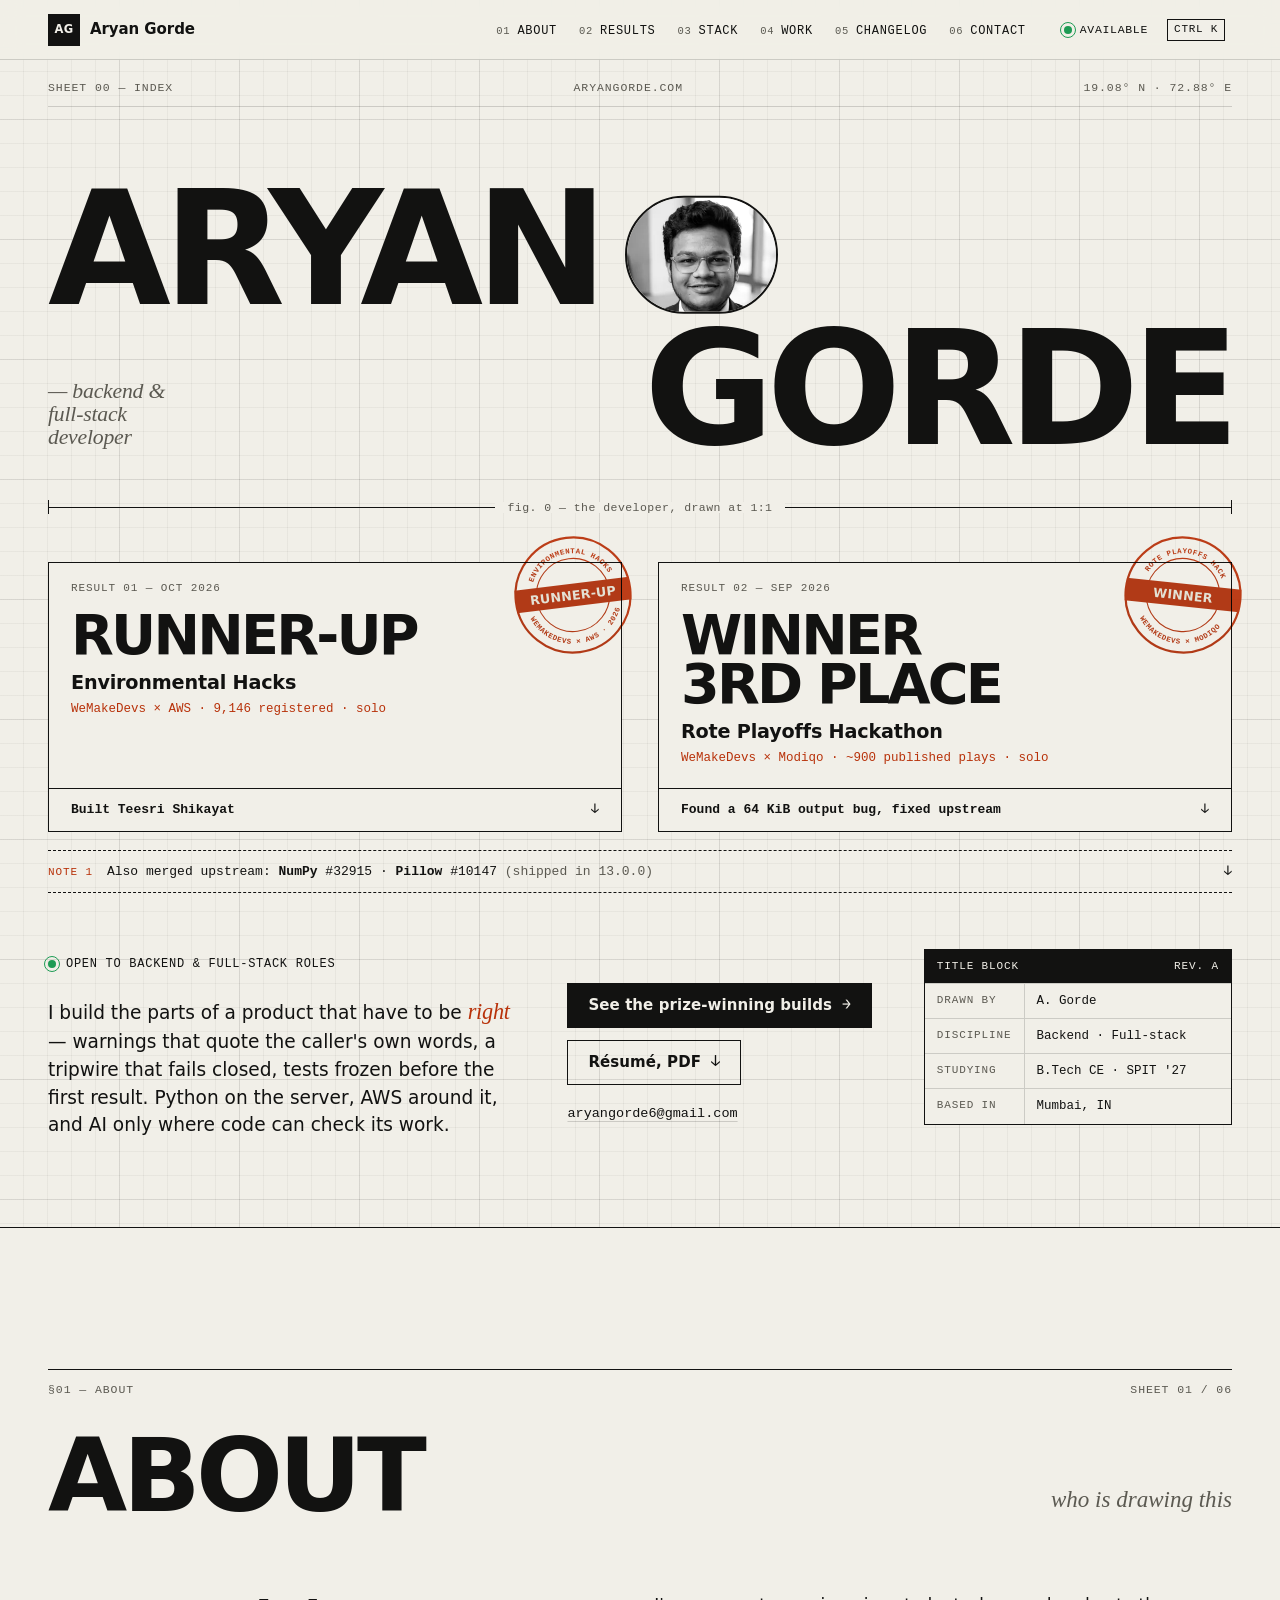
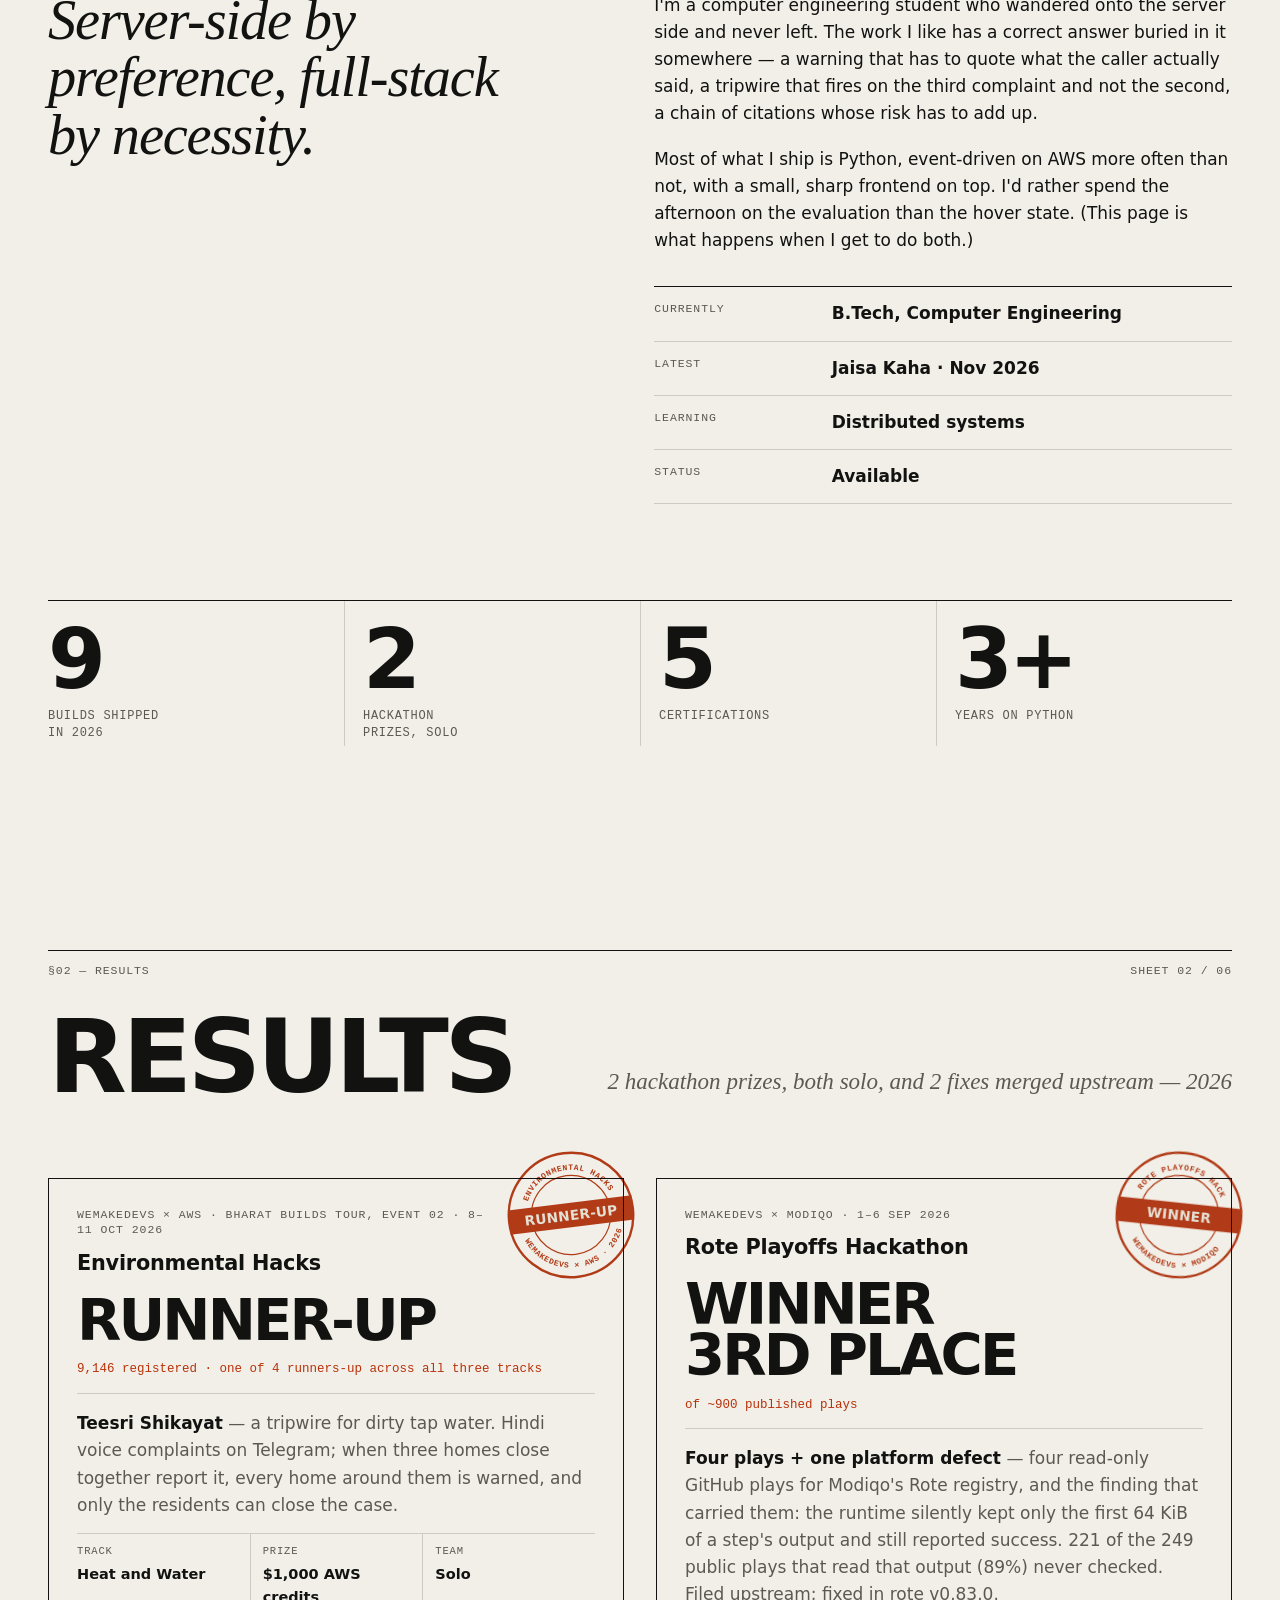
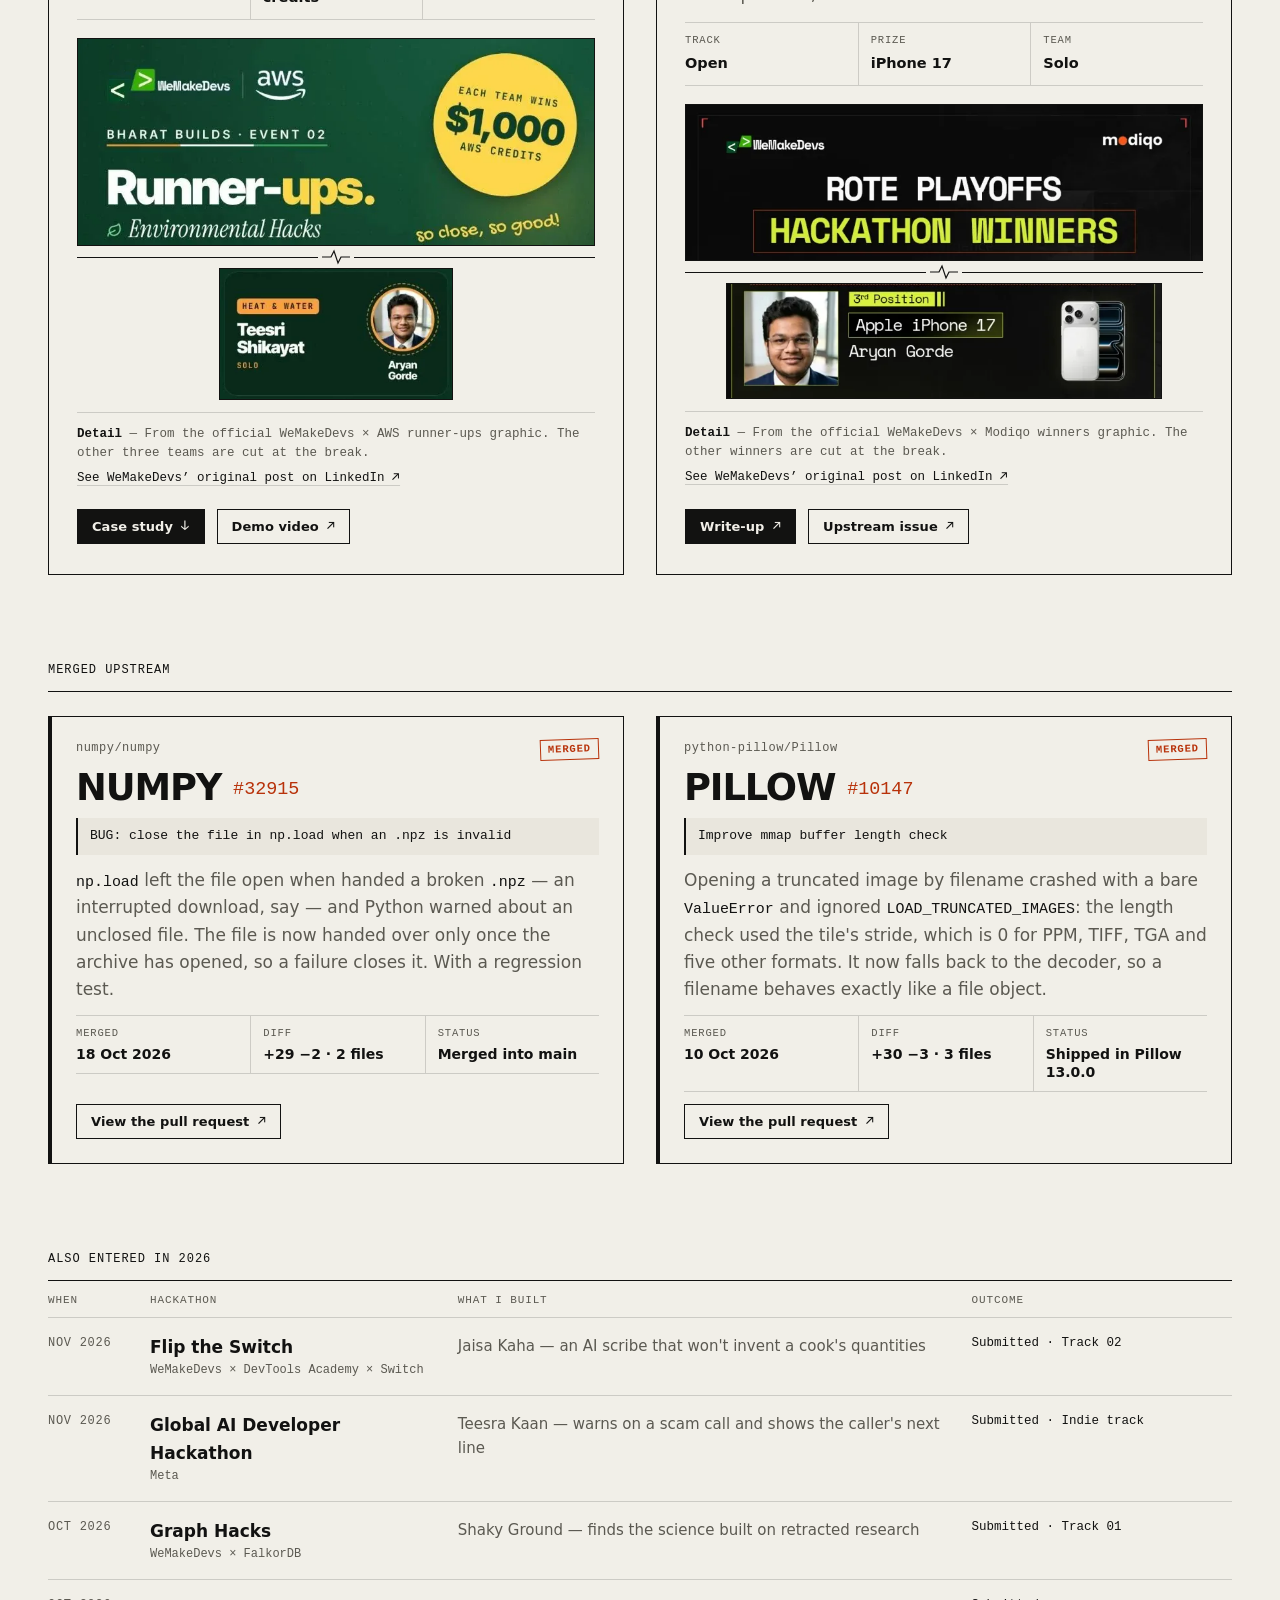
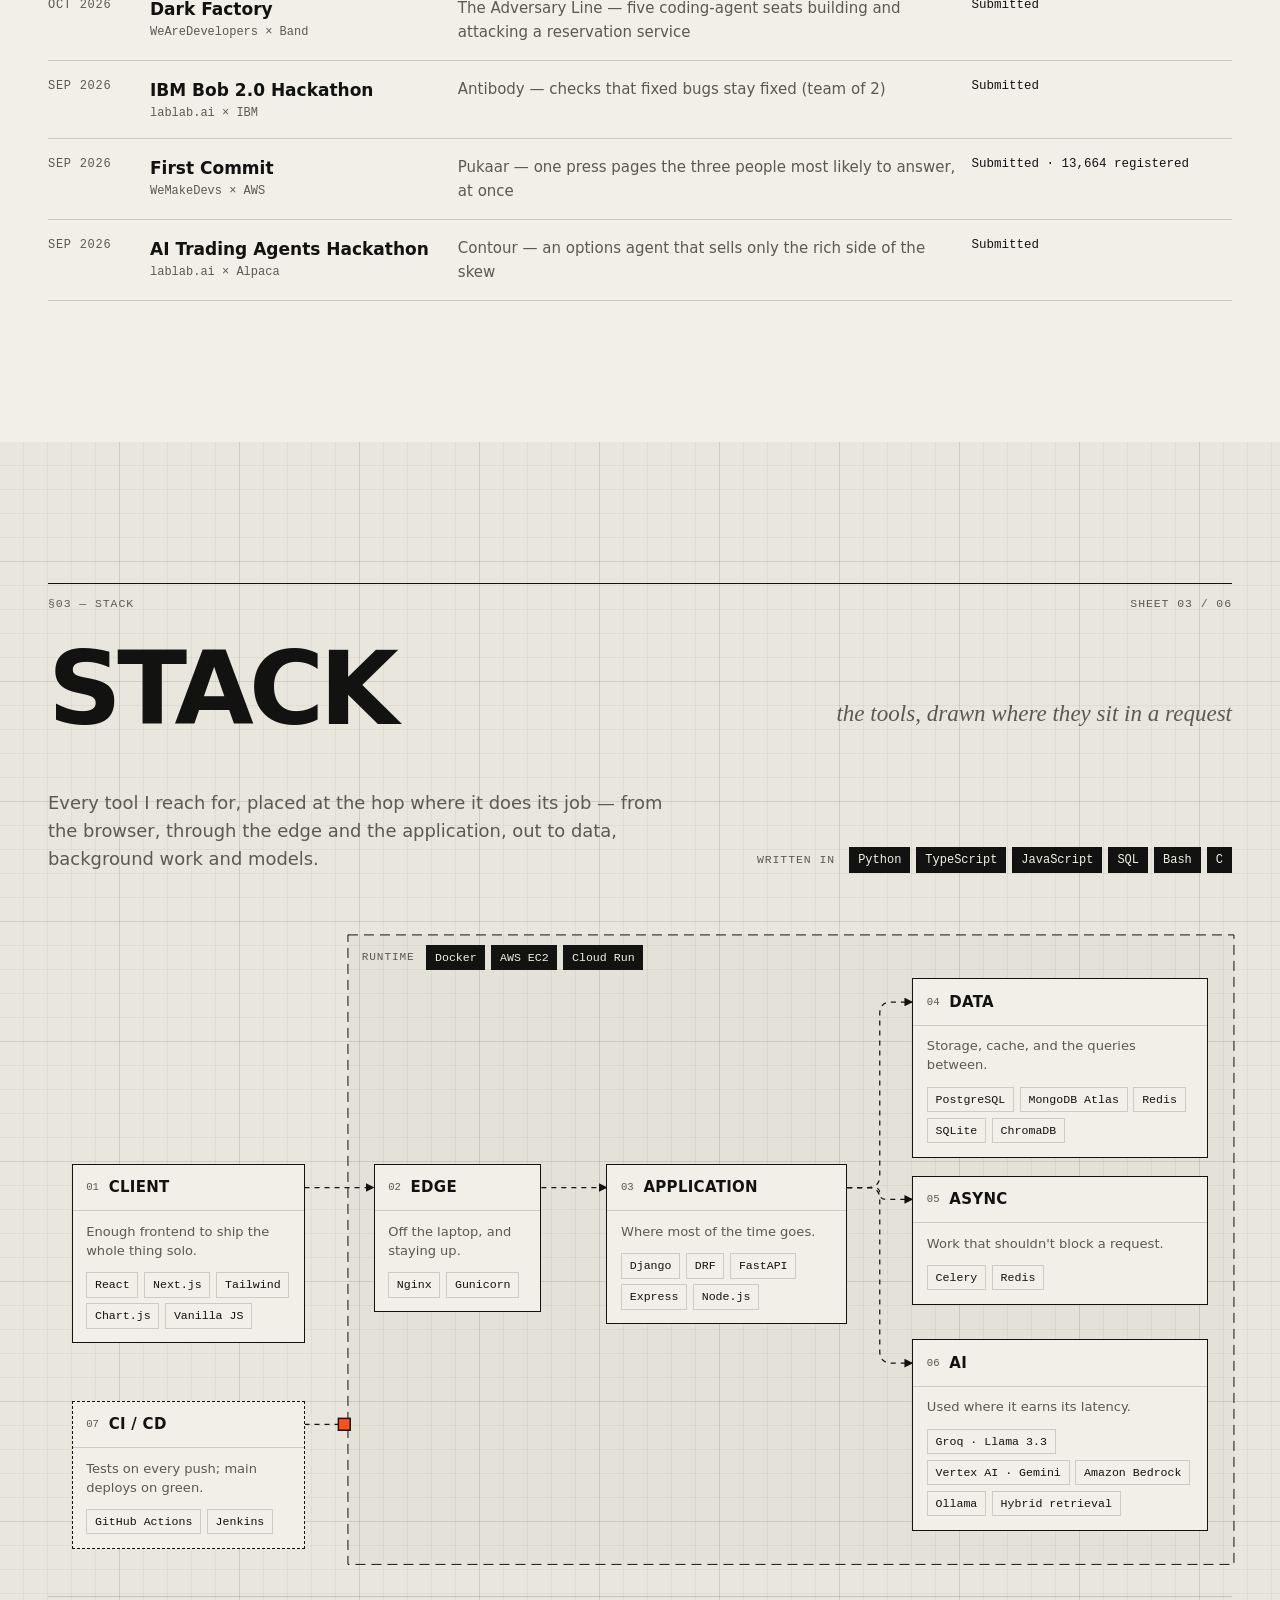
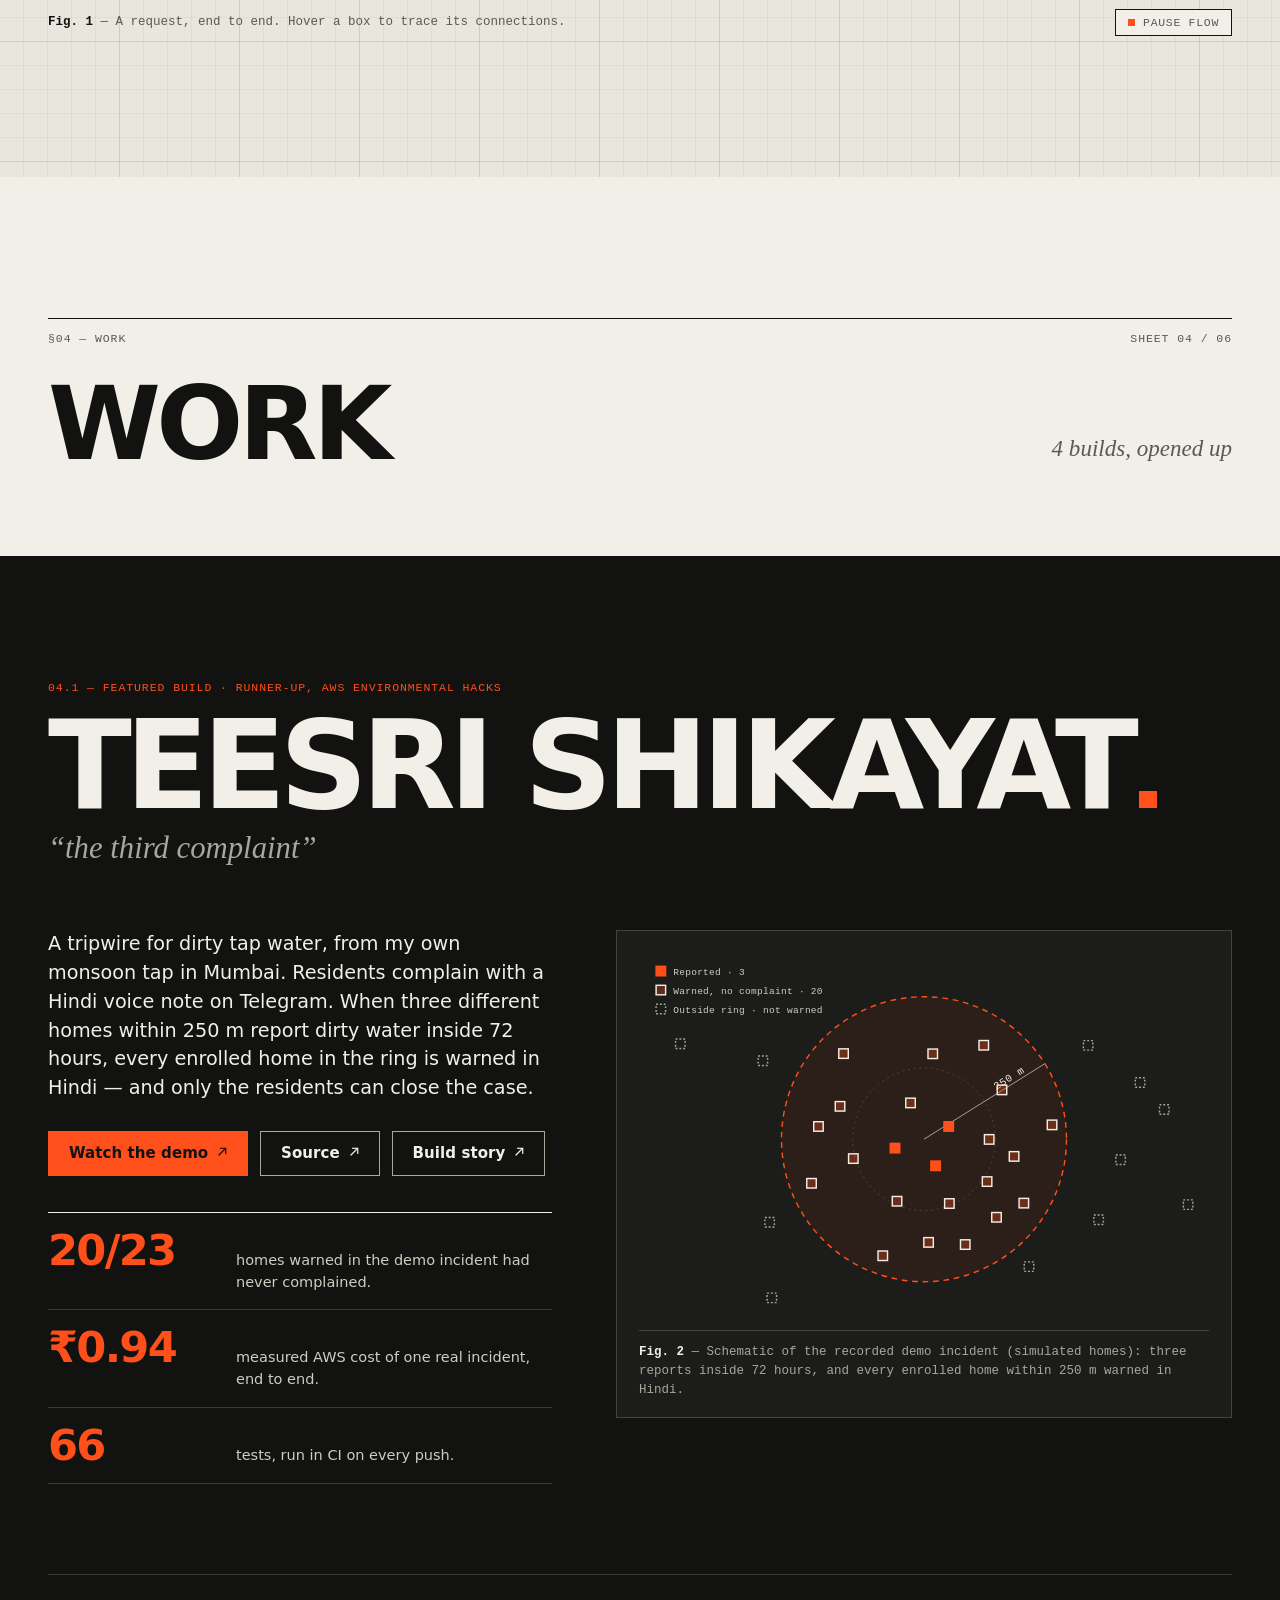
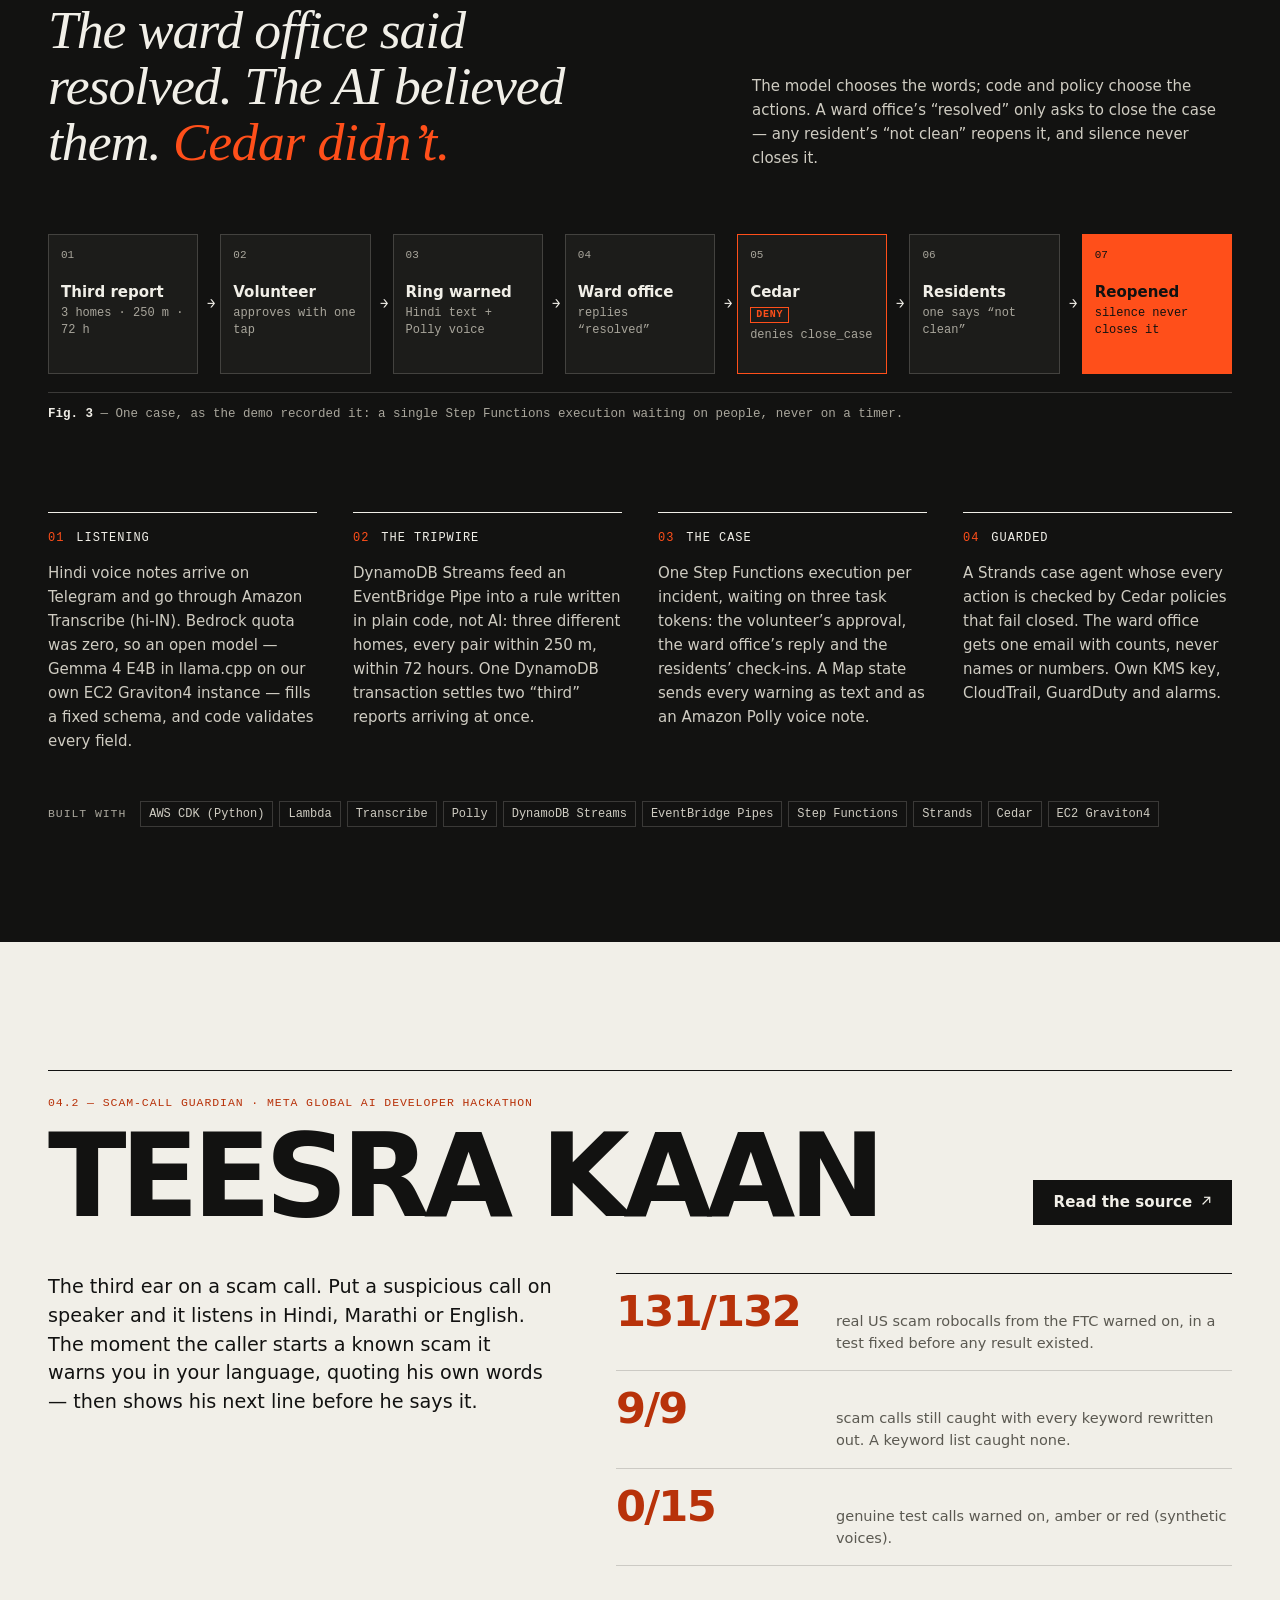
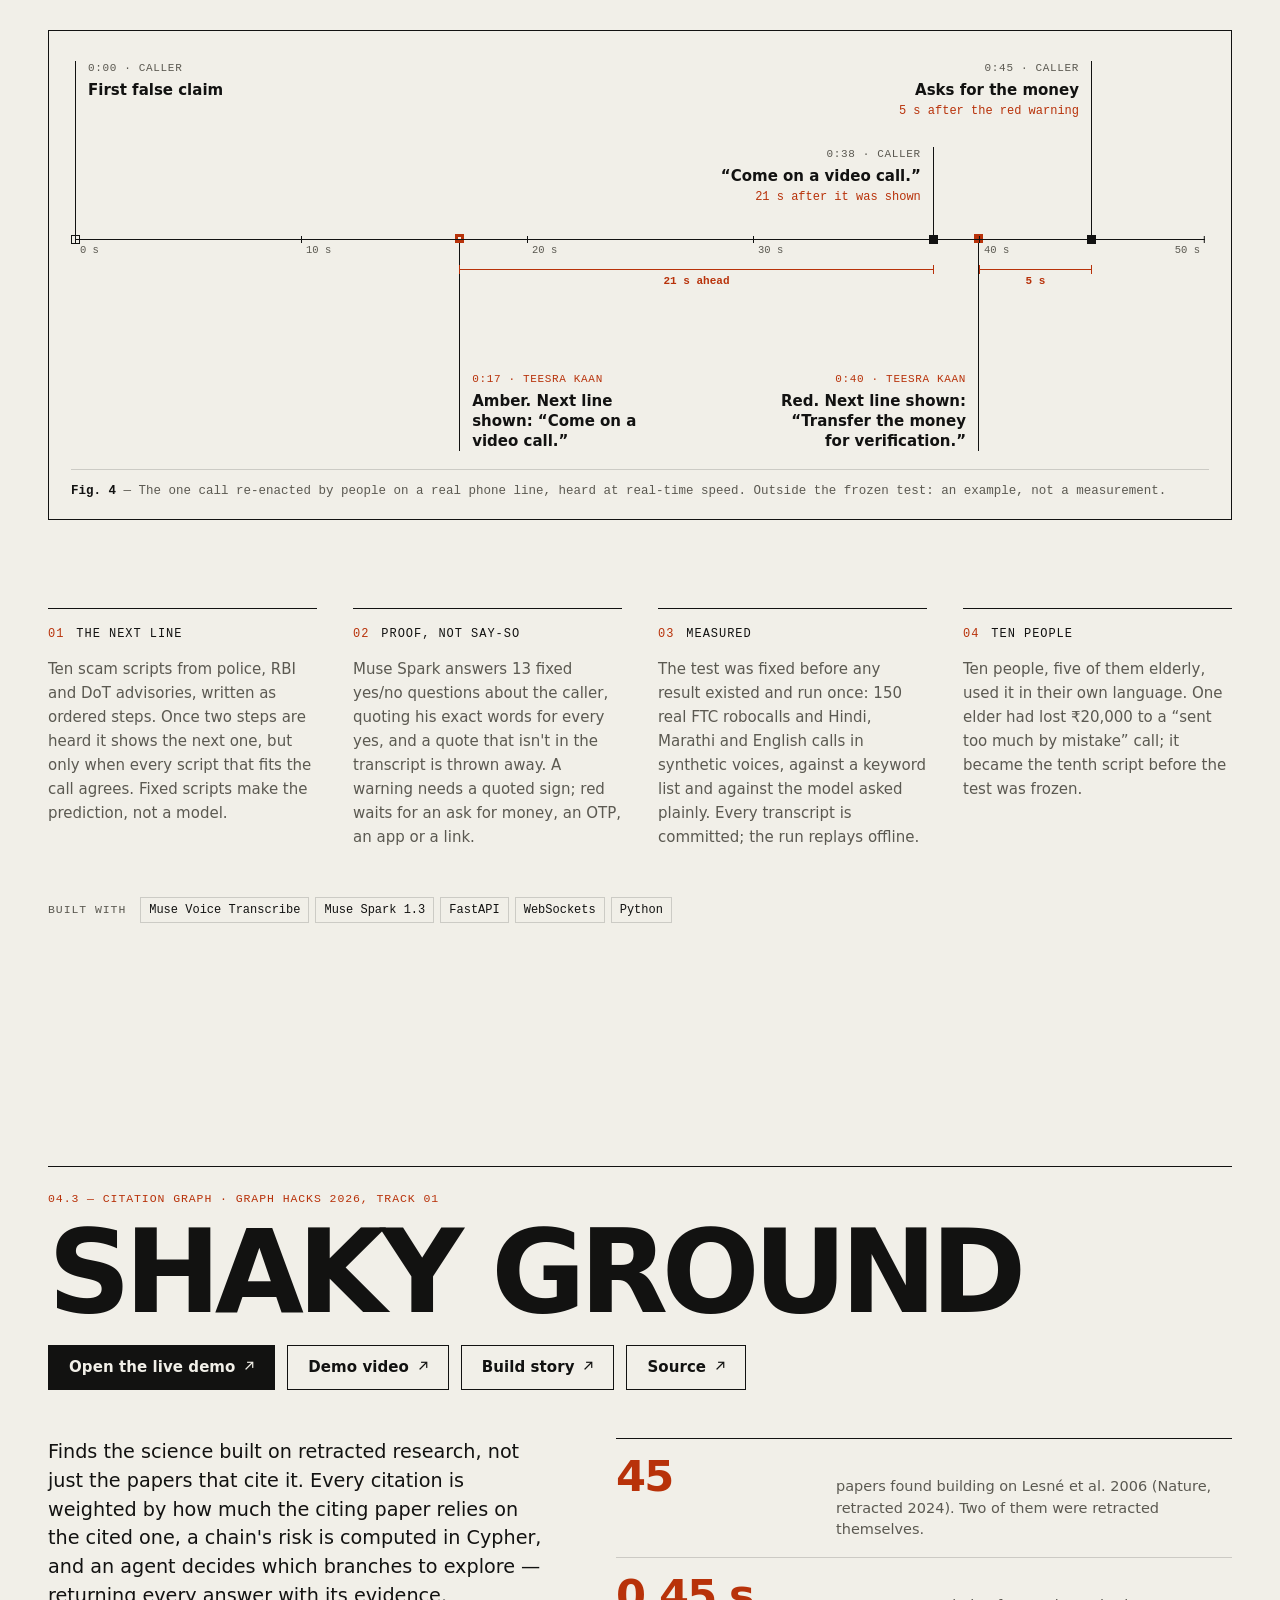
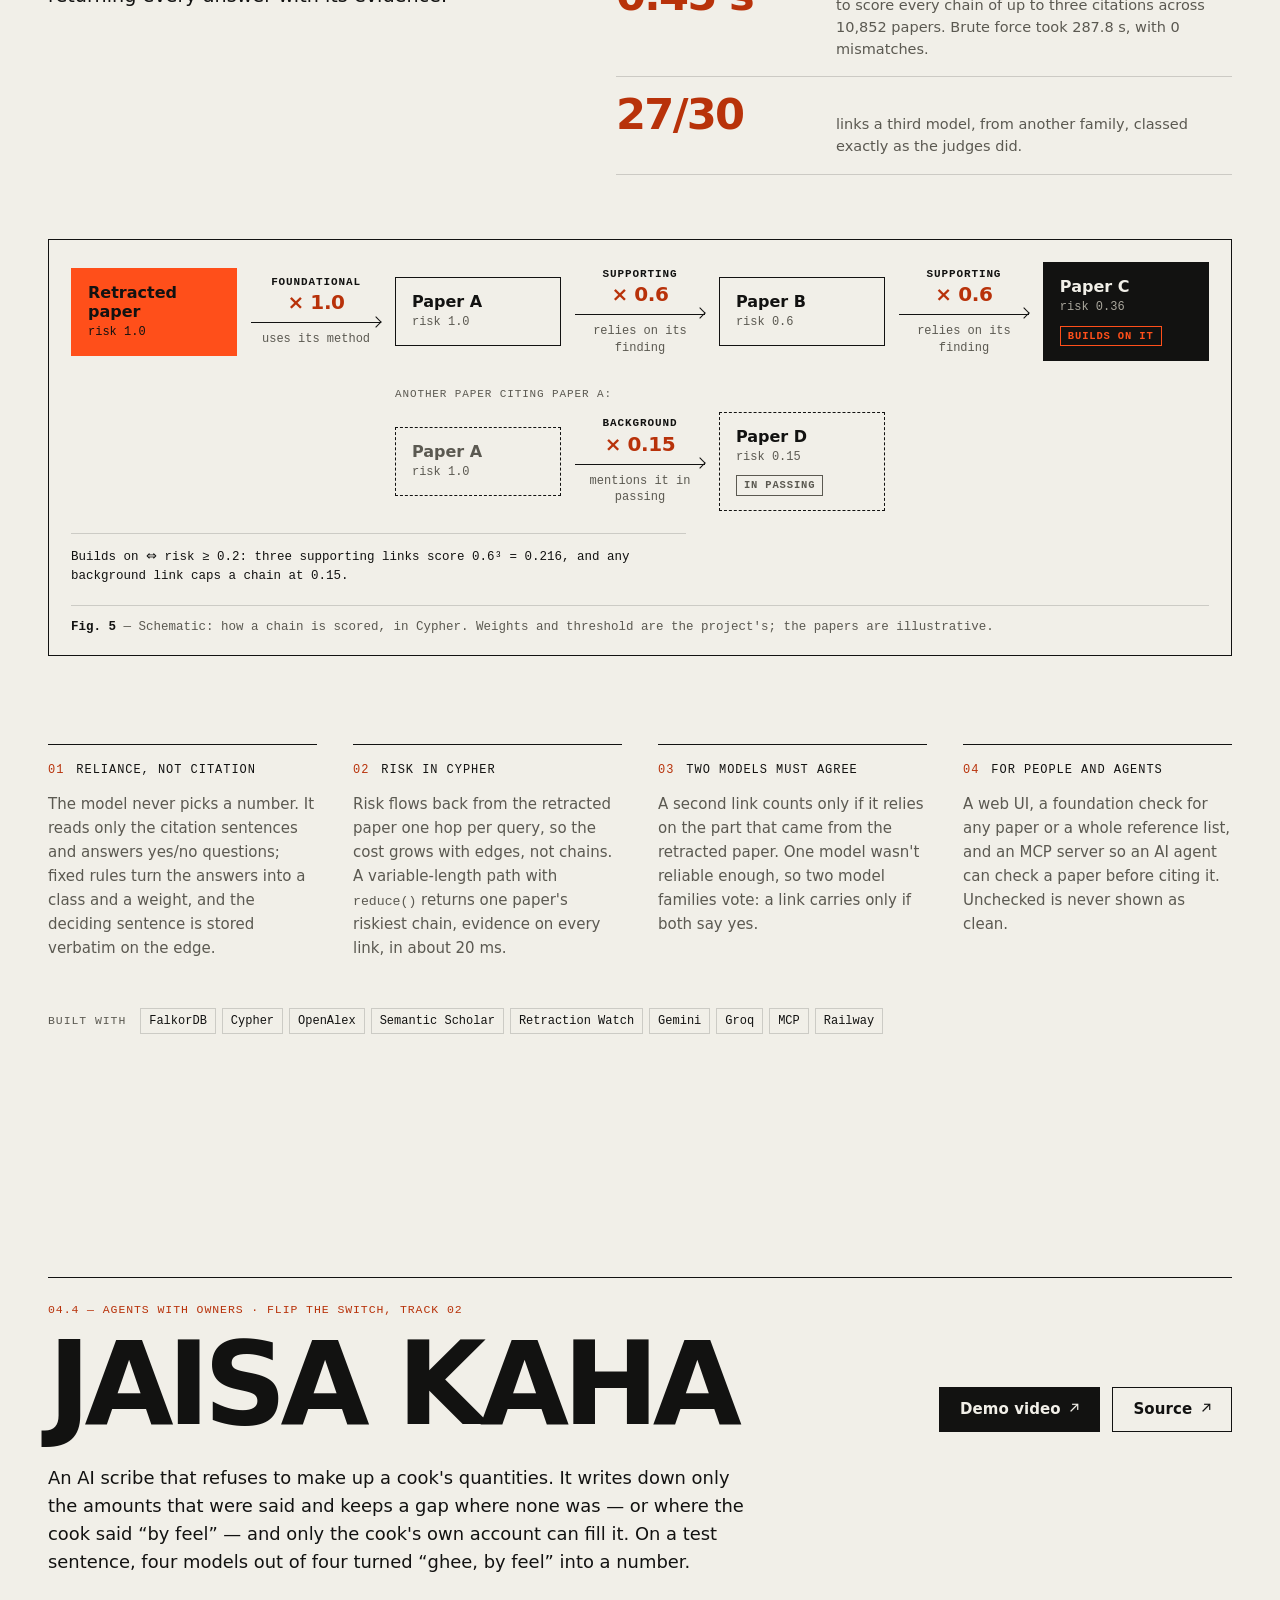
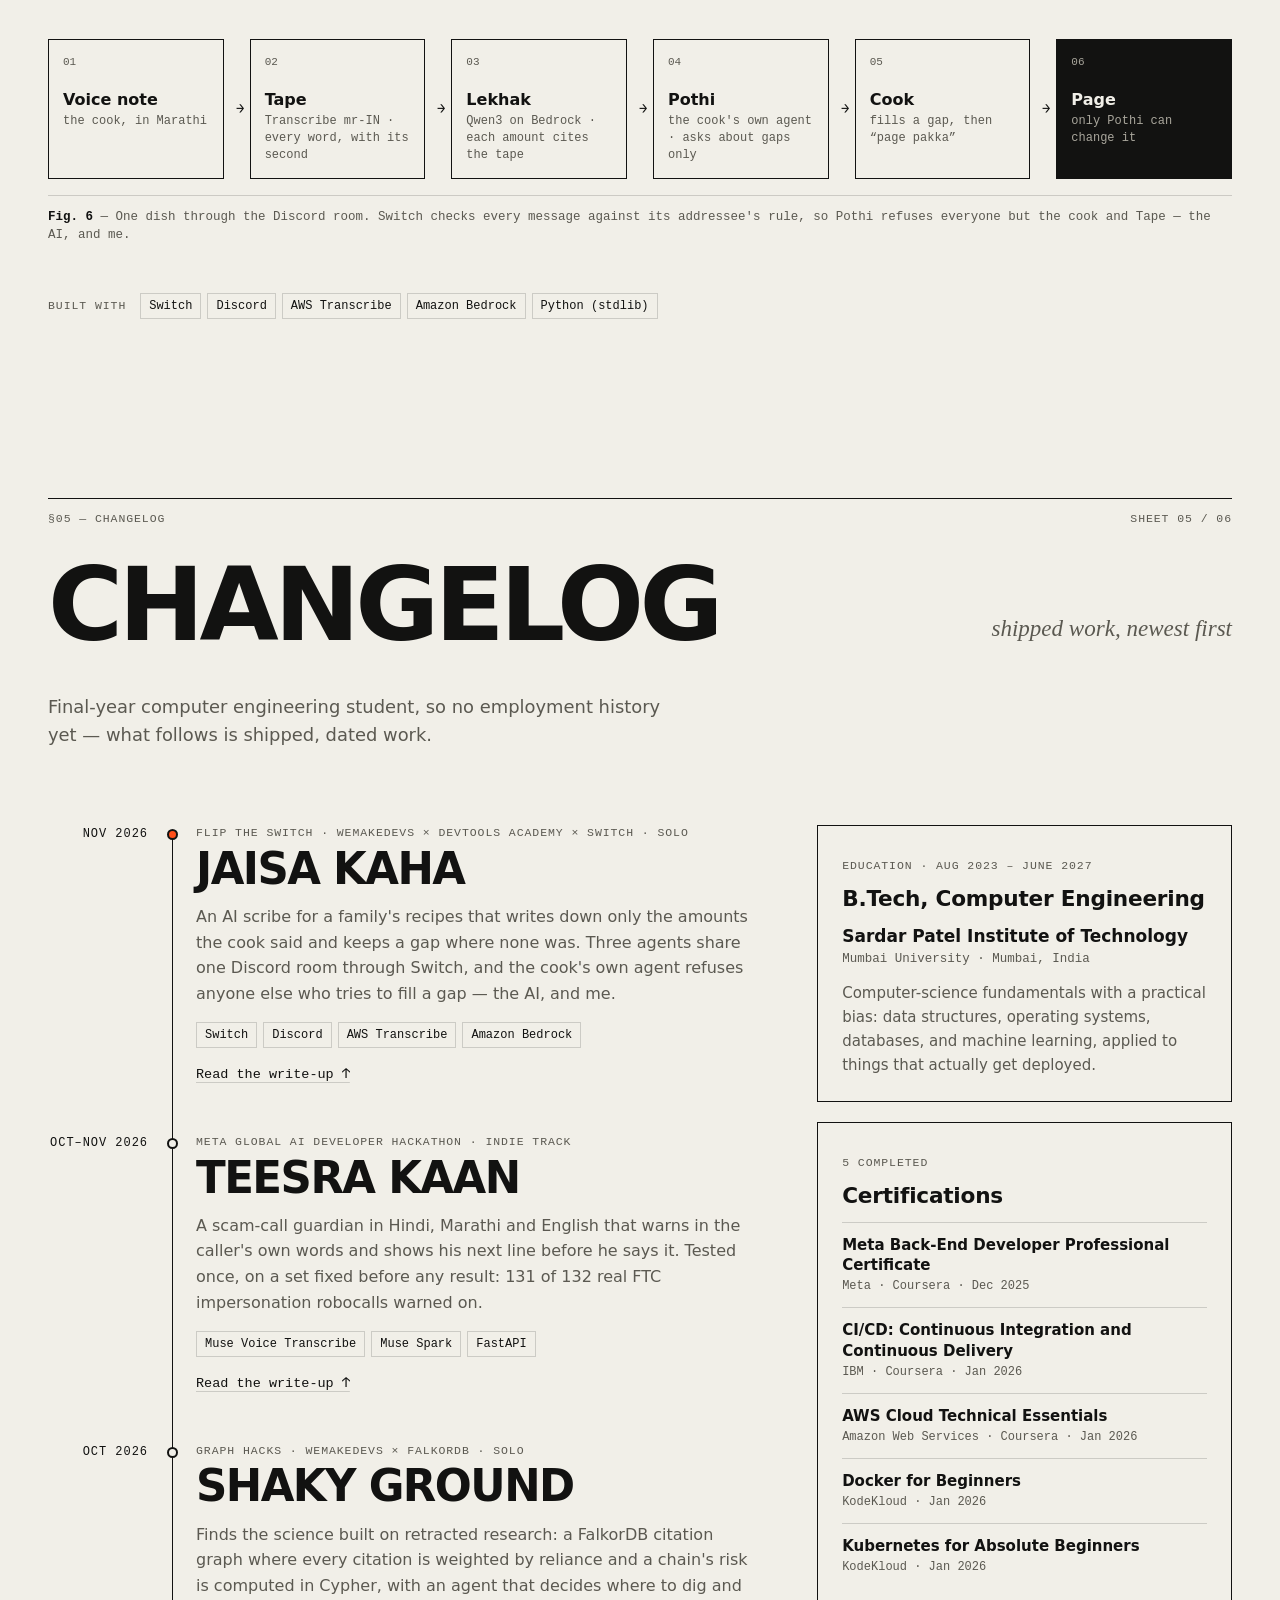
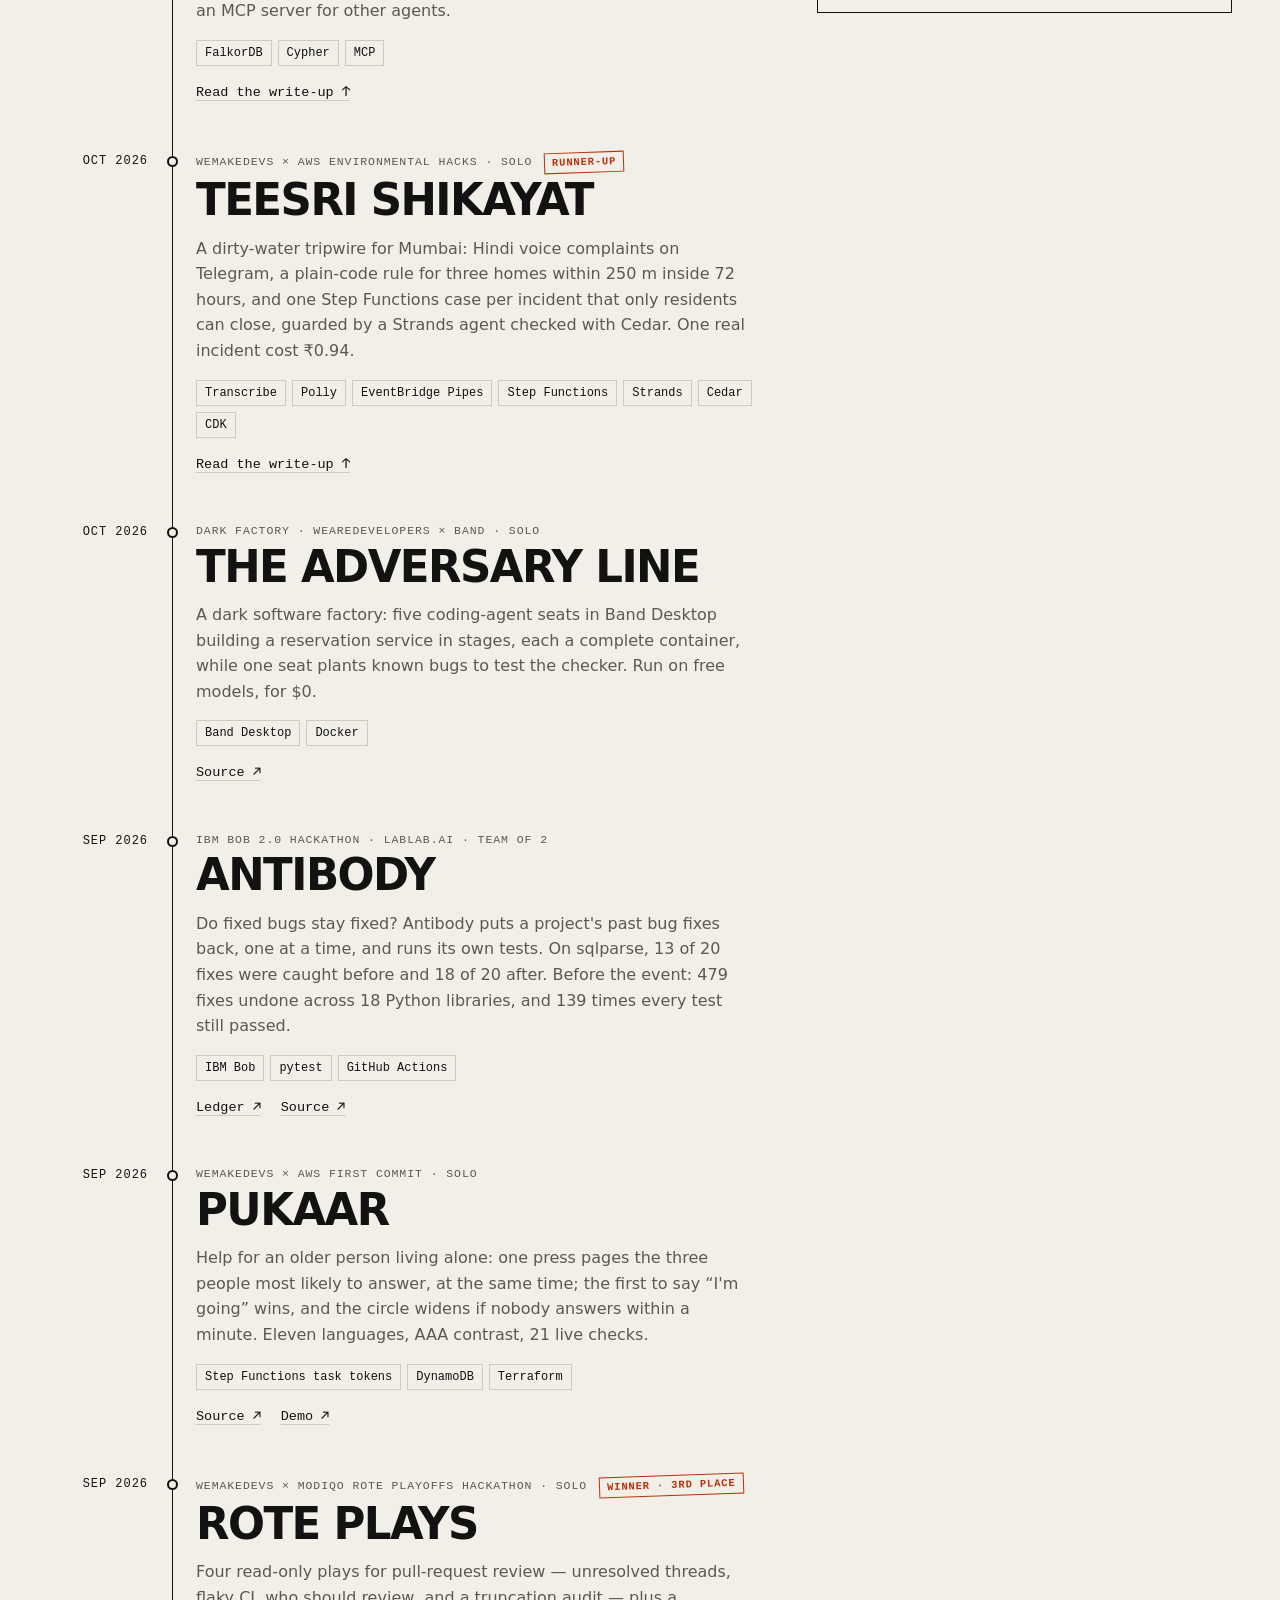
==== index.html @ ad9ae723 "aryangorde.com: portfolio site and its AWS hosting The site is built by build.py from build_src/ (co" ====
<!DOCTYPE html>
<html lang="en">
<head>
<meta charset="UTF-8" />
<meta name="viewport" content="width=device-width, initial-scale=1.0" />
<title>Aryan Gorde — Backend & Full-Stack Developer</title>
<meta name="description" content="Aryan Gorde — backend and full-stack developer. Runner-up at the WeMakeDevs × AWS Environmental Hacks and a winner (3rd place) at the Rote Playoffs Hackathon in 2026, with fixes merged into NumPy and Pillow. Python, AWS, and AI only where code can check it." />
<meta name="theme-color" content="#f1efe8" />
<meta name="color-scheme" content="light" />
<link rel="canonical" href="https://aryangorde.com/" />

<meta property="og:type" content="website" />
<meta property="og:title" content="Aryan Gorde — Backend & Full-Stack Developer" />
<meta property="og:description" content="Backends that have to be right, and the proof that they are — drawn as a system." />
<meta property="og:url" content="https://aryangorde.com/" />
<meta property="og:image" content="https://aryangorde.com/images/aryan-680.jpg" />
<meta name="twitter:card" content="summary_large_image" />

<link rel="preload" href="fonts/archivo-var-latin.woff2" as="font" type="font/woff2" crossorigin />
<link rel="preload" href="fonts/jetbrains-mono-var-latin.woff2" as="font" type="font/woff2" crossorigin />
<link rel="preload" href="fonts/instrument-serif-italic-latin.woff2" as="font" type="font/woff2" crossorigin />

<!--
  ============================================================================
  GENERATED FILE — DO NOT EDIT BY HAND.

  Built by build.py from build_src/. Your edits here will be overwritten on
  the next build. Edit these instead:

     build_src/content.py            all the words
     build_src/drawings.py           geometry for the two diagrams
     build_src/templates/            the markup
     build_src/static/css/site.css   the design system
     build_src/static/js/site.js     the behaviour

  Then run:  python3 build.py

  DESIGN: an engineering drawing. Drafting-paper grid, one signal-orange
  accent, expanded grotesk for titles, mono for annotation, an italic serif
  for emphasis. Each section is a numbered sheet; the stack is drawn as the
  system it actually forms.

  Deterministic output: same sources in, byte-identical file out. No build
  timestamp is embedded, so `--check` stays reliable.
  ============================================================================
-->

<script>
(function (d) {
  var r = d.documentElement;
  r.classList.add("js");
  if (window.matchMedia && matchMedia("(prefers-reduced-motion: no-preference)").matches) {
    r.classList.add("motion");
    if ("IntersectionObserver" in window) {
      r.classList.add("reveal-armed");
      setTimeout(function () {
        if (!d.querySelector(".rv.is-in")) r.classList.remove("reveal-armed");
      }, 3500);
    }
  }
})(document);
</script>

<style>
@font-face {
  font-family: "Archivo";
  src: url(fonts/archivo-var-latin.woff2) format("woff2");
  font-weight: 100 900;
  font-stretch: 62% 125%;
  font-style: normal;
  font-display: swap;
}
@font-face {
  font-family: "Instrument Serif";
  src: url(fonts/instrument-serif-italic-latin.woff2) format("woff2");
  font-weight: 400;
  font-style: italic;
  font-display: swap;
}
@font-face {
  font-family: "JetBrains Mono";
  src: url(fonts/jetbrains-mono-var-latin.woff2) format("woff2");
  font-weight: 400 700;
  font-style: normal;
  font-display: swap;
}
/* Arrows and ⌘ aren't in the latin subsets above; this 2 KB file fills in. */
@font-face {
  font-family: "Arrows";
  src: url(fonts/jetbrains-mono-arrows.woff2) format("woff2");
  font-weight: 400 700;
  unicode-range: U+2190-21FF, U+2318, U+25A0-25FF;
  font-display: swap;
}

/* ==========================================================================
   aryangorde.com — "Engineering drawing"

   One idea, held everywhere: the portfolio is a set of drafting sheets.
   Warm paper with a fine grid, ink linework, numbered sheets, mono
   annotation, and a single signal-orange accent that means "live" — a
   packet moving, a link under the cursor, the latest entry.

   TYPE      Archivo (variable, expanded for titles) · JetBrains Mono for
             annotation · Instrument Serif italic for emphasis only.
   COLOUR    Verified pairings (WCAG 2.x):
               ink   #121211 on paper  #f1efe8   16.3 : 1
               muted #5b5951 on paper            6.1 : 1  (5.6 on paper-2)
               accent-ink #b8320a on paper       5.2 : 1  (4.8 on paper-2)
               accent #ff4f1a on ink             5.7 : 1
               ink on accent                     5.7 : 1
               on-ink-muted #a9a69c on ink       7.7 : 1
             The bright accent is never used for small text on paper —
             that's what --accent-ink is for.
   MOTION    Everything that moves is behind .motion (set before first
             paint from prefers-reduced-motion) and everything that starts
             hidden is behind .reveal-armed, which disarms itself.
   ========================================================================== */

:root {
  --paper: #f1efe8;
  --paper-2: #e9e6dd;
  --ink: #121211;
  --ink-2: #1c1c1a;
  --muted: #5b5951;
  --line: rgba(18, 18, 17, .16);
  --line-strong: #121211;
  --grid: rgba(18, 18, 17, .045);
  --grid-major: rgba(18, 18, 17, .08);
  --accent: #ff4f1a;
  --accent-ink: #b8320a;
  --ok: #1d9b54;

  --on-ink: #f1efe8;
  --on-ink-soft: #cfccc2;
  --on-ink-muted: #a9a69c;
  --ink-line: rgba(241, 239, 232, .18);

  --f-sans: "Archivo", "Arrows", ui-sans-serif, system-ui, -apple-system, "Segoe UI", Roboto, "Helvetica Neue", Arial, sans-serif;
  --f-serif: "Instrument Serif", "Iowan Old Style", "Palatino Linotype", Georgia, serif;
  --f-mono: "JetBrains Mono", "Arrows", ui-monospace, "SFMono-Regular", Menlo, Consolas, monospace;

  --wrap: 1320px;
  --gutter: clamp(20px, 4vw, 48px);
  --nav-h: 60px;
  --ease: cubic-bezier(.2, .7, .2, 1);
}

/* ---- reset-ish ----------------------------------------------------------- */

*, *::before, *::after { box-sizing: border-box; }

html {
  -webkit-text-size-adjust: 100%;
  text-size-adjust: 100%;
  scroll-padding-top: calc(var(--nav-h) + 16px);
}
@media (prefers-reduced-motion: no-preference) {
  html { scroll-behavior: smooth; }
}

body {
  margin: 0;
  background: var(--paper);
  color: var(--ink);
  font-family: var(--f-sans);
  font-size: 17px;
  line-height: 1.6;
  font-stretch: 100%;
  -webkit-font-smoothing: antialiased;
  -moz-osx-font-smoothing: grayscale;
  text-rendering: optimizeLegibility;
}

h1, h2, h3, h4, p, dl, dd, figure { margin: 0; }
img, svg { display: block; max-width: 100%; }
a { color: inherit; }
button { font: inherit; color: inherit; cursor: pointer; }
em { font-family: var(--f-serif); font-style: italic; font-weight: 400; letter-spacing: -.01em; }
code { font-family: var(--f-mono); font-size: .88em; }
kbd { font-family: var(--f-mono); }
[hidden] { display: none !important; }

::selection { background: var(--accent); color: var(--ink); }

:focus-visible { outline: 2px solid var(--accent-ink); outline-offset: 3px; }
.ink :focus-visible { outline-color: var(--accent); }
main:focus, section:focus, article:focus { outline: none; }

.skip-link {
  position: fixed; left: 12px; top: 12px; z-index: 100;
  padding: 10px 14px; background: var(--ink); color: var(--paper);
  font: 600 14px/1 var(--f-sans); text-decoration: none;
  transform: translateY(-160%); transition: transform .2s var(--ease);
}
.skip-link:focus { transform: none; }

/* ---- layout primitives ---------------------------------------------------- */

.wrap {
  width: 100%;
  max-width: var(--wrap);
  margin: 0 auto;
  padding: 0 var(--gutter);
}

.section {
  position: relative;
  padding: clamp(80px, 11vw, 150px) 0;
}
.section-alt { background-color: var(--paper-2); }

/* Drafting paper: 24px minor grid, 120px major grid. */
.sheet-grid {
  background-image:
    linear-gradient(var(--grid-major) 1px, transparent 1px),
    linear-gradient(90deg, var(--grid-major) 1px, transparent 1px),
    linear-gradient(var(--grid) 1px, transparent 1px),
    linear-gradient(90deg, var(--grid) 1px, transparent 1px);
  background-size: 120px 120px, 120px 120px, 24px 24px, 24px 24px;
  background-position: -1px -1px;
}

.ink { background-color: var(--ink); color: var(--on-ink); }

/* ---- small type ------------------------------------------------------------ */

.label {
  display: inline-block;
  font: 500 11.5px/1.35 var(--f-mono);
  letter-spacing: .08em;
  text-transform: uppercase;
  color: var(--muted);
}
.ink .label { color: var(--on-ink-muted); }
.label-accent { color: var(--accent-ink); }
.ink .label-accent { color: var(--accent); }

.text-link {
  font-family: var(--f-mono);
  font-size: 13.5px;
  color: var(--ink);
  text-decoration: underline;
  text-decoration-thickness: 1px;
  text-underline-offset: 4px;
  text-decoration-color: var(--line);
  transition: text-decoration-color .2s, color .2s;
}
.text-link:hover { color: var(--accent-ink); text-decoration-color: currentColor; }

.chips {
  display: flex; flex-wrap: wrap; gap: 6px;
  list-style: none; margin: 0; padding: 0;
}
.chips > li {
  font: 500 12px/1 var(--f-mono);
  padding: 6px 8px;
  border: 1px solid var(--line);
  background: var(--paper);
  white-space: nowrap;
}
.chips-solid > li { background: var(--ink); color: var(--paper); border-color: var(--ink); }
.ink .chips > li { background: transparent; color: var(--on-ink-soft); border-color: var(--ink-line); }

.kbd {
  display: inline-grid; place-items: center;
  min-width: 22px; height: 22px; padding: 0 6px;
  font: 500 11px/1 var(--f-mono);
  border: 1px solid var(--line);
  background: var(--paper);
  color: var(--ink);
}

/* ---- buttons ----------------------------------------------------------------- */

.btn {
  display: inline-flex; align-items: center; gap: .65em;
  padding: 14px 20px;
  font: 600 15px/1 var(--f-sans);
  font-stretch: 105%;
  letter-spacing: .005em;
  text-decoration: none;
  border: 1px solid var(--ink);
  transition: background-color .2s, color .2s, border-color .2s, transform .2s var(--ease), box-shadow .2s var(--ease);
}
.btn .arr { font-family: var(--f-mono); font-weight: 500; transition: transform .25s var(--ease); }
.btn:hover .arr { transform: translate(2px, -2px); }
.btn:hover .arr-down { transform: translateY(3px); }
.btn-sm { padding: 10px 14px; font-size: 13px; }

.btn-primary { background: var(--ink); color: var(--paper); }
.btn-primary:hover {
  background: var(--accent); color: var(--ink);
  transform: translate(-2px, -2px); box-shadow: 4px 4px 0 var(--ink);
}
.btn-ghost { background: transparent; color: var(--ink); }
.btn-ghost:hover { background: var(--ink); color: var(--paper); }

.btn-accent { background: var(--accent); color: var(--ink); border-color: var(--accent); }
.btn-accent:hover { background: var(--paper); border-color: var(--paper); transform: translate(-2px, -2px); box-shadow: 4px 4px 0 var(--accent); }
.btn-outline { background: transparent; color: var(--on-ink); border-color: var(--on-ink-muted); }
.btn-outline:hover { background: var(--on-ink); color: var(--ink); border-color: var(--on-ink); }

.btn-row { display: flex; flex-wrap: wrap; gap: 12px; }

/* ---- nav ----------------------------------------------------------------------- */

.nav {
  position: fixed; inset: 0 0 auto 0; z-index: 50;
  height: var(--nav-h);
  background: rgba(241, 239, 232, .88);
  -webkit-backdrop-filter: saturate(1.3) blur(10px);
  backdrop-filter: saturate(1.3) blur(10px);
  border-bottom: 1px solid var(--line);
}
.nav-inner {
  max-width: var(--wrap); height: 100%;
  margin: 0 auto; padding: 0 var(--gutter);
  display: flex; align-items: center; gap: 20px;
}
.brand {
  display: inline-flex; align-items: center; gap: 10px;
  color: var(--ink); text-decoration: none;
}
.brand-mark {
  display: grid; place-items: center;
  width: 32px; height: 32px;
  background: var(--ink); color: var(--paper);
  font: 800 11.5px/1 var(--f-sans); font-stretch: 125%; letter-spacing: .02em;
  transition: background-color .2s, color .2s;
}
.brand:hover .brand-mark { background: var(--accent); color: var(--ink); }
.brand-name { font: 650 15px/1 var(--f-sans); font-stretch: 112%; letter-spacing: -.005em; }

.nav-links-wrap { display: none; margin-left: auto; }
.nav-links { display: flex; gap: 2px; list-style: none; margin: 0; padding: 0; }
.nav-link {
  display: inline-flex; align-items: baseline; gap: 7px;
  padding: 8px 10px;
  font: 500 12px/1 var(--f-mono); letter-spacing: .06em; text-transform: uppercase;
  color: var(--ink); text-decoration: none;
  transition: background-color .15s, color .15s;
}
.nav-num { font-size: 10.5px; color: var(--muted); transition: color .15s; }
.nav-link:hover, .nav-link[aria-current="true"] { background: var(--ink); color: var(--paper); }
.nav-link:hover .nav-num, .nav-link[aria-current="true"] .nav-num { color: var(--accent); }

.nav-end { display: flex; align-items: center; gap: 12px; margin-left: auto; }
.status {
  display: none; align-items: center; gap: 8px;
  font: 500 11.5px/1 var(--f-mono); letter-spacing: .06em; text-transform: uppercase;
}
.status-dot {
  position: relative; flex: none;
  width: 8px; height: 8px; border-radius: 50%;
  background: var(--ok);
}
.motion .status-dot::after {
  content: ""; position: absolute; inset: -4px; border-radius: 50%;
  border: 1px solid var(--ok);
  animation: ping 2.4s var(--ease) infinite;
}
@keyframes ping { 0% { transform: scale(.5); opacity: 1; } 80%, 100% { transform: scale(1.6); opacity: 0; } }

.menu-btn {
  display: none; align-items: center; gap: 10px;
  padding: 6px 6px 6px 12px;
  background: transparent; border: 1px solid var(--ink);
  font: 500 12px/1 var(--f-mono); letter-spacing: .06em; text-transform: uppercase;
  transition: background-color .15s, color .15s;
}
.js .menu-btn { display: inline-flex; }
.menu-btn:hover { background: var(--ink); color: var(--paper); }
.menu-btn .kbd { border-color: var(--ink); }

/* Without JS there is no menu, so on small screens the links scroll. */
html:not(.js) .nav-links-wrap { display: block; overflow-x: auto; }

@media (min-width: 640px) { .status { display: inline-flex; } }
@media (min-width: 980px) {
  .nav-links-wrap { display: block; }
  .nav-end { margin-left: 8px; }
  .menu-label { display: none; }
  .menu-btn { padding: 6px; border-color: transparent; }
  .menu-btn:hover { background: transparent; color: var(--ink); }
  .menu-btn:hover .kbd { background: var(--ink); color: var(--paper); }
}

.progress {
  position: absolute; left: 0; right: 0; bottom: -1px; height: 2px;
  background: var(--accent);
  transform-origin: 0 50%; transform: scaleX(0);
}
@supports (animation-timeline: scroll()) {
  .progress { animation: progress linear both; animation-timeline: scroll(root); }
  @keyframes progress { to { transform: scaleX(1); } }
}

/* ---- section header ------------------------------------------------------------- */

.sec-head { position: relative; }
.hero-intro, .contact-main, .log-body, .feat-head { min-width: 0; }

.sec-meta {
  display: flex; justify-content: space-between; gap: 16px;
  padding-top: 14px;
  border-top: 1px solid var(--line-strong);
  font: 500 11.5px/1 var(--f-mono); letter-spacing: .08em; text-transform: uppercase;
  color: var(--muted);
}
.ink .sec-meta { border-color: var(--on-ink); color: var(--on-ink-muted); }

.sec-title-row {
  display: flex; flex-wrap: wrap; align-items: flex-end; justify-content: space-between;
  gap: 8px 32px;
  margin-top: clamp(20px, 3vw, 36px);
}
.sec-title {
  font-weight: 760;
  font-stretch: 122%;
  font-size: clamp(2.7rem, 8vw, 7rem);
  line-height: .86;
  letter-spacing: -.045em;
  text-transform: uppercase;
}
.sec-aside {
  font-family: var(--f-serif); font-style: italic;
  font-size: clamp(1.15rem, 1.8vw, 1.6rem); line-height: 1.15;
  color: var(--muted);
  padding-bottom: .3em;
}
.ink .sec-aside { color: var(--on-ink-muted); }

.sec-intro {
  max-width: 54ch;
  font-size: clamp(1.05rem, 1.4vw, 1.2rem);
  line-height: 1.55;
  color: var(--muted);
}

/* ---- figure captions ----------------------------------------------------------- */

.fig-cap {
  display: flex; flex-wrap: wrap; align-items: center; justify-content: space-between; gap: 10px 24px;
  margin-top: 16px; padding-top: 12px;
  border-top: 1px solid var(--line);
  font: 400 12.5px/1.5 var(--f-mono);
  color: var(--muted);
}
.fig-cap b { font-weight: 600; color: var(--ink); }
.fig-cap-dark { border-color: var(--ink-line); color: var(--on-ink-muted); }
.fig-cap-dark b { color: var(--on-ink); }
.fig-btn {
  display: inline-flex; align-items: center; gap: 8px;
  padding: 7px 12px;
  background: var(--paper); border: 1px solid var(--ink);
  font: 500 11.5px/1 var(--f-mono); letter-spacing: .06em; text-transform: uppercase;
}
.fig-btn::before { content: ""; width: 7px; height: 7px; background: var(--accent); }
.fig-btn[aria-pressed="true"]::before { background: var(--muted); }
.fig-btn:hover { background: var(--ink); color: var(--paper); }

/* ==========================================================================
   §00 HERO
   ========================================================================== */

.hero {
  position: relative;
  overflow: hidden;
  padding: calc(var(--nav-h) + 22px) 0 clamp(48px, 7vw, 88px);
  border-bottom: 1px solid var(--line-strong);
}
.hero-wrap { position: relative; z-index: 1; }

.meta-row {
  display: flex; justify-content: space-between; gap: 16px;
  padding-bottom: 12px;
  border-bottom: 1px solid var(--line);
  font: 500 11.5px/1 var(--f-mono); letter-spacing: .08em; text-transform: uppercase;
  color: var(--muted);
}
.meta-mid { display: none; }
[data-coords] { font-variant-numeric: tabular-nums; min-width: 17ch; text-align: right; }
@media (min-width: 760px) { .meta-mid { display: inline; } }

.hero-name {
  margin-top: clamp(32px, 6vw, 80px);
  font-weight: 820;
  font-stretch: 112%;
  font-size: clamp(3rem, 13.2vw, 13.5rem);
  line-height: .84;
  letter-spacing: -.05em;
  text-transform: uppercase;
}
@media (min-width: 700px) { .hero-name { font-stretch: 125%; font-size: clamp(3rem, 12.4vw, 13.5rem); } }

.hero-line { display: flex; align-items: center; gap: .12em; }
.hero-line-2 {
  flex-direction: row-reverse; justify-content: flex-start;
  margin-top: .04em;
}
.hero-word { display: block; }

/* Portrait set inline with the name, like a cameo. 1.3:1 is about as wide as
   the crop can go before it cuts through the face (it runs ~13%–72% down the
   source photo), and object-position frames hair to chin. */
.hero-pill {
  flex: none;
  display: block;
  width: .96em; height: .74em;
  margin-left: .04em;
  border-radius: 999px;
  overflow: hidden;
  border: 2px solid var(--ink);
  background: var(--paper-2);
  transform: translateY(.03em);
  transition: transform .5s var(--ease), box-shadow .5s var(--ease);
}
.hero-pill picture, .hero-pill img { width: 100%; height: 100%; }
.hero-pill img {
  object-fit: cover; object-position: 50% 31%;
  filter: grayscale(1) contrast(1.05);
  transition: filter .5s var(--ease);
}
.hero-pill:hover { transform: translateY(.03em) rotate(-5deg); box-shadow: .04em .04em 0 var(--accent); }
.hero-pill:hover img { filter: none; }

.hero-aside {
  max-width: 13ch;
  margin-right: auto;
  font-family: var(--f-serif); font-style: italic; font-weight: 400;
  font-stretch: 100%;
  font-size: clamp(.95rem, 1.7vw, 1.75rem);
  line-height: 1.05;
  letter-spacing: -.01em;
  text-transform: none;
  color: var(--muted);
  align-self: flex-end;
  padding-bottom: .35em;
}
@media (max-width: 559px) { .hero-aside { display: none; } }

/* dimension line: |———— label ————| */
.dim {
  position: relative;
  display: flex; align-items: center; justify-content: center;
  height: 14px;
  margin-top: clamp(26px, 4vw, 44px);
  border-left: 1px solid var(--ink); border-right: 1px solid var(--ink);
}
.dim::before {
  content: ""; position: absolute; left: 0; right: 0; top: 50%;
  border-top: 1px solid var(--ink);
}
.dim-label {
  position: relative;
  padding: 0 12px;
  background: var(--paper);
  font: 400 11.5px/1 var(--f-mono); letter-spacing: .04em;
  color: var(--muted);
}

.hero-grid {
  display: grid; gap: 36px;
  margin-top: clamp(32px, 4.5vw, 56px);
}
.status-line {
  display: inline-flex; align-items: center; gap: 10px;
  font: 500 12px/1.3 var(--f-mono); letter-spacing: .06em; text-transform: uppercase;
}
.hero-blurb {
  margin-top: 18px;
  max-width: 40ch;
  font-size: clamp(1.1rem, 1.45vw, 1.3rem);
  line-height: 1.5;
}
.hero-blurb em { font-size: 1.2em; color: var(--accent-ink); }

.hero-actions { display: flex; flex-wrap: wrap; align-items: center; gap: 12px 14px; }
.hero-actions .text-link { flex-basis: 100%; margin-top: 6px; }

.hero-side { align-self: start; min-width: 0; }
.title-block {
  border: 1px solid var(--ink);
  background: var(--paper);
  font: 400 12.5px/1.3 var(--f-mono);
  align-self: start;
}
.tb-head {
  display: flex; justify-content: space-between;
  padding: 9px 12px;
  background: var(--ink); color: var(--paper);
  font-size: 11px; letter-spacing: .08em; text-transform: uppercase;
}
.tb-rows { display: grid; grid-template-columns: auto 1fr; }
.tb-rows dt, .tb-rows dd { padding: 9px 12px; border-top: 1px solid var(--line); }
.tb-rows dt {
  border-right: 1px solid var(--line);
  font-size: 11px; letter-spacing: .08em; text-transform: uppercase; color: var(--muted);
}

/* Prize plates — the year's results, straight under the name. Each plate is a
   link to the full story; a rubber stamp lands on its corner once it's in. */
.plates {
  list-style: none; padding: 0;
  display: grid; gap: 30px;
  margin-top: clamp(34px, 4vw, 48px);
}
@media (min-width: 900px) { .plates { grid-template-columns: 1fr 1fr; gap: 36px; } }

/* Note 1 — a drawing note under the plates: the upstream fixes. */
.hero-note {
  display: flex; align-items: baseline; gap: 14px;
  margin-top: 18px; padding: 11px 0;
  border-top: 1px dashed var(--ink); border-bottom: 1px dashed var(--ink);
  color: inherit; text-decoration: none;
  font: 500 13px/1.5 var(--f-mono);
}
.hn-key {
  flex: none;
  font-size: 11px; letter-spacing: .08em; text-transform: uppercase;
  color: var(--accent-ink);
}
.hn-text { flex: 1; min-width: 0; }
.hn-text b { font-weight: 700; }
.hn-dim { color: var(--muted); }
.hero-note .arr { flex: none; transition: transform .25s var(--ease); }
.hero-note:hover { background: var(--paper-2); }
.hero-note:hover .arr { transform: translateY(3px); }
.plate { position: relative; min-width: 0; container-type: inline-size; }
.plate-link {
  display: flex; flex-direction: column; height: 100%;
  padding: 18px 22px 0;
  border: 1.5px solid var(--ink);
  background: var(--paper);
  color: inherit; text-decoration: none;
}
.plate-meta {
  font: 500 11px/1.3 var(--f-mono); letter-spacing: .08em; text-transform: uppercase;
  color: var(--muted);
}
.plate-rank {
  margin-top: 16px;
  font-weight: 820; font-stretch: 125%;
  /* "RUNNER-UP" is ~7.6em wide; the rank gets the plate's width minus the
     padding and the part of the stamp that hangs over it. */
  font-size: 1.8rem;
  font-size: clamp(1.6rem, calc(13cqw - 15px), 4.2rem);
  line-height: .88; letter-spacing: -.05em;
  text-transform: uppercase; white-space: nowrap;
}
/* "Winner" above "3rd place": its own line, same size. */
.rank-lead { display: block; }
.plate-event {
  margin-top: 12px;
  font-weight: 700; font-stretch: 112%;
  font-size: clamp(1.1rem, 1.5vw, 1.4rem); line-height: 1.15; letter-spacing: -.01em;
}
.plate-field { margin: 6px 0 20px; font: 500 12.5px/1.5 var(--f-mono); color: var(--accent-ink); }
.plate-field > span { white-space: nowrap; }
.plate-meta, .plate-event, .plate-field { max-width: calc(100% - 78px); }
.plate-what {
  display: flex; justify-content: space-between; align-items: center; gap: 12px;
  margin: auto -22px 0; padding: 12px 22px;
  border-top: 1px solid var(--ink);
  font: 600 13px/1.35 var(--f-mono);
  transition: background-color .2s;
}
.plate-what .arr { transition: transform .25s var(--ease); }
.plate-link:hover .plate-what { background: var(--accent); }
.plate-link:hover .plate-what .arr { transform: translateY(3px); }
.plate .stamp { top: -22px; right: -6px; width: 88px; height: 88px; pointer-events: none; }
@media (min-width: 560px) {
  .plate-rank { font-size: 2.6rem; font-size: clamp(1.6rem, calc(13cqw - 19px), 4.2rem); }
  .plate .stamp { top: -28px; right: -12px; width: 122px; height: 122px; }
  .plate-meta, .plate-event, .plate-field { max-width: calc(100% - 110px); }
}

@media (min-width: 900px) {
  .hero-grid {
    grid-template-columns: minmax(0, 1.3fr) minmax(0, .85fr) minmax(0, .85fr);
    gap: 48px;
    align-items: start;
  }
  .hero-actions { flex-direction: column; align-items: flex-start; padding-top: 34px; }
  .hero-actions .text-link { flex-basis: auto; }
}

/* CAD crosshair — follows a fine pointer across the hero. */
.crosshair {
  position: absolute; inset: 0; z-index: 0;
  pointer-events: none;
  opacity: 0; transition: opacity .25s;
}
.hero.is-tracking .crosshair { opacity: 1; }
.ch-x, .ch-y { position: absolute; background: rgba(184, 50, 10, .38); }
.ch-x { left: 0; right: 0; top: 0; height: 1px; }
.ch-y { top: 0; bottom: 0; left: 0; width: 1px; }

/* ==========================================================================
   §01 ABOUT
   ========================================================================== */

.about-grid {
  display: grid; gap: 32px 56px;
  margin-top: clamp(40px, 6vw, 72px);
}
.about-lede {
  font-family: var(--f-serif); font-style: italic;
  font-size: clamp(2rem, 4.4vw, 3.6rem);
  line-height: 1.02;
  letter-spacing: -.02em;
  max-width: 16ch;
}
.about-body { display: grid; gap: 1.1em; max-width: 60ch; font-size: 1.06rem; }

.spec { border-top: 1px solid var(--ink); align-self: start; }
.spec-row {
  display: grid; grid-template-columns: 9.5em 1fr; gap: 16px;
  padding: 13px 0;
  border-bottom: 1px solid var(--line);
}
.spec dt { font: 500 11.5px/1.6 var(--f-mono); letter-spacing: .08em; text-transform: uppercase; color: var(--muted); }
.spec dd { font-weight: 600; }

@media (min-width: 1000px) {
  .about-grid { grid-template-columns: minmax(0, 1fr) minmax(0, 1.05fr); }
  .about-lede { grid-column: 1; grid-row: 1 / span 2; }
  .about-body { grid-column: 2; }
  .spec { grid-column: 2; }
}

.figures {
  list-style: none; margin: clamp(56px, 8vw, 96px) 0 0; padding: 0;
  display: grid; grid-template-columns: repeat(2, minmax(0, 1fr));
  border-top: 1px solid var(--ink);
}
.figure {
  display: flex; flex-direction: column; gap: 10px;
  padding: 22px 18px 4px 0;
}
.figure + .figure { padding-left: 18px; border-left: 1px solid var(--line); }
.figure:nth-child(3) { border-left: 0; padding-left: 0; }
.figure-value {
  font-weight: 760; font-stretch: 118%;
  font-size: clamp(3rem, 6.5vw, 5.6rem);
  line-height: .9; letter-spacing: -.05em;
  font-variant-numeric: tabular-nums;
}
.figure-label { font: 500 12px/1.4 var(--f-mono); letter-spacing: .06em; text-transform: uppercase; color: var(--muted); max-width: 18ch; }
@media (min-width: 800px) {
  .figures { grid-template-columns: repeat(4, minmax(0, 1fr)); }
  .figure:nth-child(3) { border-left: 1px solid var(--line); padding-left: 18px; }
}

/* ==========================================================================
   RESULTS — hackathon prizes, stamped
   ========================================================================== */

#results { padding-top: clamp(40px, 5vw, 72px); }
/* The stamps start at 1.7x before they land; clip so they can't widen the page. */
.results-sheet { overflow-x: clip; }

.results-grid {
  display: grid; gap: 48px 32px;
  margin-top: clamp(56px, 6vw, 88px);
}
@media (min-width: 1000px) { .results-grid { grid-template-columns: 1fr 1fr; } }

.result {
  position: relative;
  display: flex; flex-direction: column; gap: 14px;
  padding: 28px 28px 30px;
  border: 1px solid var(--ink);
  background: var(--paper);
}
.result .label { max-width: calc(100% - 110px); }
.result-event {
  font-weight: 720; font-stretch: 112%;
  font-size: 1.3rem; line-height: 1.15; letter-spacing: -.01em;
  max-width: calc(100% - 110px);
}
.result-rank {
  margin-top: 6px;
  font-weight: 820; font-stretch: 125%;
  font-size: clamp(2rem, 4.5vw, 3.9rem);
  line-height: .88; letter-spacing: -.05em;
  text-transform: uppercase;
  white-space: nowrap;
}
.result-field { font: 500 12.5px/1.5 var(--f-mono); color: var(--accent-ink); }
.result-build { padding-top: 16px; border-top: 1px solid var(--line); color: var(--muted); max-width: 60ch; }
.result-build b { color: var(--ink); font-weight: 650; }
.result-meta {
  display: grid; grid-template-columns: repeat(3, minmax(0, 1fr));
  border-top: 1px solid var(--line); border-bottom: 1px solid var(--line);
}
.result-meta div { padding: 10px 12px 10px 0; }
.result-meta div + div { padding-left: 12px; border-left: 1px solid var(--line); }
.result-meta dt { font: 500 10.5px/1.4 var(--f-mono); letter-spacing: .08em; text-transform: uppercase; color: var(--muted); }
.result-meta dd { margin-top: 4px; font-weight: 600; font-size: 14.5px; }
.result .btn-row { margin-top: auto; padding-top: 8px; }

/* The organisers' graphic, cropped: header, break line, this row. Each part
   keeps the graphic's own scale (--w); on phones the narrow row gets a floor so
   its names stay readable. */
.proof { margin: 4px 0 0; display: flex; flex-direction: column; align-items: center; }
.proof-part { display: block; width: var(--w); border: 1px solid var(--ink); }
.proof-part img { display: block; width: 100%; height: auto; }
.proof-break {
  position: relative; align-self: stretch;
  display: flex; justify-content: center; align-items: center;
  height: 22px;
}
.proof-break::before {
  content: ""; position: absolute; left: 0; right: 0; top: 50%;
  border-top: 1px solid var(--ink);
}
.proof-zig {
  position: relative; width: 28px; height: 14px;
  padding: 0 4px; box-sizing: content-box;
  background: var(--paper); overflow: visible;
}
.proof-zig path { fill: none; stroke: var(--ink); stroke-width: 1.2; stroke-linejoin: miter; }
.proof .fig-cap { align-self: stretch; margin-top: 12px; gap: 6px 24px; }
/* the link to the organisers' own post sits on its own line under the caption */
.proof .fig-cap > span { flex-basis: 100%; }
.proof-post { font-size: 12.5px; }
@media (max-width: 559px) { .proof-part { width: max(var(--w), 64%); } }

/* the rubber stamp */
.stamp {
  position: absolute; top: -30px; right: -14px;
  width: 132px; height: 132px;
  overflow: visible;
  transform: rotate(var(--rot));
  opacity: .94;
  mix-blend-mode: multiply;
}
.stamp-ring { fill: none; stroke: var(--accent-ink); stroke-width: 2.5; }
.stamp-ring-in { stroke-width: 1.25; }
.stamp-arc {
  font: 600 8.5px var(--f-mono); letter-spacing: .08em; text-transform: uppercase;
  fill: var(--accent-ink);
}
.stamp-band { fill: var(--accent-ink); }
.stamp-word {
  font: 820 14.5px var(--f-sans); font-stretch: 122%; letter-spacing: .02em; text-transform: uppercase;
  fill: var(--paper);
}
@media (max-width: 559px) {
  .stamp { width: 100px; height: 100px; top: -24px; right: -8px; }
  .result .label, .result-event { max-width: calc(100% - 80px); }
}
/* stamped down as the card scrolls in */
.reveal-armed .result .stamp,
.reveal-armed .plate .stamp { opacity: 0; transform: rotate(var(--rot)) scale(1.7); }
.reveal-armed .result.is-in .stamp {
  opacity: .94; transform: rotate(var(--rot)) scale(1);
  transition: transform .5s cubic-bezier(.3, 1.5, .55, 1) .45s, opacity .15s linear .45s;
}
.reveal-armed .plate.is-in .stamp {
  --at: calc(.6s + var(--i, 0) * .3s);
  opacity: .94; transform: rotate(var(--rot)) scale(1);
  transition: transform .5s cubic-bezier(.3, 1.5, .55, 1) var(--at), opacity .15s linear var(--at);
}

/* Merged upstream — the revision block */
.upstream { margin-top: clamp(56px, 7vw, 88px); }
.upstream-grid { display: grid; gap: 24px 32px; margin-top: 24px; }
@media (min-width: 1000px) { .upstream-grid { grid-template-columns: 1fr 1fr; } }
.pr {
  display: flex; flex-direction: column; gap: 12px;
  padding: 22px 24px 24px;
  border: 1px solid var(--ink);
  border-left-width: 4px;
  background: var(--paper);
  min-width: 0;
}
.pr-head {
  display: flex; justify-content: space-between; align-items: center; gap: 12px;
  font: 500 12px/1.3 var(--f-mono); letter-spacing: .04em; color: var(--muted);
}
.pr-tag {
  padding: 3px 7px;
  border: 1.5px solid var(--accent-ink);
  color: var(--accent-ink);
  font: 700 10.5px/1.2 var(--f-mono); letter-spacing: .08em; text-transform: uppercase;
  transform: rotate(-2deg);
}
.pr-project {
  font-weight: 800; font-stretch: 122%;
  font-size: clamp(1.7rem, 3vw, 2.3rem); line-height: .95; letter-spacing: -.03em;
  text-transform: uppercase;
}
.pr-num { font: 500 .5em/1 var(--f-mono); letter-spacing: 0; color: var(--accent-ink); vertical-align: .35em; }
.pr-title {
  padding: 9px 12px;
  background: var(--paper-2);
  border-left: 2px solid var(--ink);
  font: 500 13px/1.45 var(--f-mono);
  overflow-wrap: anywhere;
}
.pr-summary { color: var(--muted); max-width: 62ch; }
.pr-summary code, .pr-title code { font: 500 .88em var(--f-mono); color: var(--ink); }
.pr-meta {
  display: grid; grid-template-columns: repeat(3, minmax(0, 1fr));
  border-top: 1px solid var(--line); border-bottom: 1px solid var(--line);
}
.pr-meta div { padding: 10px 12px 10px 0; min-width: 0; }
.pr-meta div + div { padding-left: 12px; border-left: 1px solid var(--line); }
.pr-meta dt { font: 500 10.5px/1.4 var(--f-mono); letter-spacing: .08em; text-transform: uppercase; color: var(--muted); }
.pr-meta dd { margin-top: 4px; font-weight: 600; font-size: 14px; line-height: 1.3; }
.pr-link { align-self: flex-start; margin-top: auto; }
@media (max-width: 479px) {
  .pr-meta { grid-template-columns: 1fr 1fr; }
  .pr-meta div:last-child { grid-column: 1 / -1; padding-left: 0; border-left: 0; border-top: 1px solid var(--line); }
}

.entries { margin-top: clamp(56px, 7vw, 88px); }
.entries-title {
  font: 500 12px/1.3 var(--f-mono); letter-spacing: .08em; text-transform: uppercase;
  padding-bottom: 12px; border-bottom: 1px solid var(--ink);
}
.entries-table { width: 100%; border-collapse: collapse; }
.entries-table thead { display: none; }
.entries-table tr { display: grid; grid-template-columns: 1fr; gap: 4px; padding: 16px 0; border-bottom: 1px solid var(--line); }
.entries-table td { padding: 0; vertical-align: top; }
.ent-when { font: 500 12px/1.6 var(--f-mono); letter-spacing: .06em; text-transform: uppercase; color: var(--muted); }
.ent-event b { font-weight: 650; }
.ent-event span { display: block; font: 400 12px/1.5 var(--f-mono); color: var(--muted); }
.ent-build { color: var(--muted); font-size: 15px; }
.ent-outcome { font: 500 12.5px/1.5 var(--f-mono); }
@media (min-width: 800px) {
  .entries-table thead { display: table-header-group; }
  .entries-table tr { display: table-row; }
  .entries-table th {
    padding: 12px 16px 10px 0; text-align: left;
    font: 500 11px/1.3 var(--f-mono); letter-spacing: .08em; text-transform: uppercase; color: var(--muted);
    border-bottom: 1px solid var(--line);
  }
  .entries-table td { padding: 16px 16px 16px 0; border-bottom: 1px solid var(--line); }
  .ent-when { width: 8.5em; }
  .ent-event { width: 26%; }
  .ent-outcome { width: 22%; }
}

/* ==========================================================================
   §02 STACK — the system drawing
   ========================================================================== */

.stack-intro {
  display: grid; gap: 24px 48px;
  margin-top: clamp(32px, 5vw, 56px);
}
.langs { display: flex; flex-wrap: wrap; align-items: center; gap: 10px 14px; }
@media (min-width: 1000px) {
  .stack-intro { grid-template-columns: minmax(0, 1.2fr) minmax(0, 1fr); align-items: end; }
  .langs { justify-content: flex-end; }
}

.sys { margin-top: clamp(36px, 5vw, 56px); }
.sys-canvas { position: relative; }
.sys-wires { display: none; }

.sys-runtime {
  display: flex; flex-wrap: wrap; align-items: center; gap: 8px 12px;
  margin-bottom: 20px;
}

.sys-nodes {
  list-style: none; margin: 0; padding: 0;
  display: grid; gap: 28px;
}

.node {
  position: relative;
  background: var(--paper);
  border: 1px solid var(--ink);
  padding-bottom: 14px;
  transition: box-shadow .25s var(--ease), transform .25s var(--ease), border-color .2s;
}
.node-head {
  display: flex; align-items: center; gap: 10px;
  height: 48px; padding: 0 14px;
  border-bottom: 1px solid var(--line);
  transition: background-color .25s;
}
.node-num { font: 500 11px/1 var(--f-mono); color: var(--muted); }
.node-title {
  font-weight: 720; font-stretch: 115%;
  font-size: 15.5px; line-height: 1;
  letter-spacing: .02em; text-transform: uppercase;
}
.node-note { margin: 12px 14px 12px; font-size: 13.5px; line-height: 1.45; color: var(--muted); }
.node .chips { padding: 0 14px; }
.node-ci { border-style: dashed; }

.node.is-hot .node-head { background: var(--accent); }
.node.is-hot .node-num { color: var(--ink); }
.node.is-linked { transform: translate(-3px, -3px); box-shadow: 5px 5px 0 var(--ink); }

/* small screens: a vertical flow, wires drawn as dashed drops between boxes */
.sys-nodes > .node + .node::before {
  content: ""; position: absolute; left: 30px; top: -29px; height: 28px;
  border-left: 1px dashed var(--ink);
}

@media (min-width: 700px) and (max-width: 1199px) {
  .sys-nodes { grid-template-columns: 1fr 1fr; gap: 20px; }
  .sys-nodes > .node + .node::before { display: none; }
}

/* The drawing. Boxes are placed in the 1200×660 design space, and so their
   contents never outgrow their slots, everything inside scales with the
   canvas: --u is one design pixel (canvas width ÷ 1224, the canvas's width
   at the full 1320px layout), so the drawing keeps identical proportions at
   every width from here up. */
@media (min-width: 1200px) {
  .sys-canvas { aspect-ratio: 1200 / 660; container-type: inline-size; }
  .sys-wires {
    display: block; position: absolute; inset: 0;
    width: 100%; height: 100%; overflow: visible;
  }
  .sys-nodes { display: block; position: absolute; inset: 0; }
  .sys-nodes, .sys-runtime { --u: calc(100cqw / 1224); }
  .node, .sys-runtime {
    position: absolute;
    left: calc(var(--x) / 12 * 1%);
    top: calc(var(--y) / 6.6 * 1%);
  }
  .node { width: calc(var(--w) / 12 * 1%); padding-bottom: calc(14 * var(--u)); }
  .node-head { height: calc(48 * var(--u)); padding: 0 calc(14 * var(--u)); gap: calc(10 * var(--u)); }
  .node-num { font-size: calc(11 * var(--u)); }
  .node-title { font-size: calc(15.5 * var(--u)); }
  .node-note { font-size: calc(13.5 * var(--u)); margin: calc(12 * var(--u)) calc(14 * var(--u)); }
  .node .chips { padding: 0 calc(14 * var(--u)); gap: calc(6 * var(--u)); }
  .node .chips > li, .sys-runtime .chips > li { font-size: calc(12 * var(--u)); padding: calc(6 * var(--u)) calc(8 * var(--u)); }
  .sys-runtime { margin: 0; gap: calc(12 * var(--u)); }
  .sys-runtime .label { font-size: calc(11.5 * var(--u)); }
  .sys-runtime .chips { gap: calc(6 * var(--u)); }
  .sys-nodes > .node + .node::before { display: none; }
}

.wire {
  fill: none;
  stroke: var(--ink);
  stroke-width: 1.25;
  stroke-dasharray: 5 5;
  vector-effect: non-scaling-stroke;
  transition: stroke .2s;
}
.wire.is-linked { stroke: var(--accent-ink); stroke-width: 2.25; stroke-dasharray: none; }
.arrowhead path { fill: var(--ink); }
.sys-boundary {
  fill: rgba(18, 18, 17, .025);
  stroke: var(--ink);
  stroke-width: 1;
  stroke-dasharray: 10 6;
  vector-effect: non-scaling-stroke;
  transition: fill .3s;
}
.sys-wires.runtime-hot .sys-boundary { fill: rgba(255, 79, 26, .08); }
.packets { pointer-events: none; }
.packet { fill: var(--accent); stroke: var(--ink); stroke-width: 1.5; }

/* ==========================================================================
   §03 WORK
   ========================================================================== */

.section-work { padding-bottom: 0; }

.featured {
  margin-top: clamp(48px, 7vw, 88px);
  padding: clamp(64px, 9vw, 120px) 0;
}
.feat-name {
  margin-top: 14px;
  font-weight: 820; font-stretch: 125%;
  font-size: clamp(2.3rem, 9.6vw, 9.2rem);
  line-height: .86; letter-spacing: -.055em;
  text-transform: uppercase;
}
/* the accent full stop travels with the last word, never alone on a line */
.feat-last { white-space: nowrap; }
.feat-last::after {
  content: ""; display: inline-block;
  width: .14em; height: .14em; margin-left: .06em;
  background: var(--accent);
}
.feat-gloss {
  margin-top: 14px;
  font-family: var(--f-serif); font-style: italic;
  font-size: clamp(1.3rem, 2.4vw, 2.1rem); line-height: 1.1;
  color: var(--on-ink-muted);
}

.feat-grid {
  display: grid; gap: 48px;
  margin-top: clamp(36px, 5vw, 64px);
}
.project .feat-grid { margin-top: clamp(32px, 4vw, 48px); }
.feat-summary { font-size: clamp(1.1rem, 1.5vw, 1.32rem); line-height: 1.5; max-width: 46ch; }
.feat-intro .btn-row { margin-top: 28px; }

/* Figures read as spec-table rows — number, then what it means — so three
   wide numbers never have to share one line. Paper defaults, ink overrides. */
.feat-figures {
  list-style: none; margin: 36px 0 0; padding: 0;
  border-top: 1px solid var(--ink);
}
.feat-figures li {
  display: grid; grid-template-columns: 10.5rem minmax(0, 1fr); gap: 4px 20px; align-items: baseline;
  padding: 16px 0;
  border-bottom: 1px solid var(--line);
}
.feat-fig {
  font-weight: 760; font-stretch: 118%;
  font-size: clamp(2.1rem, 3.4vw, 2.7rem);
  line-height: 1; letter-spacing: -.04em;
  color: var(--accent-ink);
  white-space: nowrap;
}
.feat-fig-note { font-size: 14.5px; line-height: 1.5; color: var(--muted); }
.ink .feat-figures { border-color: var(--on-ink); }
.ink .feat-figures li { border-color: var(--ink-line); }
.ink .feat-fig { color: var(--accent); }
.ink .feat-fig-note { color: var(--on-ink-soft); }
@media (max-width: 479px) { .feat-figures li { grid-template-columns: 1fr; } }

/* The ring sits on an ink panel. */
.ring {
  padding: 22px 22px 18px;
  border: 1px solid var(--ink-line);
  background: var(--ink-2);
  align-self: start;
}
.ring svg { width: 100%; height: auto; overflow: visible; }

/* The ring: the 250 m zone grows from the incident, then the warning
   ripples outward home by home (each home's --d is its distance). */
.ring-fill { fill: rgba(255, 79, 26, .07); stroke: var(--accent); stroke-width: 1.5; stroke-dasharray: 6 5; }
.ring-guide { fill: none; stroke: var(--ink-line); stroke-dasharray: 2 4; }
.ring-scale { stroke: var(--on-ink-muted); stroke-width: 1; }
.ring-label { font: 500 11px var(--f-mono); letter-spacing: .06em; fill: var(--on-ink); }
.home { stroke-width: 1.5; }
.home-reported { fill: var(--accent); stroke: var(--accent); }
.home-warned { fill: rgba(255, 79, 26, .3); stroke: var(--on-ink); }
.home-outside { fill: none; stroke: var(--on-ink-muted); stroke-dasharray: 2 2; }
.ring-legend text { font: 500 10px var(--f-mono); letter-spacing: .03em; fill: var(--on-ink-soft); }
.ring-zone { transform-box: view-box; }
.reveal-armed .ring .ring-zone { transform: scale(.04); transition: transform 1.1s var(--ease) .15s; }
.reveal-armed .ring.is-drawn .ring-zone { transform: none; }
.reveal-armed .ring .home-warned:not(.home-legend) { fill: transparent; transition: fill .4s ease var(--d); }
.reveal-armed .ring.is-drawn .home-warned { fill: rgba(255, 79, 26, .3); }

@media (min-width: 1000px) {
  .feat-grid { grid-template-columns: minmax(0, .9fr) minmax(0, 1.1fr); gap: 64px; }
}

.feat-quote {
  display: grid; gap: 18px 56px;
  margin-top: clamp(56px, 7vw, 96px); padding-top: 28px;
  border-top: 1px solid var(--ink-line);
}
.feat-quote blockquote {
  margin: 0;
  font-family: var(--f-serif); font-style: italic;
  font-size: clamp(1.9rem, 4.2vw, 3.6rem); line-height: 1.04; letter-spacing: -.02em;
  max-width: 22ch;
}
.feat-quote blockquote em { color: var(--accent); white-space: nowrap; }
.feat-quote p { max-width: 52ch; font-size: 15px; line-height: 1.6; color: var(--on-ink-soft); }
@media (min-width: 1000px) { .feat-quote { grid-template-columns: 1.35fr 1fr; align-items: end; } }

.feat-detail {
  display: grid; gap: 32px;
  margin-top: clamp(56px, 7vw, 88px);
}
.detail { border-top: 1px solid var(--ink); padding-top: 18px; }
.detail-title {
  display: flex; gap: 12px; align-items: baseline;
  font: 500 12px/1.3 var(--f-mono); letter-spacing: .08em; text-transform: uppercase;
}
.detail-title span { color: var(--accent-ink); }
.detail p { margin-top: 14px; font-size: 15px; line-height: 1.6; color: var(--muted); }
.ink .detail { border-color: var(--on-ink); }
.ink .detail-title span { color: var(--accent); }
.ink .detail p { color: var(--on-ink-soft); }
@media (min-width: 640px) { .feat-detail { grid-template-columns: 1fr 1fr; } }
@media (min-width: 1100px) { .feat-detail { grid-template-columns: repeat(4, 1fr); gap: 36px; } }

.feat-tech, .project-tech {
  display: flex; flex-wrap: wrap; align-items: center; gap: 10px 14px;
  margin-top: 48px;
}

/* ---- case studies on paper ---------------------------------------------------- */

.case-grid .feat-figures { margin-top: 0; }
/* "131/132" is the widest figure (~183px at full size) */
@media (min-width: 480px) { .case-grid .feat-figures li { grid-template-columns: 12.5rem minmax(0, 1fr); } }
.case-grid { align-items: start; }

.tl, .chain {
  margin-top: clamp(40px, 5vw, 64px);
  padding: 22px 22px 18px;
  border: 1px solid var(--ink);
  background: var(--paper);
}
.tl .fig-cap, .chain .fig-cap { margin-top: 18px; }

/* Timeline — drawn to scale from 1100px: every event sits at its second on
   the axis, the caller above, Teesra Kaan below, and dimension lines measure
   how far ahead each predicted line was. Narrower, it's a plain list. */
.tl-events { list-style: none; margin: 0; padding: 0; }
.tl-ev {
  position: relative;
  display: flex; flex-direction: column; gap: 3px;
  padding: 0 0 18px 22px;
  border-left: 1px solid var(--ink);
}
.tl-ev:last-child { padding-bottom: 2px; }
.tl-ev::before {
  content: ""; position: absolute; left: -5px; top: 2px;
  width: 9px; height: 9px;
  background: var(--paper); border: 1.5px solid var(--ink);
}
.tl-tk::before { border-color: var(--accent-ink); }
.tl-amber::before { border-width: 3px; }
.tl-red::before { background: var(--accent-ink); }
.tl-hit::before { background: var(--ink); }
.tl-time { font: 500 11px/1.4 var(--f-mono); letter-spacing: .06em; text-transform: uppercase; color: var(--muted); }
.tl-tk .tl-time { color: var(--accent-ink); }
.tl-what { font-weight: 650; font-size: 15px; line-height: 1.35; }
.tl-note { font: 500 12px/1.4 var(--f-mono); color: var(--accent-ink); }
.tl-axis, .tl-dim { display: none; }

@media (min-width: 1100px) {
  .tl-plot { position: relative; height: 392px; margin: 6px 4px 0; }
  .tl-ev {
    position: absolute; left: calc(var(--t) / var(--span) * 100%);
    width: 13.5rem; padding: 0 0 0 12px;
  }
  .tl-caller { bottom: calc(100% - 180px); justify-content: flex-start; }
  .tl-caller.tl-row-1 { height: 178px; }
  .tl-caller.tl-row-2 { height: 92px; }
  .tl-tk { top: 180px; justify-content: flex-end; height: 212px; }
  .tl-caller::before { top: auto; bottom: -5px; }
  .tl-tk::before { top: -5px; }
  .tl-flip {
    transform: translateX(-100%);
    padding: 0 12px 0 0; border-left: 0; border-right: 1px solid var(--ink);
    align-items: flex-end; text-align: right;
  }
  .tl-flip::before { left: auto; right: -5px; }
  .tl-axis {
    display: block; position: absolute; left: 0; right: 0; top: 180px;
    border-top: 1.5px solid var(--ink);
  }
  .tl-tick {
    position: absolute; left: calc(var(--t) / var(--span) * 100%); top: 5px;
    padding-left: 5px;
    font: 500 10.5px/1 var(--f-mono); color: var(--muted); white-space: nowrap;
  }
  .tl-tick:last-child { transform: translateX(-100%); padding: 0 5px 0 0; }
  .tl-tick:last-child::before { left: auto; right: 0; }
  .tl-tick::before { content: ""; position: absolute; left: 0; top: -9px; height: 7px; border-left: 1px solid var(--ink); }
  .tl-dim {
    display: block; position: absolute; top: 210px;
    left: calc(var(--a) / var(--span) * 100%);
    width: calc((var(--b) - var(--a)) / var(--span) * 100%);
    border-top: 1px solid var(--accent-ink);
  }
  .tl-dim::before, .tl-dim::after { content: ""; position: absolute; top: -5px; height: 9px; border-left: 1px solid var(--accent-ink); }
  .tl-dim::before { left: 0; }
  .tl-dim::after { right: 0; }
  .tl-dim span {
    position: absolute; left: 50%; top: 5px; transform: translateX(-50%);
    padding: 0 4px; background: var(--paper);
    font: 600 11px/1.2 var(--f-mono); color: var(--accent-ink); white-space: nowrap;
  }
}

/* Chain — how Shaky Ground scores a citation chain. Vertical on small screens,
   a left-to-right drawing from 1100px. */
.ch-row { list-style: none; margin: 0; padding: 0; display: grid; }
.ch-node {
  display: flex; flex-direction: column; align-items: flex-start; gap: 4px;
  margin: 0; padding: 14px 16px;
  border: 1px solid var(--ink); background: var(--paper);
}
.ch-name { font-weight: 700; font-stretch: 112%; font-size: 16px; line-height: 1.2; }
.ch-risk { font: 500 12px/1.3 var(--f-mono); color: var(--muted); }
.ch-root { background: var(--accent); border-color: var(--accent); }
.ch-root .ch-risk { color: var(--ink); }
.ch-end { background: var(--ink); color: var(--paper); }
.ch-end .ch-risk { color: var(--on-ink-muted); }
.ch-verdict {
  margin-top: 6px; padding: 3px 7px;
  border: 1.5px solid currentColor;
  font: 700 10.5px/1.2 var(--f-mono); letter-spacing: .08em; text-transform: uppercase;
}
.ch-end .ch-verdict { color: var(--accent); }
.ch-ghost { border-style: dashed; color: var(--muted); }
.ch-weak { border-style: dashed; }
.ch-weak .ch-verdict { color: var(--muted); }
.ch-link {
  display: flex; flex-wrap: wrap; align-items: baseline; gap: 2px 10px;
  margin: 0 0 0 16px; padding: 12px 0 12px 22px;
  border-left: 1.5px solid var(--ink);
}
.ch-cls { font: 600 11px/1.3 var(--f-mono); letter-spacing: .08em; text-transform: uppercase; }
.ch-w { font-weight: 760; font-stretch: 118%; font-size: 1.25rem; line-height: 1.1; letter-spacing: -.02em; color: var(--accent-ink); }
.ch-why { flex-basis: 100%; font: 400 12px/1.4 var(--f-mono); color: var(--muted); }
.ch-wire { display: none; }
.ch-from {
  margin-top: 26px; margin-bottom: 10px;
  font: 500 11px/1.3 var(--f-mono); letter-spacing: .08em; text-transform: uppercase; color: var(--muted);
}
.ch-rule {
  margin-top: 22px; padding-top: 14px;
  border-top: 1px solid var(--line);
  font: 500 12.5px/1.55 var(--f-mono); max-width: 82ch;
}

@media (min-width: 1100px) {
  .ch-row {
    grid-template-columns: repeat(3, minmax(0, 1fr) minmax(0, .95fr)) minmax(0, 1fr);
    align-items: center;
  }
  .ch-link {
    flex-direction: column; flex-wrap: nowrap; align-items: center; gap: 2px;
    margin: 0; padding: 0 14px;
    border-left: 0; text-align: center;
  }
  .ch-wire {
    display: block; align-self: stretch; position: relative;
    margin: 7px 0 6px; border-top: 1.5px solid var(--ink);
  }
  .ch-wire::after {
    content: ""; position: absolute; right: 1px; top: -5.5px;
    width: 8px; height: 8px;
    border-top: 1.5px solid var(--ink); border-right: 1.5px solid var(--ink);
    transform: rotate(45deg);
  }
  .ch-why { flex-basis: auto; }
  /* the branch starts under Paper A: column 3 begins 1.95 of 6.85 fr in */
  .ch-from { margin-left: calc(100% * 1.95 / 6.85); }
  .ch-branch .ch-ghost { grid-column: 3; }
  .ch-branch .ch-link { grid-column: 4; }
  .ch-branch .ch-weak { grid-column: 5; }
}

/* ---- builds drawn as a flow ---------------------------------------------------- */

.project { padding: clamp(80px, 10vw, 130px) 0 clamp(72px, 9vw, 120px); }
.project-head {
  display: flex; flex-wrap: wrap; align-items: flex-end; justify-content: space-between;
  gap: 24px 40px;
  padding-top: 16px;
  border-top: 1px solid var(--ink);
}
.project-name {
  margin-top: 14px;
  font-weight: 820; font-stretch: 125%;
  font-size: clamp(2.6rem, 9vw, 8rem);
  line-height: .84; letter-spacing: -.055em;
  text-transform: uppercase;
}
.project-blurb {
  margin-top: 32px; max-width: 62ch;
  font-size: clamp(1.08rem, 1.4vw, 1.25rem); line-height: 1.55;
}

.pipeline { margin-top: clamp(40px, 5vw, 64px); }
.pipe {
  list-style: none; margin: 0; padding: 0;
  display: grid; gap: 22px;
}
.pipe-step {
  position: relative;
  display: grid; grid-template-columns: 2.4em 1fr; grid-template-rows: auto auto;
  column-gap: 8px;
  padding: 14px 16px;
  border: 1px solid var(--ink);
  background: var(--paper);
  transition: background-color .35s, color .35s, transform .35s var(--ease), box-shadow .35s var(--ease);
}
.pipe-num { grid-row: 1 / span 2; font: 500 11px/1.6 var(--f-mono); color: var(--muted); }
.pipe-label { font-weight: 700; font-stretch: 112%; font-size: 16px; line-height: 1.2; }
.pipe-sub { font: 400 12px/1.4 var(--f-mono); color: var(--muted); margin-top: 4px; }
.pipe-step:not(:last-child)::after {
  content: "↓"; position: absolute; left: 50%; bottom: -21px;
  transform: translateX(-50%);
  font: 500 14px/1 var(--f-mono); color: var(--ink);
}
.pipe-step:last-child { background: var(--ink); color: var(--paper); }
.pipe-step:last-child .pipe-num, .pipe-step:last-child .pipe-sub { color: var(--on-ink-muted); }

.pipe-step.is-active { background: var(--accent); color: var(--ink); transform: translate(-3px, -3px); box-shadow: 4px 4px 0 var(--ink); }
.pipe-step.is-active .pipe-num, .pipe-step.is-active .pipe-sub { color: var(--ink); }

.ink .pipe-step { background: var(--ink-2); border-color: var(--ink-line); color: var(--on-ink); }
.ink .pipe-num, .ink .pipe-sub { color: var(--on-ink-muted); }
.ink .pipe-step:not(:last-child)::after { color: var(--on-ink); }
.ink .pipe-step:last-child { background: var(--ink-2); color: var(--on-ink); }
.pipe-step.pipe-deny { border-color: var(--accent); }
.pipe-deny .pipe-label::after {
  content: "deny"; margin-left: 8px; padding: 2px 5px;
  border: 1px solid var(--accent); color: var(--accent);
  font: 600 10px/1 var(--f-mono); letter-spacing: .08em; text-transform: uppercase;
  vertical-align: 2px;
}
.ink .pipe-step.pipe-end { background: var(--accent); border-color: var(--accent); color: var(--ink); }
.ink .pipe-end .pipe-num, .ink .pipe-end .pipe-sub { color: var(--ink); }
.pipeline .fig-cap-dark { margin-top: 18px; }

@media (min-width: 1000px) {
  .pipe { grid-template-columns: repeat(6, minmax(0, 1fr)); gap: 26px; }
  .pipe-step { grid-template-columns: 1fr; min-height: 132px; align-content: start; padding: 14px; }
  .pipe-num { grid-row: auto; margin-bottom: 18px; }
  .pipe-step:not(:last-child)::after {
    content: "→"; left: auto; right: -21px; top: 50%; bottom: auto;
    transform: translateY(-50%);
  }
}
@media (min-width: 1100px) {
  .pipe-7 { grid-template-columns: repeat(7, minmax(0, 1fr)); gap: 22px; }
  .pipe-7 .pipe-step { min-height: 140px; padding: 12px; }
  .pipe-7 .pipe-label { font-size: 15px; }
  .pipe-7 .pipe-step:not(:last-child)::after { right: -18px; }
  .pipe-deny .pipe-label::after { display: block; width: max-content; margin: 6px 0 0; }
}
@media (min-width: 1000px) and (max-width: 1099px) {
  .pipe-7 { grid-template-columns: 1fr; gap: 22px; }
  .pipe-7 .pipe-step { grid-template-columns: 2.4em 1fr; min-height: 0; padding: 14px 16px; }
  .pipe-7 .pipe-num { grid-row: 1 / span 2; margin-bottom: 0; }
  .pipe-7 .pipe-step:not(:last-child)::after { content: "↓"; left: 50%; right: auto; top: auto; bottom: -21px; transform: translateX(-50%); }
}

/* ==========================================================================
   §04 CHANGELOG
   ========================================================================== */

#changelog { padding-top: clamp(40px, 5vw, 72px); }
#changelog .sec-intro { margin-top: clamp(28px, 4vw, 44px); }

.log-grid {
  display: grid; gap: 56px;
  margin-top: clamp(48px, 6vw, 80px);
}
.log { list-style: none; margin: 0; padding: 0; }
.log-entry {
  position: relative;
  display: grid; grid-template-columns: 1fr; gap: 8px;
  padding: 0 0 48px 30px;
}
/* the rail and the commit dots */
.log-entry::before {
  content: ""; position: absolute; left: 5px; top: 10px; bottom: -10px;
  border-left: 1px solid var(--ink);
}
.log-entry:last-child::before { bottom: auto; height: 60%; border-left-style: dashed; }
.log-entry::after {
  content: ""; position: absolute; left: 0; top: 4px;
  width: 11px; height: 11px; border-radius: 50%;
  background: var(--paper); border: 2px solid var(--ink);
}
.log-entry:first-child::after { background: var(--accent); }

.log-date { font: 500 12px/1.6 var(--f-mono); letter-spacing: .08em; text-transform: uppercase; }
.log-name {
  margin-top: 8px;
  font-weight: 760; font-stretch: 120%;
  font-size: clamp(1.7rem, 3.4vw, 2.75rem);
  line-height: .95; letter-spacing: -.035em;
  text-transform: uppercase;
}
.log-detail { margin: 14px 0 16px; max-width: 64ch; color: var(--muted); font-size: 1rem; }
.log-context { display: flex; flex-wrap: wrap; align-items: center; gap: 8px 12px; }
.log-prize {
  display: inline-block;
  padding: 3px 7px;
  border: 1.5px solid var(--accent-ink);
  color: var(--accent-ink);
  font: 700 10.5px/1.2 var(--f-mono); letter-spacing: .08em; text-transform: uppercase;
  transform: rotate(-2deg);
}
.log-links { display: flex; flex-wrap: wrap; gap: 8px 20px; margin-top: 16px; }

@media (min-width: 700px) {
  .log-entry { grid-template-columns: 100px 1fr; gap: 0 48px; padding-left: 0; }
  .log-date { text-align: right; }
  .log-entry::before { left: 124px; }
  .log-entry::after { left: 119px; }
}

.log-side { display: grid; gap: 20px; align-content: start; }
.card { padding: 24px; border: 1px solid var(--ink); background: var(--paper); }
.card-title {
  margin-top: 10px;
  font-weight: 720; font-stretch: 115%;
  font-size: 1.35rem; line-height: 1.1; letter-spacing: -.01em;
}
.card-strong { margin-top: 12px; font-weight: 600; }
.card-muted { font: 400 12.5px/1.5 var(--f-mono); color: var(--muted); }
.card-text { margin-top: 12px; font-size: 15px; color: var(--muted); }

.certs { list-style: none; margin: 14px 0 0; padding: 0; }
.certs li {
  display: grid; gap: 3px;
  padding: 12px 0;
  border-top: 1px solid var(--line);
}
.cert-name { font-weight: 600; font-size: 15px; line-height: 1.35; }
.cert-meta { font: 400 12px/1.4 var(--f-mono); color: var(--muted); }

@media (min-width: 1000px) {
  .log-grid { grid-template-columns: minmax(0, 1.7fr) minmax(0, 1fr); gap: 64px; }
  .log-side { position: sticky; top: calc(var(--nav-h) + 24px); }
}

/* ==========================================================================
   §05 CONTACT + footer (ink)
   ========================================================================== */

.contact { padding-bottom: clamp(64px, 8vw, 110px); }
.contact-headline {
  margin-top: clamp(28px, 4vw, 52px);
  font-weight: 800; font-stretch: 120%;
  font-size: clamp(2.3rem, 7.2vw, 7rem);
  line-height: .9; letter-spacing: -.045em;
  text-transform: uppercase;
  max-width: 15ch;
}
.contact-headline em {
  display: inline-block;
  font-size: 1.12em; line-height: .8;
  letter-spacing: -.03em;
  text-transform: none;
  color: var(--accent);
}

.contact-grid {
  display: grid; gap: 56px;
  margin-top: clamp(48px, 6vw, 80px);
}
.contact-body { max-width: 52ch; font-size: 1.08rem; color: var(--on-ink-soft); }

.mail-row { display: flex; flex-wrap: wrap; align-items: center; gap: 14px 20px; margin-top: 36px; }
.mail-big {
  font-weight: 650; font-stretch: 108%;
  font-size: clamp(1.35rem, 3.2vw, 2.6rem); line-height: 1.15; letter-spacing: -.02em;
  color: var(--on-ink); text-decoration: none;
  overflow-wrap: anywhere;
  padding-bottom: 6px;
  background: linear-gradient(var(--accent), var(--accent)) 0 100% / 0 2px no-repeat,
              linear-gradient(var(--ink-line), var(--ink-line)) 0 100% / 100% 1px no-repeat;
  transition: background-size .4s var(--ease), color .2s;
}
.mail-big:hover { background-size: 100% 2px, 100% 1px; color: var(--accent); }
.copy-status { min-height: 1.5em; margin-top: 10px; font: 400 12.5px/1.5 var(--f-mono); color: var(--accent); }

.local-time { display: flex; flex-wrap: wrap; align-items: baseline; gap: 6px 14px; margin-top: 28px; }
.clock { font: 500 13.5px/1.4 var(--f-mono); color: var(--on-ink); font-variant-numeric: tabular-nums; }

.link-rows { list-style: none; margin: 0; padding: 0; border-top: 1px solid var(--on-ink); align-self: start; }
.link-row {
  display: grid; grid-template-columns: 1fr auto auto; align-items: center; gap: 18px;
  padding: 24px 6px;
  border-bottom: 1px solid var(--ink-line);
  color: var(--on-ink); text-decoration: none;
  transition: background-color .25s, color .25s, padding .35s var(--ease);
}
.lr-title {
  font-weight: 760; font-stretch: 120%;
  font-size: clamp(1.5rem, 2.8vw, 2.4rem); line-height: 1; letter-spacing: -.03em;
  text-transform: uppercase;
}
.lr-note { font: 400 12px/1.3 var(--f-mono); color: var(--on-ink-muted); transition: color .25s; }
.lr-icon { font: 500 1.4rem/1 var(--f-mono); transition: transform .3s var(--ease); }
.link-row:hover { background: var(--accent); color: var(--ink); padding-left: 20px; padding-right: 20px; }
.link-row:hover .lr-note { color: var(--ink); }
.link-row:hover .lr-icon { transform: translate(3px, -3px); }

@media (min-width: 1000px) {
  .contact-grid { grid-template-columns: minmax(0, 1.1fr) minmax(0, 1fr); gap: 80px; }
}

.footer { padding: 0 0 40px; }
.tb {
  display: grid; grid-template-columns: repeat(2, minmax(0, 1fr));
  border: 1px solid var(--ink-line);
}
.tb-cell {
  display: flex; flex-direction: column; gap: 8px;
  padding: 14px 16px;
  border-right: 1px solid var(--ink-line);
  border-bottom: 1px solid var(--ink-line);
  color: var(--on-ink); text-decoration: none;
}
.tb-main { grid-column: 1 / -1; }
.tb-title { font-weight: 760; font-stretch: 118%; font-size: 1.35rem; line-height: 1.1; letter-spacing: -.02em; text-transform: uppercase; }
.tb-val { font: 500 14px/1.2 var(--f-mono); }
.tb-top { transition: background-color .2s, color .2s; }
.tb-top:hover { background: var(--accent); color: var(--ink); }
.tb-top:hover .label { color: var(--ink); }
@media (min-width: 900px) {
  .tb { grid-template-columns: 2.4fr repeat(5, minmax(0, 1fr)); }
  .tb-main { grid-column: auto; }
  .tb-cell { border-bottom: 0; }
  .tb-cell:last-child { border-right: 0; }
}

.foot-row {
  display: flex; flex-wrap: wrap; justify-content: space-between; gap: 20px 48px;
  margin-top: 28px;
}
.colophon { max-width: 70ch; font: 400 12.5px/1.6 var(--f-mono); color: var(--on-ink-muted); }
.foot-links { display: flex; flex-wrap: wrap; gap: 18px; font: 500 12.5px/1.6 var(--f-mono); }
.foot-links a { color: var(--on-ink); text-decoration: underline; text-decoration-color: var(--ink-line); text-underline-offset: 4px; }
.foot-links a:hover { color: var(--accent); text-decoration-color: currentColor; }

/* ==========================================================================
   ⌘K command menu
   ========================================================================== */

.palette {
  width: min(620px, calc(100vw - 28px));
  max-height: min(600px, calc(100dvh - 80px));
  margin: max(9vh, 40px) auto auto;
  padding: 0;
  border: 1px solid var(--ink);
  background: var(--paper);
  color: var(--ink);
  box-shadow: 8px 8px 0 var(--ink);
  overflow: hidden;
}
.palette[open] { display: flex; flex-direction: column; }
.palette::backdrop { background: rgba(18, 18, 17, .45); }
.motion .palette[open] { animation: pal-in .22s var(--ease); }
@keyframes pal-in { from { opacity: 0; transform: translateY(-8px); } }

.pal-search {
  display: flex; align-items: center; gap: 12px;
  padding: 14px 16px;
  border-bottom: 1px solid var(--ink);
}
.pal-prompt { font: 600 18px/1 var(--f-mono); color: var(--accent-ink); }
.pal-input {
  flex: 1; min-width: 0;
  border: 0; outline: 0; background: transparent;
  font: 500 16px/1.4 var(--f-sans); color: var(--ink);
}
.pal-input::placeholder { color: var(--muted); }

.pal-list { list-style: none; margin: 0; padding: 6px; overflow-y: auto; flex: 1; }
.pal-group {
  padding: 12px 10px 6px;
  font: 500 11px/1 var(--f-mono); letter-spacing: .08em; text-transform: uppercase; color: var(--muted);
}
.pal-item {
  display: flex; align-items: center; gap: 12px;
  padding: 10px 10px;
  font-size: 15px; font-weight: 500;
  cursor: pointer;
}
.pal-num { width: 2.4em; flex: none; font: 500 11.5px/1 var(--f-mono); color: var(--muted); }
.pal-hint { margin-left: auto; font: 400 12px/1 var(--f-mono); color: var(--muted); white-space: nowrap; overflow: hidden; text-overflow: ellipsis; }
.pal-item[aria-selected="true"] { background: var(--ink); color: var(--paper); }
.pal-item[aria-selected="true"] .pal-num { color: var(--accent); }
.pal-item[aria-selected="true"] .pal-hint { color: var(--on-ink-muted); }
.pal-empty { padding: 24px 16px; font: 400 13px/1.5 var(--f-mono); color: var(--muted); }
.pal-foot {
  display: flex; gap: 18px;
  padding: 10px 16px;
  border-top: 1px solid var(--line);
  font: 400 11.5px/1 var(--f-mono); color: var(--muted);
}
.pal-foot span { display: inline-flex; align-items: center; gap: 4px; }
.pal-foot .kbd { min-width: 20px; height: 20px; font-size: 10.5px; }
@media (max-width: 559px) { .pal-foot { display: none; } }

/* ==========================================================================
   Scroll reveal (motion only, self-disarming)
   ========================================================================== */

.reveal-armed .rv {
  opacity: 0;
  transform: translateY(18px);
  transition: opacity .8s var(--ease), transform .8s var(--ease);
}
.reveal-armed .rv.is-in { opacity: 1; transform: none; }

@media (prefers-reduced-motion: reduce) {
  *, *::before, *::after { transition-duration: .01ms !important; animation-duration: .01ms !important; animation-iteration-count: 1 !important; }
}

@media print {
  .nav, .crosshair, .palette, .fig-btn { display: none !important; }
  .ink { background: #fff; color: #000; }
  .reveal-armed .rv { opacity: 1; transform: none; }
}

</style>

<script type="application/ld+json">
{
  "@context": "https://schema.org",
  "@type": "Person",
  "name": "Aryan Gorde",
  "url": "https://aryangorde.com/",
  "jobTitle": "Backend & full-stack developer",
  "email": "mailto:aryangorde6@gmail.com",
  "alumniOf": "Sardar Patel Institute of Technology",
  "award": ["Runner-up, WeMakeDevs × AWS · Bharat Builds Tour, event 02 Environmental Hacks (8–11 Oct 2026)", "Winner · 3rd place, WeMakeDevs × Modiqo Rote Playoffs Hackathon (1–6 Sep 2026)"],
  "sameAs": ["https://github.com/aryangorde6", "https://www.linkedin.com/in/aryan-gorde-6b660a264/"]
}
</script>
</head>

<body>

<a class="skip-link" href="#main">Skip to content</a>

<header class="nav">
  <div class="nav-inner">
    <a class="brand" href="#top" aria-label="Aryan Gorde — back to top">
      <span class="brand-mark" aria-hidden="true">AG</span>
      <span class="brand-name">Aryan Gorde</span>
    </a>

    <nav class="nav-links-wrap" aria-label="Primary">
      <ol class="nav-links">        <li><a class="nav-link" href="#about" data-nav="about"><span class="nav-num">01</span>About</a></li>        <li><a class="nav-link" href="#results" data-nav="results"><span class="nav-num">02</span>Results</a></li>        <li><a class="nav-link" href="#stack" data-nav="stack"><span class="nav-num">03</span>Stack</a></li>        <li><a class="nav-link" href="#work" data-nav="work"><span class="nav-num">04</span>Work</a></li>        <li><a class="nav-link" href="#changelog" data-nav="changelog"><span class="nav-num">05</span>Changelog</a></li>        <li><a class="nav-link" href="#contact" data-nav="contact"><span class="nav-num">06</span>Contact</a></li>      </ol>
    </nav>

    <div class="nav-end">
      <span class="status"><span class="status-dot" aria-hidden="true"></span>Available</span>
      <button type="button" class="menu-btn" data-palette-open aria-haspopup="dialog" aria-controls="palette">
        <span class="menu-label">Menu</span><kbd class="kbd" data-kbd>⌘K</kbd>
      </button>
    </div>
  </div>
  <div class="progress" aria-hidden="true"></div>
</header>
<main id="main" tabindex="-1">
<section class="hero sheet-grid" id="top" tabindex="-1" aria-labelledby="hero-title">
  <div class="crosshair" aria-hidden="true"><span class="ch-x"></span><span class="ch-y"></span></div>

  <div class="wrap hero-wrap">
    <div class="meta-row rv" aria-hidden="true">
      <span>Sheet 00 — Index</span>
      <span class="meta-mid">aryangorde.com</span>
      <span data-coords>19.08° N · 72.88° E</span>
    </div>

    <h1 class="hero-name rv" id="hero-title">
      <span class="hero-line">
        <span class="hero-word">Aryan</span>
        <span class="hero-pill" aria-hidden="true">
          <picture>
            <source type="image/webp" srcset="images/aryan-280.webp 280w, images/aryan-340.webp 340w, images/aryan-520.webp 520w, images/aryan-680.webp 680w" sizes="(min-width: 900px) 13vw, 60px" />
            <img src="images/aryan-680.jpg" srcset="images/aryan-280.jpg 280w, images/aryan-340.jpg 340w, images/aryan-520.jpg 520w, images/aryan-680.jpg 680w" sizes="(min-width: 900px) 13vw, 60px"
                 alt="" width="1536" height="1920" fetchpriority="high" decoding="async" />
          </picture>
        </span>
      </span>
      <span class="hero-line hero-line-2">
        <span class="hero-word">Gorde</span>
        <span class="hero-aside">— backend & full-stack developer</span>
      </span>
    </h1>

    <div class="dim rv" aria-hidden="true"><span class="dim-label">fig. 0 — the developer, drawn at 1:1</span></div>

    <ul class="plates" aria-label="Hackathon prizes">      <li class="plate rv" style="--i: 0">
        <a class="plate-link" href="#teesri">
          <span class="plate-meta">Result 01 — Oct 2026</span>
          <span class="plate-rank">Runner-up</span>
          <span class="plate-event">Environmental Hacks</span>
          <span class="plate-field"><span>WeMakeDevs × AWS</span> · <span>9,146 registered</span> · <span>solo</span></span>
          <span class="plate-what">Built Teesri Shikayat <span class="arr" aria-hidden="true">↓</span></span>
        </a>
        <svg class="stamp" viewBox="0 0 140 140" style="--rot: -7deg" aria-hidden="true" focusable="false">
  <defs>
    <path id="st-top-hero-env-hacks" d="M22 70A48 48 0 0 1 118 70" />
    <path id="st-bot-hero-env-hacks" d="M14 70A56 56 0 0 0 126 70" />
  </defs>
  <circle class="stamp-ring" cx="70" cy="70" r="66" />
  <circle class="stamp-ring stamp-ring-in" cx="70" cy="70" r="42" />
  <text class="stamp-arc"><textPath href="#st-top-hero-env-hacks" startOffset="50%" text-anchor="middle">Environmental Hacks</textPath></text>
  <text class="stamp-arc"><textPath href="#st-bot-hero-env-hacks" startOffset="50%" text-anchor="middle">WeMakeDevs × AWS · 2026</textPath></text>
  <rect class="stamp-band" x="4" y="57" width="132" height="26" />
  <text class="stamp-word" x="70" y="75.5" text-anchor="middle">Runner-up</text>
</svg>

      </li>      <li class="plate rv" style="--i: 1">
        <a class="plate-link" href="#rote">
          <span class="plate-meta">Result 02 — Sep 2026</span>
          <span class="plate-rank"><span class="rank-lead">Winner</span> 3rd place</span>
          <span class="plate-event">Rote Playoffs Hackathon</span>
          <span class="plate-field"><span>WeMakeDevs × Modiqo</span> · <span>~900 published plays</span> · <span>solo</span></span>
          <span class="plate-what">Found a 64 KiB output bug, fixed upstream <span class="arr" aria-hidden="true">↓</span></span>
        </a>
        <svg class="stamp" viewBox="0 0 140 140" style="--rot: 6deg" aria-hidden="true" focusable="false">
  <defs>
    <path id="st-top-hero-rote" d="M22 70A48 48 0 0 1 118 70" />
    <path id="st-bot-hero-rote" d="M14 70A56 56 0 0 0 126 70" />
  </defs>
  <circle class="stamp-ring" cx="70" cy="70" r="66" />
  <circle class="stamp-ring stamp-ring-in" cx="70" cy="70" r="42" />
  <text class="stamp-arc"><textPath href="#st-top-hero-rote" startOffset="50%" text-anchor="middle">Rote Playoffs Hack</textPath></text>
  <text class="stamp-arc"><textPath href="#st-bot-hero-rote" startOffset="50%" text-anchor="middle">WeMakeDevs × Modiqo</textPath></text>
  <rect class="stamp-band" x="4" y="57" width="132" height="26" />
  <text class="stamp-word" x="70" y="75.5" text-anchor="middle">Winner</text>
</svg>

      </li>    </ul>
    <a class="hero-note rv" href="#upstream">
      <span class="hn-key">Note 1</span>
      <span class="hn-text">Also merged upstream: <b>NumPy</b> #32915 · <b>Pillow</b> #10147 <span class="hn-dim">(shipped in 13.0.0)</span></span>
      <span class="arr" aria-hidden="true">↓</span>
    </a>

    <div class="hero-grid">
      <div class="hero-intro rv">
        <p class="status-line"><span class="status-dot" aria-hidden="true"></span>Open to backend & full-stack roles</p>
        <p class="hero-blurb">I build the parts of a product that have to be <em>right</em> — warnings that quote the caller's own words, a tripwire that fails closed, tests frozen before the first result. Python on the server, AWS around it, and AI only where code can check its work.</p>
      </div>

      <div class="hero-actions rv">
        <a class="btn btn-primary" href="#results">See the prize-winning builds <span class="arr" aria-hidden="true">→</span></a>
        <a class="btn btn-ghost" href="/Aryan_Gorde_Resume.pdf">Résumé, PDF <span class="arr arr-down" aria-hidden="true">↓</span></a>
        <a class="text-link" href="mailto:aryangorde6@gmail.com">aryangorde6@gmail.com</a>
      </div>

      <div class="hero-side rv">
      <div class="title-block">
        <p class="tb-head"><span>Title block</span><span>Rev. A</span></p>
        <dl class="tb-rows">          <dt>Drawn by</dt><dd>A. Gorde</dd>          <dt>Discipline</dt><dd>Backend · Full-stack</dd>          <dt>Studying</dt><dd>B.Tech CE · SPIT '27</dd>          <dt>Based in</dt><dd>Mumbai, IN</dd>        </dl>
      </div>
      </div>
    </div>
  </div>
</section><section class="section" id="about" tabindex="-1" aria-labelledby="about-title">
  <div class="wrap">
    <header class="sec-head rv">
  <div class="sec-meta" aria-hidden="true">
    <span>§01 — About</span>
    <span>Sheet 01 / 06</span>
  </div>
  <div class="sec-title-row">
    <h2 class="sec-title" id="about-title">About</h2>
<p class="sec-aside">who is drawing this</p>  </div>
</header>


    <div class="about-grid">
      <p class="about-lede rv">Server-side by preference, full-stack by necessity.</p>

      <div class="about-body rv">        <p>I'm a computer engineering student who wandered onto the server side and never left. The work I like has a correct answer buried in it somewhere — a warning that has to quote what the caller actually said, a tripwire that fires on the third complaint and not the second, a chain of citations whose risk has to add up.</p>        <p>Most of what I ship is Python, event-driven on AWS more often than not, with a small, sharp frontend on top. I'd rather spend the afternoon on the evaluation than the hover state. (This page is what happens when I get to do both.)</p>      </div>

      <dl class="spec rv">        <div class="spec-row"><dt>Currently</dt><dd>B.Tech, Computer Engineering</dd></div>        <div class="spec-row"><dt>Latest</dt><dd>Jaisa Kaha · Nov 2026</dd></div>        <div class="spec-row"><dt>Learning</dt><dd>Distributed systems</dd></div>        <div class="spec-row"><dt>Status</dt><dd>Available</dd></div>      </dl>
    </div>

    <ul class="figures">      <li class="figure rv">
        <span class="figure-value"><span data-count="9" data-suffix="">9</span></span>
        <span class="figure-label">builds shipped in 2026</span>
      </li>      <li class="figure rv">
        <span class="figure-value"><span data-count="2" data-suffix="">2</span></span>
        <span class="figure-label">hackathon prizes, solo</span>
      </li>      <li class="figure rv">
        <span class="figure-value"><span data-count="5" data-suffix="">5</span></span>
        <span class="figure-label">certifications</span>
      </li>      <li class="figure rv">
        <span class="figure-value"><span data-count="3" data-suffix="+">3+</span></span>
        <span class="figure-label">years on Python</span>
      </li>    </ul>
  </div>
</section><section class="section results-sheet" id="results" tabindex="-1" aria-labelledby="results-title">
  <div class="wrap">
    <header class="sec-head rv">
  <div class="sec-meta" aria-hidden="true">
    <span>§02 — Results</span>
    <span>Sheet 02 / 06</span>
  </div>
  <div class="sec-title-row">
    <h2 class="sec-title" id="results-title">Results</h2>
<p class="sec-aside">2 hackathon prizes, both solo, and 2 fixes merged upstream — 2026</p>  </div>
</header>


    <div class="results-grid">      <article class="result rv" id="env-hacks" tabindex="-1" aria-labelledby="env-hacks-title">
        <svg class="stamp" viewBox="0 0 140 140" style="--rot: -7deg" aria-hidden="true" focusable="false">
  <defs>
    <path id="st-top-env-hacks" d="M22 70A48 48 0 0 1 118 70" />
    <path id="st-bot-env-hacks" d="M14 70A56 56 0 0 0 126 70" />
  </defs>
  <circle class="stamp-ring" cx="70" cy="70" r="66" />
  <circle class="stamp-ring stamp-ring-in" cx="70" cy="70" r="42" />
  <text class="stamp-arc"><textPath href="#st-top-env-hacks" startOffset="50%" text-anchor="middle">Environmental Hacks</textPath></text>
  <text class="stamp-arc"><textPath href="#st-bot-env-hacks" startOffset="50%" text-anchor="middle">WeMakeDevs × AWS · 2026</textPath></text>
  <rect class="stamp-band" x="4" y="57" width="132" height="26" />
  <text class="stamp-word" x="70" y="75.5" text-anchor="middle">Runner-up</text>
</svg>

        <p class="label">WeMakeDevs × AWS · Bharat Builds Tour, event 02 · 8–11 Oct 2026</p>
        <h3 class="result-event" id="env-hacks-title">Environmental Hacks</h3>
        <p class="result-rank">Runner-up</p>
        <p class="result-field">9,146 registered · one of 4 runners-up across all three tracks</p>
        <p class="result-build"><b>Teesri Shikayat</b> — a tripwire for dirty tap water. Hindi voice complaints on Telegram; when three homes close together report it, every home around them is warned, and only the residents can close the case.</p>
        <dl class="result-meta">
          <div><dt>Track</dt><dd>Heat and Water</dd></div>
          <div><dt>Prize</dt><dd>$1,000 AWS credits</dd></div>
          <div><dt>Team</dt><dd>Solo</dd></div>
        </dl>        <figure class="proof">          <picture class="proof-part" style="--w: 100.0%">
            <source type="image/webp" srcset="images/award-env-head.webp" />
            <img src="images/award-env-head.jpg" alt="WeMakeDevs × AWS graphic: Bharat Builds event 02, Environmental Hacks runner-ups. Each team wins $1,000 AWS credits." width="800" height="320" loading="lazy" decoding="async" />
          </picture>          <span class="proof-break" aria-hidden="true"><svg class="proof-zig" viewBox="0 0 28 14" focusable="false"><path d="M0 7h9l3-6 4 12 3-6h9" /></svg></span>          <picture class="proof-part" style="--w: 45.25%">
            <source type="image/webp" srcset="images/award-env-row.webp" />
            <img src="images/award-env-row.jpg" alt="Heat and Water: Teesri Shikayat, solo, Aryan Gorde." width="362" height="202" loading="lazy" decoding="async" />
          </picture>          <figcaption class="fig-cap">
            <span><b>Detail</b> — From the official WeMakeDevs × AWS runner-ups graphic. The other three teams are cut at the break.</span>            <a class="text-link proof-post" href="https://www.linkedin.com/posts/the-environmental-hacks-runner-ups-are-here-share-7518274243164381184-WOrW/" target="_blank" rel="noopener">See WeMakeDevs’ original post on LinkedIn <span aria-hidden="true">↗</span></a>          </figcaption>
        </figure>        <div class="btn-row">          <a class="btn btn-sm btn-primary" href="#teesri">Case study <span class="arr" aria-hidden="true">↓</span></a>          <a class="btn btn-sm btn-ghost" href="https://youtu.be/L0UteWpltyw" target="_blank" rel="noopener">Demo video <span class="arr" aria-hidden="true">↗</span></a>        </div>
      </article>      <article class="result rv" id="rote" tabindex="-1" aria-labelledby="rote-title">
        <svg class="stamp" viewBox="0 0 140 140" style="--rot: 6deg" aria-hidden="true" focusable="false">
  <defs>
    <path id="st-top-rote" d="M22 70A48 48 0 0 1 118 70" />
    <path id="st-bot-rote" d="M14 70A56 56 0 0 0 126 70" />
  </defs>
  <circle class="stamp-ring" cx="70" cy="70" r="66" />
  <circle class="stamp-ring stamp-ring-in" cx="70" cy="70" r="42" />
  <text class="stamp-arc"><textPath href="#st-top-rote" startOffset="50%" text-anchor="middle">Rote Playoffs Hack</textPath></text>
  <text class="stamp-arc"><textPath href="#st-bot-rote" startOffset="50%" text-anchor="middle">WeMakeDevs × Modiqo</textPath></text>
  <rect class="stamp-band" x="4" y="57" width="132" height="26" />
  <text class="stamp-word" x="70" y="75.5" text-anchor="middle">Winner</text>
</svg>

        <p class="label">WeMakeDevs × Modiqo · 1–6 Sep 2026</p>
        <h3 class="result-event" id="rote-title">Rote Playoffs Hackathon</h3>
        <p class="result-rank"><span class="rank-lead">Winner</span> 3rd place</p>
        <p class="result-field">of ~900 published plays</p>
        <p class="result-build"><b>Four plays + one platform defect</b> — four read-only GitHub plays for Modiqo's Rote registry, and the finding that carried them: the runtime silently kept only the first 64 KiB of a step's output and still reported success. 221 of the 249 public plays that read that output (89%) never checked. Filed upstream; fixed in rote v0.83.0.</p>
        <dl class="result-meta">
          <div><dt>Track</dt><dd>Open</dd></div>
          <div><dt>Prize</dt><dd>iPhone 17</dd></div>
          <div><dt>Team</dt><dd>Solo</dd></div>
        </dl>        <figure class="proof">          <picture class="proof-part" style="--w: 100.0%">
            <source type="image/webp" srcset="images/award-rote-head.webp" />
            <img src="images/award-rote-head.jpg" alt="WeMakeDevs × Modiqo graphic: Rote Playoffs hackathon winners." width="767" height="230" loading="lazy" decoding="async" />
          </picture>          <span class="proof-break" aria-hidden="true"><svg class="proof-zig" viewBox="0 0 28 14" focusable="false"><path d="M0 7h9l3-6 4 12 3-6h9" /></svg></span>          <picture class="proof-part" style="--w: 84.35%">
            <source type="image/webp" srcset="images/award-rote-row.webp" />
            <img src="images/award-rote-row.jpg" alt="3rd position, Apple iPhone 17: Aryan Gorde." width="647" height="170" loading="lazy" decoding="async" />
          </picture>          <figcaption class="fig-cap">
            <span><b>Detail</b> — From the official WeMakeDevs × Modiqo winners graphic. The other winners are cut at the break.</span>            <a class="text-link proof-post" href="https://www.linkedin.com/posts/the-rote-playoffs-hackathon-winners-are-share-7505295266309132288-6Rjf/" target="_blank" rel="noopener">See WeMakeDevs’ original post on LinkedIn <span aria-hidden="true">↗</span></a>          </figcaption>
        </figure>        <div class="btn-row">          <a class="btn btn-sm btn-primary" href="https://aryangorde6.github.io/rote-stdout-truncation/" target="_blank" rel="noopener">Write-up <span class="arr" aria-hidden="true">↗</span></a>          <a class="btn btn-sm btn-ghost" href="https://github.com/modiqo/rote-releases/issues/10" target="_blank" rel="noopener">Upstream issue <span class="arr" aria-hidden="true">↗</span></a>        </div>
      </article>    </div>

    <div class="upstream rv" id="upstream" tabindex="-1">
      <h3 class="entries-title">Merged upstream</h3>
      <div class="upstream-grid">        <article class="pr" id="pr-numpy" tabindex="-1" aria-labelledby="pr-numpy-title">
          <p class="pr-head"><span>numpy/numpy</span><span class="pr-tag">Merged</span></p>
          <h4 class="pr-project" id="pr-numpy-title">NumPy <span class="pr-num">#32915</span></h4>
          <p class="pr-title">BUG: close the file in np.load when an .npz is invalid</p>
          <p class="pr-summary"><code>np.load</code> left the file open when handed a broken <code>.npz</code> — an interrupted download, say — and Python warned about an unclosed file. The file is now handed over only once the archive has opened, so a failure closes it. With a regression test.</p>
          <dl class="pr-meta">
            <div><dt>Merged</dt><dd>18 Oct 2026</dd></div>
            <div><dt>Diff</dt><dd>+29 −2 · 2 files</dd></div>
            <div><dt>Status</dt><dd>Merged into main</dd></div>
          </dl>
          <a class="btn btn-sm btn-ghost pr-link" href="https://github.com/numpy/numpy/pull/32915" target="_blank" rel="noopener">View the pull request <span class="arr" aria-hidden="true">↗</span></a>
        </article>        <article class="pr" id="pr-pillow" tabindex="-1" aria-labelledby="pr-pillow-title">
          <p class="pr-head"><span>python-pillow/Pillow</span><span class="pr-tag">Merged</span></p>
          <h4 class="pr-project" id="pr-pillow-title">Pillow <span class="pr-num">#10147</span></h4>
          <p class="pr-title">Improve mmap buffer length check</p>
          <p class="pr-summary">Opening a truncated image by filename crashed with a bare <code>ValueError</code> and ignored <code>LOAD_TRUNCATED_IMAGES</code>: the length check used the tile's stride, which is 0 for PPM, TIFF, TGA and five other formats. It now falls back to the decoder, so a filename behaves exactly like a file object.</p>
          <dl class="pr-meta">
            <div><dt>Merged</dt><dd>10 Oct 2026</dd></div>
            <div><dt>Diff</dt><dd>+30 −3 · 3 files</dd></div>
            <div><dt>Status</dt><dd>Shipped in Pillow 13.0.0</dd></div>
          </dl>
          <a class="btn btn-sm btn-ghost pr-link" href="https://github.com/python-pillow/Pillow/pull/10147" target="_blank" rel="noopener">View the pull request <span class="arr" aria-hidden="true">↗</span></a>
        </article>      </div>
    </div>

    <div class="entries rv">
      <h3 class="entries-title">Also entered in 2026</h3>
      <table class="entries-table">
        <thead>
          <tr><th scope="col">When</th><th scope="col">Hackathon</th><th scope="col">What I built</th><th scope="col">Outcome</th></tr>
        </thead>
        <tbody>          <tr>
            <td class="ent-when">Nov 2026</td>
            <td class="ent-event"><b>Flip the Switch</b><span>WeMakeDevs × DevTools Academy × Switch</span></td>
            <td class="ent-build">Jaisa Kaha — an AI scribe that won't invent a cook's quantities</td>
            <td class="ent-outcome">Submitted · Track 02</td>
          </tr>          <tr>
            <td class="ent-when">Nov 2026</td>
            <td class="ent-event"><b>Global AI Developer Hackathon</b><span>Meta</span></td>
            <td class="ent-build">Teesra Kaan — warns on a scam call and shows the caller's next line</td>
            <td class="ent-outcome">Submitted · Indie track</td>
          </tr>          <tr>
            <td class="ent-when">Oct 2026</td>
            <td class="ent-event"><b>Graph Hacks</b><span>WeMakeDevs × FalkorDB</span></td>
            <td class="ent-build">Shaky Ground — finds the science built on retracted research</td>
            <td class="ent-outcome">Submitted · Track 01</td>
          </tr>          <tr>
            <td class="ent-when">Oct 2026</td>
            <td class="ent-event"><b>Dark Factory</b><span>WeAreDevelopers × Band</span></td>
            <td class="ent-build">The Adversary Line — five coding-agent seats building and attacking a reservation service</td>
            <td class="ent-outcome">Submitted</td>
          </tr>          <tr>
            <td class="ent-when">Sep 2026</td>
            <td class="ent-event"><b>IBM Bob 2.0 Hackathon</b><span>lablab.ai × IBM</span></td>
            <td class="ent-build">Antibody — checks that fixed bugs stay fixed (team of 2)</td>
            <td class="ent-outcome">Submitted</td>
          </tr>          <tr>
            <td class="ent-when">Sep 2026</td>
            <td class="ent-event"><b>First Commit</b><span>WeMakeDevs × AWS</span></td>
            <td class="ent-build">Pukaar — one press pages the three people most likely to answer, at once</td>
            <td class="ent-outcome">Submitted · 13,664 registered</td>
          </tr>          <tr>
            <td class="ent-when">Sep 2026</td>
            <td class="ent-event"><b>AI Trading Agents Hackathon</b><span>lablab.ai × Alpaca</span></td>
            <td class="ent-build">Contour — an options agent that sells only the rich side of the skew</td>
            <td class="ent-outcome">Submitted</td>
          </tr>        </tbody>
      </table>
    </div>
  </div>
</section><section class="section section-alt sheet-grid" id="stack" tabindex="-1" aria-labelledby="stack-title">
  <div class="wrap">
    <header class="sec-head rv">
  <div class="sec-meta" aria-hidden="true">
    <span>§03 — Stack</span>
    <span>Sheet 03 / 06</span>
  </div>
  <div class="sec-title-row">
    <h2 class="sec-title" id="stack-title">Stack</h2>
<p class="sec-aside">the tools, drawn where they sit in a request</p>  </div>
</header>


    <div class="stack-intro rv">
      <p class="sec-intro">Every tool I reach for, placed at the hop where it does its job — from the
        browser, through the edge and the application, out to data, background work and models.</p>
      <div class="langs">
        <span class="label">Written in</span>
        <ul class="chips chips-solid"><li>Python</li><li>TypeScript</li><li>JavaScript</li><li>SQL</li><li>Bash</li><li>C</li></ul>

      </div>
    </div>

    <figure class="sys rv" data-sys>
      <div class="sys-canvas">
        <svg class="sys-wires" viewBox="0 0 1200 660" aria-hidden="true" focusable="false">
          <defs>
            <marker id="arrowhead" class="arrowhead" viewBox="0 0 10 10" refX="9" refY="5" markerWidth="7" markerHeight="7" orient="auto-start-reverse">
              <path d="M0 0L10 5L0 10z" />
            </marker>
          </defs>
          <rect class="sys-boundary" x="304" y="6"
                width="898" height="638" />          <path class="wire" d="M260 262H330" marker-end="url(#arrowhead)"
                data-from="client" data-to="edge" data-t0="0.0" data-t1="0.186" />          <path class="wire" d="M500 262H566" marker-end="url(#arrowhead)"
                data-from="edge" data-to="app" data-t0="0.207" data-t1="0.393" />          <path class="wire" d="M810 262H831Q843 262 843 250V86Q843 74 855 74H876" marker-end="url(#arrowhead)"
                data-from="app" data-to="data" data-t0="0.413" data-t1="0.599" />          <path class="wire" d="M810 262H837Q843 262 843 268V268Q843 274 849 274H876" marker-end="url(#arrowhead)"
                data-from="app" data-to="async" data-t0="0.413" data-t1="0.599" />          <path class="wire" d="M810 262H831Q843 262 843 274V428Q843 440 855 440H876" marker-end="url(#arrowhead)"
                data-from="app" data-to="ai" data-t0="0.413" data-t1="0.599" />          <path class="wire" d="M260 502H304" marker-end="url(#arrowhead)"
                data-from="ci" data-to="runtime" data-t0="0.7" data-t1="0.92" />          <g class="packets"></g>
        </svg>

        <div class="sys-runtime" style="--x:318; --y:16">
          <span class="label">Runtime</span>
          <ul class="chips chips-solid"><li>Docker</li><li>AWS EC2</li><li>Cloud Run</li></ul>

        </div>

        <ol class="sys-nodes">          <li class="node" data-node="client" style="--x:24; --y:238; --w:236">
            <div class="node-head"><span class="node-num">01</span><h3 class="node-title">Client</h3></div>
            <p class="node-note">Enough frontend to ship the whole thing solo.</p>
            <ul class="chips"><li>React</li><li>Next.js</li><li>Tailwind</li><li>Chart.js</li><li>Vanilla JS</li></ul>

          </li>          <li class="node" data-node="edge" style="--x:330; --y:238; --w:170">
            <div class="node-head"><span class="node-num">02</span><h3 class="node-title">Edge</h3></div>
            <p class="node-note">Off the laptop, and staying up.</p>
            <ul class="chips"><li>Nginx</li><li>Gunicorn</li></ul>

          </li>          <li class="node" data-node="app" style="--x:566; --y:238; --w:244">
            <div class="node-head"><span class="node-num">03</span><h3 class="node-title">Application</h3></div>
            <p class="node-note">Where most of the time goes.</p>
            <ul class="chips"><li>Django</li><li>DRF</li><li>FastAPI</li><li>Express</li><li>Node.js</li></ul>

          </li>          <li class="node" data-node="data" style="--x:876; --y:50; --w:300">
            <div class="node-head"><span class="node-num">04</span><h3 class="node-title">Data</h3></div>
            <p class="node-note">Storage, cache, and the queries between.</p>
            <ul class="chips"><li>PostgreSQL</li><li>MongoDB Atlas</li><li>Redis</li><li>SQLite</li><li>ChromaDB</li></ul>

          </li>          <li class="node" data-node="async" style="--x:876; --y:250; --w:300">
            <div class="node-head"><span class="node-num">05</span><h3 class="node-title">Async</h3></div>
            <p class="node-note">Work that shouldn't block a request.</p>
            <ul class="chips"><li>Celery</li><li>Redis</li></ul>

          </li>          <li class="node" data-node="ai" style="--x:876; --y:416; --w:300">
            <div class="node-head"><span class="node-num">06</span><h3 class="node-title">AI</h3></div>
            <p class="node-note">Used where it earns its latency.</p>
            <ul class="chips"><li>Groq · Llama 3.3</li><li>Vertex AI · Gemini</li><li>Amazon Bedrock</li><li>Ollama</li><li>Hybrid retrieval</li></ul>

          </li>          <li class="node node-ci" data-node="ci" style="--x:24; --y:478; --w:236">
            <div class="node-head"><span class="node-num">07</span><h3 class="node-title">CI / CD</h3></div>
            <p class="node-note">Tests on every push; main deploys on green.</p>
            <ul class="chips"><li>GitHub Actions</li><li>Jenkins</li></ul>

          </li>
        </ol>
      </div>

      <figcaption class="fig-cap">
        <span><b>Fig. 1</b> — A request, end to end. Hover a box to trace its connections.</span>
        <button type="button" class="fig-btn" data-sys-toggle aria-pressed="false" hidden>Pause flow</button>
      </figcaption>
    </figure>
  </div>
</section><section class="section section-work" id="work" tabindex="-1" aria-labelledby="work-title">
  <div class="wrap">
    <header class="sec-head rv">
  <div class="sec-meta" aria-hidden="true">
    <span>§04 — Work</span>
    <span>Sheet 04 / 06</span>
  </div>
  <div class="sec-title-row">
    <h2 class="sec-title" id="work-title">Work</h2>
<p class="sec-aside">4 builds, opened up</p>  </div>
</header>

  </div>

  <article class="featured ink" id="teesri" tabindex="-1" aria-labelledby="teesri-title">
    <div class="wrap">
      <div class="feat-head rv">
        <p class="label label-accent">04.1 — Featured build · Runner-up, AWS Environmental Hacks</p>
        <h3 class="feat-name" id="teesri-title">Teesri <span class="feat-last">Shikayat</span></h3>
        <p class="feat-gloss">“the third complaint”</p>
      </div>

      <div class="feat-grid">
        <div class="feat-intro rv">
          <p class="feat-summary">A tripwire for dirty tap water, from my own monsoon tap in Mumbai. Residents complain with a Hindi voice note on Telegram. When three different homes within 250 m report dirty water inside 72 hours, every enrolled home in the ring is warned in Hindi — and only the residents can close the case.</p>
          <div class="btn-row">            <a class="btn btn-accent" href="https://youtu.be/L0UteWpltyw" target="_blank" rel="noopener">Watch the demo <span class="arr" aria-hidden="true">↗</span></a>            <a class="btn btn-outline" href="https://github.com/aryangorde6/teesri-shikayat" target="_blank" rel="noopener">Source <span class="arr" aria-hidden="true">↗</span></a>            <a class="btn btn-outline" href="https://builder.aws.com/content/3KYOE7QsILh1qS2cN5fbcCJDLzy/three-complaints-one-warning-a-dirty-water-tripwire-on-aws" target="_blank" rel="noopener">Build story <span class="arr" aria-hidden="true">↗</span></a>          </div>
          <ul class="feat-figures">            <li><span class="feat-fig">20/23</span><span class="feat-fig-note">homes warned in the demo incident had never complained.</span></li>            <li><span class="feat-fig">₹0.94</span><span class="feat-fig-note">measured AWS cost of one real incident, end to end.</span></li>            <li><span class="feat-fig">66</span><span class="feat-fig-note">tests, run in CI on every push.</span></li>          </ul>
        </div>

        <figure class="ring rv" data-draw>
          <svg viewBox="0 0 600 380" role="img" aria-labelledby="ring-t ring-d">
            <title id="ring-t">Schematic of the demo incident</title>
            <desc id="ring-d">3 homes report dirty water within 72 hours. Every enrolled home within 250 metres
              is warned — 23 in all, 20 of which never complained. Homes outside the ring are not.</desc>
            <g class="ring-zone" style="transform-origin: 300px 196px">
              <circle class="ring-fill" cx="300" cy="196" r="150" />
              <circle class="ring-guide" cx="300" cy="196" r="75" />
            </g>
            <line class="ring-scale" x1="300" y1="196" x2="427.2" y2="116.5" />
            <text class="ring-label" x="376" y="144.3" transform="rotate(-32 376 144.3)">250 m</text>            <rect class="home home-reported" x="264.5" y="200.4" width="10" height="10" style="--d: 0.74s" />            <rect class="home home-reported" x="321" y="177.6" width="10" height="10" style="--d: 0.73s" />            <rect class="home home-reported" x="307.2" y="219" width="10" height="10" style="--d: 0.73s" />            <rect class="home home-warned" x="280.8" y="152.8" width="10" height="10" style="--d: 0.79s" />            <rect class="home home-warned" x="363.6" y="191.2" width="10" height="10" style="--d: 0.96s" />            <rect class="home home-warned" x="266.6" y="256.3" width="10" height="10" style="--d: 0.98s" />            <rect class="home home-warned" x="321.7" y="258.7" width="10" height="10" style="--d: 0.99s" />            <rect class="home home-warned" x="220.6" y="211.4" width="10" height="10" style="--d: 1.01s" />            <rect class="home home-warned" x="361.4" y="235.6" width="10" height="10" style="--d: 1.03s" />            <rect class="home home-warned" x="304.2" y="101.1" width="10" height="10" style="--d: 1.09s" />            <rect class="home home-warned" x="206.6" y="156.4" width="10" height="10" style="--d: 1.12s" />            <rect class="home home-warned" x="389.8" y="209.1" width="10" height="10" style="--d: 1.13s" />            <rect class="home home-warned" x="377.1" y="139.1" width="10" height="10" style="--d: 1.13s" />            <rect class="home home-warned" x="299.8" y="299.6" width="10" height="10" style="--d: 1.20s" />            <rect class="home home-warned" x="183.9" y="177.6" width="10" height="10" style="--d: 1.22s" />            <rect class="home home-warned" x="371.3" y="273.2" width="10" height="10" style="--d: 1.22s" />            <rect class="home home-warned" x="357.9" y="92.1" width="10" height="10" style="--d: 1.25s" />            <rect class="home home-warned" x="338.4" y="301.9" width="10" height="10" style="--d: 1.26s" />            <rect class="home home-warned" x="210.3" y="100.9" width="10" height="10" style="--d: 1.29s" />            <rect class="home home-warned" x="400.1" y="258.3" width="10" height="10" style="--d: 1.30s" />            <rect class="home home-warned" x="176.6" y="237.4" width="10" height="10" style="--d: 1.31s" />            <rect class="home home-warned" x="251.6" y="313.7" width="10" height="10" style="--d: 1.33s" />            <rect class="home home-warned" x="429.8" y="175.9" width="10" height="10" style="--d: 1.36s" />            <rect class="home home-outside" x="134.8" y="358" width="10" height="10" style="--d: 1.94s" />            <rect class="home home-outside" x="522.4" y="131.3" width="10" height="10" style="--d: 1.96s" />            <rect class="home home-outside" x="132.5" y="278.4" width="10" height="10" style="--d: 1.66s" />            <rect class="home home-outside" x="573" y="259.9" width="10" height="10" style="--d: 2.27s" />            <rect class="home home-outside" x="478.8" y="275.8" width="10" height="10" style="--d: 1.76s" />            <rect class="home home-outside" x="38.5" y="90.6" width="10" height="10" style="--d: 2.20s" />            <rect class="home home-outside" x="467.8" y="92.2" width="10" height="10" style="--d: 1.74s" />            <rect class="home home-outside" x="501.9" y="212.6" width="10" height="10" style="--d: 1.80s" />            <rect class="home home-outside" x="125.4" y="108.4" width="10" height="10" style="--d: 1.68s" />            <rect class="home home-outside" x="547.9" y="159.8" width="10" height="10" style="--d: 2.08s" />            <rect class="home home-outside" x="405.5" y="325.1" width="10" height="10" style="--d: 1.59s" />            <g class="ring-legend" transform="translate(18 22)">
              <rect class="home home-reported" x="0" y="-8" width="10" height="10" />
              <text x="18" y="1">Reported · 3</text>
              <rect class="home home-warned home-legend" x="0" y="12" width="10" height="10" />
              <text x="18" y="21">Warned, no complaint · 20</text>
              <rect class="home home-outside" x="0" y="32" width="10" height="10" />
              <text x="18" y="41">Outside ring · not warned</text>
            </g>
          </svg>
          <figcaption class="fig-cap fig-cap-dark"><span><b>Fig. 2</b> — Schematic of the recorded demo incident (simulated homes):
            three reports inside 72 hours, and every enrolled home within 250 m warned in Hindi.</span></figcaption>
        </figure>
      </div>

      <div class="feat-quote rv">
        <blockquote>The ward office said resolved. The AI believed them. <em>Cedar didn’t.</em></blockquote>
        <p>The model chooses the words; code and policy choose the actions. A ward office’s “resolved” only asks to close the case — any resident’s “not clean” reopens it, and silence never closes it.</p>
      </div>

      <figure class="pipeline rv" data-pipeline>
        <ol class="pipe pipe-7">          <li class="pipe-step">
            <span class="pipe-num">01</span>
            <span class="pipe-label">Third report</span>
            <span class="pipe-sub">3 homes · 250 m · 72 h</span>
          </li>          <li class="pipe-step">
            <span class="pipe-num">02</span>
            <span class="pipe-label">Volunteer</span>
            <span class="pipe-sub">approves with one tap</span>
          </li>          <li class="pipe-step">
            <span class="pipe-num">03</span>
            <span class="pipe-label">Ring warned</span>
            <span class="pipe-sub">Hindi text + Polly voice</span>
          </li>          <li class="pipe-step">
            <span class="pipe-num">04</span>
            <span class="pipe-label">Ward office</span>
            <span class="pipe-sub">replies “resolved”</span>
          </li>          <li class="pipe-step pipe-deny">
            <span class="pipe-num">05</span>
            <span class="pipe-label">Cedar</span>
            <span class="pipe-sub">denies close_case</span>
          </li>          <li class="pipe-step">
            <span class="pipe-num">06</span>
            <span class="pipe-label">Residents</span>
            <span class="pipe-sub">one says “not clean”</span>
          </li>          <li class="pipe-step pipe-end">
            <span class="pipe-num">07</span>
            <span class="pipe-label">Reopened</span>
            <span class="pipe-sub">silence never closes it</span>
          </li>        </ol>
        <figcaption class="fig-cap fig-cap-dark"><span><b>Fig. 3</b> — One case, as the demo recorded it: a single Step Functions execution
          waiting on people, never on a timer.</span></figcaption>
      </figure>

      <div class="feat-detail">        <div class="detail rv">
          <h4 class="detail-title"><span>01</span>Listening</h4>
          <p>Hindi voice notes arrive on Telegram and go through Amazon Transcribe (hi-IN). Bedrock quota was zero, so an open model — Gemma 4 E4B in llama.cpp on our own EC2 Graviton4 instance — fills a fixed schema, and code validates every field.</p>
        </div>        <div class="detail rv">
          <h4 class="detail-title"><span>02</span>The tripwire</h4>
          <p>DynamoDB Streams feed an EventBridge Pipe into a rule written in plain code, not AI: three different homes, every pair within 250 m, within 72 hours. One DynamoDB transaction settles two “third” reports arriving at once.</p>
        </div>        <div class="detail rv">
          <h4 class="detail-title"><span>03</span>The case</h4>
          <p>One Step Functions execution per incident, waiting on three task tokens: the volunteer’s approval, the ward office’s reply and the residents’ check-ins. A Map state sends every warning as text and as an Amazon Polly voice note.</p>
        </div>        <div class="detail rv">
          <h4 class="detail-title"><span>04</span>Guarded</h4>
          <p>A Strands case agent whose every action is checked by Cedar policies that fail closed. The ward office gets one email with counts, never names or numbers. Own KMS key, CloudTrail, GuardDuty and alarms.</p>
        </div>      </div>

      <div class="feat-tech rv">
        <span class="label">Built with</span>
        <ul class="chips"><li>AWS CDK (Python)</li><li>Lambda</li><li>Transcribe</li><li>Polly</li><li>DynamoDB Streams</li><li>EventBridge Pipes</li><li>Step Functions</li><li>Strands</li><li>Cedar</li><li>EC2 Graviton4</li></ul>

      </div>
    </div>
  </article>

  <div class="wrap">
    <article class="project" id="teesra-kaan" tabindex="-1" aria-labelledby="teesra-kaan-title">
      <header class="project-head rv">
        <div>
          <p class="label label-accent">04.2 — Scam-call guardian · Meta Global AI Developer Hackathon</p>
          <h3 class="project-name" id="teesra-kaan-title">Teesra Kaan</h3>
        </div>
        <div class="btn-row">          <a class="btn btn-primary" href="https://github.com/aryangorde6/teesra-kaan" target="_blank" rel="noopener">Read the source <span class="arr" aria-hidden="true">↗</span></a>        </div>
      </header>

      <div class="feat-grid case-grid">
        <p class="feat-summary rv">The third ear on a scam call. Put a suspicious call on speaker and it listens in Hindi, Marathi or English. The moment the caller starts a known scam it warns you in your language, quoting his own words — then shows his next line before he says it.</p>
        <ul class="feat-figures rv">          <li><span class="feat-fig">131/132</span><span class="feat-fig-note">real US scam robocalls from the FTC warned on, in a test fixed before any result existed.</span></li>          <li><span class="feat-fig">9/9</span><span class="feat-fig-note">scam calls still caught with every keyword rewritten out. A keyword list caught none.</span></li>          <li><span class="feat-fig">0/15</span><span class="feat-fig-note">genuine test calls warned on, amber or red (synthetic voices).</span></li>        </ul>
      </div>      <figure class="tl rv">
        <div class="tl-plot" style="--span: 50">
          <ol class="tl-events">            <li class="tl-ev tl-caller tl-row-1" style="--t: 0">
              <span class="tl-time">0:00 · Caller</span>
              <span class="tl-what">First false claim</span>            </li>            <li class="tl-ev tl-tk tl-row-1 tl-amber" style="--t: 17">
              <span class="tl-time">0:17 · Teesra Kaan</span>
              <span class="tl-what">Amber. Next line shown: “Come on a video call.”</span>            </li>            <li class="tl-ev tl-caller tl-row-2 tl-hit tl-flip" style="--t: 38">
              <span class="tl-time">0:38 · Caller</span>
              <span class="tl-what">“Come on a video call.”</span><span class="tl-note">21 s after it was shown</span>            </li>            <li class="tl-ev tl-tk tl-row-1 tl-red tl-flip" style="--t: 40">
              <span class="tl-time">0:40 · Teesra Kaan</span>
              <span class="tl-what">Red. Next line shown: “Transfer the money for verification.”</span>            </li>            <li class="tl-ev tl-caller tl-row-1 tl-hit tl-flip" style="--t: 45">
              <span class="tl-time">0:45 · Caller</span>
              <span class="tl-what">Asks for the money</span><span class="tl-note">5 s after the red warning</span>            </li>          </ol>
          <div class="tl-axis" aria-hidden="true"><span class="tl-tick" style="--t: 0">0 s</span><span class="tl-tick" style="--t: 10">10 s</span><span class="tl-tick" style="--t: 20">20 s</span><span class="tl-tick" style="--t: 30">30 s</span><span class="tl-tick" style="--t: 40">40 s</span><span class="tl-tick" style="--t: 50">50 s</span></div>          <span class="tl-dim" style="--a: 17; --b: 38" aria-hidden="true"><span>21 s ahead</span></span>          <span class="tl-dim" style="--a: 40; --b: 45" aria-hidden="true"><span>5 s</span></span>        </div>
        <figcaption class="fig-cap"><span><b>Fig. 4</b> — The one call re-enacted by people on a real phone line, heard at real-time speed. Outside the frozen test: an example, not a measurement.</span></figcaption>
      </figure>
      <div class="feat-detail">        <div class="detail rv">
          <h4 class="detail-title"><span>01</span>The next line</h4>
          <p>Ten scam scripts from police, RBI and DoT advisories, written as ordered steps. Once two steps are heard it shows the next one, but only when every script that fits the call agrees. Fixed scripts make the prediction, not a model.</p>
        </div>        <div class="detail rv">
          <h4 class="detail-title"><span>02</span>Proof, not say-so</h4>
          <p>Muse Spark answers 13 fixed yes/no questions about the caller, quoting his exact words for every yes, and a quote that isn't in the transcript is thrown away. A warning needs a quoted sign; red waits for an ask for money, an OTP, an app or a link.</p>
        </div>        <div class="detail rv">
          <h4 class="detail-title"><span>03</span>Measured</h4>
          <p>The test was fixed before any result existed and run once: 150 real FTC robocalls and Hindi, Marathi and English calls in synthetic voices, against a keyword list and against the model asked plainly. Every transcript is committed; the run replays offline.</p>
        </div>        <div class="detail rv">
          <h4 class="detail-title"><span>04</span>Ten people</h4>
          <p>Ten people, five of them elderly, used it in their own language. One elder had lost ₹20,000 to a “sent too much by mistake” call; it became the tenth script before the test was frozen.</p>
        </div>      </div>

      <div class="project-tech rv">
        <span class="label">Built with</span>
        <ul class="chips"><li>Muse Voice Transcribe</li><li>Muse Spark 1.3</li><li>FastAPI</li><li>WebSockets</li><li>Python</li></ul>

      </div>
    </article>    <article class="project" id="shaky-ground" tabindex="-1" aria-labelledby="shaky-ground-title">
      <header class="project-head rv">
        <div>
          <p class="label label-accent">04.3 — Citation graph · Graph Hacks 2026, Track 01</p>
          <h3 class="project-name" id="shaky-ground-title">Shaky Ground</h3>
        </div>
        <div class="btn-row">          <a class="btn btn-primary" href="https://shaky-ground-production.up.railway.app" target="_blank" rel="noopener">Open the live demo <span class="arr" aria-hidden="true">↗</span></a>          <a class="btn btn-ghost" href="https://youtu.be/64SxLfHHHHY" target="_blank" rel="noopener">Demo video <span class="arr" aria-hidden="true">↗</span></a>          <a class="btn btn-ghost" href="https://aryangorde.hashnode.dev/how-far-does-a-retraction-reach" target="_blank" rel="noopener">Build story <span class="arr" aria-hidden="true">↗</span></a>          <a class="btn btn-ghost" href="https://github.com/aryangorde6/shaky-ground" target="_blank" rel="noopener">Source <span class="arr" aria-hidden="true">↗</span></a>        </div>
      </header>

      <div class="feat-grid case-grid">
        <p class="feat-summary rv">Finds the science built on retracted research, not just the papers that cite it. Every citation is weighted by how much the citing paper relies on the cited one, a chain's risk is computed in Cypher, and an agent decides which branches to explore — returning every answer with its evidence.</p>
        <ul class="feat-figures rv">          <li><span class="feat-fig">45</span><span class="feat-fig-note">papers found building on Lesné et al. 2006 (Nature, retracted 2024). Two of them were retracted themselves.</span></li>          <li><span class="feat-fig">0.45 s</span><span class="feat-fig-note">to score every chain of up to three citations across 10,852 papers. Brute force took 287.8 s, with 0 mismatches.</span></li>          <li><span class="feat-fig">27/30</span><span class="feat-fig-note">links a third model, from another family, classed exactly as the judges did.</span></li>        </ul>
      </div>      <figure class="chain rv">
        <ol class="ch-row">          <li class="ch-node ch-root">
            <span class="ch-name">Retracted paper</span>
            <span class="ch-risk">risk 1.0</span>          </li>          <li class="ch-link"><span class="ch-cls">Foundational</span><span class="ch-w">× 1.0</span><span class="ch-wire" aria-hidden="true"></span><span class="ch-why">uses its method</span></li>          <li class="ch-node">
            <span class="ch-name">Paper A</span>
            <span class="ch-risk">risk 1.0</span>          </li>          <li class="ch-link"><span class="ch-cls">Supporting</span><span class="ch-w">× 0.6</span><span class="ch-wire" aria-hidden="true"></span><span class="ch-why">relies on its finding</span></li>          <li class="ch-node">
            <span class="ch-name">Paper B</span>
            <span class="ch-risk">risk 0.6</span>          </li>          <li class="ch-link"><span class="ch-cls">Supporting</span><span class="ch-w">× 0.6</span><span class="ch-wire" aria-hidden="true"></span><span class="ch-why">relies on its finding</span></li>          <li class="ch-node ch-end">
            <span class="ch-name">Paper C</span>
            <span class="ch-risk">risk 0.36</span><span class="ch-verdict">Builds on it</span>          </li>        </ol>
        <p class="ch-from">Another paper citing Paper A:</p>
        <div class="ch-row ch-branch">
          <p class="ch-node ch-ghost"><span class="ch-name">Paper A</span><span class="ch-risk">risk 1.0</span></p>
          <p class="ch-link"><span class="ch-cls">Background</span><span class="ch-w">× 0.15</span><span class="ch-wire" aria-hidden="true"></span><span class="ch-why">mentions it in passing</span></p>
          <p class="ch-node ch-weak"><span class="ch-name">Paper D</span><span class="ch-risk">risk 0.15</span><span class="ch-verdict">In passing</span></p>
        </div>
        <p class="ch-rule">Builds on ⇔ risk ≥ 0.2: three supporting links score 0.6³ = 0.216, and any background link caps a chain at 0.15.</p>
        <figcaption class="fig-cap"><span><b>Fig. 5</b> — Schematic: how a chain is scored, in Cypher. Weights and threshold are the project's; the papers are illustrative.</span></figcaption>
      </figure>
      <div class="feat-detail">        <div class="detail rv">
          <h4 class="detail-title"><span>01</span>Reliance, not citation</h4>
          <p>The model never picks a number. It reads only the citation sentences and answers yes/no questions; fixed rules turn the answers into a class and a weight, and the deciding sentence is stored verbatim on the edge.</p>
        </div>        <div class="detail rv">
          <h4 class="detail-title"><span>02</span>Risk in Cypher</h4>
          <p>Risk flows back from the retracted paper one hop per query, so the cost grows with edges, not chains. A variable-length path with <code>reduce()</code> returns one paper's riskiest chain, evidence on every link, in about 20 ms.</p>
        </div>        <div class="detail rv">
          <h4 class="detail-title"><span>03</span>Two models must agree</h4>
          <p>A second link counts only if it relies on the part that came from the retracted paper. One model wasn't reliable enough, so two model families vote: a link carries only if both say yes.</p>
        </div>        <div class="detail rv">
          <h4 class="detail-title"><span>04</span>For people and agents</h4>
          <p>A web UI, a foundation check for any paper or a whole reference list, and an MCP server so an AI agent can check a paper before citing it. Unchecked is never shown as clean.</p>
        </div>      </div>

      <div class="project-tech rv">
        <span class="label">Built with</span>
        <ul class="chips"><li>FalkorDB</li><li>Cypher</li><li>OpenAlex</li><li>Semantic Scholar</li><li>Retraction Watch</li><li>Gemini</li><li>Groq</li><li>MCP</li><li>Railway</li></ul>

      </div>
    </article>
    <article class="project" id="jaisa-kaha" tabindex="-1" aria-labelledby="jaisa-kaha-title">
      <header class="project-head rv">
        <div>
          <p class="label label-accent">04.4 — Agents with owners · Flip the Switch, Track 02</p>
          <h3 class="project-name" id="jaisa-kaha-title">Jaisa Kaha</h3>
        </div>
        <div class="btn-row">          <a class="btn btn-primary" href="https://youtu.be/fnLvEMvr4IU" aria-label="Jaisa Kaha demo video" target="_blank" rel="noopener">Demo video <span class="arr" aria-hidden="true">↗</span></a>          <a class="btn btn-ghost" href="https://github.com/aryangorde6/jaisa-kaha" aria-label="Jaisa Kaha source on GitHub" target="_blank" rel="noopener">Source <span class="arr" aria-hidden="true">↗</span></a>        </div>
      </header>

      <p class="project-blurb rv">An AI scribe that refuses to make up a cook's quantities. It writes down only the amounts that were said and keeps a gap where none was — or where the cook said “by feel” — and only the cook's own account can fill it. On a test sentence, four models out of four turned “ghee, by feel” into a number.</p>

      <figure class="pipeline rv" data-pipeline>
        <ol class="pipe">          <li class="pipe-step">
            <span class="pipe-num">01</span>
            <span class="pipe-label">Voice note</span>
            <span class="pipe-sub">the cook, in Marathi</span>
          </li>          <li class="pipe-step">
            <span class="pipe-num">02</span>
            <span class="pipe-label">Tape</span>
            <span class="pipe-sub">Transcribe mr-IN · every word, with its second</span>
          </li>          <li class="pipe-step">
            <span class="pipe-num">03</span>
            <span class="pipe-label">Lekhak</span>
            <span class="pipe-sub">Qwen3 on Bedrock · each amount cites the tape</span>
          </li>          <li class="pipe-step">
            <span class="pipe-num">04</span>
            <span class="pipe-label">Pothi</span>
            <span class="pipe-sub">the cook's own agent · asks about gaps only</span>
          </li>          <li class="pipe-step">
            <span class="pipe-num">05</span>
            <span class="pipe-label">Cook</span>
            <span class="pipe-sub">fills a gap, then “page pakka”</span>
          </li>          <li class="pipe-step">
            <span class="pipe-num">06</span>
            <span class="pipe-label">Page</span>
            <span class="pipe-sub">only Pothi can change it</span>
          </li>        </ol>
        <figcaption class="fig-cap"><span><b>Fig. 6</b> — One dish through the Discord room. Switch checks every message against its addressee's rule, so Pothi refuses everyone but the cook and Tape — the AI, and me.</span></figcaption>
      </figure>

      <div class="project-tech rv">
        <span class="label">Built with</span>
        <ul class="chips"><li>Switch</li><li>Discord</li><li>AWS Transcribe</li><li>Amazon Bedrock</li><li>Python (stdlib)</li></ul>

      </div>
    </article>  </div>
</section><section class="section" id="changelog" tabindex="-1" aria-labelledby="changelog-title">
  <div class="wrap">
    <header class="sec-head rv">
  <div class="sec-meta" aria-hidden="true">
    <span>§05 — Changelog</span>
    <span>Sheet 05 / 06</span>
  </div>
  <div class="sec-title-row">
    <h2 class="sec-title" id="changelog-title">Changelog</h2>
<p class="sec-aside">shipped work, newest first</p>  </div>
</header>


    <p class="sec-intro rv">Final-year computer engineering student, so no employment history yet —
      what follows is shipped, dated work.</p>

    <div class="log-grid">
      <ol class="log">        <li class="log-entry rv">
          <p class="log-date">Nov 2026</p>
          <div class="log-body">
            <p class="log-context"><span class="label">Flip the Switch · WeMakeDevs × DevTools Academy × Switch · solo</span></p>
            <h3 class="log-name">Jaisa Kaha</h3>
            <p class="log-detail">An AI scribe for a family's recipes that writes down only the amounts the cook said and keeps a gap where none was. Three agents share one Discord room through Switch, and the cook's own agent refuses anyone else who tries to fill a gap — the AI, and me.</p>
            <ul class="chips"><li>Switch</li><li>Discord</li><li>AWS Transcribe</li><li>Amazon Bedrock</li></ul>

            <p class="log-links"><a class="text-link" href="#jaisa-kaha">Read the write-up <span aria-hidden="true">↑</span></a>            </p>
          </div>
        </li>        <li class="log-entry rv">
          <p class="log-date">Oct–Nov 2026</p>
          <div class="log-body">
            <p class="log-context"><span class="label">Meta Global AI Developer Hackathon · Indie track</span></p>
            <h3 class="log-name">Teesra Kaan</h3>
            <p class="log-detail">A scam-call guardian in Hindi, Marathi and English that warns in the caller's own words and shows his next line before he says it. Tested once, on a set fixed before any result: 131 of 132 real FTC impersonation robocalls warned on.</p>
            <ul class="chips"><li>Muse Voice Transcribe</li><li>Muse Spark</li><li>FastAPI</li></ul>

            <p class="log-links"><a class="text-link" href="#teesra-kaan">Read the write-up <span aria-hidden="true">↑</span></a>            </p>
          </div>
        </li>        <li class="log-entry rv">
          <p class="log-date">Oct 2026</p>
          <div class="log-body">
            <p class="log-context"><span class="label">Graph Hacks · WeMakeDevs × FalkorDB · solo</span></p>
            <h3 class="log-name">Shaky Ground</h3>
            <p class="log-detail">Finds the science built on retracted research: a FalkorDB citation graph where every citation is weighted by reliance and a chain's risk is computed in Cypher, with an agent that decides where to dig and an MCP server for other agents.</p>
            <ul class="chips"><li>FalkorDB</li><li>Cypher</li><li>MCP</li></ul>

            <p class="log-links"><a class="text-link" href="#shaky-ground">Read the write-up <span aria-hidden="true">↑</span></a>            </p>
          </div>
        </li>        <li class="log-entry rv">
          <p class="log-date">Oct 2026</p>
          <div class="log-body">
            <p class="log-context"><span class="label">WeMakeDevs × AWS Environmental Hacks · solo</span><span class="log-prize">Runner-up</span></p>
            <h3 class="log-name">Teesri Shikayat</h3>
            <p class="log-detail">A dirty-water tripwire for Mumbai: Hindi voice complaints on Telegram, a plain-code rule for three homes within 250 m inside 72 hours, and one Step Functions case per incident that only residents can close, guarded by a Strands agent checked with Cedar. One real incident cost ₹0.94.</p>
            <ul class="chips"><li>Transcribe</li><li>Polly</li><li>EventBridge Pipes</li><li>Step Functions</li><li>Strands</li><li>Cedar</li><li>CDK</li></ul>

            <p class="log-links"><a class="text-link" href="#teesri">Read the write-up <span aria-hidden="true">↑</span></a>            </p>
          </div>
        </li>        <li class="log-entry rv">
          <p class="log-date">Oct 2026</p>
          <div class="log-body">
            <p class="log-context"><span class="label">Dark Factory · WeAreDevelopers × Band · solo</span></p>
            <h3 class="log-name">The Adversary Line</h3>
            <p class="log-detail">A dark software factory: five coding-agent seats in Band Desktop building a reservation service in stages, each a complete container, while one seat plants known bugs to test the checker. Run on free models, for $0.</p>
            <ul class="chips"><li>Band Desktop</li><li>Docker</li></ul>

            <p class="log-links"><a class="text-link" href="https://github.com/aryangorde6/the-adversary-line" target="_blank" rel="noopener">Source <span aria-hidden="true">↗</span></a>            </p>
          </div>
        </li>        <li class="log-entry rv">
          <p class="log-date">Sep 2026</p>
          <div class="log-body">
            <p class="log-context"><span class="label">IBM Bob 2.0 Hackathon · lablab.ai · team of 2</span></p>
            <h3 class="log-name">Antibody</h3>
            <p class="log-detail">Do fixed bugs stay fixed? Antibody puts a project's past bug fixes back, one at a time, and runs its own tests. On sqlparse, 13 of 20 fixes were caught before and 18 of 20 after. Before the event: 479 fixes undone across 18 Python libraries, and 139 times every test still passed.</p>
            <ul class="chips"><li>IBM Bob</li><li>pytest</li><li>GitHub Actions</li></ul>

            <p class="log-links"><a class="text-link" href="https://antibody-ledger.vercel.app/sqlparse/" target="_blank" rel="noopener">Ledger <span aria-hidden="true">↗</span></a><a class="text-link" href="https://github.com/aryangorde6/antibody" target="_blank" rel="noopener">Source <span aria-hidden="true">↗</span></a>            </p>
          </div>
        </li>        <li class="log-entry rv">
          <p class="log-date">Sep 2026</p>
          <div class="log-body">
            <p class="log-context"><span class="label">WeMakeDevs × AWS First Commit · solo</span></p>
            <h3 class="log-name">Pukaar</h3>
            <p class="log-detail">Help for an older person living alone: one press pages the three people most likely to answer, at the same time; the first to say “I'm going” wins, and the circle widens if nobody answers within a minute. Eleven languages, AAA contrast, 21 live checks.</p>
            <ul class="chips"><li>Step Functions task tokens</li><li>DynamoDB</li><li>Terraform</li></ul>

            <p class="log-links"><a class="text-link" href="https://github.com/aryangorde6/pukaar" target="_blank" rel="noopener">Source <span aria-hidden="true">↗</span></a><a class="text-link" href="https://youtu.be/GaQZs1yBAyU" target="_blank" rel="noopener">Demo <span aria-hidden="true">↗</span></a>            </p>
          </div>
        </li>        <li class="log-entry rv">
          <p class="log-date">Sep 2026</p>
          <div class="log-body">
            <p class="log-context"><span class="label">WeMakeDevs × Modiqo Rote Playoffs Hackathon · solo</span><span class="log-prize">Winner · 3rd place</span></p>
            <h3 class="log-name">Rote plays</h3>
            <p class="log-detail">Four read-only plays for pull-request review — unresolved threads, flaky CI, who should review, and a truncation audit — plus a measured platform defect: step output silently cut at 64 KiB, unchecked by 89% of public plays. Filed upstream and fixed in rote v0.83.0.</p>
            <ul class="chips"><li>TypeScript</li><li>GitHub GraphQL</li><li>gh CLI</li></ul>

            <p class="log-links"><a class="text-link" href="#rote">The result <span aria-hidden="true">↑</span></a>            </p>
          </div>
        </li>        <li class="log-entry rv">
          <p class="log-date">Aug–Sep 2026</p>
          <div class="log-body">
            <p class="log-context"><span class="label">AI Trading Agents Hackathon · lablab.ai × Alpaca</span></p>
            <h3 class="log-name">Contour</h3>
            <p class="log-detail">An autonomous options agent that measures the volatility surface every 15 minutes and sells only the rich side of the skew, on paper. A 387-cycle backtest found no edge (t = +0.37), so none is claimed. 302 tests, and every decision recorded in a SHA-256 hash chain.</p>
            <ul class="chips"><li>alpaca-py</li><li>Alpaca CLI</li><li>pytest</li></ul>

            <p class="log-links"><a class="text-link" href="https://aryangorde6.github.io/contour/" target="_blank" rel="noopener">Write-up <span aria-hidden="true">↗</span></a><a class="text-link" href="https://github.com/aryangorde6/contour" target="_blank" rel="noopener">Source <span aria-hidden="true">↗</span></a>            </p>
          </div>
        </li>      </ol>

      <aside class="log-side" aria-label="Education and certifications">
        <div class="card rv">
          <p class="label">Education · Aug 2023 – June 2027</p>
          <h3 class="card-title">B.Tech, Computer Engineering</h3>
          <p class="card-strong">Sardar Patel Institute of Technology</p>
          <p class="card-muted">Mumbai University · Mumbai, India</p>
          <p class="card-text">Computer-science fundamentals with a practical bias: data structures, operating systems, databases, and machine learning, applied to things that actually get deployed.</p>
        </div>

        <div class="card rv">
          <p class="label">5 completed</p>
          <h3 class="card-title">Certifications</h3>
          <ul class="certs">            <li><span class="cert-name">Meta Back-End Developer Professional Certificate</span><span class="cert-meta">Meta · Coursera · Dec 2025</span></li>            <li><span class="cert-name">CI/CD: Continuous Integration and Continuous Delivery</span><span class="cert-meta">IBM · Coursera · Jan 2026</span></li>            <li><span class="cert-name">AWS Cloud Technical Essentials</span><span class="cert-meta">Amazon Web Services · Coursera · Jan 2026</span></li>            <li><span class="cert-name">Docker for Beginners</span><span class="cert-meta">KodeKloud · Jan 2026</span></li>            <li><span class="cert-name">Kubernetes for Absolute Beginners</span><span class="cert-meta">KodeKloud · Jan 2026</span></li>          </ul>
        </div>
      </aside>
    </div>
  </div>
</section><section class="section ink contact" id="contact" tabindex="-1" aria-labelledby="contact-title">
  <div class="wrap">
    <header class="sec-head rv">
      <div class="sec-meta" aria-hidden="true">
        <span>§06 — Contact</span>
        <span>Sheet 06 / 06</span>
      </div>
      <h2 class="contact-headline" id="contact-title">Let's build something that <em>has to work.</em></h2>
    </header>

    <div class="contact-grid">
      <div class="contact-main rv">
        <p class="contact-body">I'm after backend or full-stack work where the hard part is the system design, the data model, or keeping a deploy boring. If that's what you've got, I'd like to hear about it. Fastest route is email — I reply to everything that isn't a recruiter template.</p>

        <div class="mail-row">
          <a class="mail-big" href="mailto:aryangorde6@gmail.com">aryangorde6@gmail.com</a>
          <button type="button" class="btn btn-outline btn-sm" data-copy="aryangorde6@gmail.com" hidden>Copy</button>
        </div>
        <p class="copy-status" data-copy-status role="status" aria-live="polite"></p>

        <p class="local-time">
          <span class="label">Local time, Mumbai, India</span>
          <span class="clock" data-clock data-tz="Asia/Kolkata" data-tz-label="IST">IST · UTC+5:30</span>
        </p>
      </div>

      <ul class="link-rows rv">        <li>
          <a class="link-row" href="https://github.com/aryangorde6" target="_blank" rel="noopener">
            <span class="lr-title">GitHub</span>
            <span class="lr-note">@aryangorde6</span>
            <span class="lr-icon" aria-hidden="true">↗</span>
          </a>
        </li>        <li>
          <a class="link-row" href="https://www.linkedin.com/in/aryan-gorde-6b660a264/" target="_blank" rel="noopener">
            <span class="lr-title">LinkedIn</span>
            <span class="lr-note">the formal version</span>
            <span class="lr-icon" aria-hidden="true">↗</span>
          </a>
        </li>        <li>
          <a class="link-row" href="/Aryan_Gorde_Resume.pdf">
            <span class="lr-title">Résumé</span>
            <span class="lr-note">PDF, one page</span>
            <span class="lr-icon" aria-hidden="true">↓</span>
          </a>
        </li>      </ul>
    </div>
  </div>
</section></main>

<footer class="footer ink">
  <div class="wrap">
    <div class="tb">
      <div class="tb-cell tb-main">
        <span class="label">Drawing</span>
        <span class="tb-title">Aryan Gorde — Portfolio</span>
      </div>
      <div class="tb-cell"><span class="label">Drawn by</span><span class="tb-val">A. Gorde</span></div>
      <div class="tb-cell"><span class="label">Sheets</span><span class="tb-val">07</span></div>
      <div class="tb-cell"><span class="label">Scale</span><span class="tb-val">1 : 1</span></div>
      <div class="tb-cell"><span class="label">©</span><span class="tb-val" id="year">2026</span></div>
      <a class="tb-cell tb-top" href="#top"><span class="label">Return</span><span class="tb-val">Top <span aria-hidden="true">↑</span></span></a>
    </div>

    <div class="foot-row">
      <p class="colophon">Set in Archivo, Instrument Serif and JetBrains Mono, all self-hosted. Generated by a small Python build — Jinja2 templates, content as Python data, a Pillow image pipeline — into one HTML file that makes zero third-party requests.</p>
      <p class="foot-links">
        <a href="mailto:aryangorde6@gmail.com">Email</a>
        <a href="https://github.com/aryangorde6" target="_blank" rel="noopener">GitHub</a>
        <a href="https://www.linkedin.com/in/aryan-gorde-6b660a264/" target="_blank" rel="noopener">LinkedIn</a>
        <a href="/Aryan_Gorde_Resume.pdf">Résumé</a>
      </p>
    </div>
  </div>
</footer><dialog class="palette" id="palette" aria-label="Command menu">
  <div class="pal-search">
    <span class="pal-prompt" aria-hidden="true">›</span>
    <input class="pal-input" id="pal-input" type="text" role="combobox" aria-expanded="true"
           aria-controls="pal-list" aria-autocomplete="list" aria-label="Search sections and actions"
           placeholder="Jump to a section, or run an action…" autocomplete="off" spellcheck="false" />
    <kbd class="kbd">Esc</kbd>
  </div>
  <ul class="pal-list" id="pal-list" role="listbox" aria-label="Results">
    <li class="pal-group" role="presentation">Go to</li>
    <li class="pal-item" role="option" id="pal-top" data-href="#top" data-keywords="home index start">
      <span class="pal-num">00</span>Index<span class="pal-hint">↵</span></li>    <li class="pal-item" role="option" id="pal-about" data-href="#about">
      <span class="pal-num">01</span>About<span class="pal-hint">↵</span></li>    <li class="pal-item" role="option" id="pal-results" data-href="#results">
      <span class="pal-num">02</span>Results<span class="pal-hint">↵</span></li>    <li class="pal-item" role="option" id="pal-stack" data-href="#stack">
      <span class="pal-num">03</span>Stack<span class="pal-hint">↵</span></li>    <li class="pal-item" role="option" id="pal-work" data-href="#work">
      <span class="pal-num">04</span>Work<span class="pal-hint">↵</span></li>    <li class="pal-item" role="option" id="pal-changelog" data-href="#changelog">
      <span class="pal-num">05</span>Changelog<span class="pal-hint">↵</span></li>    <li class="pal-item" role="option" id="pal-contact" data-href="#contact">
      <span class="pal-num">06</span>Contact<span class="pal-hint">↵</span></li>    <li class="pal-item" role="option" id="pal-teesri" data-href="#teesri" data-keywords="project aws runner-up hackathon water">
      <span class="pal-num">4.1</span>Teesri Shikayat<span class="pal-hint">↵</span></li>    <li class="pal-item" role="option" id="pal-teesra-kaan" data-href="#teesra-kaan" data-keywords="project scam-call guardian · meta global ai developer hackathon">
      <span class="pal-num">4.2</span>Teesra Kaan<span class="pal-hint">↵</span></li>    <li class="pal-item" role="option" id="pal-shaky-ground" data-href="#shaky-ground" data-keywords="project citation graph · graph hacks 2026, track 01">
      <span class="pal-num">4.3</span>Shaky Ground<span class="pal-hint">↵</span></li>    <li class="pal-item" role="option" id="pal-jaisa-kaha" data-href="#jaisa-kaha" data-keywords="project agents with owners · flip the switch, track 02">
      <span class="pal-num">4.4</span>Jaisa Kaha<span class="pal-hint">↵</span></li>    <li class="pal-item" role="option" id="pal-res-env-hacks" data-href="#env-hacks" data-keywords="hackathon prize award teesri shikayat">
      <span class="pal-num">2</span>Runner-up — AWS Environmental Hacks<span class="pal-hint">↵</span></li>    <li class="pal-item" role="option" id="pal-res-rote" data-href="#rote" data-keywords="hackathon prize award four plays + one platform defect">
      <span class="pal-num">2</span>Winner · 3rd place — Rote Playoffs Hackathon<span class="pal-hint">↵</span></li>    <li class="pal-item" role="option" id="pal-pr-numpy" data-href="#pr-numpy" data-keywords="open source pull request pr merged upstream numpy/numpy">
      <span class="pal-num">2</span>Merged — NumPy #32915<span class="pal-hint">↵</span></li>    <li class="pal-item" role="option" id="pal-pr-pillow" data-href="#pr-pillow" data-keywords="open source pull request pr merged upstream python-pillow/pillow">
      <span class="pal-num">2</span>Merged — Pillow #10147<span class="pal-hint">↵</span></li>
    <li class="pal-group" role="presentation">Do</li>
    <li class="pal-item" role="option" id="pal-copy" data-action="copy" data-keywords="email clipboard contact">
      <span class="pal-num">→</span>Copy email address<span class="pal-hint">aryangorde6@gmail.com</span></li>
    <li class="pal-item" role="option" id="pal-mail" data-href="mailto:aryangorde6@gmail.com" data-keywords="email contact hire">
      <span class="pal-num">→</span>Write an email<span class="pal-hint">↵</span></li>
    <li class="pal-item" role="option" id="pal-resume" data-href="/Aryan_Gorde_Resume.pdf" data-keywords="cv pdf download">
      <span class="pal-num">↓</span>Open résumé (PDF)<span class="pal-hint">↵</span></li>
    <li class="pal-item" role="option" id="pal-github" data-href="https://github.com/aryangorde6" data-external data-keywords="code source">
      <span class="pal-num">↗</span>GitHub<span class="pal-hint">@aryangorde6</span></li>
    <li class="pal-item" role="option" id="pal-linkedin" data-href="https://www.linkedin.com/in/aryan-gorde-6b660a264/" data-external>
      <span class="pal-num">↗</span>LinkedIn<span class="pal-hint">↵</span></li>
  </ul>
  <p class="pal-foot" aria-hidden="true"><span><kbd class="kbd">↑</kbd><kbd class="kbd">↓</kbd> move</span><span><kbd class="kbd">↵</kbd> select</span><span><kbd class="kbd">esc</kbd> close</span></p>
  <p class="pal-empty" hidden>Nothing matches. Try “email” or “work”.</p>
</dialog>
<script>
/* ==========================================================================
   Progressive enhancement only. Delete this file and the page is complete,
   readable and navigable — you lose motion, the ⌘K menu, the live clock and
   copy-to-clipboard, nothing else.

   Motion is decided once, before first paint, by the inline script in
   <head>: it sets .motion when prefers-reduced-motion is "no-preference".
   ========================================================================== */
(() => {
  "use strict";

  const root = document.documentElement;
  const motion = root.classList.contains("motion");
  const hasIO = "IntersectionObserver" in window;
  const finePointer = window.matchMedia("(pointer: fine)").matches;
  const $ = (sel, ctx = document) => ctx.querySelector(sel);
  const $$ = (sel, ctx = document) => Array.from(ctx.querySelectorAll(sel));

  /** Run `fn(el)` once, the first time `el` is mostly on screen. */
  const onceVisible = (els, fn, opts = { threshold: 0.25 }) => {
    if (!hasIO) { els.forEach(fn); return; }
    const io = new IntersectionObserver((entries) => {
      entries.forEach((e) => {
        if (!e.isIntersecting) return;
        io.unobserve(e.target);
        fn(e.target);
      });
    }, opts);
    els.forEach((el) => io.observe(el));
  };

  /* ---- 1. Scroll reveal ---------------------------------------------------- */
  if (root.classList.contains("reveal-armed")) {
    onceVisible($$(".rv"), (el) => el.classList.add("is-in"),
      { rootMargin: "0px 0px -6% 0px", threshold: 0.04 });
  }

  /* ---- 2. Nav scroll spy --------------------------------------------------- */
  const navLinks = $$(".nav-link");
  if (hasIO && navLinks.length) {
    const spy = new IntersectionObserver((entries) => {
      entries.forEach((e) => {
        if (!e.isIntersecting) return;
        navLinks.forEach((l) =>
          l.setAttribute("aria-current", l.dataset.nav === e.target.id ? "true" : "false"));
      });
    }, { rootMargin: "-45% 0px -50% 0px" });
    navLinks.forEach((l) => { const s = document.getElementById(l.dataset.nav); if (s) spy.observe(s); });
    const hero = $("#top");
    if (hero) spy.observe(hero);   // clears the highlight back at the top
  }

  /* ---- 3. Hero crosshair ---------------------------------------------------
     A CAD-style cursor: two hairlines and a coordinate readout. Fine pointers
     with motion on only; a phone gets the static Mumbai coordinates. */
  const hero = $("#top");
  const readout = $("[data-coords]");
  if (hero && readout && finePointer && motion) {
    const chX = $(".ch-x", hero), chY = $(".ch-y", hero);
    const resting = readout.textContent;
    const pad = (n) => String(Math.max(0, Math.round(n))).padStart(4, "0");
    let px = 0, py = 0, raf = 0;
    const draw = () => {
      raf = 0;
      chX.style.transform = `translate3d(0, ${py}px, 0)`;
      chY.style.transform = `translate3d(${px}px, 0, 0)`;
      readout.textContent = `x ${pad(px)} · y ${pad(py)}`;
    };
    hero.addEventListener("pointermove", (e) => {
      const r = hero.getBoundingClientRect();
      px = e.clientX - r.left; py = e.clientY - r.top;
      hero.classList.add("is-tracking");
      if (!raf) raf = requestAnimationFrame(draw);
    }, { passive: true });
    hero.addEventListener("pointerleave", () => {
      hero.classList.remove("is-tracking");
      readout.textContent = resting;
    });
  }

  /* ---- 4. The system drawing -------------------------------------------------
     Each wire carries a packet during its own slice of a looping cycle
     (data-t0..data-t1, computed in drawings.py), so a request visibly travels
     client → edge → app and fans out. A node lights up as a packet lands.
     On narrow screens the wires are hidden but the lights still run down the
     stacked boxes. Runs only while on screen; has a pause control (WCAG
     2.2.2); with reduced motion it starts paused and the button offers Play. */
  const sys = $("[data-sys]");
  if (sys) {
    const svg = $(".sys-wires", sys);
    const wires = $$(".wire", sys);
    const nodes = {};
    $$("[data-node]", sys).forEach((n) => { nodes[n.dataset.node] = n; });

    // Hover: trace a box's connections.
    const link = (id, on) => {
      if (nodes[id]) nodes[id].classList.toggle("is-linked", on);
      wires.forEach((w) => {
        if (w.dataset.from !== id && w.dataset.to !== id) return;
        w.classList.toggle("is-linked", on);
      });
    };
    Object.keys(nodes).forEach((id) => {
      nodes[id].addEventListener("pointerenter", () => link(id, true));
      nodes[id].addEventListener("pointerleave", () => link(id, false));
    });

    const NS = "http://www.w3.org/2000/svg";
    const group = $(".packets", svg);
    const packets = wires.map(() => {
      const r = document.createElementNS(NS, "rect");
      r.setAttribute("class", "packet");
      r.setAttribute("x", "-6"); r.setAttribute("y", "-6");
      r.setAttribute("width", "12"); r.setAttribute("height", "12");
      r.style.opacity = "0";
      group.appendChild(r);
      return r;
    });
    const lengths = wires.map((w) => w.getTotalLength());
    const spans = wires.map((w) => [parseFloat(w.dataset.t0), parseFloat(w.dataset.t1)]);
    const CYCLE = 4600;
    const ease = (t) => (t < 0.5 ? 2 * t * t : 1 - Math.pow(-2 * t + 2, 2) / 2);
    const hotState = {};
    let running = motion, visible = false, raf = 0, origin = performance.now(), pausedAt = 0;

    const frame = (now) => {
      raf = 0;
      const t = ((now - origin) % CYCLE) / CYCLE;
      const hot = new Set();
      if (t < 0.06) hot.add("client");
      wires.forEach((w, i) => {
        const [t0, t1] = spans[i];
        const p = packets[i];
        if (t >= t0 && t <= t1) {
          const k = ease((t - t0) / (t1 - t0));
          const pt = w.getPointAtLength(k * lengths[i]);
          p.setAttribute("transform", `translate(${pt.x.toFixed(1)} ${pt.y.toFixed(1)})`);
          p.style.opacity = "1";
          if (k > 0.92) hot.add(w.dataset.to);
        } else {
          p.style.opacity = "0";
          if (t > t1 && t < t1 + 0.07) hot.add(w.dataset.to);
        }
        if (t >= t0 && t < t0 + 0.05) hot.add(w.dataset.from);
      });
      Object.keys(nodes).forEach((id) => {
        const h = hot.has(id);
        if (hotState[id] !== h) { hotState[id] = h; nodes[id].classList.toggle("is-hot", h); }
      });
      svg.classList.toggle("runtime-hot", hot.has("runtime"));
      if (running && visible) raf = requestAnimationFrame(frame);
    };
    const kick = () => { if (running && visible && !raf) raf = requestAnimationFrame(frame); };
    const clear = () => {
      packets.forEach((p) => { p.style.opacity = "0"; });
      Object.keys(nodes).forEach((id) => { hotState[id] = false; nodes[id].classList.remove("is-hot"); });
      svg.classList.remove("runtime-hot");
    };

    const btn = $("[data-sys-toggle]", sys);
    const label = () => {
      btn.textContent = running ? "Pause flow" : "Play flow";
      btn.setAttribute("aria-pressed", running ? "false" : "true");
    };
    if (btn) {
      btn.hidden = false;
      label();
      btn.addEventListener("click", () => {
        const now = performance.now();
        if (running) { running = false; pausedAt = now; cancelAnimationFrame(raf); raf = 0; }
        else { running = true; origin += pausedAt ? now - pausedAt : 0; kick(); }
        label();
      });
    }

    if (hasIO) {
      new IntersectionObserver((entries) => {
        visible = entries[0].isIntersecting;
        if (visible) kick(); else { cancelAnimationFrame(raf); raf = 0; }
      }, { threshold: 0.15 }).observe(sys);
    } else { visible = true; kick(); }
    document.addEventListener("visibilitychange", () => {
      if (document.hidden) { cancelAnimationFrame(raf); raf = 0; } else kick();
    });
    if (!running) clear();
  }

  /* ---- 5. Flow pipeline sweep -----------------------------------------------
     One sweep through the steps when it scrolls into view (≈2.5 s, so no
     pause control is needed), and again on hover. */
  if (motion) {
    $$("[data-pipeline]").forEach((fig) => {
      const steps = $$(".pipe-step", fig);
      let timer = 0, busy = false;
      const sweep = () => {
        if (busy) return;
        busy = true;
        let i = 0;
        const tick = () => {
          steps.forEach((s, k) => s.classList.toggle("is-active", k === i));
          i += 1;
          if (i <= steps.length) timer = setTimeout(tick, 380);
          else { steps.forEach((s) => s.classList.remove("is-active")); busy = false; }
        };
        clearTimeout(timer);
        tick();
      };
      onceVisible([fig], sweep, { threshold: 0.5 });
      fig.addEventListener("pointerenter", sweep);
    });
  }

  /* ---- 6. Figure draw-in (chart, ring) + counters --------------------------------------- */
  if (root.classList.contains("reveal-armed")) {
    onceVisible($$("[data-draw]"), (el) => el.classList.add("is-drawn"), { threshold: 0.35 });
  }

  if (motion) {
    onceVisible($$("[data-count]"), (el) => {
      const target = parseInt(el.dataset.count, 10);
      const suffix = el.dataset.suffix || "";
      if (Number.isNaN(target)) return;
      const dur = 1100;
      let start = null;
      const step = (ts) => {
        if (start === null) start = ts;
        const p = Math.min((ts - start) / dur, 1);
        el.textContent = Math.round(target * (1 - Math.pow(1 - p, 3))) + suffix;
        if (p < 1) requestAnimationFrame(step);
      };
      el.textContent = "0" + suffix;
      requestAnimationFrame(step);
    }, { threshold: 0.6 });
  }

  /* ---- 7. Copy email ------------------------------------------------------ */
  const status = $("[data-copy-status]");
  const say = (msg) => {
    if (!status) return;
    status.textContent = msg;
    clearTimeout(say.t);
    say.t = setTimeout(() => { status.textContent = ""; }, 4000);
  };
  const copy = (text) => {
    if (!navigator.clipboard) { window.location.href = "mailto:" + text; return; }
    navigator.clipboard.writeText(text)
      .then(() => say("Copied " + text + " to the clipboard."))
      .catch(() => say("Couldn't copy — it's " + text));
  };
  $$("[data-copy]").forEach((b) => {
    if (!navigator.clipboard) return;
    b.hidden = false;
    b.addEventListener("click", () => copy(b.dataset.copy));
  });

  /* ---- 8. Live local time ---------------------------------------------- */
  const clock = $("[data-clock]");
  if (clock && window.Intl) {
    try {
      const fmt = new Intl.DateTimeFormat("en-GB", {
        timeZone: clock.dataset.tz, hour: "2-digit", minute: "2-digit", hour12: false,
      });
      const tz = clock.dataset.tzLabel || "";
      const tick = () => {
        const s = fmt.format(new Date());
        const h = parseInt(s.slice(0, 2), 10);
        const note = h >= 8 && h < 24 ? "probably at the keyboard" : "probably asleep — replies by morning";
        clock.textContent = `${s} ${tz} · ${note}`;
      };
      tick();
      setInterval(tick, 20000);
    } catch (e) { /* unknown time zone: keep the static label */ }
  }

  /* ---- 9. ⌘K command menu ------------------------------------------------- */
  const pal = $("#palette");
  if (pal && typeof pal.showModal === "function") {
    const input = $("#pal-input", pal);
    const items = $$(".pal-item", pal);
    const groups = $$(".pal-group", pal);
    const empty = $(".pal-empty", pal);
    const email = ($("[data-copy]") || {}).dataset?.copy || "";
    let sel = 0;

    const shown = () => items.filter((i) => !i.hidden);
    const select = (n) => {
      const v = shown();
      items.forEach((i) => i.setAttribute("aria-selected", "false"));
      if (!v.length) { input.removeAttribute("aria-activedescendant"); return; }
      sel = (n + v.length) % v.length;
      v[sel].setAttribute("aria-selected", "true");
      input.setAttribute("aria-activedescendant", v[sel].id);
      v[sel].scrollIntoView({ block: "nearest" });
    };
    const filter = () => {
      const q = input.value.trim().toLowerCase();
      items.forEach((i) => {
        const hay = (i.textContent + " " + (i.dataset.keywords || "")).toLowerCase();
        i.hidden = q !== "" && !hay.includes(q);
      });
      // hide a group heading when everything under it is filtered out
      groups.forEach((g) => {
        let n = g.nextElementSibling, any = false;
        while (n && !n.classList.contains("pal-group")) { if (!n.hidden) any = true; n = n.nextElementSibling; }
        g.hidden = !any;
      });
      empty.hidden = shown().length > 0;
      select(0);
    };
    const open = () => {
      if (pal.open) return;
      input.value = "";
      filter();
      pal.showModal();
      input.focus();
    };
    const close = () => { if (pal.open) pal.close(); };
    const run = (item) => {
      const href = item.dataset.href;
      close();
      if (item.dataset.action === "copy") { copy(email); return; }
      if (!href) return;
      if (href.startsWith("#")) {
        const target = document.getElementById(href.slice(1));
        if (!target) return;
        target.scrollIntoView({ behavior: motion ? "smooth" : "auto", block: "start" });
        target.focus({ preventScroll: true });
        history.replaceState(null, "", href);
      } else if ("external" in item.dataset) {
        window.open(href, "_blank", "noopener");
      } else {
        window.location.href = href;
      }
    };

    const typing = (el) => el && (el.isContentEditable || /^(INPUT|TEXTAREA|SELECT)$/.test(el.tagName));
    document.addEventListener("keydown", (e) => {
      if ((e.metaKey || e.ctrlKey) && e.key.toLowerCase() === "k") {
        e.preventDefault();
        pal.open ? close() : open();
      } else if (e.key === "/" && !pal.open && !typing(e.target)) {
        e.preventDefault();
        open();
      }
    });
    input.addEventListener("input", filter);
    input.addEventListener("keydown", (e) => {
      if (e.key === "ArrowDown") { e.preventDefault(); select(sel + 1); }
      else if (e.key === "ArrowUp") { e.preventDefault(); select(sel - 1); }
      else if (e.key === "Enter") { e.preventDefault(); const v = shown()[sel]; if (v) run(v); }
    });
    items.forEach((i) => {
      i.addEventListener("click", () => run(i));
      i.addEventListener("pointermove", () => { const k = shown().indexOf(i); if (k !== sel) select(k); });
    });
    pal.addEventListener("click", (e) => { if (e.target === pal) close(); });   // backdrop
    $$("[data-palette-open]").forEach((b) => b.addEventListener("click", open));

    const mac = /Mac|iPhone|iPad/.test(navigator.userAgentData?.platform || navigator.platform || "");
    $$("[data-kbd]").forEach((k) => { k.textContent = mac ? "⌘K" : "Ctrl K"; });
  }

  /* ---- 10. Housekeeping --------------------------------------------------- */
  const year = $("#year");
  if (year) year.textContent = new Date().getFullYear();

  /* The site was once a React bundle with a service worker caching /assets/*.
     Left registered, returning visitors could be served that old app from
     cache. Delete this block if a service worker is ever reintroduced. */
  if ("serviceWorker" in navigator) {
    navigator.serviceWorker.getRegistrations()
      .then((regs) => regs.forEach((r) => r.unregister())).catch(() => {});
    if (window.caches && caches.keys) {
      caches.keys().then((keys) => keys.forEach((k) => caches.delete(k))).catch(() => {});
    }
  }
})();

</script>

</body>
</html>
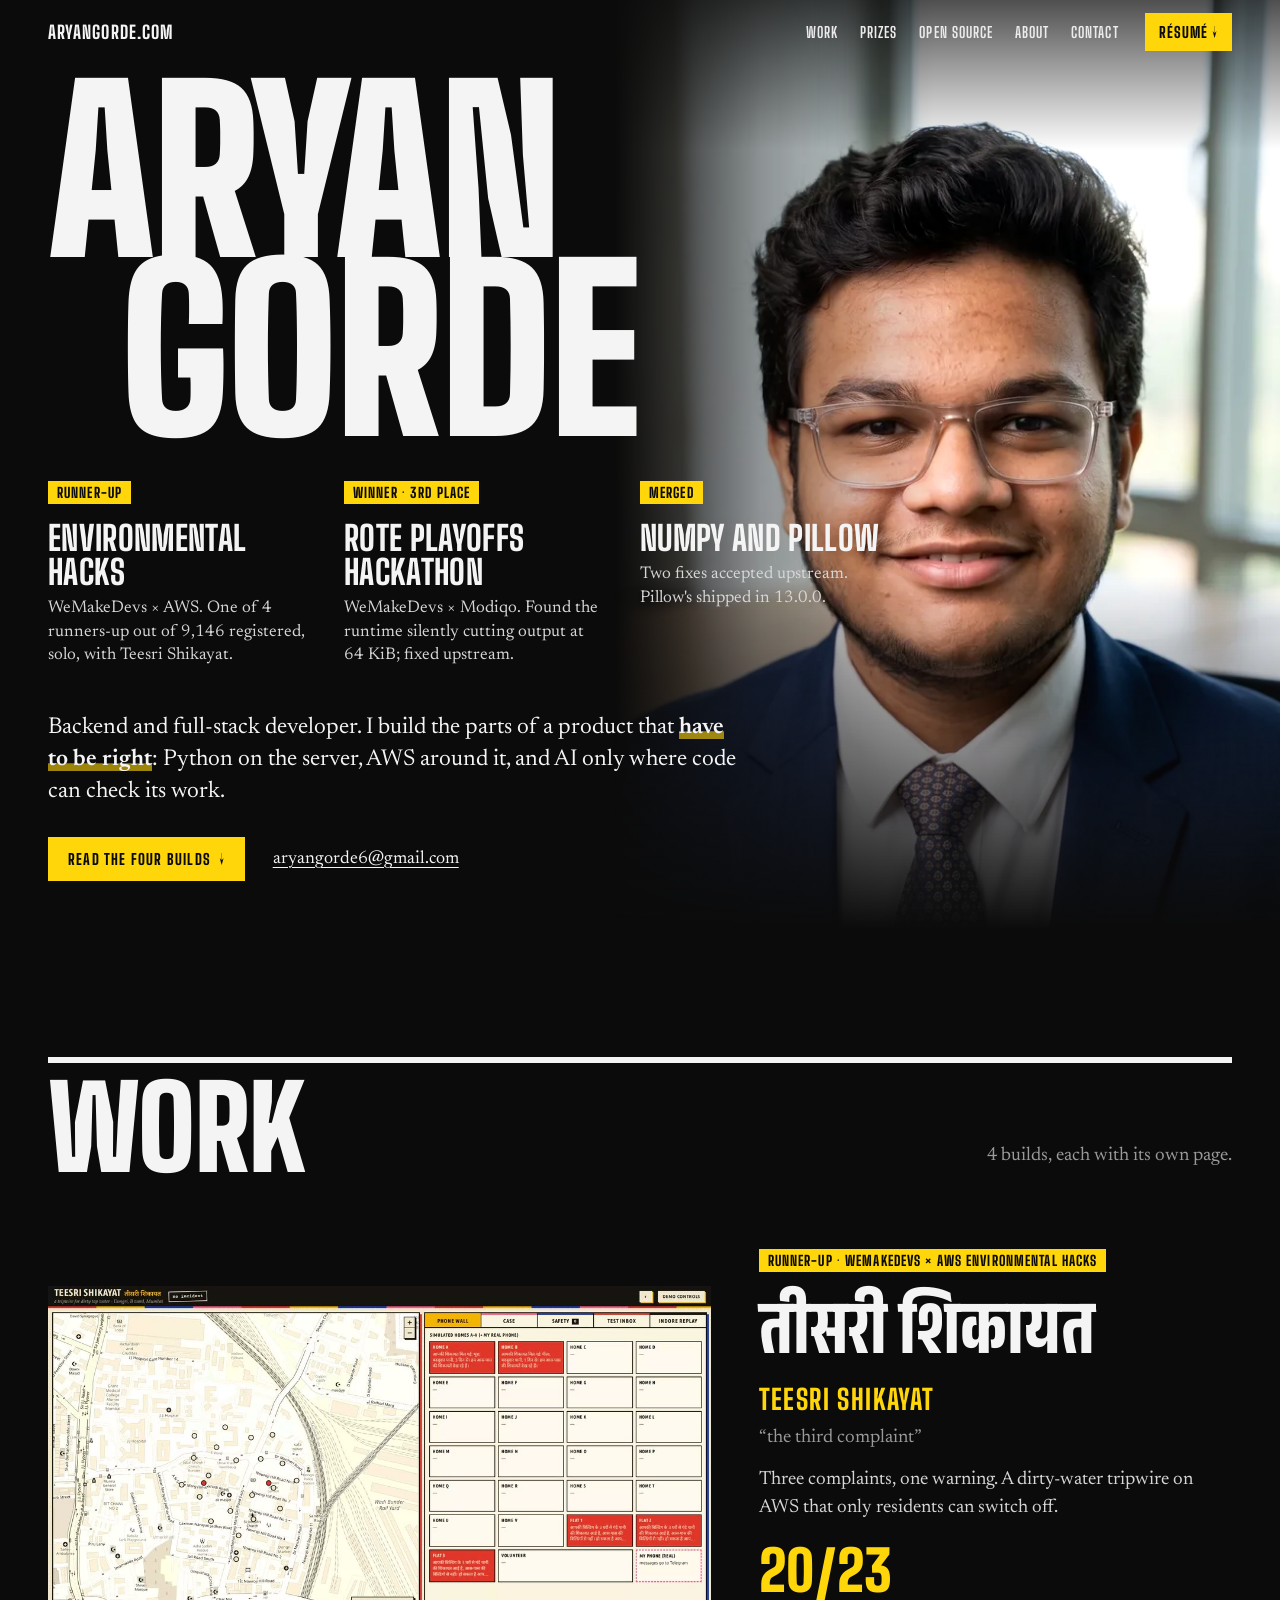
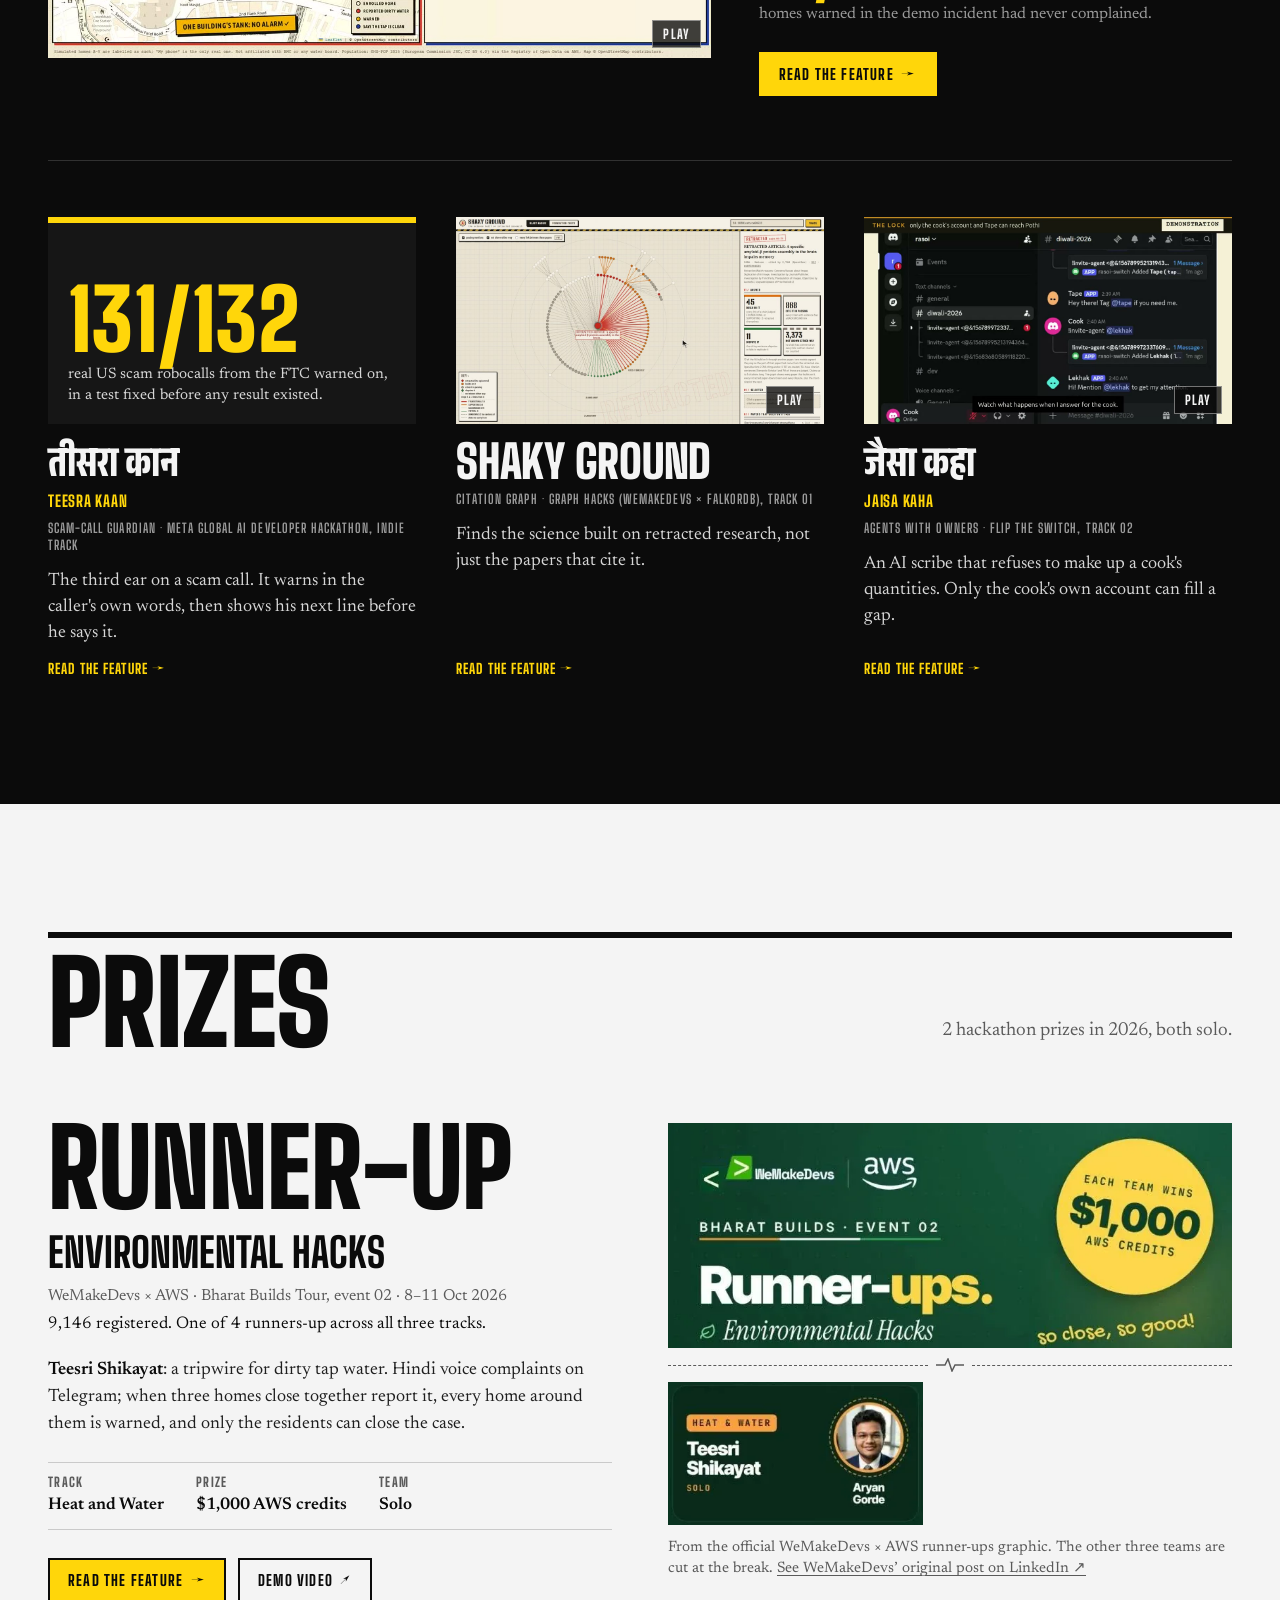
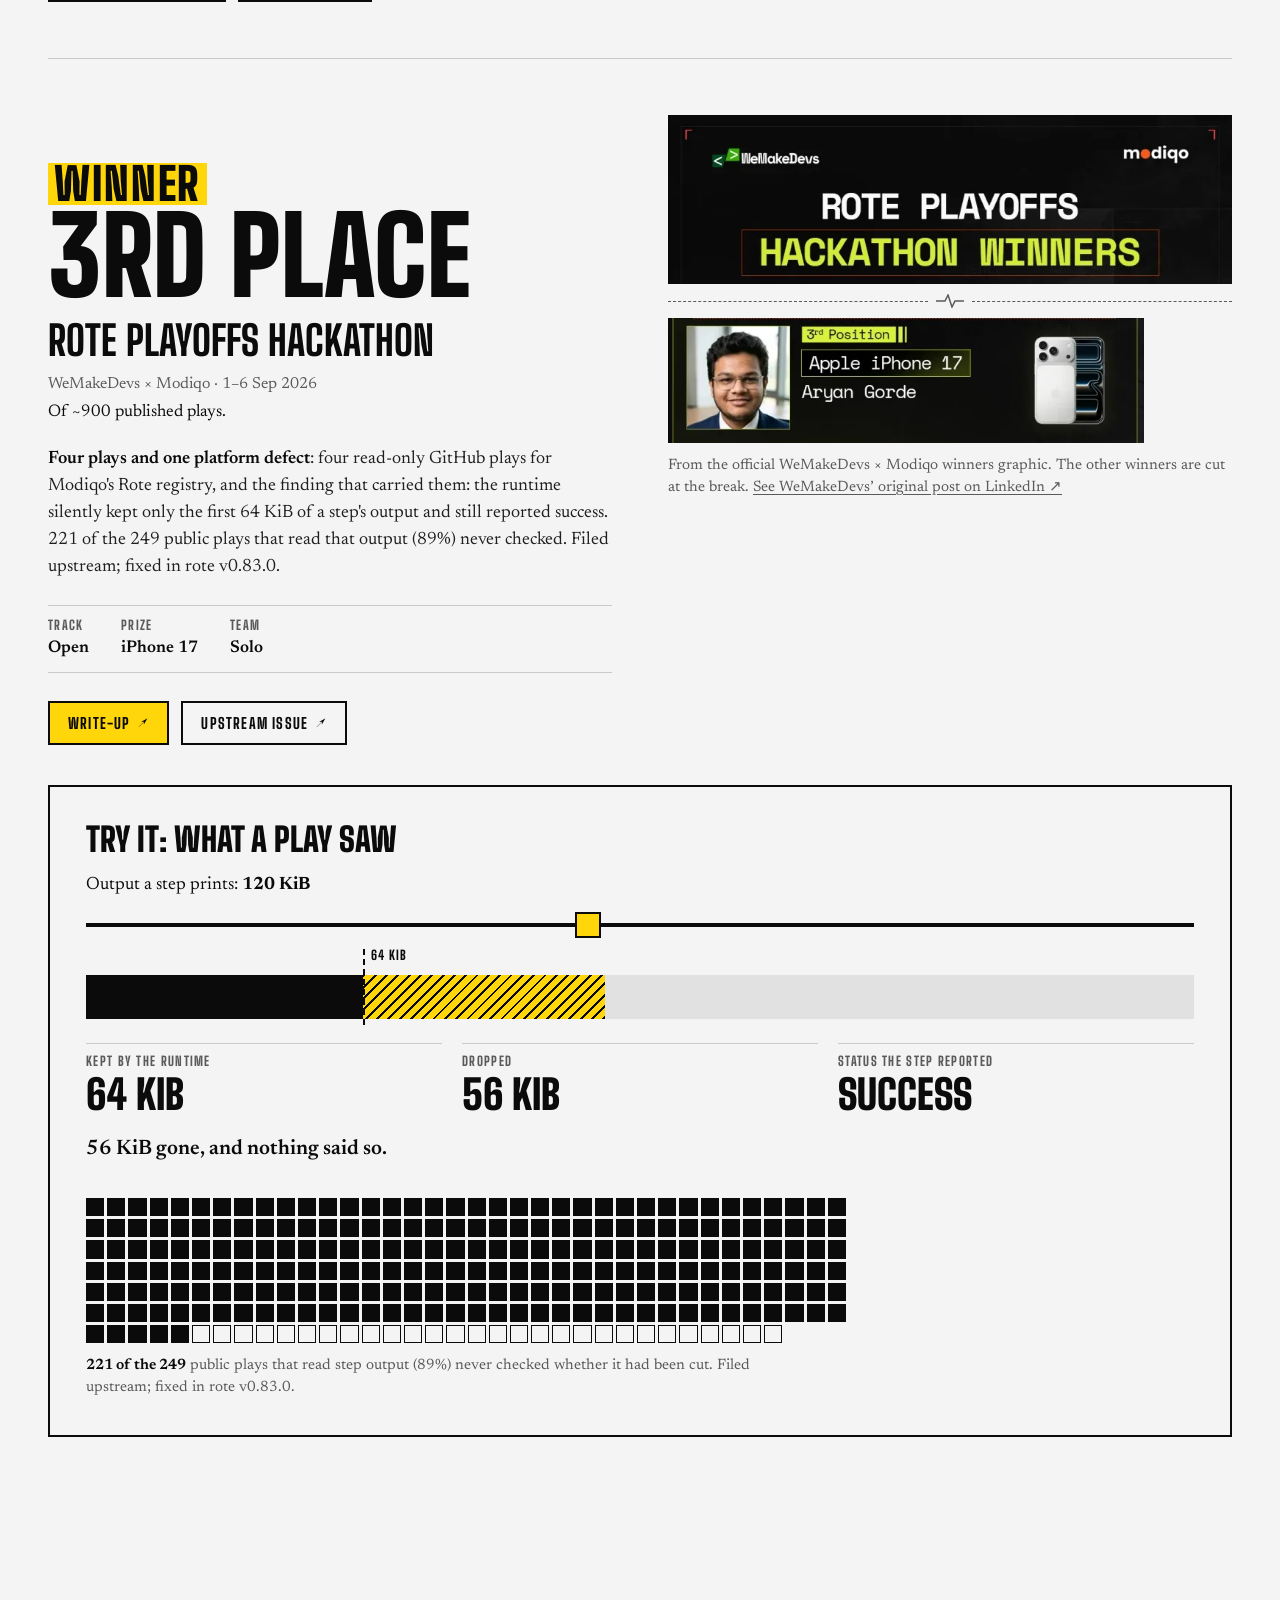
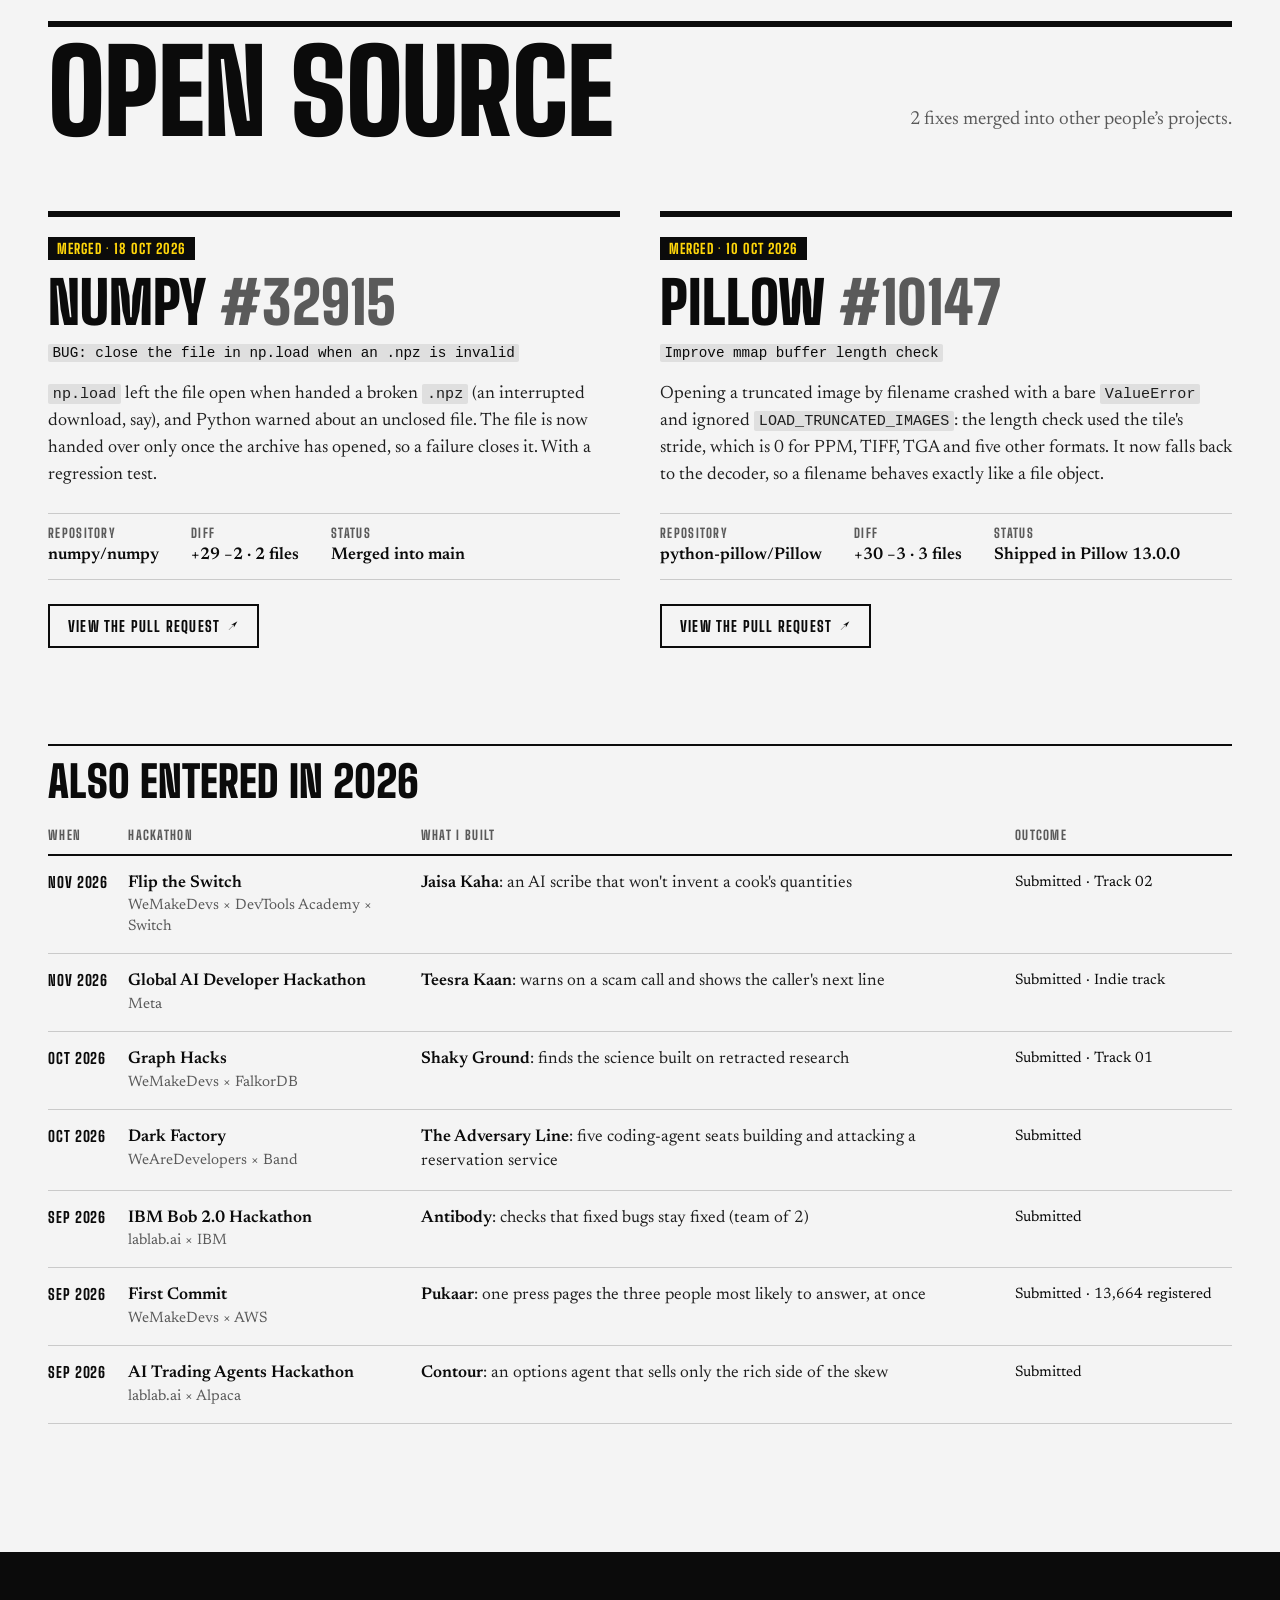
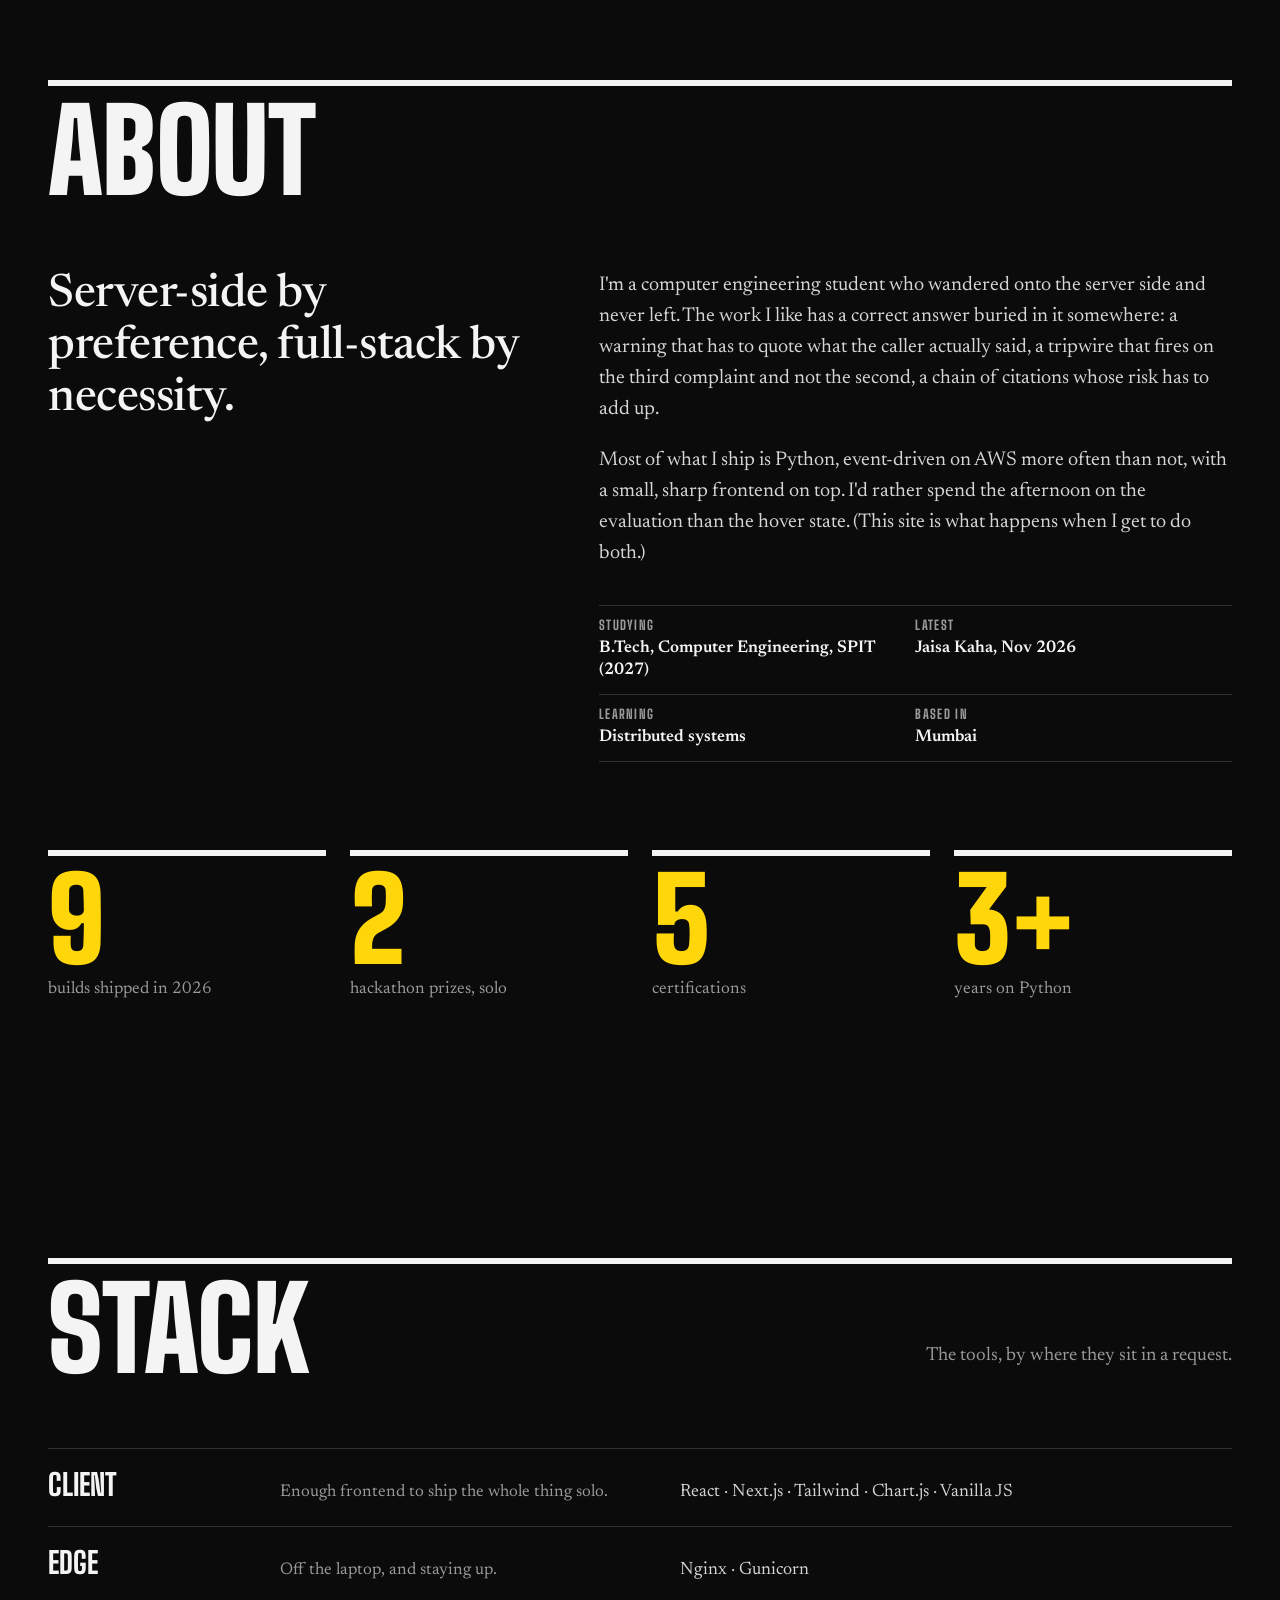
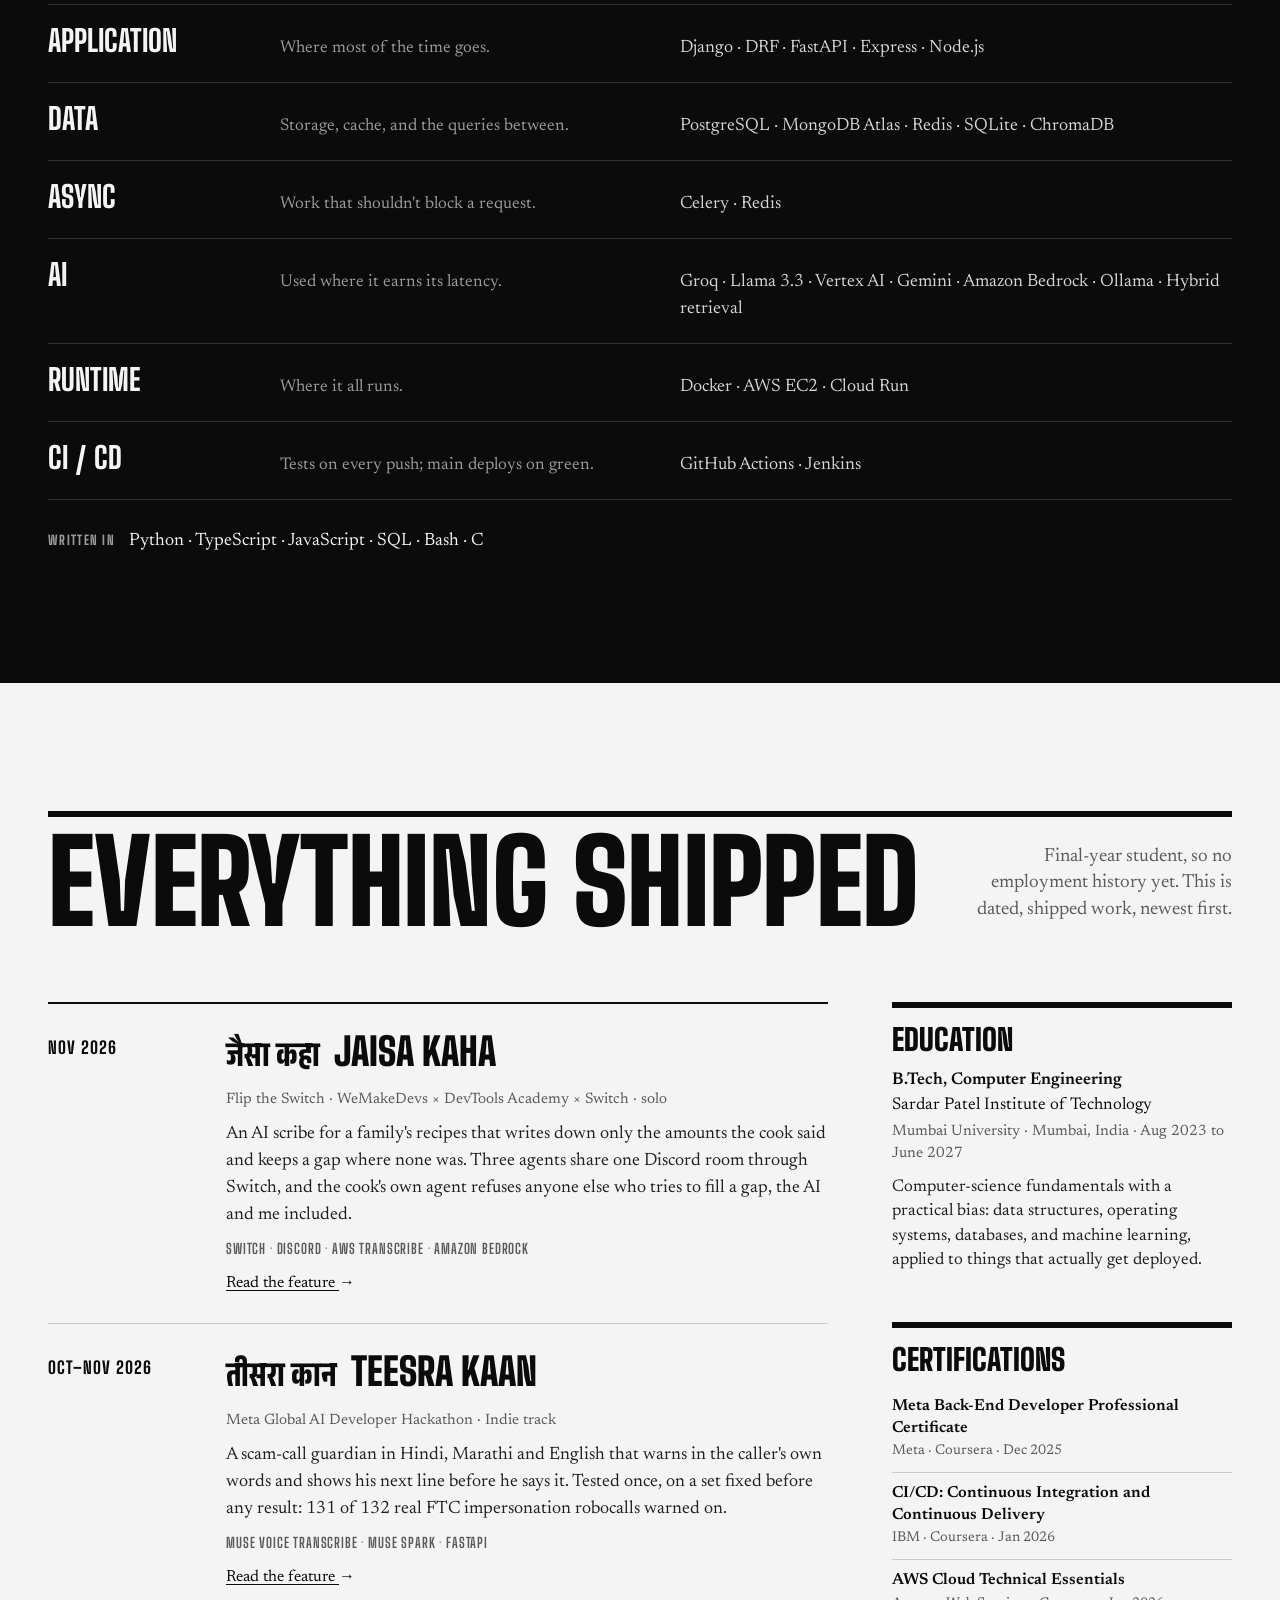
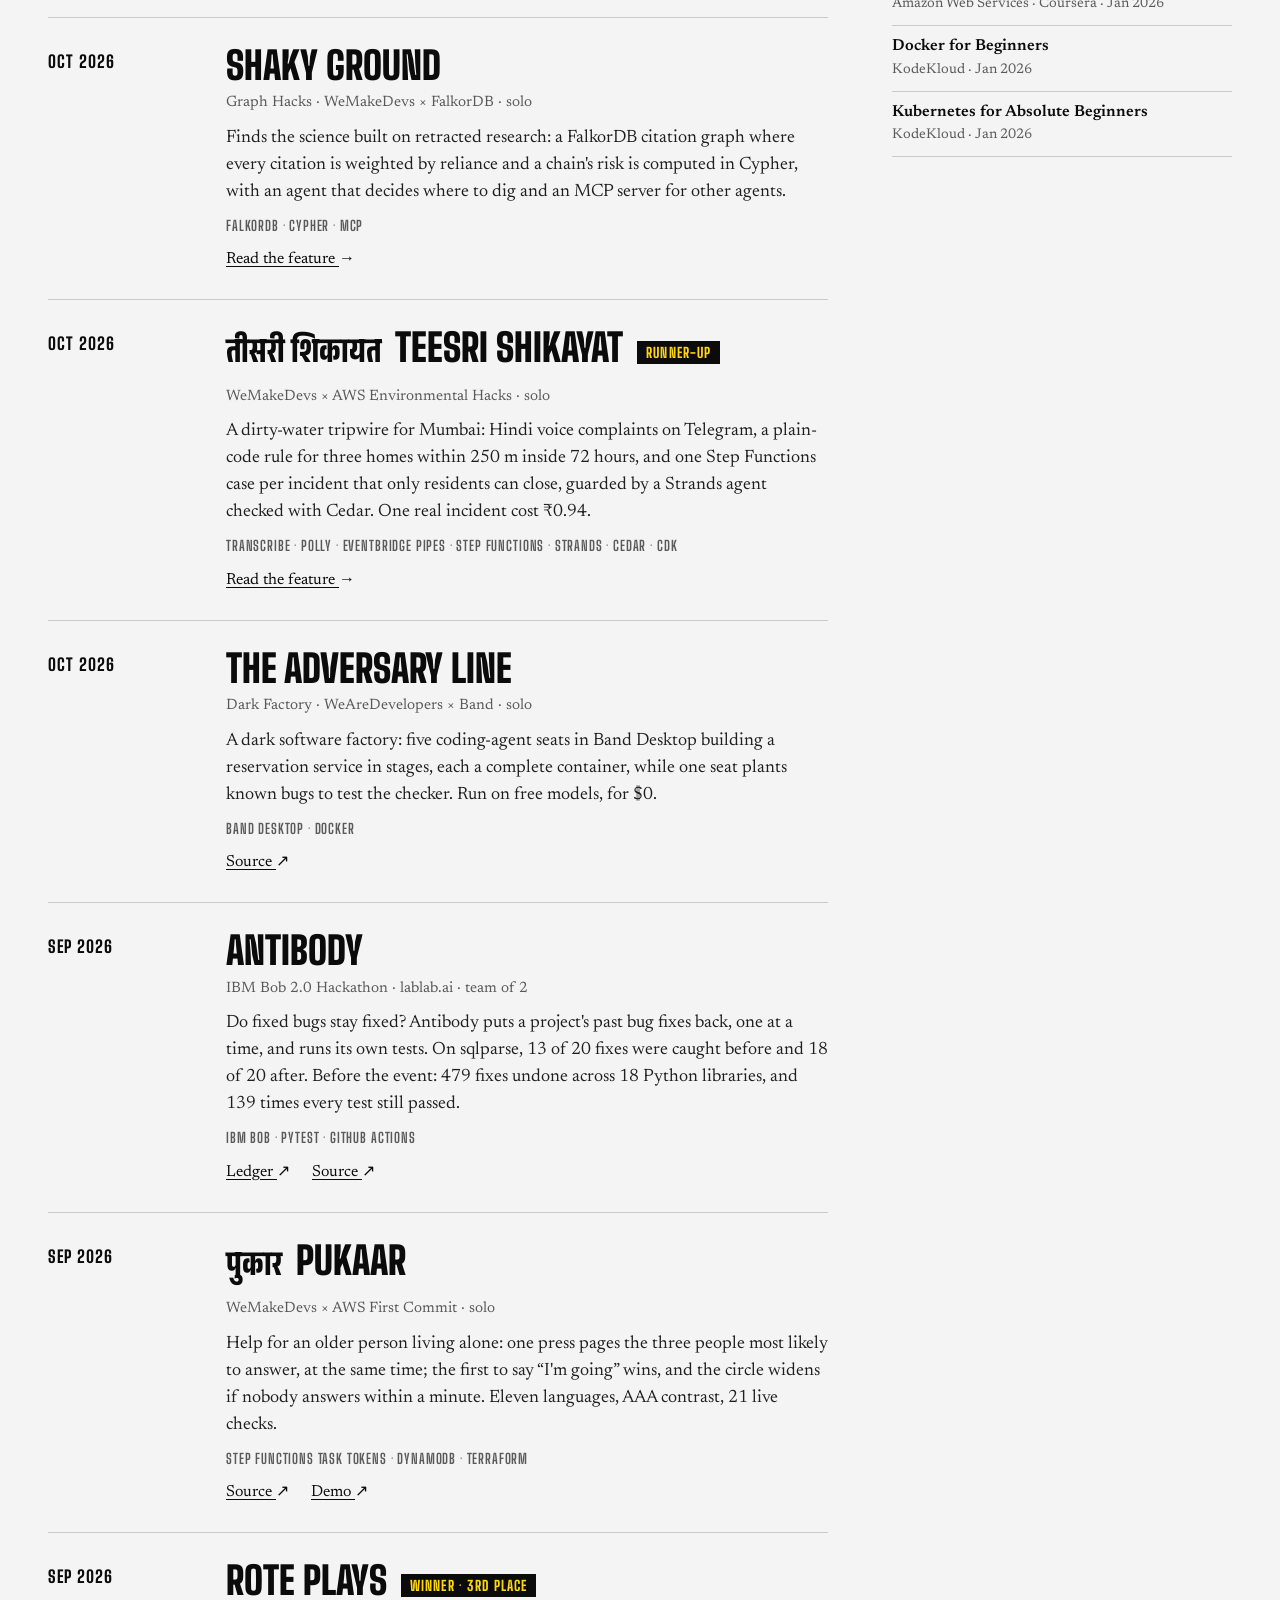
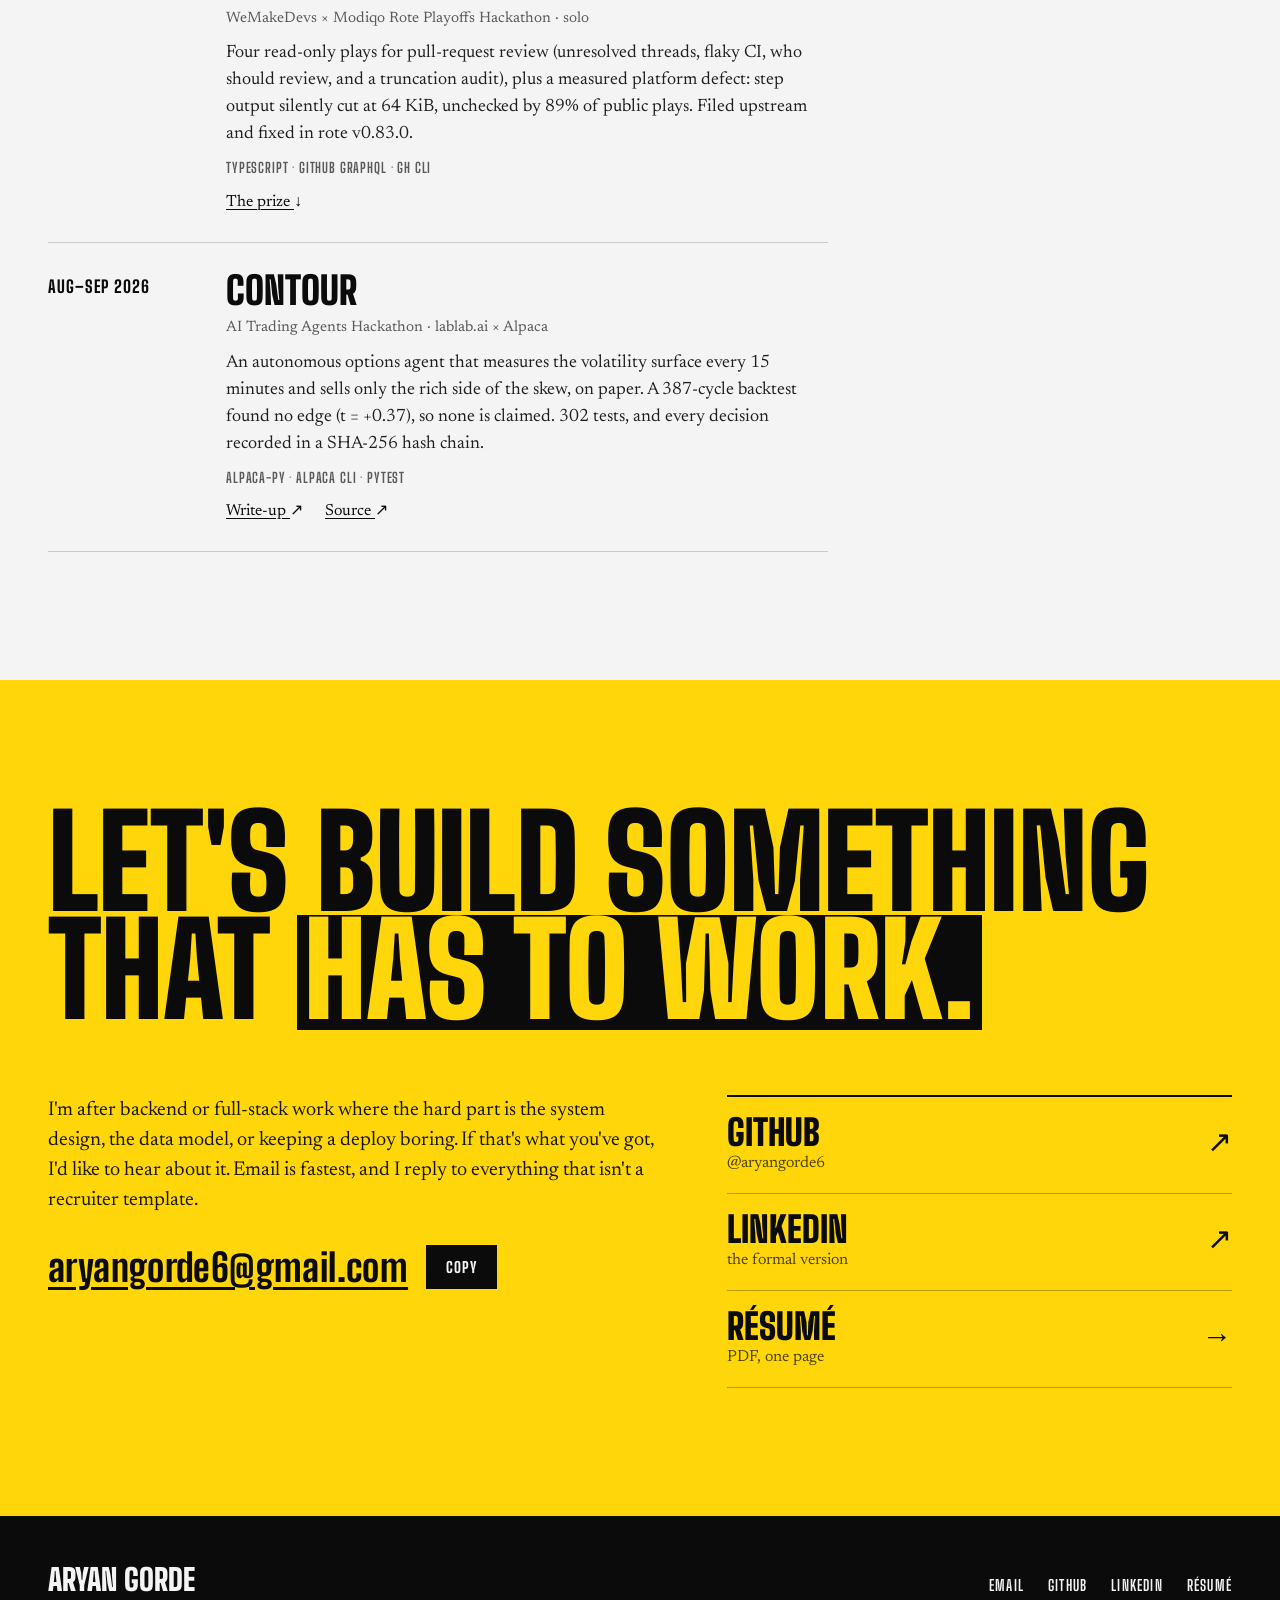
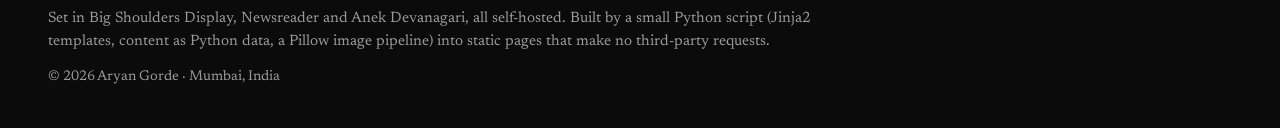
==== commit fd1ba0e4: "Magazine redesign: feature pages, new type, 404 and link previews Rebuilds aryangorde.com as a magaz" ====
--- a/index.html
+++ b/index.html
@@ -3,1714 +3,1380 @@
 <head>
 <meta charset="UTF-8" />
 <meta name="viewport" content="width=device-width, initial-scale=1.0" />
-<title>Aryan Gorde — Backend & Full-Stack Developer</title>
-<meta name="description" content="Aryan Gorde — backend and full-stack developer. Runner-up at the WeMakeDevs × AWS Environmental Hacks and a winner (3rd place) at the Rote Playoffs Hackathon in 2026, with fixes merged into NumPy and Pillow. Python, AWS, and AI only where code can check it." />
-<meta name="theme-color" content="#f1efe8" />
-<meta name="color-scheme" content="light" />
+<title>Aryan Gorde · Backend and full-stack developer</title>
+<meta name="description" content="Aryan Gorde, backend and full-stack developer in Mumbai. Runner-up at the WeMakeDevs × AWS Environmental Hacks and a winner (3rd place) at the Rote Playoffs Hackathon in 2026, with fixes merged into NumPy and Pillow. Python, AWS, and AI only where code can check it." />
+<meta name="theme-color" content="#0b0b0b" />
+<link rel="icon" href="data:image/svg+xml,%3Csvg xmlns='http://www.w3.org/2000/svg' viewBox='0 0 32 32'%3E%3Crect width='32' height='32' fill='%230b0b0b'/%3E%3Crect x='5' y='20' width='22' height='7' fill='%23ffd60a'/%3E%3Cpath d='M9 18 15 4h2l6 14h-4l-1-3h-4l-1 3z' fill='%23f4f4f4'/%3E%3C/svg%3E" />
+<meta name="color-scheme" content="dark" />
 <link rel="canonical" href="https://aryangorde.com/" />
 
 <meta property="og:type" content="website" />
-<meta property="og:title" content="Aryan Gorde — Backend & Full-Stack Developer" />
-<meta property="og:description" content="Backends that have to be right, and the proof that they are — drawn as a system." />
+<meta property="og:site_name" content="aryangorde.com" />
+<meta property="og:title" content="Aryan Gorde · Backend and full-stack developer" />
+<meta property="og:description" content="Backends that have to be right, and the proof that they are." />
 <meta property="og:url" content="https://aryangorde.com/" />
-<meta property="og:image" content="https://aryangorde.com/images/aryan-680.jpg" />
+<meta property="og:image" content="https://aryangorde.com/og/home.jpg" />
+<meta property="og:image:width" content="1200" />
+<meta property="og:image:height" content="630" />
+<meta property="og:image:alt" content="Aryan Gorde, backend & full-stack developer" />
 <meta name="twitter:card" content="summary_large_image" />
 
-<link rel="preload" href="fonts/archivo-var-latin.woff2" as="font" type="font/woff2" crossorigin />
-<link rel="preload" href="fonts/jetbrains-mono-var-latin.woff2" as="font" type="font/woff2" crossorigin />
-<link rel="preload" href="fonts/instrument-serif-italic-latin.woff2" as="font" type="font/woff2" crossorigin />
+<link rel="preload" href="/fonts/big-shoulders-latin.woff2" as="font" type="font/woff2" crossorigin />
+<link rel="preload" href="/fonts/newsreader-latin.woff2" as="font" type="font/woff2" crossorigin />
+<link rel="preload" href="/fonts/anek-devanagari-names.woff2" as="font" type="font/woff2" crossorigin />
 
 <!--
-  ============================================================================
-  GENERATED FILE — DO NOT EDIT BY HAND.
-
-  Built by build.py from build_src/. Your edits here will be overwritten on
-  the next build. Edit these instead:
-
-     build_src/content.py            all the words
-     build_src/drawings.py           geometry for the two diagrams
-     build_src/templates/            the markup
-     build_src/static/css/site.css   the design system
-     build_src/static/js/site.js     the behaviour
-
-  Then run:  python3 build.py
-
-  DESIGN: an engineering drawing. Drafting-paper grid, one signal-orange
-  accent, expanded grotesk for titles, mono for annotation, an italic serif
-  for emphasis. Each section is a numbered sheet; the stack is drawn as the
-  system it actually forms.
-
-  Deterministic output: same sources in, byte-identical file out. No build
-  timestamp is embedded, so `--check` stays reliable.
-  ============================================================================
+  GENERATED FILE. Built by build.py from build_src/; edits here are overwritten.
+  Edit build_src/content.py (words), build_src/templates/ (markup),
+  build_src/static/css/site.css (design) or build_src/static/js/site.js (behaviour),
+  then run: python3 build.py
 -->
 
 <script>
 (function (d) {
   var r = d.documentElement;
   r.classList.add("js");
-  if (window.matchMedia && matchMedia("(prefers-reduced-motion: no-preference)").matches) {
-    r.classList.add("motion");
-    if ("IntersectionObserver" in window) {
-      r.classList.add("reveal-armed");
-      setTimeout(function () {
-        if (!d.querySelector(".rv.is-in")) r.classList.remove("reveal-armed");
-      }, 3500);
-    }
-  }
+  if (window.matchMedia && matchMedia("(prefers-reduced-motion: no-preference)").matches) r.classList.add("motion");
 })(document);
 </script>
 
 <style>
 @font-face {
-  font-family: "Archivo";
-  src: url(fonts/archivo-var-latin.woff2) format("woff2");
-  font-weight: 100 900;
-  font-stretch: 62% 125%;
-  font-style: normal;
+  font-family: "Big Shoulders Display";
+  src: url(/fonts/big-shoulders-latin.woff2) format("woff2");
+  font-weight: 600 900;
   font-display: swap;
 }
+/* ₹ and arrows: not in the latin subset. */
 @font-face {
-  font-family: "Instrument Serif";
-  src: url(fonts/instrument-serif-italic-latin.woff2) format("woff2");
-  font-weight: 400;
-  font-style: italic;
+  font-family: "Big Shoulders Display";
+  src: url(/fonts/big-shoulders-symbols.woff2) format("woff2");
+  font-weight: 600 900;
+  unicode-range: U+20B9, U+2190-2193, U+2197, U+2212;
   font-display: swap;
 }
 @font-face {
-  font-family: "JetBrains Mono";
-  src: url(fonts/jetbrains-mono-var-latin.woff2) format("woff2");
+  font-family: "Newsreader";
+  src: url(/fonts/newsreader-latin.woff2) format("woff2");
   font-weight: 400 700;
-  font-style: normal;
   font-display: swap;
 }
-/* Arrows and ⌘ aren't in the latin subsets above; this 2 KB file fills in. */
 @font-face {
-  font-family: "Arrows";
-  src: url(fonts/jetbrains-mono-arrows.woff2) format("woff2");
+  font-family: "Newsreader";
+  src: url(/fonts/newsreader-symbols.woff2) format("woff2");
   font-weight: 400 700;
-  unicode-range: U+2190-21FF, U+2318, U+25A0-25FF;
+  unicode-range: U+20B9, U+2190-2193, U+2197, U+2212;
   font-display: swap;
 }
+/* Only the letters of the project names (a Google Fonts text= subset, 3 KB). */
+@font-face {
+  font-family: "Anek Devanagari";
+  src: url(/fonts/anek-devanagari-names.woff2) format("woff2");
+  font-weight: 700;
+  font-stretch: 75%;
+  font-display: swap;
+}
 
 /* ==========================================================================
-   aryangorde.com — "Engineering drawing"
-
-   One idea, held everywhere: the portfolio is a set of drafting sheets.
-   Warm paper with a fine grid, ink linework, numbered sheets, mono
-   annotation, and a single signal-orange accent that means "live" — a
-   packet moving, a link under the cursor, the latest entry.
-
-   TYPE      Archivo (variable, expanded for titles) · JetBrains Mono for
-             annotation · Instrument Serif italic for emphasis only.
-   COLOUR    Verified pairings (WCAG 2.x):
-               ink   #121211 on paper  #f1efe8   16.3 : 1
-               muted #5b5951 on paper            6.1 : 1  (5.6 on paper-2)
-               accent-ink #b8320a on paper       5.2 : 1  (4.8 on paper-2)
-               accent #ff4f1a on ink             5.7 : 1
-               ink on accent                     5.7 : 1
-               on-ink-muted #a9a69c on ink       7.7 : 1
-             The bright accent is never used for small text on paper —
-             that's what --accent-ink is for.
-   MOTION    Everything that moves is behind .motion (set before first
-             paint from prefers-reduced-motion) and everything that starts
-             hidden is behind .reveal-armed, which disarms itself.
+   aryangorde.com: the magazine.
+
+   Black pages with white type, a cool white "paper" for the record (prizes,
+   open source, changelog) and a yellow back cover. Headlines in Big Shoulders
+   Display, text in Newsreader, the Hindi names in Anek Devanagari. One accent,
+   the yellow: chips, the highlighter, numbers, and the button that matters.
+
+   Colours a section uses come from the --c-* variables, which .paper and
+   .contact flip, so a component works on any page colour without a variant.
+   Every class used in the templates has to be defined here: build.py fails
+   the build otherwise.
    ========================================================================== */
 
 :root {
-  --paper: #f1efe8;
-  --paper-2: #e9e6dd;
-  --ink: #121211;
-  --ink-2: #1c1c1a;
-  --muted: #5b5951;
-  --line: rgba(18, 18, 17, .16);
-  --line-strong: #121211;
-  --grid: rgba(18, 18, 17, .045);
-  --grid-major: rgba(18, 18, 17, .08);
-  --accent: #ff4f1a;
-  --accent-ink: #b8320a;
-  --ok: #1d9b54;
-
-  --on-ink: #f1efe8;
-  --on-ink-soft: #cfccc2;
-  --on-ink-muted: #a9a69c;
-  --ink-line: rgba(241, 239, 232, .18);
-
-  --f-sans: "Archivo", "Arrows", ui-sans-serif, system-ui, -apple-system, "Segoe UI", Roboto, "Helvetica Neue", Arial, sans-serif;
-  --f-serif: "Instrument Serif", "Iowan Old Style", "Palatino Linotype", Georgia, serif;
-  --f-mono: "JetBrains Mono", "Arrows", ui-monospace, "SFMono-Regular", Menlo, Consolas, monospace;
-
-  --wrap: 1320px;
-  --gutter: clamp(20px, 4vw, 48px);
-  --nav-h: 60px;
-  --ease: cubic-bezier(.2, .7, .2, 1);
-}
-
-/* ---- reset-ish ----------------------------------------------------------- */
+  --bg: #0b0b0b;
+  --fg: #f4f4f4;
+  --dim: #9a9a9a;
+  --body: #d6d6d6;
+  --hl: #ffd60a;
+  --paper: #f4f4f4;
+  --ink: #0b0b0b;
+
+  --head: "Big Shoulders Display", Impact, "Arial Narrow", sans-serif;
+  --text: "Newsreader", Georgia, "Times New Roman", serif;
+  --hi: "Anek Devanagari", "Noto Sans Devanagari", sans-serif;
+  --mono: ui-monospace, SFMono-Regular, Menlo, Consolas, "Liberation Mono", monospace;
+
+  --max: 1320px;
+  --gut: clamp(20px, 4vw, 48px);
+  --nav-h: 64px;
+  --rule: 6px;
+
+  /* The colours of whatever page a component sits on. */
+  --c-bg: var(--bg);
+  --c-fg: var(--fg);
+  --c-dim: var(--dim);
+  --c-body: var(--body);
+  --c-line: rgba(244, 244, 244, .16);
+  --c-focus: var(--hl);
+}
+
+/* ---- base ----------------------------------------------------------------- */
 
 *, *::before, *::after { box-sizing: border-box; }
+* { margin: 0; }
+ul, ol { padding: 0; list-style: none; }
+[hidden] { display: none !important; }
 
 html {
+  background: var(--bg);
+  color: var(--fg);
+  scroll-padding-top: calc(var(--nav-h) + 16px);
   -webkit-text-size-adjust: 100%;
   text-size-adjust: 100%;
-  scroll-padding-top: calc(var(--nav-h) + 16px);
-}
-@media (prefers-reduced-motion: no-preference) {
-  html { scroll-behavior: smooth; }
-}
+}
+html.motion { scroll-behavior: smooth; }
 
 body {
-  margin: 0;
-  background: var(--paper);
-  color: var(--ink);
-  font-family: var(--f-sans);
-  font-size: 17px;
-  line-height: 1.6;
-  font-stretch: 100%;
+  font: 400 19px/1.5 var(--text);
+  font-optical-sizing: auto;
   -webkit-font-smoothing: antialiased;
   -moz-osx-font-smoothing: grayscale;
   text-rendering: optimizeLegibility;
-}
-
-h1, h2, h3, h4, p, dl, dd, figure { margin: 0; }
-img, svg { display: block; max-width: 100%; }
+  overflow-x: hidden;
+}
+
+img, video, svg { display: block; max-width: 100%; }
+img, video { height: auto; }
 a { color: inherit; }
-button { font: inherit; color: inherit; cursor: pointer; }
-em { font-family: var(--f-serif); font-style: italic; font-weight: 400; letter-spacing: -.01em; }
-code { font-family: var(--f-mono); font-size: .88em; }
-kbd { font-family: var(--f-mono); }
-[hidden] { display: none !important; }
-
-::selection { background: var(--accent); color: var(--ink); }
-
-:focus-visible { outline: 2px solid var(--accent-ink); outline-offset: 3px; }
-.ink :focus-visible { outline-color: var(--accent); }
-main:focus, section:focus, article:focus { outline: none; }
-
-.skip-link {
-  position: fixed; left: 12px; top: 12px; z-index: 100;
-  padding: 10px 14px; background: var(--ink); color: var(--paper);
-  font: 600 14px/1 var(--f-sans); text-decoration: none;
-  transform: translateY(-160%); transition: transform .2s var(--ease);
-}
-.skip-link:focus { transform: none; }
-
-/* ---- layout primitives ---------------------------------------------------- */
+b, strong { font-weight: 600; }
+button { font: inherit; color: inherit; }
+table { border-collapse: collapse; }
+
+code {
+  font-family: var(--mono);
+  font-size: .84em;
+  padding: .08em .32em;
+  background: color-mix(in srgb, var(--c-fg) 9%, transparent);
+  border-radius: 2px;
+}
+
+/* The highlighter. */
+mark {
+  color: inherit;
+  background: none;
+  font-weight: 600;
+  box-shadow: inset 0 -.34em 0 rgba(255, 214, 10, .6);
+}
+
+:focus-visible { outline: 3px solid var(--c-focus); outline-offset: 3px; }
+main:focus { outline: none; }
+
+::selection { background: var(--hl); color: var(--ink); }
 
 .wrap {
   width: 100%;
-  max-width: var(--wrap);
-  margin: 0 auto;
-  padding: 0 var(--gutter);
-}
-
-.section {
-  position: relative;
-  padding: clamp(80px, 11vw, 150px) 0;
-}
-.section-alt { background-color: var(--paper-2); }
-
-/* Drafting paper: 24px minor grid, 120px major grid. */
-.sheet-grid {
-  background-image:
-    linear-gradient(var(--grid-major) 1px, transparent 1px),
-    linear-gradient(90deg, var(--grid-major) 1px, transparent 1px),
-    linear-gradient(var(--grid) 1px, transparent 1px),
-    linear-gradient(90deg, var(--grid) 1px, transparent 1px);
-  background-size: 120px 120px, 120px 120px, 24px 24px, 24px 24px;
-  background-position: -1px -1px;
-}
-
-.ink { background-color: var(--ink); color: var(--on-ink); }
-
-/* ---- small type ------------------------------------------------------------ */
+  max-width: var(--max);
+  margin-inline: auto;
+  padding-inline: var(--gut);
+}
+
+.visually-hidden {
+  position: absolute !important;
+  width: 1px; height: 1px;
+  padding: 0; margin: -1px;
+  overflow: hidden; clip: rect(0 0 0 0);
+  white-space: nowrap; border: 0;
+}
+
+.skip-link {
+  position: absolute;
+  left: 12px; top: -80px;
+  z-index: 100;
+  padding: 10px 14px 9px;
+  background: var(--hl);
+  color: var(--ink);
+  font: 800 15px/1 var(--head);
+  letter-spacing: .08em;
+  text-transform: uppercase;
+  text-decoration: none;
+}
+.skip-link:focus { top: 12px; }
+
+/* ---- type pieces ------------------------------------------------------------ */
+
+/* A label chip: yellow, set in the headline face. */
+.chip {
+  display: inline-block;
+  padding: 5px 9px 4px;
+  background: var(--hl);
+  color: var(--ink);
+  font: 800 14px/1 var(--head);
+  letter-spacing: .08em;
+  text-transform: uppercase;
+}
+.chip-ink { background: var(--ink); color: var(--hl); }
+
+.chips { display: flex; flex-wrap: wrap; gap: 6px; }
+.chips li {
+  padding: 4px 8px 3px;
+  border: 1px solid var(--c-line);
+  font: 700 13px/1 var(--head);
+  letter-spacing: .06em;
+  text-transform: uppercase;
+}
 
 .label {
-  display: inline-block;
-  font: 500 11.5px/1.35 var(--f-mono);
-  letter-spacing: .08em;
-  text-transform: uppercase;
-  color: var(--muted);
-}
-.ink .label { color: var(--on-ink-muted); }
-.label-accent { color: var(--accent-ink); }
-.ink .label-accent { color: var(--accent); }
+  font: 800 13px/1.2 var(--head);
+  letter-spacing: .1em;
+  text-transform: uppercase;
+  color: var(--c-dim);
+}
+
+.arr { display: inline-block; font-weight: 400; transition: transform .15s ease; }
 
 .text-link {
-  font-family: var(--f-mono);
-  font-size: 13.5px;
-  color: var(--ink);
+  color: inherit;
   text-decoration: underline;
   text-decoration-thickness: 1px;
-  text-underline-offset: 4px;
-  text-decoration-color: var(--line);
-  transition: text-decoration-color .2s, color .2s;
-}
-.text-link:hover { color: var(--accent-ink); text-decoration-color: currentColor; }
-
-.chips {
-  display: flex; flex-wrap: wrap; gap: 6px;
-  list-style: none; margin: 0; padding: 0;
-}
-.chips > li {
-  font: 500 12px/1 var(--f-mono);
-  padding: 6px 8px;
-  border: 1px solid var(--line);
-  background: var(--paper);
+  text-underline-offset: .2em;
+}
+.text-link:hover { text-decoration-thickness: 2px; text-decoration-color: var(--hl); }
+.paper .text-link:hover, .contact .text-link:hover { text-decoration-color: currentColor; }
+
+/* Captions under figures. */
+.cap {
+  margin-top: 12px;
+  max-width: 48em;
+  font-size: 15px;
+  line-height: 1.45;
+  color: var(--c-dim);
+}
+.cap-dark { color: var(--dim); }
+
+/* What a project's name means, in its own words. */
+.gloss { font-size: 19px; color: var(--c-dim); }
+
+.teaser { margin-top: 14px; font-size: 19px; line-height: 1.45; color: var(--c-body); }
+
+/* ---- buttons ---------------------------------------------------------------- */
+
+.btn-row { display: flex; flex-wrap: wrap; gap: 12px; margin-top: 28px; }
+
+.btn {
+  display: inline-flex;
+  align-items: center;
+  gap: .5em;
+  padding: 13px 18px 12px;
+  border: 2px solid currentColor;
+  background: transparent;
+  color: inherit;
+  font: 800 15px/1 var(--head);
+  letter-spacing: .08em;
+  text-transform: uppercase;
+  text-decoration: none;
+  cursor: pointer;
+  transition: background-color .15s ease, color .15s ease, border-color .15s ease;
+}
+.btn:hover { background: var(--c-fg); border-color: var(--c-fg); color: var(--c-bg); }
+.btn:hover .arr { transform: translateX(3px); }
+.btn[disabled] { opacity: .4; cursor: not-allowed; }
+.btn[disabled]:hover { background: transparent; color: inherit; border-color: currentColor; }
+
+.btn-solid { background: var(--hl); border-color: var(--hl); color: var(--ink); }
+.paper .btn-solid { border-color: var(--ink); }
+.contact .btn-solid { background: var(--ink); border-color: var(--ink); color: var(--hl); }
+
+.btn-ink { background: var(--ink); border-color: var(--ink); color: var(--fg); }
+.btn-ink:hover { background: transparent; color: var(--ink); border-color: var(--ink); }
+
+/* ---- nav ---------------------------------------------------------------------- */
+
+.nav {
+  position: fixed;
+  inset: 0 0 auto;
+  z-index: 50;
+  transition: background-color .2s ease, border-color .2s ease;
+  border-bottom: 1px solid transparent;
+}
+.nav.is-scrolled,
+html:not(.js) .nav {
+  background: rgba(11, 11, 11, .94);
+  border-bottom-color: rgba(244, 244, 244, .1);
+}
+@supports (backdrop-filter: blur(8px)) {
+  .nav.is-scrolled { background: rgba(11, 11, 11, .82); backdrop-filter: blur(10px); }
+}
+
+.nav-inner {
+  display: flex;
+  align-items: center;
+  gap: 26px;
+  max-width: var(--max);
+  height: var(--nav-h);
+  margin-inline: auto;
+  padding-inline: var(--gut);
+  font-family: var(--head);
+  text-transform: uppercase;
+}
+.nav-site {
+  font-weight: 800;
+  font-size: 18px;
+  letter-spacing: .06em;
+  text-decoration: none;
+}
+.nav-links { display: flex; gap: 22px; margin-left: auto; }
+.nav-links a {
+  font-weight: 700;
+  font-size: 15px;
+  letter-spacing: .07em;
+  color: #ececec;
+  text-decoration: none;
+}
+.nav-links a:hover { color: var(--hl); }
+.nav-cv {
+  padding: 8px 14px 7px;
+  background: var(--hl);
+  color: var(--ink);
+  font-weight: 800;
+  font-size: 15px;
+  letter-spacing: .07em;
+  text-decoration: none;
+}
+.nav-cv:hover { background: var(--fg); }
+
+/* ---- sections ------------------------------------------------------------------- */
+
+.section { padding-block: clamp(72px, 10vw, 140px); }
+
+.paper {
+  --c-bg: var(--paper);
+  --c-fg: var(--ink);
+  --c-dim: #5a5a5a;
+  --c-body: #1f1f1f;
+  --c-line: rgba(11, 11, 11, .18);
+  --c-focus: var(--ink);
+  background: var(--c-bg);
+  color: var(--c-fg);
+}
+/* Two paper sections in a row read as one spread. */
+.paper + .paper { padding-top: 0; }
+
+/* A department header: a heavy rule, the title, one line beside it. */
+.sec-head {
+  display: grid;
+  grid-template-columns: auto minmax(0, 1fr);
+  align-items: end;
+  gap: 12px 40px;
+  margin-bottom: clamp(40px, 6vw, 72px);
+  padding-top: 18px;
+  border-top: var(--rule) solid var(--c-fg);
+}
+.sec-title {
+  font: 900 clamp(60px, 9vw, 128px)/.82 var(--head);
+  letter-spacing: -.005em;
+  text-transform: uppercase;
+}
+.sec-dek {
+  justify-self: end;
+  max-width: 26em;
+  padding-bottom: 6px;
+  font-size: 19px;
+  line-height: 1.4;
+  color: var(--c-dim);
+  text-align: right;
+}
+
+.sub-head {
+  margin-top: clamp(64px, 8vw, 96px);
+  padding-top: 14px;
+  border-top: 2px solid var(--c-fg);
+  font: 900 clamp(32px, 3.4vw, 44px)/1 var(--head);
+  text-transform: uppercase;
+}
+
+/* Figure titles on feature pages and in the demos. */
+.fig-title {
+  font: 900 clamp(34px, 4.2vw, 58px)/.95 var(--head);
+  text-transform: uppercase;
+}
+
+/* A label/value list. */
+.facts {
+  display: flex;
+  flex-wrap: wrap;
+  margin-top: 24px;
+  border-top: 1px solid var(--c-line);
+  border-bottom: 1px solid var(--c-line);
+}
+.facts div { padding: 12px 32px 12px 0; }
+.facts dt { font: 800 13px/1.2 var(--head); letter-spacing: .1em; text-transform: uppercase; color: var(--c-dim); }
+.facts dd { margin-top: 4px; font-size: 17px; font-weight: 600; line-height: 1.3; }
+.facts-dark {
+  display: grid;
+  grid-template-columns: repeat(2, minmax(0, 1fr));
+  margin-top: 36px;
+}
+.facts-dark div { padding-right: 20px; border-bottom: 1px solid var(--c-line); }
+.facts-dark div:nth-last-child(-n+2) { border-bottom: 0; }
+
+/* ---- project names: Devanagari over the Latin ------------------------------------
+   The size comes from the container's font-size, so one rule serves the cover
+   story, the cards, the feature headline and the "next" link. */
+
+.pname { display: block; }
+.pname-hi {
+  display: block;
+  margin-bottom: -.1em;
+  font: 700 .92em/1.32 var(--hi);
+  font-stretch: 75%;
+  letter-spacing: 0;
+}
+.pname-en {
+  display: block;
+  font: 900 1em/.86 var(--head);
+  letter-spacing: -.005em;
+  text-transform: uppercase;
+}
+.pname-hi + .pname-en {
+  margin-top: .06em;
+  font-size: .34em;
+  font-weight: 800;
+  line-height: 1;
+  letter-spacing: .05em;
+  color: var(--hl);
+}
+
+/* ---- the cover --------------------------------------------------------------------- */
+
+.cover {
+  position: relative;
+  min-height: 100vh;
+  min-height: 100svh;
+  overflow: hidden;
+  isolation: isolate;
+}
+
+.cover-photo {
+  position: absolute;
+  inset: 0 0 0 auto;
+  width: 52%;
+  z-index: -2;
+  -webkit-mask-image: linear-gradient(90deg, transparent 0%, rgba(0, 0, 0, .6) 22%, #000 48%);
+          mask-image: linear-gradient(90deg, transparent 0%, rgba(0, 0, 0, .6) 22%, #000 48%);
+}
+.cover-photo picture, .cover-photo img { width: 100%; height: 100%; }
+.cover-photo img {
+  object-fit: cover;
+  object-position: center 22%;
+  filter: contrast(1.06) saturate(1.08);
+}
+/* Fades the photo into the page at the bottom, and shades the top so the nav reads. */
+.cover-fade {
+  position: absolute;
+  inset: 0 0 0 auto;
+  width: 52%;
+  z-index: -1;
+  pointer-events: none;
+  background:
+    linear-gradient(0deg, var(--bg) 0%, rgba(11, 11, 11, 0) 38%),
+    linear-gradient(180deg, rgba(11, 11, 11, .72) 0, rgba(11, 11, 11, 0) 150px);
+}
+
+.cover-body { padding-top: calc(var(--nav-h) + 18px); padding-bottom: 48px; }
+
+.cover-name {
+  font: 900 clamp(96px, 17.5vw, 268px)/.8 var(--head);
+  letter-spacing: -.01em;
+  text-transform: uppercase;
+}
+.cn-1, .cn-2 { display: block; }
+.cn-2 { padding-left: .32em; }
+
+.cover-lines {
+  display: grid;
+  grid-template-columns: repeat(3, minmax(0, 260px));
+  gap: 36px;
+  margin-top: 40px;
+}
+.cl { min-width: 0; }
+.cl-link { display: block; text-decoration: none; }
+.cl .chip { white-space: nowrap; }
+.cl-head {
+  display: block;
+  margin-top: 12px;
+  font: 800 34px/1 var(--head);
+  letter-spacing: .01em;
+  text-transform: uppercase;
+  text-decoration: underline transparent 3px;
+  text-underline-offset: .12em;
+  transition: text-decoration-color .15s ease;
+}
+.cl-link:hover .cl-head { text-decoration-color: var(--hl); }
+.cl-text { display: block; margin-top: 8px; font-size: 17px; line-height: 1.4; color: var(--body); }
+
+.cover-deck { max-width: 30em; margin-top: 44px; font-size: 23px; line-height: 1.38; }
+.cover-actions {
+  display: flex;
+  flex-wrap: wrap;
+  align-items: center;
+  gap: 16px 28px;
+  margin-top: 30px;
+  font-size: 18px;
+}
+
+/* ---- silent loops --------------------------------------------------------------------
+   The poster is the picture until the video has frames to show. */
+
+.loop {
+  position: relative;
+  aspect-ratio: 16 / 9;
+  overflow: hidden;
+  background: #161616;
+}
+.loop-poster, .loop-video {
+  position: absolute;
+  inset: 0;
+  width: 100%;
+  height: 100%;
+  object-fit: cover;
+}
+.loop-video { opacity: 0; transition: opacity .3s ease; }
+.loop.is-playing .loop-video { opacity: 1; }
+.loop-btn {
+  position: absolute;
+  right: 10px;
+  bottom: 10px;
+  z-index: 3;
+  padding: 7px 10px 6px;
+  border: 1px solid rgba(244, 244, 244, .45);
+  background: rgba(11, 11, 11, .78);
+  color: var(--fg);
+  font: 800 13px/1 var(--head);
+  letter-spacing: .08em;
+  text-transform: uppercase;
+  cursor: pointer;
+}
+.loop-btn:hover { background: var(--fg); color: var(--ink); }
+
+/* ---- work ----------------------------------------------------------------------------- */
+
+.lead {
+  display: grid;
+  grid-template-columns: minmax(0, 1.4fr) minmax(0, 1fr);
+  align-items: center;
+  gap: 48px;
+  padding-bottom: 64px;
+  margin-bottom: 56px;
+  border-bottom: 1px solid var(--c-line);
+}
+.lead-media, .lead-text, .prize-text, .log-body { min-width: 0; }
+.lead-text h3 { margin-top: 16px; font-size: clamp(60px, 6.4vw, 92px); }
+.lead-text .gloss { margin-top: 10px; }
+.lead-fig { margin-top: 22px; font-size: 16px; line-height: 1.4; color: var(--c-dim); }
+.lead-fig b {
+  display: block;
+  margin-bottom: 4px;
+  font: 900 56px/1 var(--head);
+  color: var(--hl);
+}
+.lead-text .btn { margin-top: 26px; }
+
+.cards { display: grid; grid-template-columns: repeat(3, minmax(0, 1fr)); gap: 40px; }
+.card article { position: relative; display: flex; flex-direction: column; height: 100%; }
+.card-media { margin-bottom: 18px; }
+.card h3 { font-size: 46px; }
+.card-link { text-decoration: none; }
+/* The whole card is the link; the loop's button sits above it. */
+.card-link::after { content: ""; position: absolute; inset: 0; z-index: 1; }
+.card-link:focus-visible { outline: none; }
+.card-link:focus-visible::after { outline: 3px solid var(--c-focus); outline-offset: 6px; }
+.card-kicker {
+  margin-top: 10px;
+  font: 700 13px/1.3 var(--head);
+  letter-spacing: .08em;
+  text-transform: uppercase;
+  color: var(--c-dim);
+}
+.card .teaser { font-size: 18px; }
+.card-more {
+  margin-top: auto;
+  padding-top: 16px;
+  font: 800 14px/1 var(--head);
+  letter-spacing: .08em;
+  text-transform: uppercase;
+  color: var(--hl);
+}
+.card:hover .card-more { text-decoration: underline; text-underline-offset: .2em; }
+.card:hover .pname-en { text-decoration: underline; text-decoration-thickness: .06em; text-underline-offset: .1em; }
+
+/* No public video: the headline number stands in for one. */
+.card-stat {
+  display: flex;
+  flex-direction: column;
+  justify-content: flex-end;
+  aspect-ratio: 16 / 9;
+  padding: 18px 20px;
+  background: #161616;
+  border-top: var(--rule) solid var(--hl);
+}
+.card-stat b { font: 900 clamp(64px, 6.6vw, 100px)/.85 var(--head); color: var(--hl); }
+.card-stat span { margin-top: 10px; max-width: 26em; font-size: 15px; line-height: 1.35; color: var(--body); }
+
+/* ---- prizes ------------------------------------------------------------------------------ */
+
+.prize {
+  display: grid;
+  grid-template-columns: minmax(0, 1fr) minmax(0, 1fr);
+  gap: 40px 56px;
+  padding-block: 56px;
+  border-top: 1px solid var(--c-line);
+}
+.prize:first-of-type { padding-top: 0; border-top: 0; }
+
+.prize-rank { font: 900 clamp(68px, 8.4vw, 124px)/.84 var(--head); text-transform: uppercase; }
+.prize-rank span { display: block; }
+.prize-rank .rank-lead {
+  display: inline-block;
+  margin-bottom: .14em;
+  padding: .06em .14em .02em;
+  background: var(--hl);
+  font-size: .42em;
+  letter-spacing: .04em;
+}
+.prize-event {
+  margin-top: 20px;
+  font: 800 clamp(30px, 3.2vw, 44px)/1 var(--head);
+  text-transform: uppercase;
+}
+.prize-org { margin-top: 10px; font-size: 16px; color: var(--c-dim); }
+.prize-field { margin-top: 4px; font-size: 17px; }
+.prize-build { margin-top: 20px; max-width: 36em; font-size: 18px; line-height: 1.5; color: var(--c-body); }
+.prize-build b { color: var(--c-fg); }
+
+/* The organisers' graphic, cropped to its header and Aryan's row. */
+.proof { align-self: start; }
+.proof-part { display: block; width: var(--w); max-width: 100%; }
+.proof-part img { width: 100%; }
+.proof-break {
+  display: flex;
+  align-items: center;
+  gap: 8px;
+  margin: 10px 0;
+  color: var(--c-dim);
+}
+.proof-break::before, .proof-break::after { content: ""; flex: 1; border-top: 1px dashed currentColor; }
+.proof-break svg { width: 28px; height: 14px; fill: none; stroke: currentColor; stroke-width: 1.5; }
+
+/* ---- demos -------------------------------------------------------------------------------- */
+
+.demo {
+  padding: clamp(20px, 3vw, 36px);
+  border: 2px solid var(--c-fg);
+}
+.demo-title { font: 900 clamp(26px, 2.6vw, 34px)/1 var(--head); text-transform: uppercase; }
+.demo-intro { margin-top: 12px; max-width: 46em; font-size: 19px; line-height: 1.45; color: var(--c-body); }
+.demo-intro b { color: var(--c-fg); }
+
+/* The 64 KiB slider. */
+.trunc { grid-column: 1 / -1; }
+.trunc-label { display: block; margin-top: 16px; font-size: 18px; }
+.trunc-label output { font-weight: 700; }
+
+.trunc-range {
+  -webkit-appearance: none;
+  appearance: none;
+  display: block;
+  width: 100%;
+  height: 32px;
+  margin-top: 10px;
+  background: transparent;
+  cursor: pointer;
+}
+.trunc-range::-webkit-slider-runnable-track { height: 4px; background: var(--c-fg); }
+.trunc-range::-moz-range-track { height: 4px; background: var(--c-fg); }
+.trunc-range::-webkit-slider-thumb {
+  -webkit-appearance: none;
+  width: 26px; height: 26px;
+  margin-top: -11px;
+  background: var(--hl);
+  border: 2px solid var(--ink);
+}
+.trunc-range::-moz-range-thumb {
+  width: 22px; height: 22px;
+  border-radius: 0;
+  background: var(--hl);
+  border: 2px solid var(--ink);
+}
+.trunc-range:focus-visible { outline-offset: 6px; }
+
+.trunc-bar {
+  position: relative;
+  height: 44px;
+  margin-top: 34px;
+  background: color-mix(in srgb, var(--c-fg) 8%, transparent);
+}
+.tb-kept, .tb-lost { position: absolute; top: 0; bottom: 0; }
+.tb-kept { left: 0; width: min(var(--p), var(--l)); background: var(--c-fg); }
+.tb-lost {
+  left: var(--l);
+  width: max(0%, calc(var(--p) - var(--l)));
+  background: repeating-linear-gradient(135deg, var(--ink) 0 2px, var(--hl) 2px 8px);
+}
+.tb-cut {
+  position: absolute;
+  left: var(--l);
+  top: -26px;
+  bottom: -6px;
+  padding-left: 6px;
+  border-left: 2px dashed var(--c-fg);
+  font: 800 13px/1 var(--head);
+  letter-spacing: .08em;
+  text-transform: uppercase;
   white-space: nowrap;
 }
-.chips-solid > li { background: var(--ink); color: var(--paper); border-color: var(--ink); }
-.ink .chips > li { background: transparent; color: var(--on-ink-soft); border-color: var(--ink-line); }
-
-.kbd {
-  display: inline-grid; place-items: center;
-  min-width: 22px; height: 22px; padding: 0 6px;
-  font: 500 11px/1 var(--f-mono);
-  border: 1px solid var(--line);
-  background: var(--paper);
+
+.trunc-read {
+  display: grid;
+  grid-template-columns: repeat(3, minmax(0, 1fr));
+  gap: 20px;
+  margin-top: 24px;
+}
+.trunc-read div { padding-top: 10px; border-top: 1px solid var(--c-line); }
+.trunc-read dt { font: 800 13px/1.2 var(--head); letter-spacing: .1em; text-transform: uppercase; color: var(--c-dim); }
+.trunc-read dd { margin-top: 6px; font: 900 clamp(30px, 3.2vw, 44px)/1 var(--head); text-transform: uppercase; }
+.trunc-verdict { margin-top: 18px; font-size: 21px; font-weight: 600; }
+
+.dots { margin-top: 32px; }
+.dot-grid { display: grid; grid-template-columns: repeat(36, minmax(0, 1fr)); gap: 3px; max-width: 760px; }
+.dot-grid i { aspect-ratio: 1; border: 1px solid var(--c-fg); }
+.dot-grid .on { background: var(--c-fg); }
+.dots .cap b { color: var(--c-fg); }
+
+/* The tripwire map. */
+.trip { margin-top: clamp(64px, 8vw, 96px); }
+.trip-map {
+  --hs: 26px;
+  position: relative;
+  aspect-ratio: var(--mw) / var(--mh);
+  margin-top: 24px;
+  overflow: hidden;
+  background:
+    radial-gradient(ellipse at 50% 55%, rgba(244, 244, 244, .06), transparent 70%),
+    #121212;
+  border: 1px solid rgba(244, 244, 244, .14);
+}
+.home {
+  position: absolute;
+  left: var(--x);
+  top: var(--y);
+  width: var(--hs);
+  height: var(--hs);
+  margin: calc(var(--hs) / -2) 0 0 calc(var(--hs) / -2);
+  padding: 0;
+  border: 2px solid #bdbdbd;
+  border-radius: 3px;
+  background: var(--bg);
+  cursor: pointer;
+  transition: background-color .15s ease, border-color .15s ease, box-shadow .15s ease;
+}
+.home:disabled { cursor: default; }
+.home:not(:disabled):hover { border-color: var(--hl); }
+.home:focus-visible { outline: 3px solid var(--fg); outline-offset: 2px; }
+.home.is-warned { border-color: var(--hl); box-shadow: 0 0 0 4px rgba(255, 214, 10, .28); }
+.home.is-reported { background: var(--hl); border-color: var(--hl); }
+.home.is-old { background: #4a4a4a; border-color: #8a8a8a; box-shadow: none; }
+
+/* The 250 m ring, sized as a share of the plot so it scales with it. */
+.trip-ring {
+  position: absolute;
+  left: var(--x, 50%);
+  top: var(--y, 50%);
+  width: calc(100% * 500 / var(--mw));
+  aspect-ratio: 1;
+  border: 2px dashed var(--hl);
+  border-radius: 50%;
+  background: rgba(255, 214, 10, .1);
+  transform: translate(-50%, -50%) scale(.6);
+  opacity: 0;
+  pointer-events: none;
+  transition: opacity .3s ease, transform .4s ease;
+}
+.trip-ring.is-on { opacity: 1; transform: translate(-50%, -50%) scale(1); }
+
+.trip-scale {
+  position: absolute;
+  left: 18px;
+  bottom: 14px;
+  width: calc(100% * 250 / var(--mw));
+  height: 8px;
+  border: 2px solid var(--dim);
+  border-top: 0;
+  pointer-events: none;
+}
+.trip-scale span {
+  position: absolute;
+  left: 0; right: 0;
+  bottom: 10px;
+  font: 800 13px/1 var(--head);
+  letter-spacing: .08em;
+  text-transform: uppercase;
+  color: var(--dim);
+  text-align: center;
+}
+
+.trip-bar {
+  display: flex;
+  flex-wrap: wrap;
+  align-items: center;
+  justify-content: space-between;
+  gap: 12px 24px;
+  margin-top: 18px;
+}
+.trip-clock { font: 800 22px/1 var(--head); text-transform: uppercase; letter-spacing: .03em; }
+.trip-clock .label { margin-right: 8px; }
+.trip-btns { display: flex; flex-wrap: wrap; gap: 10px; }
+.trip-status { min-height: 2.9em; margin-top: 14px; font-size: 18px; line-height: 1.45; }
+.trip-status b { color: var(--hl); }
+.trip-key {
+  display: flex;
+  flex-wrap: wrap;
+  gap: 8px 24px;
+  margin-top: 14px;
+  font-size: 15px;
+  color: var(--dim);
+}
+.trip-key li { display: flex; align-items: center; gap: 8px; }
+.trip-key i { width: 14px; height: 14px; border: 2px solid #bdbdbd; border-radius: 2px; background: var(--bg); }
+.trip-key .k-rep { background: var(--hl); border-color: var(--hl); }
+.trip-key .k-warn { border-color: var(--hl); box-shadow: 0 0 0 3px rgba(255, 214, 10, .28); }
+.trip-key .k-old { background: #4a4a4a; border-color: #8a8a8a; }
+.k-home { border-color: #bdbdbd; }
+
+/* ---- open source ----------------------------------------------------------------------------- */
+
+.prs { display: grid; grid-template-columns: repeat(2, minmax(0, 1fr)); gap: 40px; }
+.pr {
+  display: flex;
+  flex-direction: column;
+  align-items: flex-start;
+  padding-top: 20px;
+  border-top: var(--rule) solid var(--c-fg);
+}
+.pr-name { margin-top: 16px; font: 900 clamp(44px, 4.6vw, 64px)/.9 var(--head); text-transform: uppercase; }
+.pr-num { color: var(--c-dim); }
+.pr-title { margin-top: 12px; font-size: 17px; }
+.pr-summary { margin-top: 14px; font-size: 18px; line-height: 1.5; color: var(--c-body); }
+.pr .facts { align-self: stretch; }
+.pr .btn { margin-top: 24px; }
+
+.entries { width: 100%; margin-top: 24px; font-size: 17px; }
+.entries th {
+  padding: 0 20px 10px 0;
+  border-bottom: 2px solid var(--c-fg);
+  font: 800 13px/1.2 var(--head);
+  letter-spacing: .1em;
+  text-transform: uppercase;
+  text-align: left;
+  color: var(--c-dim);
+}
+.entries td { padding: 16px 20px 16px 0; border-bottom: 1px solid var(--c-line); vertical-align: top; line-height: 1.4; }
+.ent-when { font: 800 15px/1.4 var(--head); letter-spacing: .06em; text-transform: uppercase; white-space: nowrap; }
+.ent-event b, .ent-event span { display: block; }
+.ent-event span { font-size: 15px; color: var(--c-dim); }
+.ent-build { color: var(--c-body); }
+.ent-build b { color: var(--c-fg); }
+.ent-out { font-size: 15px; white-space: nowrap; }
+
+/* ---- about ------------------------------------------------------------------------------------ */
+
+.about { display: grid; grid-template-columns: minmax(0, 1fr) minmax(0, 1.3fr); gap: 40px 64px; }
+.about-lede { font: 500 clamp(32px, 3.6vw, 52px)/1.12 var(--text); letter-spacing: -.01em; }
+.about-body p { font-size: 20px; line-height: 1.55; color: var(--c-body); }
+.about-body p + p { margin-top: 1em; }
+
+.figs {
+  display: grid;
+  grid-template-columns: repeat(4, minmax(0, 1fr));
+  gap: 24px;
+  margin-top: clamp(56px, 7vw, 88px);
+}
+.figs li { padding-top: 16px; border-top: var(--rule) solid var(--c-fg); }
+.figs b { display: block; font: 900 clamp(72px, 9vw, 136px)/.84 var(--head); color: var(--hl); }
+.figs span { display: block; margin-top: 10px; font-size: 17px; line-height: 1.35; color: var(--c-dim); }
+
+/* ---- stack -------------------------------------------------------------------------------------- */
+
+.layers { border-top: 1px solid var(--c-line); }
+.layer {
+  display: grid;
+  grid-template-columns: 200px minmax(0, 1fr) minmax(0, 1.5fr);
+  align-items: baseline;
+  gap: 8px 32px;
+  padding-block: 20px;
+  border-bottom: 1px solid var(--c-line);
+}
+.layer-name { font: 800 30px/1 var(--head); text-transform: uppercase; }
+.layer-note { font-size: 17px; color: var(--c-dim); }
+.layer-items { font-size: 18px; color: var(--c-body); }
+.langs { margin-top: 28px; font-size: 18px; }
+.langs .label { margin-right: 10px; }
+
+/* ---- changelog (paper) ----------------------------------------------------------------------------- */
+
+.log-grid { display: grid; grid-template-columns: minmax(0, 1fr) 340px; gap: 64px; align-items: start; }
+.log { border-top: 2px solid var(--c-fg); }
+.log-row {
+  display: grid;
+  grid-template-columns: 150px minmax(0, 1fr);
+  gap: 8px 28px;
+  padding-block: 28px;
+  border-bottom: 1px solid var(--c-line);
+}
+.log-date { padding-top: 6px; font: 800 17px/1.2 var(--head); letter-spacing: .06em; text-transform: uppercase; }
+.log-name { font: 900 clamp(30px, 3vw, 40px)/1 var(--head); text-transform: uppercase; }
+.log-hi { font: 700 .9em/1.2 var(--hi); font-stretch: 75%; margin-right: .18em; }
+.log-name .chip { margin-left: 6px; white-space: nowrap; font-size: 14px; vertical-align: .3em; }
+.log-ctx { margin-top: 8px; font-size: 15px; color: var(--c-dim); }
+.log-detail { margin-top: 10px; max-width: 40em; font-size: 18px; line-height: 1.5; color: var(--c-body); }
+.log-tech { margin-top: 10px; font: 700 14px/1.4 var(--head); letter-spacing: .06em; text-transform: uppercase; color: var(--c-dim); }
+.log-links { display: flex; flex-wrap: wrap; gap: 6px 22px; margin-top: 12px; font-size: 16px; }
+
+.log-side { position: sticky; top: calc(var(--nav-h) + 32px); }
+.side-block { padding-top: 16px; border-top: var(--rule) solid var(--c-fg); }
+.side-block + .side-block { margin-top: 48px; }
+.side-head { font: 900 30px/1 var(--head); text-transform: uppercase; }
+.side-strong { margin-top: 14px; font-size: 18px; font-weight: 600; }
+.side-block p { font-size: 17px; }
+.side-dim { margin-top: 2px; font-size: 15px !important; color: var(--c-dim); }
+.side-text { margin-top: 10px; line-height: 1.45; color: var(--c-body); }
+.certs { margin-top: 12px; }
+.certs li { padding-block: 10px; border-bottom: 1px solid var(--c-line); }
+.certs b { display: block; font-size: 16px; line-height: 1.35; }
+.certs span { display: block; margin-top: 2px; font-size: 14px; color: var(--c-dim); }
+
+/* ---- contact: the yellow back cover ------------------------------------------------------------------ */
+
+.contact {
+  --c-bg: var(--hl);
+  --c-fg: var(--ink);
+  --c-dim: #4d4300;
+  --c-body: #1a1700;
+  --c-line: rgba(11, 11, 11, .3);
+  --c-focus: var(--ink);
+  background: var(--c-bg);
+  color: var(--c-fg);
+}
+.contact-head {
+  max-width: 11em;
+  font: 900 clamp(64px, 10vw, 164px)/.84 var(--head);
+  letter-spacing: -.005em;
+  text-transform: uppercase;
+}
+/* Inverted words. The black band covers the capitals only (not the font's
+   whole ascent), so it never reaches into the line above. */
+.ul {
+  padding: 0 .06em;
+  background: linear-gradient(var(--ink), var(--ink)) 0 58% / 100% .9em no-repeat;
+  color: var(--hl);
+  -webkit-box-decoration-break: clone;
+          box-decoration-break: clone;
+}
+.contact-grid {
+  display: grid;
+  grid-template-columns: minmax(0, 1.2fr) minmax(0, 1fr);
+  gap: 48px 72px;
+  margin-top: clamp(40px, 6vw, 72px);
+}
+.contact-body { max-width: 34em; font-size: 20px; line-height: 1.5; color: var(--c-body); }
+.mail-row { display: flex; flex-wrap: wrap; align-items: center; gap: 14px 18px; margin-top: 30px; }
+.mail {
+  font: 800 clamp(26px, 3vw, 40px)/1.1 var(--head);
+  letter-spacing: .01em;
+  text-decoration: underline;
+  text-decoration-thickness: 3px;
+  text-underline-offset: .14em;
+  overflow-wrap: anywhere;
+}
+.mail:hover { text-decoration-thickness: 5px; }
+.copy-status { min-height: 1.5em; margin-top: 10px; font-size: 16px; font-weight: 600; }
+
+.contact-links { border-top: 2px solid var(--c-fg); }
+.contact-links a {
+  display: grid;
+  grid-template-columns: minmax(0, 1fr) auto;
+  align-items: center;
+  column-gap: 16px;
+  padding-block: 18px;
+  border-bottom: 1px solid var(--c-line);
+  text-decoration: none;
+}
+.contact-links b { font: 900 36px/1 var(--head); text-transform: uppercase; }
+.contact-links span:not(.arr) { grid-row: 2; font-size: 16px; color: var(--c-dim); }
+.contact-links .arr { grid-column: 2; grid-row: 1 / 3; font-size: 30px; }
+.contact-links a:hover b { text-decoration: underline; text-decoration-thickness: 3px; text-underline-offset: .1em; }
+.contact-links a:hover .arr { transform: translateX(4px); }
+
+/* ---- footer ---------------------------------------------------------------------------------------- */
+
+.footer { padding-block: 48px 40px; }
+.foot-grid {
+  display: grid;
+  grid-template-columns: minmax(0, 1fr) auto;
+  align-items: baseline;
+  gap: 14px 32px;
+}
+.foot-name { font: 900 30px/1 var(--head); text-transform: uppercase; }
+.foot-links { display: flex; flex-wrap: wrap; gap: 8px 24px; font: 700 15px/1 var(--head); letter-spacing: .08em; text-transform: uppercase; }
+.foot-links a { text-decoration: none; }
+.foot-links a:hover { color: var(--hl); }
+.colophon { grid-column: 1 / -1; max-width: 52em; font-size: 15px; line-height: 1.5; color: var(--dim); }
+.foot-copy { grid-column: 1 / -1; font-size: 14px; color: var(--dim); }
+
+/* ---- feature pages ---------------------------------------------------------------------------------- */
+
+.feature { padding-bottom: clamp(80px, 10vw, 140px); }
+.f-head { padding: calc(var(--nav-h) + clamp(40px, 6vw, 80px)) 0 48px; }
+.f-back { margin-bottom: 36px; font-size: 17px; }
+.f-title { margin-top: 18px; font-size: clamp(84px, 14.5vw, 220px); }
+.f-head .gloss { margin-top: 16px; font-size: 22px; }
+.f-dek { max-width: 34em; margin-top: 24px; font-size: clamp(20px, 1.8vw, 24px); line-height: 1.42; color: var(--c-body); }
+
+.f-video { margin-top: 8px; }
+
+.f-figs {
+  display: grid;
+  grid-template-columns: repeat(3, minmax(0, 1fr));
+  gap: 32px;
+  margin-top: clamp(56px, 7vw, 80px);
+}
+.f-figs li { padding-top: 16px; border-top: var(--rule) solid var(--c-fg); }
+.f-figs b { display: block; font: 900 clamp(56px, 6.6vw, 100px)/.86 var(--head); color: var(--hl); }
+.f-figs span { display: block; margin-top: 12px; font-size: 17px; line-height: 1.45; color: var(--c-body); }
+
+.f-quote { margin-top: clamp(72px, 9vw, 112px); padding-top: 24px; border-top: var(--rule) solid var(--c-fg); }
+.f-quote p { font: 900 clamp(44px, 6vw, 92px)/.92 var(--head); text-transform: uppercase; }
+.f-quote mark {
+  padding: 0 .08em;
+  background: linear-gradient(var(--hl), var(--hl)) 0 58% / 100% .9em no-repeat;
   color: var(--ink);
-}
-
-/* ---- buttons ----------------------------------------------------------------- */
-
-.btn {
-  display: inline-flex; align-items: center; gap: .65em;
-  padding: 14px 20px;
-  font: 600 15px/1 var(--f-sans);
-  font-stretch: 105%;
-  letter-spacing: .005em;
+  box-shadow: none;
+  font-weight: inherit;
+  -webkit-box-decoration-break: clone;
+          box-decoration-break: clone;
+}
+.f-quote footer { max-width: 40em; margin-top: 22px; font-size: 19px; line-height: 1.5; color: var(--c-body); }
+
+/* A process, left to right. */
+.flow { margin-top: clamp(72px, 9vw, 112px); }
+.flow-steps {
+  display: grid;
+  grid-template-columns: repeat(auto-fit, minmax(140px, 1fr));
+  margin-top: 24px;
+  border-top: 2px solid var(--c-fg);
+}
+.flow-steps li { position: relative; padding: 16px 28px 0 0; }
+.flow-steps li:not(:last-child)::after {
+  content: "→";
+  position: absolute;
+  right: 8px;
+  top: 14px;
+  font: 800 22px/1 var(--head);
+  color: var(--hl);
+}
+.flow-steps b { display: block; font: 800 22px/1 var(--head); text-transform: uppercase; }
+.flow-steps span { display: block; margin-top: 6px; font-size: 15px; line-height: 1.35; color: var(--c-dim); }
+
+/* One call, drawn to scale (wide screens); a list below 1100px. */
+.tl { margin-top: clamp(72px, 9vw, 112px); }
+.tl-plot { --ax: 236px; position: relative; height: 410px; margin-top: 28px; }
+.tl-axis { position: absolute; left: 0; right: 0; top: var(--ax); border-top: 2px solid var(--c-fg); }
+.tl-tick {
+  position: absolute;
+  left: calc(var(--t) / var(--span) * 100%);
+  top: -26px;
+  transform: translateX(-50%);
+  font: 700 13px/1 var(--head);
+  letter-spacing: .06em;
+  color: var(--c-dim);
+  white-space: nowrap;
+}
+.tl-tick::after {
+  content: "";
+  position: absolute;
+  left: 50%;
+  top: 20px;
+  height: 10px;
+  border-left: 1px solid var(--c-dim);
+}
+.tl-ev {
+  --gap: 24px;
+  position: absolute;
+  left: calc(var(--t) / var(--span) * 100%);
+  width: max-content;
+  max-width: min(220px, 22%);
+  padding-left: 12px;
+  background: var(--c-bg);
+}
+.tl-caller { bottom: calc(100% - var(--ax) + var(--gap)); }
+.tl-caller.tl-row-1 { --gap: 24px; }
+.tl-caller.tl-row-2 { --gap: 124px; }
+.tl-tk { --gap: 48px; top: calc(var(--ax) + var(--gap)); }
+/* The stem to the axis and the mark on it. */
+.tl-ev::before, .tl-ev::after { content: ""; position: absolute; left: 0; }
+.tl-ev::before { width: 2px; background: var(--c-dim); }
+.tl-caller::before { top: 0; height: calc(100% + var(--gap)); }
+.tl-tk::before { bottom: 0; height: calc(100% + var(--gap)); }
+.tl-ev::after { width: 12px; height: 12px; margin-left: -5px; background: var(--c-fg); }
+.tl-caller::after { top: calc(100% + var(--gap) - 6px); }
+.tl-tk::after { bottom: calc(100% + var(--gap) - 6px); }
+.tl-amber::after { background: var(--bg); border: 2px solid var(--hl); }
+.tl-red::after { background: var(--hl); }
+.tl-amber::before, .tl-red::before { background: var(--hl); }
+.tl-flip { left: auto; right: calc(100% - var(--t) / var(--span) * 100%); padding: 0 12px 0 0; text-align: right; }
+.tl-flip::before, .tl-flip::after { left: auto; right: 0; }
+.tl-flip::after { margin: 0 -5px 0 0; }
+.tl-time { display: block; font: 800 14px/1.2 var(--head); letter-spacing: .07em; text-transform: uppercase; color: var(--c-dim); }
+.tl-amber .tl-time, .tl-red .tl-time { color: var(--hl); }
+.tl-what { display: block; margin-top: 4px; font-size: 16px; line-height: 1.35; }
+/* The caller says the line that was shown in advance. */
+.tl-hit .tl-what { font-weight: 600; }
+.tl-note { display: block; margin-top: 4px; font-size: 14px; line-height: 1.3; color: var(--c-dim); }
+.tl-dim {
+  position: absolute;
+  left: calc(var(--a) / var(--span) * 100%);
+  width: calc((var(--b) - var(--a)) / var(--span) * 100%);
+  top: calc(var(--ax) + 10px);
+  height: 12px;
+  border: 1px solid var(--hl);
+  border-top: 0;
+}
+.tl-dim span {
+  position: absolute;
+  left: 50%;
+  top: 4px;
+  transform: translateX(-50%);
+  padding: 0 6px;
+  background: var(--c-bg);
+  font: 800 13px/1 var(--head);
+  letter-spacing: .07em;
+  text-transform: uppercase;
+  color: var(--hl);
+  white-space: nowrap;
+}
+
+/* A chain of citations, scored. */
+.chain { margin-top: clamp(72px, 9vw, 112px); }
+.ch-row { display: grid; grid-template-columns: repeat(7, minmax(0, 1fr)); align-items: stretch; margin-top: 28px; }
+.ch-node {
+  padding: 14px 14px 16px;
+  border: 2px solid var(--c-fg);
+}
+.ch-node b { display: block; font: 800 20px/1.05 var(--head); text-transform: uppercase; }
+.ch-risk { display: block; margin-top: 6px; font-size: 15px; color: var(--c-dim); }
+.ch-verdict {
+  display: inline-block;
+  margin-top: 10px;
+  padding: 4px 8px 3px;
+  background: var(--hl);
+  color: var(--ink);
+  font: 800 13px/1 var(--head);
+  letter-spacing: .07em;
+  text-transform: uppercase;
+}
+.ch-root { background: var(--c-fg); color: var(--c-bg); }
+.ch-root .ch-risk { color: inherit; opacity: .7; }
+.ch-end { border-color: var(--hl); }
+.ch-ghost { border-style: dashed; opacity: .6; }
+.ch-weak { border-color: var(--c-dim); }
+.ch-weak .ch-verdict { background: transparent; color: var(--c-dim); border: 1px solid var(--c-dim); }
+.ch-link {
+  display: flex;
+  flex-direction: column;
+  justify-content: center;
+  align-items: center;
+  gap: 4px;
+  padding: 8px 10px;
+  text-align: center;
+}
+.ch-link::after { content: "→"; font: 800 24px/1 var(--head); color: var(--hl); }
+.ch-cls { font-size: 15px; line-height: 1.3; }
+.ch-cls b { color: var(--hl); white-space: nowrap; }
+.ch-why { font-size: 13px; line-height: 1.3; color: var(--c-dim); }
+.ch-from { margin-top: 32px; font-size: 16px; color: var(--c-dim); }
+.ch-branch { margin-top: 10px; }
+.ch-branch > :first-child { grid-column: 3; }
+.ch-rule { max-width: 44em; margin-top: 22px; font-size: 17px; line-height: 1.45; color: var(--c-body); }
+
+.f-body {
+  display: grid;
+  grid-template-columns: repeat(2, minmax(0, 1fr));
+  gap: 44px 64px;
+  margin-top: clamp(72px, 9vw, 112px);
+  padding-top: 40px;
+  border-top: var(--rule) solid var(--c-fg);
+}
+.f-sec h2 { font: 900 clamp(30px, 3vw, 40px)/1 var(--head); text-transform: uppercase; }
+.f-sec p { margin-top: 12px; font-size: 19px; line-height: 1.55; color: var(--c-body); }
+
+.f-foot { margin-top: clamp(56px, 7vw, 80px); padding-top: 28px; border-top: 1px solid var(--c-line); }
+.f-tech { font-size: 17px; color: var(--c-body); }
+.f-tech .label { margin-right: 10px; }
+
+.next {
+  position: relative;
+  display: block;
+  margin-top: clamp(80px, 10vw, 120px);
+  padding: 20px 80px 0 0;
+  border-top: var(--rule) solid var(--c-fg);
   text-decoration: none;
-  border: 1px solid var(--ink);
-  transition: background-color .2s, color .2s, border-color .2s, transform .2s var(--ease), box-shadow .2s var(--ease);
-}
-.btn .arr { font-family: var(--f-mono); font-weight: 500; transition: transform .25s var(--ease); }
-.btn:hover .arr { transform: translate(2px, -2px); }
-.btn:hover .arr-down { transform: translateY(3px); }
-.btn-sm { padding: 10px 14px; font-size: 13px; }
-
-.btn-primary { background: var(--ink); color: var(--paper); }
-.btn-primary:hover {
-  background: var(--accent); color: var(--ink);
-  transform: translate(-2px, -2px); box-shadow: 4px 4px 0 var(--ink);
-}
-.btn-ghost { background: transparent; color: var(--ink); }
-.btn-ghost:hover { background: var(--ink); color: var(--paper); }
-
-.btn-accent { background: var(--accent); color: var(--ink); border-color: var(--accent); }
-.btn-accent:hover { background: var(--paper); border-color: var(--paper); transform: translate(-2px, -2px); box-shadow: 4px 4px 0 var(--accent); }
-.btn-outline { background: transparent; color: var(--on-ink); border-color: var(--on-ink-muted); }
-.btn-outline:hover { background: var(--on-ink); color: var(--ink); border-color: var(--on-ink); }
-
-.btn-row { display: flex; flex-wrap: wrap; gap: 12px; }
-
-/* ---- nav ----------------------------------------------------------------------- */
-
-.nav {
-  position: fixed; inset: 0 0 auto 0; z-index: 50;
-  height: var(--nav-h);
-  background: rgba(241, 239, 232, .88);
-  -webkit-backdrop-filter: saturate(1.3) blur(10px);
-  backdrop-filter: saturate(1.3) blur(10px);
-  border-bottom: 1px solid var(--line);
-}
-.nav-inner {
-  max-width: var(--wrap); height: 100%;
-  margin: 0 auto; padding: 0 var(--gutter);
-  display: flex; align-items: center; gap: 20px;
-}
-.brand {
-  display: inline-flex; align-items: center; gap: 10px;
-  color: var(--ink); text-decoration: none;
-}
-.brand-mark {
-  display: grid; place-items: center;
-  width: 32px; height: 32px;
-  background: var(--ink); color: var(--paper);
-  font: 800 11.5px/1 var(--f-sans); font-stretch: 125%; letter-spacing: .02em;
-  transition: background-color .2s, color .2s;
-}
-.brand:hover .brand-mark { background: var(--accent); color: var(--ink); }
-.brand-name { font: 650 15px/1 var(--f-sans); font-stretch: 112%; letter-spacing: -.005em; }
-
-.nav-links-wrap { display: none; margin-left: auto; }
-.nav-links { display: flex; gap: 2px; list-style: none; margin: 0; padding: 0; }
-.nav-link {
-  display: inline-flex; align-items: baseline; gap: 7px;
-  padding: 8px 10px;
-  font: 500 12px/1 var(--f-mono); letter-spacing: .06em; text-transform: uppercase;
-  color: var(--ink); text-decoration: none;
-  transition: background-color .15s, color .15s;
-}
-.nav-num { font-size: 10.5px; color: var(--muted); transition: color .15s; }
-.nav-link:hover, .nav-link[aria-current="true"] { background: var(--ink); color: var(--paper); }
-.nav-link:hover .nav-num, .nav-link[aria-current="true"] .nav-num { color: var(--accent); }
-
-.nav-end { display: flex; align-items: center; gap: 12px; margin-left: auto; }
-.status {
-  display: none; align-items: center; gap: 8px;
-  font: 500 11.5px/1 var(--f-mono); letter-spacing: .06em; text-transform: uppercase;
-}
-.status-dot {
-  position: relative; flex: none;
-  width: 8px; height: 8px; border-radius: 50%;
-  background: var(--ok);
-}
-.motion .status-dot::after {
-  content: ""; position: absolute; inset: -4px; border-radius: 50%;
-  border: 1px solid var(--ok);
-  animation: ping 2.4s var(--ease) infinite;
-}
-@keyframes ping { 0% { transform: scale(.5); opacity: 1; } 80%, 100% { transform: scale(1.6); opacity: 0; } }
-
-.menu-btn {
-  display: none; align-items: center; gap: 10px;
-  padding: 6px 6px 6px 12px;
-  background: transparent; border: 1px solid var(--ink);
-  font: 500 12px/1 var(--f-mono); letter-spacing: .06em; text-transform: uppercase;
-  transition: background-color .15s, color .15s;
-}
-.js .menu-btn { display: inline-flex; }
-.menu-btn:hover { background: var(--ink); color: var(--paper); }
-.menu-btn .kbd { border-color: var(--ink); }
-
-/* Without JS there is no menu, so on small screens the links scroll. */
-html:not(.js) .nav-links-wrap { display: block; overflow-x: auto; }
-
-@media (min-width: 640px) { .status { display: inline-flex; } }
-@media (min-width: 980px) {
-  .nav-links-wrap { display: block; }
-  .nav-end { margin-left: 8px; }
-  .menu-label { display: none; }
-  .menu-btn { padding: 6px; border-color: transparent; }
-  .menu-btn:hover { background: transparent; color: var(--ink); }
-  .menu-btn:hover .kbd { background: var(--ink); color: var(--paper); }
-}
-
-.progress {
-  position: absolute; left: 0; right: 0; bottom: -1px; height: 2px;
-  background: var(--accent);
-  transform-origin: 0 50%; transform: scaleX(0);
-}
-@supports (animation-timeline: scroll()) {
-  .progress { animation: progress linear both; animation-timeline: scroll(root); }
-  @keyframes progress { to { transform: scaleX(1); } }
-}
-
-/* ---- section header ------------------------------------------------------------- */
-
-.sec-head { position: relative; }
-.hero-intro, .contact-main, .log-body, .feat-head { min-width: 0; }
-
-.sec-meta {
-  display: flex; justify-content: space-between; gap: 16px;
-  padding-top: 14px;
-  border-top: 1px solid var(--line-strong);
-  font: 500 11.5px/1 var(--f-mono); letter-spacing: .08em; text-transform: uppercase;
-  color: var(--muted);
-}
-.ink .sec-meta { border-color: var(--on-ink); color: var(--on-ink-muted); }
-
-.sec-title-row {
-  display: flex; flex-wrap: wrap; align-items: flex-end; justify-content: space-between;
-  gap: 8px 32px;
-  margin-top: clamp(20px, 3vw, 36px);
-}
-.sec-title {
-  font-weight: 760;
-  font-stretch: 122%;
-  font-size: clamp(2.7rem, 8vw, 7rem);
-  line-height: .86;
-  letter-spacing: -.045em;
-  text-transform: uppercase;
-}
-.sec-aside {
-  font-family: var(--f-serif); font-style: italic;
-  font-size: clamp(1.15rem, 1.8vw, 1.6rem); line-height: 1.15;
-  color: var(--muted);
-  padding-bottom: .3em;
-}
-.ink .sec-aside { color: var(--on-ink-muted); }
-
-.sec-intro {
-  max-width: 54ch;
-  font-size: clamp(1.05rem, 1.4vw, 1.2rem);
-  line-height: 1.55;
-  color: var(--muted);
-}
-
-/* ---- figure captions ----------------------------------------------------------- */
-
-.fig-cap {
-  display: flex; flex-wrap: wrap; align-items: center; justify-content: space-between; gap: 10px 24px;
-  margin-top: 16px; padding-top: 12px;
-  border-top: 1px solid var(--line);
-  font: 400 12.5px/1.5 var(--f-mono);
-  color: var(--muted);
-}
-.fig-cap b { font-weight: 600; color: var(--ink); }
-.fig-cap-dark { border-color: var(--ink-line); color: var(--on-ink-muted); }
-.fig-cap-dark b { color: var(--on-ink); }
-.fig-btn {
-  display: inline-flex; align-items: center; gap: 8px;
-  padding: 7px 12px;
-  background: var(--paper); border: 1px solid var(--ink);
-  font: 500 11.5px/1 var(--f-mono); letter-spacing: .06em; text-transform: uppercase;
-}
-.fig-btn::before { content: ""; width: 7px; height: 7px; background: var(--accent); }
-.fig-btn[aria-pressed="true"]::before { background: var(--muted); }
-.fig-btn:hover { background: var(--ink); color: var(--paper); }
-
-/* ==========================================================================
-   §00 HERO
-   ========================================================================== */
-
-.hero {
-  position: relative;
-  overflow: hidden;
-  padding: calc(var(--nav-h) + 22px) 0 clamp(48px, 7vw, 88px);
-  border-bottom: 1px solid var(--line-strong);
-}
-.hero-wrap { position: relative; z-index: 1; }
-
-.meta-row {
-  display: flex; justify-content: space-between; gap: 16px;
-  padding-bottom: 12px;
-  border-bottom: 1px solid var(--line);
-  font: 500 11.5px/1 var(--f-mono); letter-spacing: .08em; text-transform: uppercase;
-  color: var(--muted);
-}
-.meta-mid { display: none; }
-[data-coords] { font-variant-numeric: tabular-nums; min-width: 17ch; text-align: right; }
-@media (min-width: 760px) { .meta-mid { display: inline; } }
-
-.hero-name {
-  margin-top: clamp(32px, 6vw, 80px);
-  font-weight: 820;
-  font-stretch: 112%;
-  font-size: clamp(3rem, 13.2vw, 13.5rem);
-  line-height: .84;
-  letter-spacing: -.05em;
-  text-transform: uppercase;
-}
-@media (min-width: 700px) { .hero-name { font-stretch: 125%; font-size: clamp(3rem, 12.4vw, 13.5rem); } }
-
-.hero-line { display: flex; align-items: center; gap: .12em; }
-.hero-line-2 {
-  flex-direction: row-reverse; justify-content: flex-start;
-  margin-top: .04em;
-}
-.hero-word { display: block; }
-
-/* Portrait set inline with the name, like a cameo. 1.3:1 is about as wide as
-   the crop can go before it cuts through the face (it runs ~13%–72% down the
-   source photo), and object-position frames hair to chin. */
-.hero-pill {
-  flex: none;
-  display: block;
-  width: .96em; height: .74em;
-  margin-left: .04em;
-  border-radius: 999px;
-  overflow: hidden;
-  border: 2px solid var(--ink);
-  background: var(--paper-2);
-  transform: translateY(.03em);
-  transition: transform .5s var(--ease), box-shadow .5s var(--ease);
-}
-.hero-pill picture, .hero-pill img { width: 100%; height: 100%; }
-.hero-pill img {
-  object-fit: cover; object-position: 50% 31%;
-  filter: grayscale(1) contrast(1.05);
-  transition: filter .5s var(--ease);
-}
-.hero-pill:hover { transform: translateY(.03em) rotate(-5deg); box-shadow: .04em .04em 0 var(--accent); }
-.hero-pill:hover img { filter: none; }
-
-.hero-aside {
-  max-width: 13ch;
-  margin-right: auto;
-  font-family: var(--f-serif); font-style: italic; font-weight: 400;
-  font-stretch: 100%;
-  font-size: clamp(.95rem, 1.7vw, 1.75rem);
-  line-height: 1.05;
-  letter-spacing: -.01em;
-  text-transform: none;
-  color: var(--muted);
-  align-self: flex-end;
-  padding-bottom: .35em;
-}
-@media (max-width: 559px) { .hero-aside { display: none; } }
-
-/* dimension line: |———— label ————| */
-.dim {
-  position: relative;
-  display: flex; align-items: center; justify-content: center;
-  height: 14px;
-  margin-top: clamp(26px, 4vw, 44px);
-  border-left: 1px solid var(--ink); border-right: 1px solid var(--ink);
-}
-.dim::before {
-  content: ""; position: absolute; left: 0; right: 0; top: 50%;
-  border-top: 1px solid var(--ink);
-}
-.dim-label {
-  position: relative;
-  padding: 0 12px;
-  background: var(--paper);
-  font: 400 11.5px/1 var(--f-mono); letter-spacing: .04em;
-  color: var(--muted);
-}
-
-.hero-grid {
-  display: grid; gap: 36px;
-  margin-top: clamp(32px, 4.5vw, 56px);
-}
-.status-line {
-  display: inline-flex; align-items: center; gap: 10px;
-  font: 500 12px/1.3 var(--f-mono); letter-spacing: .06em; text-transform: uppercase;
-}
-.hero-blurb {
-  margin-top: 18px;
-  max-width: 40ch;
-  font-size: clamp(1.1rem, 1.45vw, 1.3rem);
-  line-height: 1.5;
-}
-.hero-blurb em { font-size: 1.2em; color: var(--accent-ink); }
-
-.hero-actions { display: flex; flex-wrap: wrap; align-items: center; gap: 12px 14px; }
-.hero-actions .text-link { flex-basis: 100%; margin-top: 6px; }
-
-.hero-side { align-self: start; min-width: 0; }
-.title-block {
-  border: 1px solid var(--ink);
-  background: var(--paper);
-  font: 400 12.5px/1.3 var(--f-mono);
-  align-self: start;
-}
-.tb-head {
-  display: flex; justify-content: space-between;
-  padding: 9px 12px;
-  background: var(--ink); color: var(--paper);
-  font-size: 11px; letter-spacing: .08em; text-transform: uppercase;
-}
-.tb-rows { display: grid; grid-template-columns: auto 1fr; }
-.tb-rows dt, .tb-rows dd { padding: 9px 12px; border-top: 1px solid var(--line); }
-.tb-rows dt {
-  border-right: 1px solid var(--line);
-  font-size: 11px; letter-spacing: .08em; text-transform: uppercase; color: var(--muted);
-}
-
-/* Prize plates — the year's results, straight under the name. Each plate is a
-   link to the full story; a rubber stamp lands on its corner once it's in. */
-.plates {
-  list-style: none; padding: 0;
-  display: grid; gap: 30px;
-  margin-top: clamp(34px, 4vw, 48px);
-}
-@media (min-width: 900px) { .plates { grid-template-columns: 1fr 1fr; gap: 36px; } }
-
-/* Note 1 — a drawing note under the plates: the upstream fixes. */
-.hero-note {
-  display: flex; align-items: baseline; gap: 14px;
-  margin-top: 18px; padding: 11px 0;
-  border-top: 1px dashed var(--ink); border-bottom: 1px dashed var(--ink);
-  color: inherit; text-decoration: none;
-  font: 500 13px/1.5 var(--f-mono);
-}
-.hn-key {
-  flex: none;
-  font-size: 11px; letter-spacing: .08em; text-transform: uppercase;
-  color: var(--accent-ink);
-}
-.hn-text { flex: 1; min-width: 0; }
-.hn-text b { font-weight: 700; }
-.hn-dim { color: var(--muted); }
-.hero-note .arr { flex: none; transition: transform .25s var(--ease); }
-.hero-note:hover { background: var(--paper-2); }
-.hero-note:hover .arr { transform: translateY(3px); }
-.plate { position: relative; min-width: 0; container-type: inline-size; }
-.plate-link {
-  display: flex; flex-direction: column; height: 100%;
-  padding: 18px 22px 0;
-  border: 1.5px solid var(--ink);
-  background: var(--paper);
-  color: inherit; text-decoration: none;
-}
-.plate-meta {
-  font: 500 11px/1.3 var(--f-mono); letter-spacing: .08em; text-transform: uppercase;
-  color: var(--muted);
-}
-.plate-rank {
-  margin-top: 16px;
-  font-weight: 820; font-stretch: 125%;
-  /* "RUNNER-UP" is ~7.6em wide; the rank gets the plate's width minus the
-     padding and the part of the stamp that hangs over it. */
-  font-size: 1.8rem;
-  font-size: clamp(1.6rem, calc(13cqw - 15px), 4.2rem);
-  line-height: .88; letter-spacing: -.05em;
-  text-transform: uppercase; white-space: nowrap;
-}
-/* "Winner" above "3rd place": its own line, same size. */
-.rank-lead { display: block; }
-.plate-event {
-  margin-top: 12px;
-  font-weight: 700; font-stretch: 112%;
-  font-size: clamp(1.1rem, 1.5vw, 1.4rem); line-height: 1.15; letter-spacing: -.01em;
-}
-.plate-field { margin: 6px 0 20px; font: 500 12.5px/1.5 var(--f-mono); color: var(--accent-ink); }
-.plate-field > span { white-space: nowrap; }
-.plate-meta, .plate-event, .plate-field { max-width: calc(100% - 78px); }
-.plate-what {
-  display: flex; justify-content: space-between; align-items: center; gap: 12px;
-  margin: auto -22px 0; padding: 12px 22px;
-  border-top: 1px solid var(--ink);
-  font: 600 13px/1.35 var(--f-mono);
-  transition: background-color .2s;
-}
-.plate-what .arr { transition: transform .25s var(--ease); }
-.plate-link:hover .plate-what { background: var(--accent); }
-.plate-link:hover .plate-what .arr { transform: translateY(3px); }
-.plate .stamp { top: -22px; right: -6px; width: 88px; height: 88px; pointer-events: none; }
-@media (min-width: 560px) {
-  .plate-rank { font-size: 2.6rem; font-size: clamp(1.6rem, calc(13cqw - 19px), 4.2rem); }
-  .plate .stamp { top: -28px; right: -12px; width: 122px; height: 122px; }
-  .plate-meta, .plate-event, .plate-field { max-width: calc(100% - 110px); }
-}
-
-@media (min-width: 900px) {
-  .hero-grid {
-    grid-template-columns: minmax(0, 1.3fr) minmax(0, .85fr) minmax(0, .85fr);
-    gap: 48px;
-    align-items: start;
+}
+.next .label { display: block; margin-bottom: 14px; }
+.next .pname { font-size: clamp(56px, 8vw, 120px); }
+.next > .arr { position: absolute; right: 0; bottom: 0; font: 900 64px/1 var(--head); color: var(--hl); }
+.next:hover .pname-en { text-decoration: underline; text-decoration-thickness: .05em; text-underline-offset: .1em; }
+.next:hover > .arr { transform: translateX(6px); }
+
+/* ---- 404 ---------------------------------------------------------------------------------------------- */
+
+.nf { min-height: 80vh; padding: calc(var(--nav-h) + clamp(64px, 10vw, 140px)) 0 96px; }
+.nf-title { margin-top: 18px; font: 900 clamp(80px, 13vw, 200px)/.84 var(--head); text-transform: uppercase; }
+
+/* ---- responsive ----------------------------------------------------------------------------------------- */
+
+@media (max-width: 1099px) {
+  /* The timeline becomes a list, in order. */
+  .tl-plot { height: auto; }
+  .tl-events { display: grid; gap: 6px; }
+  .tl-axis, .tl-dim { display: none; }
+  .tl-ev, .tl-flip {
+    position: static;
+    width: auto;
+    max-width: none;
+    padding: 12px 0 12px 18px;
+    text-align: left;
+    border-left: 2px solid var(--c-line);
   }
-  .hero-actions { flex-direction: column; align-items: flex-start; padding-top: 34px; }
-  .hero-actions .text-link { flex-basis: auto; }
-}
-
-/* CAD crosshair — follows a fine pointer across the hero. */
-.crosshair {
-  position: absolute; inset: 0; z-index: 0;
-  pointer-events: none;
-  opacity: 0; transition: opacity .25s;
-}
-.hero.is-tracking .crosshair { opacity: 1; }
-.ch-x, .ch-y { position: absolute; background: rgba(184, 50, 10, .38); }
-.ch-x { left: 0; right: 0; top: 0; height: 1px; }
-.ch-y { top: 0; bottom: 0; left: 0; width: 1px; }
-
-/* ==========================================================================
-   §01 ABOUT
-   ========================================================================== */
-
-.about-grid {
-  display: grid; gap: 32px 56px;
-  margin-top: clamp(40px, 6vw, 72px);
-}
-.about-lede {
-  font-family: var(--f-serif); font-style: italic;
-  font-size: clamp(2rem, 4.4vw, 3.6rem);
-  line-height: 1.02;
-  letter-spacing: -.02em;
-  max-width: 16ch;
-}
-.about-body { display: grid; gap: 1.1em; max-width: 60ch; font-size: 1.06rem; }
-
-.spec { border-top: 1px solid var(--ink); align-self: start; }
-.spec-row {
-  display: grid; grid-template-columns: 9.5em 1fr; gap: 16px;
-  padding: 13px 0;
-  border-bottom: 1px solid var(--line);
-}
-.spec dt { font: 500 11.5px/1.6 var(--f-mono); letter-spacing: .08em; text-transform: uppercase; color: var(--muted); }
-.spec dd { font-weight: 600; }
-
-@media (min-width: 1000px) {
-  .about-grid { grid-template-columns: minmax(0, 1fr) minmax(0, 1.05fr); }
-  .about-lede { grid-column: 1; grid-row: 1 / span 2; }
-  .about-body { grid-column: 2; }
-  .spec { grid-column: 2; }
-}
-
-.figures {
-  list-style: none; margin: clamp(56px, 8vw, 96px) 0 0; padding: 0;
-  display: grid; grid-template-columns: repeat(2, minmax(0, 1fr));
-  border-top: 1px solid var(--ink);
-}
-.figure {
-  display: flex; flex-direction: column; gap: 10px;
-  padding: 22px 18px 4px 0;
-}
-.figure + .figure { padding-left: 18px; border-left: 1px solid var(--line); }
-.figure:nth-child(3) { border-left: 0; padding-left: 0; }
-.figure-value {
-  font-weight: 760; font-stretch: 118%;
-  font-size: clamp(3rem, 6.5vw, 5.6rem);
-  line-height: .9; letter-spacing: -.05em;
-  font-variant-numeric: tabular-nums;
-}
-.figure-label { font: 500 12px/1.4 var(--f-mono); letter-spacing: .06em; text-transform: uppercase; color: var(--muted); max-width: 18ch; }
-@media (min-width: 800px) {
-  .figures { grid-template-columns: repeat(4, minmax(0, 1fr)); }
-  .figure:nth-child(3) { border-left: 1px solid var(--line); padding-left: 18px; }
-}
-
-/* ==========================================================================
-   RESULTS — hackathon prizes, stamped
-   ========================================================================== */
-
-#results { padding-top: clamp(40px, 5vw, 72px); }
-/* The stamps start at 1.7x before they land; clip so they can't widen the page. */
-.results-sheet { overflow-x: clip; }
-
-.results-grid {
-  display: grid; gap: 48px 32px;
-  margin-top: clamp(56px, 6vw, 88px);
-}
-@media (min-width: 1000px) { .results-grid { grid-template-columns: 1fr 1fr; } }
-
-.result {
-  position: relative;
-  display: flex; flex-direction: column; gap: 14px;
-  padding: 28px 28px 30px;
-  border: 1px solid var(--ink);
-  background: var(--paper);
-}
-.result .label { max-width: calc(100% - 110px); }
-.result-event {
-  font-weight: 720; font-stretch: 112%;
-  font-size: 1.3rem; line-height: 1.15; letter-spacing: -.01em;
-  max-width: calc(100% - 110px);
-}
-.result-rank {
-  margin-top: 6px;
-  font-weight: 820; font-stretch: 125%;
-  font-size: clamp(2rem, 4.5vw, 3.9rem);
-  line-height: .88; letter-spacing: -.05em;
-  text-transform: uppercase;
-  white-space: nowrap;
-}
-.result-field { font: 500 12.5px/1.5 var(--f-mono); color: var(--accent-ink); }
-.result-build { padding-top: 16px; border-top: 1px solid var(--line); color: var(--muted); max-width: 60ch; }
-.result-build b { color: var(--ink); font-weight: 650; }
-.result-meta {
-  display: grid; grid-template-columns: repeat(3, minmax(0, 1fr));
-  border-top: 1px solid var(--line); border-bottom: 1px solid var(--line);
-}
-.result-meta div { padding: 10px 12px 10px 0; }
-.result-meta div + div { padding-left: 12px; border-left: 1px solid var(--line); }
-.result-meta dt { font: 500 10.5px/1.4 var(--f-mono); letter-spacing: .08em; text-transform: uppercase; color: var(--muted); }
-.result-meta dd { margin-top: 4px; font-weight: 600; font-size: 14.5px; }
-.result .btn-row { margin-top: auto; padding-top: 8px; }
-
-/* The organisers' graphic, cropped: header, break line, this row. Each part
-   keeps the graphic's own scale (--w); on phones the narrow row gets a floor so
-   its names stay readable. */
-.proof { margin: 4px 0 0; display: flex; flex-direction: column; align-items: center; }
-.proof-part { display: block; width: var(--w); border: 1px solid var(--ink); }
-.proof-part img { display: block; width: 100%; height: auto; }
-.proof-break {
-  position: relative; align-self: stretch;
-  display: flex; justify-content: center; align-items: center;
-  height: 22px;
-}
-.proof-break::before {
-  content: ""; position: absolute; left: 0; right: 0; top: 50%;
-  border-top: 1px solid var(--ink);
-}
-.proof-zig {
-  position: relative; width: 28px; height: 14px;
-  padding: 0 4px; box-sizing: content-box;
-  background: var(--paper); overflow: visible;
-}
-.proof-zig path { fill: none; stroke: var(--ink); stroke-width: 1.2; stroke-linejoin: miter; }
-.proof .fig-cap { align-self: stretch; margin-top: 12px; gap: 6px 24px; }
-/* the link to the organisers' own post sits on its own line under the caption */
-.proof .fig-cap > span { flex-basis: 100%; }
-.proof-post { font-size: 12.5px; }
-@media (max-width: 559px) { .proof-part { width: max(var(--w), 64%); } }
-
-/* the rubber stamp */
-.stamp {
-  position: absolute; top: -30px; right: -14px;
-  width: 132px; height: 132px;
-  overflow: visible;
-  transform: rotate(var(--rot));
-  opacity: .94;
-  mix-blend-mode: multiply;
-}
-.stamp-ring { fill: none; stroke: var(--accent-ink); stroke-width: 2.5; }
-.stamp-ring-in { stroke-width: 1.25; }
-.stamp-arc {
-  font: 600 8.5px var(--f-mono); letter-spacing: .08em; text-transform: uppercase;
-  fill: var(--accent-ink);
-}
-.stamp-band { fill: var(--accent-ink); }
-.stamp-word {
-  font: 820 14.5px var(--f-sans); font-stretch: 122%; letter-spacing: .02em; text-transform: uppercase;
-  fill: var(--paper);
-}
-@media (max-width: 559px) {
-  .stamp { width: 100px; height: 100px; top: -24px; right: -8px; }
-  .result .label, .result-event { max-width: calc(100% - 80px); }
-}
-/* stamped down as the card scrolls in */
-.reveal-armed .result .stamp,
-.reveal-armed .plate .stamp { opacity: 0; transform: rotate(var(--rot)) scale(1.7); }
-.reveal-armed .result.is-in .stamp {
-  opacity: .94; transform: rotate(var(--rot)) scale(1);
-  transition: transform .5s cubic-bezier(.3, 1.5, .55, 1) .45s, opacity .15s linear .45s;
-}
-.reveal-armed .plate.is-in .stamp {
-  --at: calc(.6s + var(--i, 0) * .3s);
-  opacity: .94; transform: rotate(var(--rot)) scale(1);
-  transition: transform .5s cubic-bezier(.3, 1.5, .55, 1) var(--at), opacity .15s linear var(--at);
-}
-
-/* Merged upstream — the revision block */
-.upstream { margin-top: clamp(56px, 7vw, 88px); }
-.upstream-grid { display: grid; gap: 24px 32px; margin-top: 24px; }
-@media (min-width: 1000px) { .upstream-grid { grid-template-columns: 1fr 1fr; } }
-.pr {
-  display: flex; flex-direction: column; gap: 12px;
-  padding: 22px 24px 24px;
-  border: 1px solid var(--ink);
-  border-left-width: 4px;
-  background: var(--paper);
-  min-width: 0;
-}
-.pr-head {
-  display: flex; justify-content: space-between; align-items: center; gap: 12px;
-  font: 500 12px/1.3 var(--f-mono); letter-spacing: .04em; color: var(--muted);
-}
-.pr-tag {
-  padding: 3px 7px;
-  border: 1.5px solid var(--accent-ink);
-  color: var(--accent-ink);
-  font: 700 10.5px/1.2 var(--f-mono); letter-spacing: .08em; text-transform: uppercase;
-  transform: rotate(-2deg);
-}
-.pr-project {
-  font-weight: 800; font-stretch: 122%;
-  font-size: clamp(1.7rem, 3vw, 2.3rem); line-height: .95; letter-spacing: -.03em;
-  text-transform: uppercase;
-}
-.pr-num { font: 500 .5em/1 var(--f-mono); letter-spacing: 0; color: var(--accent-ink); vertical-align: .35em; }
-.pr-title {
-  padding: 9px 12px;
-  background: var(--paper-2);
-  border-left: 2px solid var(--ink);
-  font: 500 13px/1.45 var(--f-mono);
-  overflow-wrap: anywhere;
-}
-.pr-summary { color: var(--muted); max-width: 62ch; }
-.pr-summary code, .pr-title code { font: 500 .88em var(--f-mono); color: var(--ink); }
-.pr-meta {
-  display: grid; grid-template-columns: repeat(3, minmax(0, 1fr));
-  border-top: 1px solid var(--line); border-bottom: 1px solid var(--line);
-}
-.pr-meta div { padding: 10px 12px 10px 0; min-width: 0; }
-.pr-meta div + div { padding-left: 12px; border-left: 1px solid var(--line); }
-.pr-meta dt { font: 500 10.5px/1.4 var(--f-mono); letter-spacing: .08em; text-transform: uppercase; color: var(--muted); }
-.pr-meta dd { margin-top: 4px; font-weight: 600; font-size: 14px; line-height: 1.3; }
-.pr-link { align-self: flex-start; margin-top: auto; }
-@media (max-width: 479px) {
-  .pr-meta { grid-template-columns: 1fr 1fr; }
-  .pr-meta div:last-child { grid-column: 1 / -1; padding-left: 0; border-left: 0; border-top: 1px solid var(--line); }
-}
-
-.entries { margin-top: clamp(56px, 7vw, 88px); }
-.entries-title {
-  font: 500 12px/1.3 var(--f-mono); letter-spacing: .08em; text-transform: uppercase;
-  padding-bottom: 12px; border-bottom: 1px solid var(--ink);
-}
-.entries-table { width: 100%; border-collapse: collapse; }
-.entries-table thead { display: none; }
-.entries-table tr { display: grid; grid-template-columns: 1fr; gap: 4px; padding: 16px 0; border-bottom: 1px solid var(--line); }
-.entries-table td { padding: 0; vertical-align: top; }
-.ent-when { font: 500 12px/1.6 var(--f-mono); letter-spacing: .06em; text-transform: uppercase; color: var(--muted); }
-.ent-event b { font-weight: 650; }
-.ent-event span { display: block; font: 400 12px/1.5 var(--f-mono); color: var(--muted); }
-.ent-build { color: var(--muted); font-size: 15px; }
-.ent-outcome { font: 500 12.5px/1.5 var(--f-mono); }
-@media (min-width: 800px) {
-  .entries-table thead { display: table-header-group; }
-  .entries-table tr { display: table-row; }
-  .entries-table th {
-    padding: 12px 16px 10px 0; text-align: left;
-    font: 500 11px/1.3 var(--f-mono); letter-spacing: .08em; text-transform: uppercase; color: var(--muted);
-    border-bottom: 1px solid var(--line);
+  .tl-tk { margin-left: 28px; }
+  .tl-amber, .tl-red { border-left-color: var(--hl); }
+  .tl-ev::before, .tl-ev::after { display: none; }
+
+  /* The chain runs top to bottom. */
+  .ch-row { display: flex; flex-direction: column; max-width: 420px; }
+  .ch-link { flex-direction: row; justify-content: flex-start; gap: 12px; padding: 10px 0 10px 18px; text-align: left; }
+  .ch-link::after { content: "↓"; order: -1; }
+  .ch-branch > :first-child { grid-column: auto; }
+
+  .log-grid { grid-template-columns: minmax(0, 1fr); }
+  .log-side { position: static; display: grid; grid-template-columns: repeat(2, minmax(0, 1fr)); gap: 40px; }
+  .side-block + .side-block { margin-top: 0; }
+}
+
+@media (max-width: 899px) {
+  .nav-links { display: none; }
+  .nav-cv { margin-left: auto; }
+
+  .cover { min-height: 0; }
+  .cover-photo {
+    position: relative;
+    inset: auto;
+    width: auto;
+    height: 440px;
+    z-index: -2;
+    -webkit-mask-image: linear-gradient(0deg, transparent 0%, #000 45%);
+            mask-image: linear-gradient(0deg, transparent 0%, #000 45%);
   }
-  .entries-table td { padding: 16px 16px 16px 0; border-bottom: 1px solid var(--line); }
-  .ent-when { width: 8.5em; }
-  .ent-event { width: 26%; }
-  .ent-outcome { width: 22%; }
-}
-
-/* ==========================================================================
-   §02 STACK — the system drawing
-   ========================================================================== */
-
-.stack-intro {
-  display: grid; gap: 24px 48px;
-  margin-top: clamp(32px, 5vw, 56px);
-}
-.langs { display: flex; flex-wrap: wrap; align-items: center; gap: 10px 14px; }
-@media (min-width: 1000px) {
-  .stack-intro { grid-template-columns: minmax(0, 1.2fr) minmax(0, 1fr); align-items: end; }
-  .langs { justify-content: flex-end; }
-}
-
-.sys { margin-top: clamp(36px, 5vw, 56px); }
-.sys-canvas { position: relative; }
-.sys-wires { display: none; }
-
-.sys-runtime {
-  display: flex; flex-wrap: wrap; align-items: center; gap: 8px 12px;
-  margin-bottom: 20px;
-}
-
-.sys-nodes {
-  list-style: none; margin: 0; padding: 0;
-  display: grid; gap: 28px;
-}
-
-.node {
-  position: relative;
-  background: var(--paper);
-  border: 1px solid var(--ink);
-  padding-bottom: 14px;
-  transition: box-shadow .25s var(--ease), transform .25s var(--ease), border-color .2s;
-}
-.node-head {
-  display: flex; align-items: center; gap: 10px;
-  height: 48px; padding: 0 14px;
-  border-bottom: 1px solid var(--line);
-  transition: background-color .25s;
-}
-.node-num { font: 500 11px/1 var(--f-mono); color: var(--muted); }
-.node-title {
-  font-weight: 720; font-stretch: 115%;
-  font-size: 15.5px; line-height: 1;
-  letter-spacing: .02em; text-transform: uppercase;
-}
-.node-note { margin: 12px 14px 12px; font-size: 13.5px; line-height: 1.45; color: var(--muted); }
-.node .chips { padding: 0 14px; }
-.node-ci { border-style: dashed; }
-
-.node.is-hot .node-head { background: var(--accent); }
-.node.is-hot .node-num { color: var(--ink); }
-.node.is-linked { transform: translate(-3px, -3px); box-shadow: 5px 5px 0 var(--ink); }
-
-/* small screens: a vertical flow, wires drawn as dashed drops between boxes */
-.sys-nodes > .node + .node::before {
-  content: ""; position: absolute; left: 30px; top: -29px; height: 28px;
-  border-left: 1px dashed var(--ink);
-}
-
-@media (min-width: 700px) and (max-width: 1199px) {
-  .sys-nodes { grid-template-columns: 1fr 1fr; gap: 20px; }
-  .sys-nodes > .node + .node::before { display: none; }
-}
-
-/* The drawing. Boxes are placed in the 1200×660 design space, and so their
-   contents never outgrow their slots, everything inside scales with the
-   canvas: --u is one design pixel (canvas width ÷ 1224, the canvas's width
-   at the full 1320px layout), so the drawing keeps identical proportions at
-   every width from here up. */
-@media (min-width: 1200px) {
-  .sys-canvas { aspect-ratio: 1200 / 660; container-type: inline-size; }
-  .sys-wires {
-    display: block; position: absolute; inset: 0;
-    width: 100%; height: 100%; overflow: visible;
+  .cover-photo::before {
+    content: "";
+    position: absolute;
+    inset: 0 0 auto;
+    height: 130px;
+    z-index: 1;
+    background: linear-gradient(180deg, rgba(11, 11, 11, .7), rgba(11, 11, 11, 0));
   }
-  .sys-nodes { display: block; position: absolute; inset: 0; }
-  .sys-nodes, .sys-runtime { --u: calc(100cqw / 1224); }
-  .node, .sys-runtime {
-    position: absolute;
-    left: calc(var(--x) / 12 * 1%);
-    top: calc(var(--y) / 6.6 * 1%);
+  .cover-fade { display: none; }
+  .cover-body { margin-top: -130px; padding-top: 0; }
+  .cover-name { font-size: clamp(76px, 23.5vw, 150px); }
+  .cn-2 { padding-left: 0; }
+  .cover-lines { grid-template-columns: minmax(0, 1fr); gap: 26px; margin-top: 30px; max-width: 34em; }
+  .cover-deck { margin-top: 32px; font-size: 20px; }
+
+  .sec-head { grid-template-columns: minmax(0, 1fr); }
+  .sec-dek { justify-self: start; text-align: left; }
+
+  .lead { grid-template-columns: minmax(0, 1fr); gap: 28px; }
+  .cards { grid-template-columns: minmax(0, 1fr); gap: 56px; max-width: 640px; }
+
+  .prize { grid-template-columns: minmax(0, 1fr); }
+  .prs { grid-template-columns: minmax(0, 1fr); gap: 56px; }
+
+  .about { grid-template-columns: minmax(0, 1fr); }
+  .figs { grid-template-columns: repeat(2, minmax(0, 1fr)); row-gap: 36px; }
+
+  .layer { grid-template-columns: minmax(0, 1fr); gap: 6px; }
+
+  .contact-grid { grid-template-columns: minmax(0, 1fr); }
+
+  .f-figs { grid-template-columns: minmax(0, 1fr); gap: 36px; }
+  .f-body { grid-template-columns: minmax(0, 1fr); }
+  .flow-steps { grid-template-columns: minmax(0, 1fr); }
+  .flow-steps li { padding: 14px 0 14px 32px; border-bottom: 1px solid var(--c-line); }
+  .flow-steps li:not(:last-child)::after { content: "↓"; left: 0; right: auto; top: 16px; }
+  .flow-steps li:last-child { padding-left: 32px; }
+}
+
+@media (max-width: 799px) {
+  /* The entries table reads as stacked rows. */
+  .entries thead { position: absolute; width: 1px; height: 1px; overflow: hidden; clip: rect(0 0 0 0); }
+  .entries tr { display: grid; gap: 4px; padding-block: 16px; border-bottom: 1px solid var(--c-line); }
+  .entries td { display: block; padding: 0; border: 0; }
+  .ent-out { white-space: normal; }
+}
+
+@media (max-width: 640px) {
+  body { font-size: 18px; }
+
+  .log-row { grid-template-columns: minmax(0, 1fr); gap: 4px; }
+  .log-date { padding-top: 0; }
+  .log-side { grid-template-columns: minmax(0, 1fr); }
+
+  .trunc-read { grid-template-columns: minmax(0, 1fr); gap: 0; }
+  .trunc-read div { display: flex; justify-content: space-between; align-items: baseline; padding-block: 10px; }
+  .trunc-read dd { margin-top: 0; font-size: 28px; }
+  .dot-grid { grid-template-columns: repeat(18, minmax(0, 1fr)); }
+
+  /* The plot stands upright: x and y swap, so every distance holds and the
+     homes stay far enough apart to tap. */
+  .trip-map {
+    --hs: 22px;
+    aspect-ratio: var(--mh) / var(--mw);
+    margin-inline: calc(-1 * clamp(20px, 3vw, 36px));
+    border-inline: 0;
   }
-  .node { width: calc(var(--w) / 12 * 1%); padding-bottom: calc(14 * var(--u)); }
-  .node-head { height: calc(48 * var(--u)); padding: 0 calc(14 * var(--u)); gap: calc(10 * var(--u)); }
-  .node-num { font-size: calc(11 * var(--u)); }
-  .node-title { font-size: calc(15.5 * var(--u)); }
-  .node-note { font-size: calc(13.5 * var(--u)); margin: calc(12 * var(--u)) calc(14 * var(--u)); }
-  .node .chips { padding: 0 calc(14 * var(--u)); gap: calc(6 * var(--u)); }
-  .node .chips > li, .sys-runtime .chips > li { font-size: calc(12 * var(--u)); padding: calc(6 * var(--u)) calc(8 * var(--u)); }
-  .sys-runtime { margin: 0; gap: calc(12 * var(--u)); }
-  .sys-runtime .label { font-size: calc(11.5 * var(--u)); }
-  .sys-runtime .chips { gap: calc(6 * var(--u)); }
-  .sys-nodes > .node + .node::before { display: none; }
-}
-
-.wire {
-  fill: none;
-  stroke: var(--ink);
-  stroke-width: 1.25;
-  stroke-dasharray: 5 5;
-  vector-effect: non-scaling-stroke;
-  transition: stroke .2s;
-}
-.wire.is-linked { stroke: var(--accent-ink); stroke-width: 2.25; stroke-dasharray: none; }
-.arrowhead path { fill: var(--ink); }
-.sys-boundary {
-  fill: rgba(18, 18, 17, .025);
-  stroke: var(--ink);
-  stroke-width: 1;
-  stroke-dasharray: 10 6;
-  vector-effect: non-scaling-stroke;
-  transition: fill .3s;
-}
-.sys-wires.runtime-hot .sys-boundary { fill: rgba(255, 79, 26, .08); }
-.packets { pointer-events: none; }
-.packet { fill: var(--accent); stroke: var(--ink); stroke-width: 1.5; }
-
-/* ==========================================================================
-   §03 WORK
-   ========================================================================== */
-
-.section-work { padding-bottom: 0; }
-
-.featured {
-  margin-top: clamp(48px, 7vw, 88px);
-  padding: clamp(64px, 9vw, 120px) 0;
-}
-.feat-name {
-  margin-top: 14px;
-  font-weight: 820; font-stretch: 125%;
-  font-size: clamp(2.3rem, 9.6vw, 9.2rem);
-  line-height: .86; letter-spacing: -.055em;
-  text-transform: uppercase;
-}
-/* the accent full stop travels with the last word, never alone on a line */
-.feat-last { white-space: nowrap; }
-.feat-last::after {
-  content: ""; display: inline-block;
-  width: .14em; height: .14em; margin-left: .06em;
-  background: var(--accent);
-}
-.feat-gloss {
-  margin-top: 14px;
-  font-family: var(--f-serif); font-style: italic;
-  font-size: clamp(1.3rem, 2.4vw, 2.1rem); line-height: 1.1;
-  color: var(--on-ink-muted);
-}
-
-.feat-grid {
-  display: grid; gap: 48px;
-  margin-top: clamp(36px, 5vw, 64px);
-}
-.project .feat-grid { margin-top: clamp(32px, 4vw, 48px); }
-.feat-summary { font-size: clamp(1.1rem, 1.5vw, 1.32rem); line-height: 1.5; max-width: 46ch; }
-.feat-intro .btn-row { margin-top: 28px; }
-
-/* Figures read as spec-table rows — number, then what it means — so three
-   wide numbers never have to share one line. Paper defaults, ink overrides. */
-.feat-figures {
-  list-style: none; margin: 36px 0 0; padding: 0;
-  border-top: 1px solid var(--ink);
-}
-.feat-figures li {
-  display: grid; grid-template-columns: 10.5rem minmax(0, 1fr); gap: 4px 20px; align-items: baseline;
-  padding: 16px 0;
-  border-bottom: 1px solid var(--line);
-}
-.feat-fig {
-  font-weight: 760; font-stretch: 118%;
-  font-size: clamp(2.1rem, 3.4vw, 2.7rem);
-  line-height: 1; letter-spacing: -.04em;
-  color: var(--accent-ink);
-  white-space: nowrap;
-}
-.feat-fig-note { font-size: 14.5px; line-height: 1.5; color: var(--muted); }
-.ink .feat-figures { border-color: var(--on-ink); }
-.ink .feat-figures li { border-color: var(--ink-line); }
-.ink .feat-fig { color: var(--accent); }
-.ink .feat-fig-note { color: var(--on-ink-soft); }
-@media (max-width: 479px) { .feat-figures li { grid-template-columns: 1fr; } }
-
-/* The ring sits on an ink panel. */
-.ring {
-  padding: 22px 22px 18px;
-  border: 1px solid var(--ink-line);
-  background: var(--ink-2);
-  align-self: start;
-}
-.ring svg { width: 100%; height: auto; overflow: visible; }
-
-/* The ring: the 250 m zone grows from the incident, then the warning
-   ripples outward home by home (each home's --d is its distance). */
-.ring-fill { fill: rgba(255, 79, 26, .07); stroke: var(--accent); stroke-width: 1.5; stroke-dasharray: 6 5; }
-.ring-guide { fill: none; stroke: var(--ink-line); stroke-dasharray: 2 4; }
-.ring-scale { stroke: var(--on-ink-muted); stroke-width: 1; }
-.ring-label { font: 500 11px var(--f-mono); letter-spacing: .06em; fill: var(--on-ink); }
-.home { stroke-width: 1.5; }
-.home-reported { fill: var(--accent); stroke: var(--accent); }
-.home-warned { fill: rgba(255, 79, 26, .3); stroke: var(--on-ink); }
-.home-outside { fill: none; stroke: var(--on-ink-muted); stroke-dasharray: 2 2; }
-.ring-legend text { font: 500 10px var(--f-mono); letter-spacing: .03em; fill: var(--on-ink-soft); }
-.ring-zone { transform-box: view-box; }
-.reveal-armed .ring .ring-zone { transform: scale(.04); transition: transform 1.1s var(--ease) .15s; }
-.reveal-armed .ring.is-drawn .ring-zone { transform: none; }
-.reveal-armed .ring .home-warned:not(.home-legend) { fill: transparent; transition: fill .4s ease var(--d); }
-.reveal-armed .ring.is-drawn .home-warned { fill: rgba(255, 79, 26, .3); }
-
-@media (min-width: 1000px) {
-  .feat-grid { grid-template-columns: minmax(0, .9fr) minmax(0, 1.1fr); gap: 64px; }
-}
-
-.feat-quote {
-  display: grid; gap: 18px 56px;
-  margin-top: clamp(56px, 7vw, 96px); padding-top: 28px;
-  border-top: 1px solid var(--ink-line);
-}
-.feat-quote blockquote {
-  margin: 0;
-  font-family: var(--f-serif); font-style: italic;
-  font-size: clamp(1.9rem, 4.2vw, 3.6rem); line-height: 1.04; letter-spacing: -.02em;
-  max-width: 22ch;
-}
-.feat-quote blockquote em { color: var(--accent); white-space: nowrap; }
-.feat-quote p { max-width: 52ch; font-size: 15px; line-height: 1.6; color: var(--on-ink-soft); }
-@media (min-width: 1000px) { .feat-quote { grid-template-columns: 1.35fr 1fr; align-items: end; } }
-
-.feat-detail {
-  display: grid; gap: 32px;
-  margin-top: clamp(56px, 7vw, 88px);
-}
-.detail { border-top: 1px solid var(--ink); padding-top: 18px; }
-.detail-title {
-  display: flex; gap: 12px; align-items: baseline;
-  font: 500 12px/1.3 var(--f-mono); letter-spacing: .08em; text-transform: uppercase;
-}
-.detail-title span { color: var(--accent-ink); }
-.detail p { margin-top: 14px; font-size: 15px; line-height: 1.6; color: var(--muted); }
-.ink .detail { border-color: var(--on-ink); }
-.ink .detail-title span { color: var(--accent); }
-.ink .detail p { color: var(--on-ink-soft); }
-@media (min-width: 640px) { .feat-detail { grid-template-columns: 1fr 1fr; } }
-@media (min-width: 1100px) { .feat-detail { grid-template-columns: repeat(4, 1fr); gap: 36px; } }
-
-.feat-tech, .project-tech {
-  display: flex; flex-wrap: wrap; align-items: center; gap: 10px 14px;
-  margin-top: 48px;
-}
-
-/* ---- case studies on paper ---------------------------------------------------- */
-
-.case-grid .feat-figures { margin-top: 0; }
-/* "131/132" is the widest figure (~183px at full size) */
-@media (min-width: 480px) { .case-grid .feat-figures li { grid-template-columns: 12.5rem minmax(0, 1fr); } }
-.case-grid { align-items: start; }
-
-.tl, .chain {
-  margin-top: clamp(40px, 5vw, 64px);
-  padding: 22px 22px 18px;
-  border: 1px solid var(--ink);
-  background: var(--paper);
-}
-.tl .fig-cap, .chain .fig-cap { margin-top: 18px; }
-
-/* Timeline — drawn to scale from 1100px: every event sits at its second on
-   the axis, the caller above, Teesra Kaan below, and dimension lines measure
-   how far ahead each predicted line was. Narrower, it's a plain list. */
-.tl-events { list-style: none; margin: 0; padding: 0; }
-.tl-ev {
-  position: relative;
-  display: flex; flex-direction: column; gap: 3px;
-  padding: 0 0 18px 22px;
-  border-left: 1px solid var(--ink);
-}
-.tl-ev:last-child { padding-bottom: 2px; }
-.tl-ev::before {
-  content: ""; position: absolute; left: -5px; top: 2px;
-  width: 9px; height: 9px;
-  background: var(--paper); border: 1.5px solid var(--ink);
-}
-.tl-tk::before { border-color: var(--accent-ink); }
-.tl-amber::before { border-width: 3px; }
-.tl-red::before { background: var(--accent-ink); }
-.tl-hit::before { background: var(--ink); }
-.tl-time { font: 500 11px/1.4 var(--f-mono); letter-spacing: .06em; text-transform: uppercase; color: var(--muted); }
-.tl-tk .tl-time { color: var(--accent-ink); }
-.tl-what { font-weight: 650; font-size: 15px; line-height: 1.35; }
-.tl-note { font: 500 12px/1.4 var(--f-mono); color: var(--accent-ink); }
-.tl-axis, .tl-dim { display: none; }
-
-@media (min-width: 1100px) {
-  .tl-plot { position: relative; height: 392px; margin: 6px 4px 0; }
-  .tl-ev {
-    position: absolute; left: calc(var(--t) / var(--span) * 100%);
-    width: 13.5rem; padding: 0 0 0 12px;
-  }
-  .tl-caller { bottom: calc(100% - 180px); justify-content: flex-start; }
-  .tl-caller.tl-row-1 { height: 178px; }
-  .tl-caller.tl-row-2 { height: 92px; }
-  .tl-tk { top: 180px; justify-content: flex-end; height: 212px; }
-  .tl-caller::before { top: auto; bottom: -5px; }
-  .tl-tk::before { top: -5px; }
-  .tl-flip {
-    transform: translateX(-100%);
-    padding: 0 12px 0 0; border-left: 0; border-right: 1px solid var(--ink);
-    align-items: flex-end; text-align: right;
-  }
-  .tl-flip::before { left: auto; right: -5px; }
-  .tl-axis {
-    display: block; position: absolute; left: 0; right: 0; top: 180px;
-    border-top: 1.5px solid var(--ink);
-  }
-  .tl-tick {
-    position: absolute; left: calc(var(--t) / var(--span) * 100%); top: 5px;
-    padding-left: 5px;
-    font: 500 10.5px/1 var(--f-mono); color: var(--muted); white-space: nowrap;
-  }
-  .tl-tick:last-child { transform: translateX(-100%); padding: 0 5px 0 0; }
-  .tl-tick:last-child::before { left: auto; right: 0; }
-  .tl-tick::before { content: ""; position: absolute; left: 0; top: -9px; height: 7px; border-left: 1px solid var(--ink); }
-  .tl-dim {
-    display: block; position: absolute; top: 210px;
-    left: calc(var(--a) / var(--span) * 100%);
-    width: calc((var(--b) - var(--a)) / var(--span) * 100%);
-    border-top: 1px solid var(--accent-ink);
-  }
-  .tl-dim::before, .tl-dim::after { content: ""; position: absolute; top: -5px; height: 9px; border-left: 1px solid var(--accent-ink); }
-  .tl-dim::before { left: 0; }
-  .tl-dim::after { right: 0; }
-  .tl-dim span {
-    position: absolute; left: 50%; top: 5px; transform: translateX(-50%);
-    padding: 0 4px; background: var(--paper);
-    font: 600 11px/1.2 var(--f-mono); color: var(--accent-ink); white-space: nowrap;
-  }
-}
-
-/* Chain — how Shaky Ground scores a citation chain. Vertical on small screens,
-   a left-to-right drawing from 1100px. */
-.ch-row { list-style: none; margin: 0; padding: 0; display: grid; }
-.ch-node {
-  display: flex; flex-direction: column; align-items: flex-start; gap: 4px;
-  margin: 0; padding: 14px 16px;
-  border: 1px solid var(--ink); background: var(--paper);
-}
-.ch-name { font-weight: 700; font-stretch: 112%; font-size: 16px; line-height: 1.2; }
-.ch-risk { font: 500 12px/1.3 var(--f-mono); color: var(--muted); }
-.ch-root { background: var(--accent); border-color: var(--accent); }
-.ch-root .ch-risk { color: var(--ink); }
-.ch-end { background: var(--ink); color: var(--paper); }
-.ch-end .ch-risk { color: var(--on-ink-muted); }
-.ch-verdict {
-  margin-top: 6px; padding: 3px 7px;
-  border: 1.5px solid currentColor;
-  font: 700 10.5px/1.2 var(--f-mono); letter-spacing: .08em; text-transform: uppercase;
-}
-.ch-end .ch-verdict { color: var(--accent); }
-.ch-ghost { border-style: dashed; color: var(--muted); }
-.ch-weak { border-style: dashed; }
-.ch-weak .ch-verdict { color: var(--muted); }
-.ch-link {
-  display: flex; flex-wrap: wrap; align-items: baseline; gap: 2px 10px;
-  margin: 0 0 0 16px; padding: 12px 0 12px 22px;
-  border-left: 1.5px solid var(--ink);
-}
-.ch-cls { font: 600 11px/1.3 var(--f-mono); letter-spacing: .08em; text-transform: uppercase; }
-.ch-w { font-weight: 760; font-stretch: 118%; font-size: 1.25rem; line-height: 1.1; letter-spacing: -.02em; color: var(--accent-ink); }
-.ch-why { flex-basis: 100%; font: 400 12px/1.4 var(--f-mono); color: var(--muted); }
-.ch-wire { display: none; }
-.ch-from {
-  margin-top: 26px; margin-bottom: 10px;
-  font: 500 11px/1.3 var(--f-mono); letter-spacing: .08em; text-transform: uppercase; color: var(--muted);
-}
-.ch-rule {
-  margin-top: 22px; padding-top: 14px;
-  border-top: 1px solid var(--line);
-  font: 500 12.5px/1.55 var(--f-mono); max-width: 82ch;
-}
-
-@media (min-width: 1100px) {
-  .ch-row {
-    grid-template-columns: repeat(3, minmax(0, 1fr) minmax(0, .95fr)) minmax(0, 1fr);
-    align-items: center;
-  }
-  .ch-link {
-    flex-direction: column; flex-wrap: nowrap; align-items: center; gap: 2px;
-    margin: 0; padding: 0 14px;
-    border-left: 0; text-align: center;
-  }
-  .ch-wire {
-    display: block; align-self: stretch; position: relative;
-    margin: 7px 0 6px; border-top: 1.5px solid var(--ink);
-  }
-  .ch-wire::after {
-    content: ""; position: absolute; right: 1px; top: -5.5px;
-    width: 8px; height: 8px;
-    border-top: 1.5px solid var(--ink); border-right: 1.5px solid var(--ink);
-    transform: rotate(45deg);
-  }
-  .ch-why { flex-basis: auto; }
-  /* the branch starts under Paper A: column 3 begins 1.95 of 6.85 fr in */
-  .ch-from { margin-left: calc(100% * 1.95 / 6.85); }
-  .ch-branch .ch-ghost { grid-column: 3; }
-  .ch-branch .ch-link { grid-column: 4; }
-  .ch-branch .ch-weak { grid-column: 5; }
-}
-
-/* ---- builds drawn as a flow ---------------------------------------------------- */
-
-.project { padding: clamp(80px, 10vw, 130px) 0 clamp(72px, 9vw, 120px); }
-.project-head {
-  display: flex; flex-wrap: wrap; align-items: flex-end; justify-content: space-between;
-  gap: 24px 40px;
-  padding-top: 16px;
-  border-top: 1px solid var(--ink);
-}
-.project-name {
-  margin-top: 14px;
-  font-weight: 820; font-stretch: 125%;
-  font-size: clamp(2.6rem, 9vw, 8rem);
-  line-height: .84; letter-spacing: -.055em;
-  text-transform: uppercase;
-}
-.project-blurb {
-  margin-top: 32px; max-width: 62ch;
-  font-size: clamp(1.08rem, 1.4vw, 1.25rem); line-height: 1.55;
-}
-
-.pipeline { margin-top: clamp(40px, 5vw, 64px); }
-.pipe {
-  list-style: none; margin: 0; padding: 0;
-  display: grid; gap: 22px;
-}
-.pipe-step {
-  position: relative;
-  display: grid; grid-template-columns: 2.4em 1fr; grid-template-rows: auto auto;
-  column-gap: 8px;
-  padding: 14px 16px;
-  border: 1px solid var(--ink);
-  background: var(--paper);
-  transition: background-color .35s, color .35s, transform .35s var(--ease), box-shadow .35s var(--ease);
-}
-.pipe-num { grid-row: 1 / span 2; font: 500 11px/1.6 var(--f-mono); color: var(--muted); }
-.pipe-label { font-weight: 700; font-stretch: 112%; font-size: 16px; line-height: 1.2; }
-.pipe-sub { font: 400 12px/1.4 var(--f-mono); color: var(--muted); margin-top: 4px; }
-.pipe-step:not(:last-child)::after {
-  content: "↓"; position: absolute; left: 50%; bottom: -21px;
-  transform: translateX(-50%);
-  font: 500 14px/1 var(--f-mono); color: var(--ink);
-}
-.pipe-step:last-child { background: var(--ink); color: var(--paper); }
-.pipe-step:last-child .pipe-num, .pipe-step:last-child .pipe-sub { color: var(--on-ink-muted); }
-
-.pipe-step.is-active { background: var(--accent); color: var(--ink); transform: translate(-3px, -3px); box-shadow: 4px 4px 0 var(--ink); }
-.pipe-step.is-active .pipe-num, .pipe-step.is-active .pipe-sub { color: var(--ink); }
-
-.ink .pipe-step { background: var(--ink-2); border-color: var(--ink-line); color: var(--on-ink); }
-.ink .pipe-num, .ink .pipe-sub { color: var(--on-ink-muted); }
-.ink .pipe-step:not(:last-child)::after { color: var(--on-ink); }
-.ink .pipe-step:last-child { background: var(--ink-2); color: var(--on-ink); }
-.pipe-step.pipe-deny { border-color: var(--accent); }
-.pipe-deny .pipe-label::after {
-  content: "deny"; margin-left: 8px; padding: 2px 5px;
-  border: 1px solid var(--accent); color: var(--accent);
-  font: 600 10px/1 var(--f-mono); letter-spacing: .08em; text-transform: uppercase;
-  vertical-align: 2px;
-}
-.ink .pipe-step.pipe-end { background: var(--accent); border-color: var(--accent); color: var(--ink); }
-.ink .pipe-end .pipe-num, .ink .pipe-end .pipe-sub { color: var(--ink); }
-.pipeline .fig-cap-dark { margin-top: 18px; }
-
-@media (min-width: 1000px) {
-  .pipe { grid-template-columns: repeat(6, minmax(0, 1fr)); gap: 26px; }
-  .pipe-step { grid-template-columns: 1fr; min-height: 132px; align-content: start; padding: 14px; }
-  .pipe-num { grid-row: auto; margin-bottom: 18px; }
-  .pipe-step:not(:last-child)::after {
-    content: "→"; left: auto; right: -21px; top: 50%; bottom: auto;
-    transform: translateY(-50%);
-  }
-}
-@media (min-width: 1100px) {
-  .pipe-7 { grid-template-columns: repeat(7, minmax(0, 1fr)); gap: 22px; }
-  .pipe-7 .pipe-step { min-height: 140px; padding: 12px; }
-  .pipe-7 .pipe-label { font-size: 15px; }
-  .pipe-7 .pipe-step:not(:last-child)::after { right: -18px; }
-  .pipe-deny .pipe-label::after { display: block; width: max-content; margin: 6px 0 0; }
-}
-@media (min-width: 1000px) and (max-width: 1099px) {
-  .pipe-7 { grid-template-columns: 1fr; gap: 22px; }
-  .pipe-7 .pipe-step { grid-template-columns: 2.4em 1fr; min-height: 0; padding: 14px 16px; }
-  .pipe-7 .pipe-num { grid-row: 1 / span 2; margin-bottom: 0; }
-  .pipe-7 .pipe-step:not(:last-child)::after { content: "↓"; left: 50%; right: auto; top: auto; bottom: -21px; transform: translateX(-50%); }
-}
-
-/* ==========================================================================
-   §04 CHANGELOG
-   ========================================================================== */
-
-#changelog { padding-top: clamp(40px, 5vw, 72px); }
-#changelog .sec-intro { margin-top: clamp(28px, 4vw, 44px); }
-
-.log-grid {
-  display: grid; gap: 56px;
-  margin-top: clamp(48px, 6vw, 80px);
-}
-.log { list-style: none; margin: 0; padding: 0; }
-.log-entry {
-  position: relative;
-  display: grid; grid-template-columns: 1fr; gap: 8px;
-  padding: 0 0 48px 30px;
-}
-/* the rail and the commit dots */
-.log-entry::before {
-  content: ""; position: absolute; left: 5px; top: 10px; bottom: -10px;
-  border-left: 1px solid var(--ink);
-}
-.log-entry:last-child::before { bottom: auto; height: 60%; border-left-style: dashed; }
-.log-entry::after {
-  content: ""; position: absolute; left: 0; top: 4px;
-  width: 11px; height: 11px; border-radius: 50%;
-  background: var(--paper); border: 2px solid var(--ink);
-}
-.log-entry:first-child::after { background: var(--accent); }
-
-.log-date { font: 500 12px/1.6 var(--f-mono); letter-spacing: .08em; text-transform: uppercase; }
-.log-name {
-  margin-top: 8px;
-  font-weight: 760; font-stretch: 120%;
-  font-size: clamp(1.7rem, 3.4vw, 2.75rem);
-  line-height: .95; letter-spacing: -.035em;
-  text-transform: uppercase;
-}
-.log-detail { margin: 14px 0 16px; max-width: 64ch; color: var(--muted); font-size: 1rem; }
-.log-context { display: flex; flex-wrap: wrap; align-items: center; gap: 8px 12px; }
-.log-prize {
-  display: inline-block;
-  padding: 3px 7px;
-  border: 1.5px solid var(--accent-ink);
-  color: var(--accent-ink);
-  font: 700 10.5px/1.2 var(--f-mono); letter-spacing: .08em; text-transform: uppercase;
-  transform: rotate(-2deg);
-}
-.log-links { display: flex; flex-wrap: wrap; gap: 8px 20px; margin-top: 16px; }
-
-@media (min-width: 700px) {
-  .log-entry { grid-template-columns: 100px 1fr; gap: 0 48px; padding-left: 0; }
-  .log-date { text-align: right; }
-  .log-entry::before { left: 124px; }
-  .log-entry::after { left: 119px; }
-}
-
-.log-side { display: grid; gap: 20px; align-content: start; }
-.card { padding: 24px; border: 1px solid var(--ink); background: var(--paper); }
-.card-title {
-  margin-top: 10px;
-  font-weight: 720; font-stretch: 115%;
-  font-size: 1.35rem; line-height: 1.1; letter-spacing: -.01em;
-}
-.card-strong { margin-top: 12px; font-weight: 600; }
-.card-muted { font: 400 12.5px/1.5 var(--f-mono); color: var(--muted); }
-.card-text { margin-top: 12px; font-size: 15px; color: var(--muted); }
-
-.certs { list-style: none; margin: 14px 0 0; padding: 0; }
-.certs li {
-  display: grid; gap: 3px;
-  padding: 12px 0;
-  border-top: 1px solid var(--line);
-}
-.cert-name { font-weight: 600; font-size: 15px; line-height: 1.35; }
-.cert-meta { font: 400 12px/1.4 var(--f-mono); color: var(--muted); }
-
-@media (min-width: 1000px) {
-  .log-grid { grid-template-columns: minmax(0, 1.7fr) minmax(0, 1fr); gap: 64px; }
-  .log-side { position: sticky; top: calc(var(--nav-h) + 24px); }
-}
-
-/* ==========================================================================
-   §05 CONTACT + footer (ink)
-   ========================================================================== */
-
-.contact { padding-bottom: clamp(64px, 8vw, 110px); }
-.contact-headline {
-  margin-top: clamp(28px, 4vw, 52px);
-  font-weight: 800; font-stretch: 120%;
-  font-size: clamp(2.3rem, 7.2vw, 7rem);
-  line-height: .9; letter-spacing: -.045em;
-  text-transform: uppercase;
-  max-width: 15ch;
-}
-.contact-headline em {
-  display: inline-block;
-  font-size: 1.12em; line-height: .8;
-  letter-spacing: -.03em;
-  text-transform: none;
-  color: var(--accent);
-}
-
-.contact-grid {
-  display: grid; gap: 56px;
-  margin-top: clamp(48px, 6vw, 80px);
-}
-.contact-body { max-width: 52ch; font-size: 1.08rem; color: var(--on-ink-soft); }
-
-.mail-row { display: flex; flex-wrap: wrap; align-items: center; gap: 14px 20px; margin-top: 36px; }
-.mail-big {
-  font-weight: 650; font-stretch: 108%;
-  font-size: clamp(1.35rem, 3.2vw, 2.6rem); line-height: 1.15; letter-spacing: -.02em;
-  color: var(--on-ink); text-decoration: none;
-  overflow-wrap: anywhere;
-  padding-bottom: 6px;
-  background: linear-gradient(var(--accent), var(--accent)) 0 100% / 0 2px no-repeat,
-              linear-gradient(var(--ink-line), var(--ink-line)) 0 100% / 100% 1px no-repeat;
-  transition: background-size .4s var(--ease), color .2s;
-}
-.mail-big:hover { background-size: 100% 2px, 100% 1px; color: var(--accent); }
-.copy-status { min-height: 1.5em; margin-top: 10px; font: 400 12.5px/1.5 var(--f-mono); color: var(--accent); }
-
-.local-time { display: flex; flex-wrap: wrap; align-items: baseline; gap: 6px 14px; margin-top: 28px; }
-.clock { font: 500 13.5px/1.4 var(--f-mono); color: var(--on-ink); font-variant-numeric: tabular-nums; }
-
-.link-rows { list-style: none; margin: 0; padding: 0; border-top: 1px solid var(--on-ink); align-self: start; }
-.link-row {
-  display: grid; grid-template-columns: 1fr auto auto; align-items: center; gap: 18px;
-  padding: 24px 6px;
-  border-bottom: 1px solid var(--ink-line);
-  color: var(--on-ink); text-decoration: none;
-  transition: background-color .25s, color .25s, padding .35s var(--ease);
-}
-.lr-title {
-  font-weight: 760; font-stretch: 120%;
-  font-size: clamp(1.5rem, 2.8vw, 2.4rem); line-height: 1; letter-spacing: -.03em;
-  text-transform: uppercase;
-}
-.lr-note { font: 400 12px/1.3 var(--f-mono); color: var(--on-ink-muted); transition: color .25s; }
-.lr-icon { font: 500 1.4rem/1 var(--f-mono); transition: transform .3s var(--ease); }
-.link-row:hover { background: var(--accent); color: var(--ink); padding-left: 20px; padding-right: 20px; }
-.link-row:hover .lr-note { color: var(--ink); }
-.link-row:hover .lr-icon { transform: translate(3px, -3px); }
-
-@media (min-width: 1000px) {
-  .contact-grid { grid-template-columns: minmax(0, 1.1fr) minmax(0, 1fr); gap: 80px; }
-}
-
-.footer { padding: 0 0 40px; }
-.tb {
-  display: grid; grid-template-columns: repeat(2, minmax(0, 1fr));
-  border: 1px solid var(--ink-line);
-}
-.tb-cell {
-  display: flex; flex-direction: column; gap: 8px;
-  padding: 14px 16px;
-  border-right: 1px solid var(--ink-line);
-  border-bottom: 1px solid var(--ink-line);
-  color: var(--on-ink); text-decoration: none;
-}
-.tb-main { grid-column: 1 / -1; }
-.tb-title { font-weight: 760; font-stretch: 118%; font-size: 1.35rem; line-height: 1.1; letter-spacing: -.02em; text-transform: uppercase; }
-.tb-val { font: 500 14px/1.2 var(--f-mono); }
-.tb-top { transition: background-color .2s, color .2s; }
-.tb-top:hover { background: var(--accent); color: var(--ink); }
-.tb-top:hover .label { color: var(--ink); }
-@media (min-width: 900px) {
-  .tb { grid-template-columns: 2.4fr repeat(5, minmax(0, 1fr)); }
-  .tb-main { grid-column: auto; }
-  .tb-cell { border-bottom: 0; }
-  .tb-cell:last-child { border-right: 0; }
-}
-
-.foot-row {
-  display: flex; flex-wrap: wrap; justify-content: space-between; gap: 20px 48px;
-  margin-top: 28px;
-}
-.colophon { max-width: 70ch; font: 400 12.5px/1.6 var(--f-mono); color: var(--on-ink-muted); }
-.foot-links { display: flex; flex-wrap: wrap; gap: 18px; font: 500 12.5px/1.6 var(--f-mono); }
-.foot-links a { color: var(--on-ink); text-decoration: underline; text-decoration-color: var(--ink-line); text-underline-offset: 4px; }
-.foot-links a:hover { color: var(--accent); text-decoration-color: currentColor; }
-
-/* ==========================================================================
-   ⌘K command menu
-   ========================================================================== */
-
-.palette {
-  width: min(620px, calc(100vw - 28px));
-  max-height: min(600px, calc(100dvh - 80px));
-  margin: max(9vh, 40px) auto auto;
-  padding: 0;
-  border: 1px solid var(--ink);
-  background: var(--paper);
-  color: var(--ink);
-  box-shadow: 8px 8px 0 var(--ink);
-  overflow: hidden;
-}
-.palette[open] { display: flex; flex-direction: column; }
-.palette::backdrop { background: rgba(18, 18, 17, .45); }
-.motion .palette[open] { animation: pal-in .22s var(--ease); }
-@keyframes pal-in { from { opacity: 0; transform: translateY(-8px); } }
-
-.pal-search {
-  display: flex; align-items: center; gap: 12px;
-  padding: 14px 16px;
-  border-bottom: 1px solid var(--ink);
-}
-.pal-prompt { font: 600 18px/1 var(--f-mono); color: var(--accent-ink); }
-.pal-input {
-  flex: 1; min-width: 0;
-  border: 0; outline: 0; background: transparent;
-  font: 500 16px/1.4 var(--f-sans); color: var(--ink);
-}
-.pal-input::placeholder { color: var(--muted); }
-
-.pal-list { list-style: none; margin: 0; padding: 6px; overflow-y: auto; flex: 1; }
-.pal-group {
-  padding: 12px 10px 6px;
-  font: 500 11px/1 var(--f-mono); letter-spacing: .08em; text-transform: uppercase; color: var(--muted);
-}
-.pal-item {
-  display: flex; align-items: center; gap: 12px;
-  padding: 10px 10px;
-  font-size: 15px; font-weight: 500;
-  cursor: pointer;
-}
-.pal-num { width: 2.4em; flex: none; font: 500 11.5px/1 var(--f-mono); color: var(--muted); }
-.pal-hint { margin-left: auto; font: 400 12px/1 var(--f-mono); color: var(--muted); white-space: nowrap; overflow: hidden; text-overflow: ellipsis; }
-.pal-item[aria-selected="true"] { background: var(--ink); color: var(--paper); }
-.pal-item[aria-selected="true"] .pal-num { color: var(--accent); }
-.pal-item[aria-selected="true"] .pal-hint { color: var(--on-ink-muted); }
-.pal-empty { padding: 24px 16px; font: 400 13px/1.5 var(--f-mono); color: var(--muted); }
-.pal-foot {
-  display: flex; gap: 18px;
-  padding: 10px 16px;
-  border-top: 1px solid var(--line);
-  font: 400 11.5px/1 var(--f-mono); color: var(--muted);
-}
-.pal-foot span { display: inline-flex; align-items: center; gap: 4px; }
-.pal-foot .kbd { min-width: 20px; height: 20px; font-size: 10.5px; }
-@media (max-width: 559px) { .pal-foot { display: none; } }
-
-/* ==========================================================================
-   Scroll reveal (motion only, self-disarming)
-   ========================================================================== */
-
-.reveal-armed .rv {
-  opacity: 0;
-  transform: translateY(18px);
-  transition: opacity .8s var(--ease), transform .8s var(--ease);
-}
-.reveal-armed .rv.is-in { opacity: 1; transform: none; }
+  .home { left: var(--y); top: var(--x); }
+  .trip-ring { left: var(--y, 50%); top: var(--x, 50%); width: calc(100% * 500 / var(--mh)); }
+  .trip-scale { width: calc(100% * 250 / var(--mh)); }
+
+  .facts-dark { grid-template-columns: minmax(0, 1fr); }
+  .facts-dark div:nth-last-child(2) { border-bottom: 1px solid var(--c-line); }
+
+  .contact-links b { font-size: 30px; }
+  .foot-grid { grid-template-columns: minmax(0, 1fr); }
+
+  .next { padding-right: 56px; }
+  .next > .arr { font-size: 48px; }
+}
 
 @media (prefers-reduced-motion: reduce) {
-  *, *::before, *::after { transition-duration: .01ms !important; animation-duration: .01ms !important; animation-iteration-count: 1 !important; }
-}
-
-@media print {
-  .nav, .crosshair, .palette, .fig-btn { display: none !important; }
-  .ink { background: #fff; color: #000; }
-  .reveal-armed .rv { opacity: 1; transform: none; }
+  *, *::before, *::after { transition: none !important; }
 }
 
 </style>
-
 <script type="application/ld+json">
 {
   "@context": "https://schema.org",
   "@type": "Person",
   "name": "Aryan Gorde",
   "url": "https://aryangorde.com/",
+  "image": "https://aryangorde.com/images/aryan-1200.jpg",
   "jobTitle": "Backend & full-stack developer",
   "email": "mailto:aryangorde6@gmail.com",
   "alumniOf": "Sardar Patel Institute of Technology",
@@ -1720,911 +1386,458 @@
 </script>
 </head>
 
-<body>
+<body class="">
 
 <a class="skip-link" href="#main">Skip to content</a>
 
-<header class="nav">
+<header class="nav" data-nav>
   <div class="nav-inner">
-    <a class="brand" href="#top" aria-label="Aryan Gorde — back to top">
-      <span class="brand-mark" aria-hidden="true">AG</span>
-      <span class="brand-name">Aryan Gorde</span>
-    </a>
-
-    <nav class="nav-links-wrap" aria-label="Primary">
-      <ol class="nav-links">        <li><a class="nav-link" href="#about" data-nav="about"><span class="nav-num">01</span>About</a></li>        <li><a class="nav-link" href="#results" data-nav="results"><span class="nav-num">02</span>Results</a></li>        <li><a class="nav-link" href="#stack" data-nav="stack"><span class="nav-num">03</span>Stack</a></li>        <li><a class="nav-link" href="#work" data-nav="work"><span class="nav-num">04</span>Work</a></li>        <li><a class="nav-link" href="#changelog" data-nav="changelog"><span class="nav-num">05</span>Changelog</a></li>        <li><a class="nav-link" href="#contact" data-nav="contact"><span class="nav-num">06</span>Contact</a></li>      </ol>
-    </nav>
-
-    <div class="nav-end">
-      <span class="status"><span class="status-dot" aria-hidden="true"></span>Available</span>
-      <button type="button" class="menu-btn" data-palette-open aria-haspopup="dialog" aria-controls="palette">
-        <span class="menu-label">Menu</span><kbd class="kbd" data-kbd>⌘K</kbd>
-      </button>
-    </div>
+    <a class="nav-site" href="/">aryangorde.com</a>
+    <nav class="nav-links" aria-label="Sections">      <a href="#work">Work</a>      <a href="#prizes">Prizes</a>      <a href="#open-source">Open source</a>      <a href="#about">About</a>      <a href="#contact">Contact</a>    </nav>
+    <a class="nav-cv" href="/Aryan_Gorde_Resume.pdf">Résumé <span aria-hidden="true">↓</span></a>
   </div>
-  <div class="progress" aria-hidden="true"></div>
 </header>
 <main id="main" tabindex="-1">
-<section class="hero sheet-grid" id="top" tabindex="-1" aria-labelledby="hero-title">
-  <div class="crosshair" aria-hidden="true"><span class="ch-x"></span><span class="ch-y"></span></div>
-
-  <div class="wrap hero-wrap">
-    <div class="meta-row rv" aria-hidden="true">
-      <span>Sheet 00 — Index</span>
-      <span class="meta-mid">aryangorde.com</span>
-      <span data-coords>19.08° N · 72.88° E</span>
-    </div>
-
-    <h1 class="hero-name rv" id="hero-title">
-      <span class="hero-line">
-        <span class="hero-word">Aryan</span>
-        <span class="hero-pill" aria-hidden="true">
-          <picture>
-            <source type="image/webp" srcset="images/aryan-280.webp 280w, images/aryan-340.webp 340w, images/aryan-520.webp 520w, images/aryan-680.webp 680w" sizes="(min-width: 900px) 13vw, 60px" />
-            <img src="images/aryan-680.jpg" srcset="images/aryan-280.jpg 280w, images/aryan-340.jpg 340w, images/aryan-520.jpg 520w, images/aryan-680.jpg 680w" sizes="(min-width: 900px) 13vw, 60px"
-                 alt="" width="1536" height="1920" fetchpriority="high" decoding="async" />
-          </picture>
-        </span>
-      </span>
-      <span class="hero-line hero-line-2">
-        <span class="hero-word">Gorde</span>
-        <span class="hero-aside">— backend & full-stack developer</span>
-      </span>
+<section class="cover" id="top" aria-labelledby="cover-title">
+  <div class="cover-photo" aria-hidden="true">
+    <picture>
+      <source type="image/webp" srcset="/images/aryan-480.webp 480w, /images/aryan-760.webp 760w, /images/aryan-1000.webp 1000w, /images/aryan-1200.webp 1200w" sizes="(min-width: 900px) 52vw, 100vw" />
+      <img src="/images/aryan-1200.jpg" srcset="/images/aryan-480.jpg 480w, /images/aryan-760.jpg 760w, /images/aryan-1000.jpg 1000w, /images/aryan-1200.jpg 1200w" sizes="(min-width: 900px) 52vw, 100vw"
+           alt="" width="1536" height="1920" fetchpriority="high" decoding="async" />
+    </picture>
+  </div>
+  <div class="cover-fade" aria-hidden="true"></div>
+
+  <div class="wrap cover-body">
+    <h1 class="cover-name" id="cover-title">
+      <span class="cn-1">Aryan</span>
+      <span class="cn-2">Gorde</span>
+      <span class="visually-hidden">, backend & full-stack developer</span>
     </h1>
 
-    <div class="dim rv" aria-hidden="true"><span class="dim-label">fig. 0 — the developer, drawn at 1:1</span></div>
-
-    <ul class="plates" aria-label="Hackathon prizes">      <li class="plate rv" style="--i: 0">
-        <a class="plate-link" href="#teesri">
-          <span class="plate-meta">Result 01 — Oct 2026</span>
-          <span class="plate-rank">Runner-up</span>
-          <span class="plate-event">Environmental Hacks</span>
-          <span class="plate-field"><span>WeMakeDevs × AWS</span> · <span>9,146 registered</span> · <span>solo</span></span>
-          <span class="plate-what">Built Teesri Shikayat <span class="arr" aria-hidden="true">↓</span></span>
+    <ul class="cover-lines">      <li class="cl">
+        <a class="cl-link" href="#env-hacks">
+          <span class="chip">Runner-up</span>
+          <span class="cl-head">Environmental Hacks</span>
+          <span class="cl-text">WeMakeDevs × AWS. One of 4 runners-up out of 9,146 registered, solo, with Teesri Shikayat.</span>
         </a>
-        <svg class="stamp" viewBox="0 0 140 140" style="--rot: -7deg" aria-hidden="true" focusable="false">
-  <defs>
-    <path id="st-top-hero-env-hacks" d="M22 70A48 48 0 0 1 118 70" />
-    <path id="st-bot-hero-env-hacks" d="M14 70A56 56 0 0 0 126 70" />
-  </defs>
-  <circle class="stamp-ring" cx="70" cy="70" r="66" />
-  <circle class="stamp-ring stamp-ring-in" cx="70" cy="70" r="42" />
-  <text class="stamp-arc"><textPath href="#st-top-hero-env-hacks" startOffset="50%" text-anchor="middle">Environmental Hacks</textPath></text>
-  <text class="stamp-arc"><textPath href="#st-bot-hero-env-hacks" startOffset="50%" text-anchor="middle">WeMakeDevs × AWS · 2026</textPath></text>
-  <rect class="stamp-band" x="4" y="57" width="132" height="26" />
-  <text class="stamp-word" x="70" y="75.5" text-anchor="middle">Runner-up</text>
-</svg>
-
-      </li>      <li class="plate rv" style="--i: 1">
-        <a class="plate-link" href="#rote">
-          <span class="plate-meta">Result 02 — Sep 2026</span>
-          <span class="plate-rank"><span class="rank-lead">Winner</span> 3rd place</span>
-          <span class="plate-event">Rote Playoffs Hackathon</span>
-          <span class="plate-field"><span>WeMakeDevs × Modiqo</span> · <span>~900 published plays</span> · <span>solo</span></span>
-          <span class="plate-what">Found a 64 KiB output bug, fixed upstream <span class="arr" aria-hidden="true">↓</span></span>
+      </li>      <li class="cl">
+        <a class="cl-link" href="#rote">
+          <span class="chip">Winner · 3rd place</span>
+          <span class="cl-head">Rote Playoffs Hackathon</span>
+          <span class="cl-text">WeMakeDevs × Modiqo. Found the runtime silently cutting output at 64 KiB; fixed upstream.</span>
         </a>
-        <svg class="stamp" viewBox="0 0 140 140" style="--rot: 6deg" aria-hidden="true" focusable="false">
-  <defs>
-    <path id="st-top-hero-rote" d="M22 70A48 48 0 0 1 118 70" />
-    <path id="st-bot-hero-rote" d="M14 70A56 56 0 0 0 126 70" />
-  </defs>
-  <circle class="stamp-ring" cx="70" cy="70" r="66" />
-  <circle class="stamp-ring stamp-ring-in" cx="70" cy="70" r="42" />
-  <text class="stamp-arc"><textPath href="#st-top-hero-rote" startOffset="50%" text-anchor="middle">Rote Playoffs Hack</textPath></text>
-  <text class="stamp-arc"><textPath href="#st-bot-hero-rote" startOffset="50%" text-anchor="middle">WeMakeDevs × Modiqo</textPath></text>
-  <rect class="stamp-band" x="4" y="57" width="132" height="26" />
-  <text class="stamp-word" x="70" y="75.5" text-anchor="middle">Winner</text>
-</svg>
-
+      </li>      <li class="cl">
+        <a class="cl-link" href="#open-source">
+          <span class="chip">Merged</span>
+          <span class="cl-head">NumPy and Pillow</span>
+          <span class="cl-text">Two fixes accepted upstream. Pillow's shipped in 13.0.0.</span>
+        </a>
       </li>    </ul>
-    <a class="hero-note rv" href="#upstream">
-      <span class="hn-key">Note 1</span>
-      <span class="hn-text">Also merged upstream: <b>NumPy</b> #32915 · <b>Pillow</b> #10147 <span class="hn-dim">(shipped in 13.0.0)</span></span>
-      <span class="arr" aria-hidden="true">↓</span>
-    </a>
-
-    <div class="hero-grid">
-      <div class="hero-intro rv">
-        <p class="status-line"><span class="status-dot" aria-hidden="true"></span>Open to backend & full-stack roles</p>
-        <p class="hero-blurb">I build the parts of a product that have to be <em>right</em> — warnings that quote the caller's own words, a tripwire that fails closed, tests frozen before the first result. Python on the server, AWS around it, and AI only where code can check its work.</p>
+
+    <p class="cover-deck">Backend and full-stack developer. I build the parts of a product that <mark>have to be right</mark>: Python on the server, AWS around it, and AI only where code can check its work.</p>
+    <p class="cover-actions">
+      <a class="btn btn-solid" href="#work">Read the four builds <span class="arr" aria-hidden="true">↓</span></a>
+      <a class="text-link" href="mailto:aryangorde6@gmail.com">aryangorde6@gmail.com</a>
+    </p>
+  </div>
+</section><section class="section" id="work" aria-labelledby="work-title">
+  <div class="wrap">
+    <header class="sec-head">
+  <h2 class="sec-title" id="work-title">Work</h2>
+<p class="sec-dek">4 builds, each with its own page.</p></header>
+
+
+    <article class="lead" aria-labelledby="t-teesri-shikayat">
+      <div class="lead-media">
+        <div class="loop" data-loop>
+  <img class="loop-poster" src="/video/teesri-shikayat.jpg" alt="" width="1120" height="630" loading="lazy" decoding="async" />
+  <video class="loop-video" muted loop playsinline preload="none" width="1120" height="630" aria-hidden="true" tabindex="-1">
+    <source src="/video/teesri-shikayat.mp4" type="video/mp4" />
+  </video>
+  <button class="loop-btn" type="button" data-loop-btn hidden>Pause</button>
+</div>
+
       </div>
-
-      <div class="hero-actions rv">
-        <a class="btn btn-primary" href="#results">See the prize-winning builds <span class="arr" aria-hidden="true">→</span></a>
-        <a class="btn btn-ghost" href="/Aryan_Gorde_Resume.pdf">Résumé, PDF <span class="arr arr-down" aria-hidden="true">↓</span></a>
-        <a class="text-link" href="mailto:aryangorde6@gmail.com">aryangorde6@gmail.com</a>
+      <div class="lead-text">
+        <p class="chip">Runner-up · WeMakeDevs × AWS Environmental Hacks</p>
+        <h3 id="t-teesri-shikayat"><span class="pname"><span class="pname-hi" lang="hi">तीसरी शिकायत</span><span class="pname-en">Teesri Shikayat</span>
+</span>
+</h3>
+<p class="gloss">“the third complaint”</p>        <p class="teaser">Three complaints, one warning. A dirty-water tripwire on AWS that only residents can switch off.</p>
+        <p class="lead-fig"><b>20/23</b> homes warned in the demo incident had never complained.</p>
+        <a class="btn btn-solid" href="/teesri-shikayat/">Read the feature <span class="arr" aria-hidden="true">→</span></a>
       </div>
-
-      <div class="hero-side rv">
-      <div class="title-block">
-        <p class="tb-head"><span>Title block</span><span>Rev. A</span></p>
-        <dl class="tb-rows">          <dt>Drawn by</dt><dd>A. Gorde</dd>          <dt>Discipline</dt><dd>Backend · Full-stack</dd>          <dt>Studying</dt><dd>B.Tech CE · SPIT '27</dd>          <dt>Based in</dt><dd>Mumbai, IN</dd>        </dl>
-      </div>
-      </div>
-    </div>
-  </div>
-</section><section class="section" id="about" tabindex="-1" aria-labelledby="about-title">
-  <div class="wrap">
-    <header class="sec-head rv">
-  <div class="sec-meta" aria-hidden="true">
-    <span>§01 — About</span>
-    <span>Sheet 01 / 06</span>
-  </div>
-  <div class="sec-title-row">
-    <h2 class="sec-title" id="about-title">About</h2>
-<p class="sec-aside">who is drawing this</p>  </div>
-</header>
-
-
-    <div class="about-grid">
-      <p class="about-lede rv">Server-side by preference, full-stack by necessity.</p>
-
-      <div class="about-body rv">        <p>I'm a computer engineering student who wandered onto the server side and never left. The work I like has a correct answer buried in it somewhere — a warning that has to quote what the caller actually said, a tripwire that fires on the third complaint and not the second, a chain of citations whose risk has to add up.</p>        <p>Most of what I ship is Python, event-driven on AWS more often than not, with a small, sharp frontend on top. I'd rather spend the afternoon on the evaluation than the hover state. (This page is what happens when I get to do both.)</p>      </div>
-
-      <dl class="spec rv">        <div class="spec-row"><dt>Currently</dt><dd>B.Tech, Computer Engineering</dd></div>        <div class="spec-row"><dt>Latest</dt><dd>Jaisa Kaha · Nov 2026</dd></div>        <div class="spec-row"><dt>Learning</dt><dd>Distributed systems</dd></div>        <div class="spec-row"><dt>Status</dt><dd>Available</dd></div>      </dl>
-    </div>
-
-    <ul class="figures">      <li class="figure rv">
-        <span class="figure-value"><span data-count="9" data-suffix="">9</span></span>
-        <span class="figure-label">builds shipped in 2026</span>
-      </li>      <li class="figure rv">
-        <span class="figure-value"><span data-count="2" data-suffix="">2</span></span>
-        <span class="figure-label">hackathon prizes, solo</span>
-      </li>      <li class="figure rv">
-        <span class="figure-value"><span data-count="5" data-suffix="">5</span></span>
-        <span class="figure-label">certifications</span>
-      </li>      <li class="figure rv">
-        <span class="figure-value"><span data-count="3" data-suffix="+">3+</span></span>
-        <span class="figure-label">years on Python</span>
+    </article>
+
+    <ul class="cards">      <li class="card">
+        <article aria-labelledby="t-teesra-kaan">
+          <div class="card-media">            <p class="card-stat" aria-hidden="true"><b>131/132</b><span>real US scam robocalls from the FTC warned on, in a test fixed before any result existed.</span></p>          </div>
+          <h3 id="t-teesra-kaan"><a class="card-link" href="/teesra-kaan/"><span class="pname"><span class="pname-hi" lang="hi">तीसरा कान</span><span class="pname-en">Teesra Kaan</span>
+</span>
+</a></h3>
+          <p class="card-kicker">Scam-call guardian · Meta Global AI Developer Hackathon, Indie track</p>
+          <p class="teaser">The third ear on a scam call. It warns in the caller's own words, then shows his next line before he says it.</p>
+          <p class="card-more" aria-hidden="true">Read the feature →</p>
+        </article>
+      </li>      <li class="card">
+        <article aria-labelledby="t-shaky-ground">
+          <div class="card-media">            <div class="loop" data-loop>
+  <img class="loop-poster" src="/video/shaky-ground.jpg" alt="" width="1120" height="630" loading="lazy" decoding="async" />
+  <video class="loop-video" muted loop playsinline preload="none" width="1120" height="630" aria-hidden="true" tabindex="-1">
+    <source src="/video/shaky-ground.mp4" type="video/mp4" />
+  </video>
+  <button class="loop-btn" type="button" data-loop-btn hidden>Pause</button>
+</div>
+          </div>
+          <h3 id="t-shaky-ground"><a class="card-link" href="/shaky-ground/"><span class="pname"><span class="pname-en">Shaky Ground</span>
+</span>
+</a></h3>
+          <p class="card-kicker">Citation graph · Graph Hacks (WeMakeDevs × FalkorDB), Track 01</p>
+          <p class="teaser">Finds the science built on retracted research, not just the papers that cite it.</p>
+          <p class="card-more" aria-hidden="true">Read the feature →</p>
+        </article>
+      </li>      <li class="card">
+        <article aria-labelledby="t-jaisa-kaha">
+          <div class="card-media">            <div class="loop" data-loop>
+  <img class="loop-poster" src="/video/jaisa-kaha.jpg" alt="" width="1120" height="630" loading="lazy" decoding="async" />
+  <video class="loop-video" muted loop playsinline preload="none" width="1120" height="630" aria-hidden="true" tabindex="-1">
+    <source src="/video/jaisa-kaha.mp4" type="video/mp4" />
+  </video>
+  <button class="loop-btn" type="button" data-loop-btn hidden>Pause</button>
+</div>
+          </div>
+          <h3 id="t-jaisa-kaha"><a class="card-link" href="/jaisa-kaha/"><span class="pname"><span class="pname-hi" lang="hi">जैसा कहा</span><span class="pname-en">Jaisa Kaha</span>
+</span>
+</a></h3>
+          <p class="card-kicker">Agents with owners · Flip the Switch, Track 02</p>
+          <p class="teaser">An AI scribe that refuses to make up a cook's quantities. Only the cook's own account can fill a gap.</p>
+          <p class="card-more" aria-hidden="true">Read the feature →</p>
+        </article>
       </li>    </ul>
   </div>
-</section><section class="section results-sheet" id="results" tabindex="-1" aria-labelledby="results-title">
+</section><section class="section paper" id="prizes" aria-labelledby="prizes-title">
   <div class="wrap">
-    <header class="sec-head rv">
-  <div class="sec-meta" aria-hidden="true">
-    <span>§02 — Results</span>
-    <span>Sheet 02 / 06</span>
-  </div>
-  <div class="sec-title-row">
-    <h2 class="sec-title" id="results-title">Results</h2>
-<p class="sec-aside">2 hackathon prizes, both solo, and 2 fixes merged upstream — 2026</p>  </div>
-</header>
-
-
-    <div class="results-grid">      <article class="result rv" id="env-hacks" tabindex="-1" aria-labelledby="env-hacks-title">
-        <svg class="stamp" viewBox="0 0 140 140" style="--rot: -7deg" aria-hidden="true" focusable="false">
-  <defs>
-    <path id="st-top-env-hacks" d="M22 70A48 48 0 0 1 118 70" />
-    <path id="st-bot-env-hacks" d="M14 70A56 56 0 0 0 126 70" />
-  </defs>
-  <circle class="stamp-ring" cx="70" cy="70" r="66" />
-  <circle class="stamp-ring stamp-ring-in" cx="70" cy="70" r="42" />
-  <text class="stamp-arc"><textPath href="#st-top-env-hacks" startOffset="50%" text-anchor="middle">Environmental Hacks</textPath></text>
-  <text class="stamp-arc"><textPath href="#st-bot-env-hacks" startOffset="50%" text-anchor="middle">WeMakeDevs × AWS · 2026</textPath></text>
-  <rect class="stamp-band" x="4" y="57" width="132" height="26" />
-  <text class="stamp-word" x="70" y="75.5" text-anchor="middle">Runner-up</text>
-</svg>
-
-        <p class="label">WeMakeDevs × AWS · Bharat Builds Tour, event 02 · 8–11 Oct 2026</p>
-        <h3 class="result-event" id="env-hacks-title">Environmental Hacks</h3>
-        <p class="result-rank">Runner-up</p>
-        <p class="result-field">9,146 registered · one of 4 runners-up across all three tracks</p>
-        <p class="result-build"><b>Teesri Shikayat</b> — a tripwire for dirty tap water. Hindi voice complaints on Telegram; when three homes close together report it, every home around them is warned, and only the residents can close the case.</p>
-        <dl class="result-meta">
+    <header class="sec-head">
+  <h2 class="sec-title" id="prizes-title">Prizes</h2>
+<p class="sec-dek">2 hackathon prizes in 2026, both solo.</p></header>
+    <article class="prize" id="env-hacks" aria-labelledby="env-hacks-title">
+      <div class="prize-text">
+        <p class="prize-rank"><span>Runner-up</span></p>
+        <h3 class="prize-event" id="env-hacks-title">Environmental Hacks</h3>
+        <p class="prize-org">WeMakeDevs × AWS · Bharat Builds Tour, event 02 · 8–11 Oct 2026</p>
+        <p class="prize-field">9,146 registered. One of 4 runners-up across all three tracks.</p>
+        <p class="prize-build"><b>Teesri Shikayat</b>: a tripwire for dirty tap water. Hindi voice complaints on Telegram; when three homes close together report it, every home around them is warned, and only the residents can close the case.</p>
+        <dl class="facts">
           <div><dt>Track</dt><dd>Heat and Water</dd></div>
           <div><dt>Prize</dt><dd>$1,000 AWS credits</dd></div>
           <div><dt>Team</dt><dd>Solo</dd></div>
-        </dl>        <figure class="proof">          <picture class="proof-part" style="--w: 100.0%">
-            <source type="image/webp" srcset="images/award-env-head.webp" />
-            <img src="images/award-env-head.jpg" alt="WeMakeDevs × AWS graphic: Bharat Builds event 02, Environmental Hacks runner-ups. Each team wins $1,000 AWS credits." width="800" height="320" loading="lazy" decoding="async" />
-          </picture>          <span class="proof-break" aria-hidden="true"><svg class="proof-zig" viewBox="0 0 28 14" focusable="false"><path d="M0 7h9l3-6 4 12 3-6h9" /></svg></span>          <picture class="proof-part" style="--w: 45.25%">
-            <source type="image/webp" srcset="images/award-env-row.webp" />
-            <img src="images/award-env-row.jpg" alt="Heat and Water: Teesri Shikayat, solo, Aryan Gorde." width="362" height="202" loading="lazy" decoding="async" />
-          </picture>          <figcaption class="fig-cap">
-            <span><b>Detail</b> — From the official WeMakeDevs × AWS runner-ups graphic. The other three teams are cut at the break.</span>            <a class="text-link proof-post" href="https://www.linkedin.com/posts/the-environmental-hacks-runner-ups-are-here-share-7518274243164381184-WOrW/" target="_blank" rel="noopener">See WeMakeDevs’ original post on LinkedIn <span aria-hidden="true">↗</span></a>          </figcaption>
-        </figure>        <div class="btn-row">          <a class="btn btn-sm btn-primary" href="#teesri">Case study <span class="arr" aria-hidden="true">↓</span></a>          <a class="btn btn-sm btn-ghost" href="https://youtu.be/L0UteWpltyw" target="_blank" rel="noopener">Demo video <span class="arr" aria-hidden="true">↗</span></a>        </div>
-      </article>      <article class="result rv" id="rote" tabindex="-1" aria-labelledby="rote-title">
-        <svg class="stamp" viewBox="0 0 140 140" style="--rot: 6deg" aria-hidden="true" focusable="false">
-  <defs>
-    <path id="st-top-rote" d="M22 70A48 48 0 0 1 118 70" />
-    <path id="st-bot-rote" d="M14 70A56 56 0 0 0 126 70" />
-  </defs>
-  <circle class="stamp-ring" cx="70" cy="70" r="66" />
-  <circle class="stamp-ring stamp-ring-in" cx="70" cy="70" r="42" />
-  <text class="stamp-arc"><textPath href="#st-top-rote" startOffset="50%" text-anchor="middle">Rote Playoffs Hack</textPath></text>
-  <text class="stamp-arc"><textPath href="#st-bot-rote" startOffset="50%" text-anchor="middle">WeMakeDevs × Modiqo</textPath></text>
-  <rect class="stamp-band" x="4" y="57" width="132" height="26" />
-  <text class="stamp-word" x="70" y="75.5" text-anchor="middle">Winner</text>
-</svg>
-
-        <p class="label">WeMakeDevs × Modiqo · 1–6 Sep 2026</p>
-        <h3 class="result-event" id="rote-title">Rote Playoffs Hackathon</h3>
-        <p class="result-rank"><span class="rank-lead">Winner</span> 3rd place</p>
-        <p class="result-field">of ~900 published plays</p>
-        <p class="result-build"><b>Four plays + one platform defect</b> — four read-only GitHub plays for Modiqo's Rote registry, and the finding that carried them: the runtime silently kept only the first 64 KiB of a step's output and still reported success. 221 of the 249 public plays that read that output (89%) never checked. Filed upstream; fixed in rote v0.83.0.</p>
-        <dl class="result-meta">
+        </dl>
+        <p class="btn-row">  <a class="btn btn-solid" href="/teesri-shikayat/">Read the feature <span class="arr" aria-hidden="true">→</span></a>  <a class="btn" href="https://youtu.be/L0UteWpltyw" target="_blank" rel="noopener">Demo video <span class="arr" aria-hidden="true">↗</span></a></p>
+
+      </div>      <figure class="proof">        <picture class="proof-part" style="--w: 100.0%">
+          <source type="image/webp" srcset="/images/award-env-head.webp" />
+          <img src="/images/award-env-head.jpg" alt="WeMakeDevs × AWS graphic: Bharat Builds event 02, Environmental Hacks runner-ups. Each team wins $1,000 AWS credits." width="800" height="320" loading="lazy" decoding="async" />
+        </picture>        <span class="proof-break" aria-hidden="true"><svg viewBox="0 0 28 14" focusable="false"><path d="M0 7h9l3-6 4 12 3-6h9" /></svg></span>        <picture class="proof-part" style="--w: 45.25%">
+          <source type="image/webp" srcset="/images/award-env-row.webp" />
+          <img src="/images/award-env-row.jpg" alt="Heat and Water: Teesri Shikayat, solo, Aryan Gorde." width="362" height="202" loading="lazy" decoding="async" />
+        </picture>        <figcaption class="cap">From the official WeMakeDevs × AWS runner-ups graphic. The other three teams are cut at the break. <a class="text-link" href="https://www.linkedin.com/posts/the-environmental-hacks-runner-ups-are-here-share-7518274243164381184-WOrW/" target="_blank" rel="noopener">See WeMakeDevs’ original post on LinkedIn <span aria-hidden="true">↗</span></a></figcaption>
+      </figure>    </article>    <article class="prize" id="rote" aria-labelledby="rote-title">
+      <div class="prize-text">
+        <p class="prize-rank"><span class="rank-lead">Winner</span><span>3rd place</span></p>
+        <h3 class="prize-event" id="rote-title">Rote Playoffs Hackathon</h3>
+        <p class="prize-org">WeMakeDevs × Modiqo · 1–6 Sep 2026</p>
+        <p class="prize-field">Of ~900 published plays.</p>
+        <p class="prize-build"><b>Four plays and one platform defect</b>: four read-only GitHub plays for Modiqo's Rote registry, and the finding that carried them: the runtime silently kept only the first 64 KiB of a step's output and still reported success. 221 of the 249 public plays that read that output (89%) never checked. Filed upstream; fixed in rote v0.83.0.</p>
+        <dl class="facts">
           <div><dt>Track</dt><dd>Open</dd></div>
           <div><dt>Prize</dt><dd>iPhone 17</dd></div>
           <div><dt>Team</dt><dd>Solo</dd></div>
-        </dl>        <figure class="proof">          <picture class="proof-part" style="--w: 100.0%">
-            <source type="image/webp" srcset="images/award-rote-head.webp" />
-            <img src="images/award-rote-head.jpg" alt="WeMakeDevs × Modiqo graphic: Rote Playoffs hackathon winners." width="767" height="230" loading="lazy" decoding="async" />
-          </picture>          <span class="proof-break" aria-hidden="true"><svg class="proof-zig" viewBox="0 0 28 14" focusable="false"><path d="M0 7h9l3-6 4 12 3-6h9" /></svg></span>          <picture class="proof-part" style="--w: 84.35%">
-            <source type="image/webp" srcset="images/award-rote-row.webp" />
-            <img src="images/award-rote-row.jpg" alt="3rd position, Apple iPhone 17: Aryan Gorde." width="647" height="170" loading="lazy" decoding="async" />
-          </picture>          <figcaption class="fig-cap">
-            <span><b>Detail</b> — From the official WeMakeDevs × Modiqo winners graphic. The other winners are cut at the break.</span>            <a class="text-link proof-post" href="https://www.linkedin.com/posts/the-rote-playoffs-hackathon-winners-are-share-7505295266309132288-6Rjf/" target="_blank" rel="noopener">See WeMakeDevs’ original post on LinkedIn <span aria-hidden="true">↗</span></a>          </figcaption>
-        </figure>        <div class="btn-row">          <a class="btn btn-sm btn-primary" href="https://aryangorde6.github.io/rote-stdout-truncation/" target="_blank" rel="noopener">Write-up <span class="arr" aria-hidden="true">↗</span></a>          <a class="btn btn-sm btn-ghost" href="https://github.com/modiqo/rote-releases/issues/10" target="_blank" rel="noopener">Upstream issue <span class="arr" aria-hidden="true">↗</span></a>        </div>
+        </dl>
+        <p class="btn-row">  <a class="btn btn-solid" href="https://aryangorde6.github.io/rote-stdout-truncation/" target="_blank" rel="noopener">Write-up <span class="arr" aria-hidden="true">↗</span></a>  <a class="btn" href="https://github.com/modiqo/rote-releases/issues/10" target="_blank" rel="noopener">Upstream issue <span class="arr" aria-hidden="true">↗</span></a></p>
+
+      </div>      <figure class="proof">        <picture class="proof-part" style="--w: 100.0%">
+          <source type="image/webp" srcset="/images/award-rote-head.webp" />
+          <img src="/images/award-rote-head.jpg" alt="WeMakeDevs × Modiqo graphic: Rote Playoffs hackathon winners." width="767" height="230" loading="lazy" decoding="async" />
+        </picture>        <span class="proof-break" aria-hidden="true"><svg viewBox="0 0 28 14" focusable="false"><path d="M0 7h9l3-6 4 12 3-6h9" /></svg></span>        <picture class="proof-part" style="--w: 84.35%">
+          <source type="image/webp" srcset="/images/award-rote-row.webp" />
+          <img src="/images/award-rote-row.jpg" alt="3rd position, Apple iPhone 17: Aryan Gorde." width="647" height="170" loading="lazy" decoding="async" />
+        </picture>        <figcaption class="cap">From the official WeMakeDevs × Modiqo winners graphic. The other winners are cut at the break. <a class="text-link" href="https://www.linkedin.com/posts/the-rote-playoffs-hackathon-winners-are-share-7505295266309132288-6Rjf/" target="_blank" rel="noopener">See WeMakeDevs’ original post on LinkedIn <span aria-hidden="true">↗</span></a></figcaption>
+      </figure><div class="demo trunc" data-trunc data-limit="64" data-max="256">
+  <h4 class="demo-title">Try it: what a play saw</h4>
+  <label class="trunc-label" for="trunc-range">Output a step prints: <output id="trunc-out" data-t-printed>120 KiB</output></label>
+  <input class="trunc-range" id="trunc-range" type="range" min="8" max="256" step="8" value="120" aria-describedby="trunc-read" />
+  <div class="trunc-bar" aria-hidden="true" style="--p: 46.88%; --l: 25.0%">
+    <span class="tb-kept"></span><span class="tb-lost"></span><span class="tb-cut">64 KiB</span>
+  </div>
+  <dl class="trunc-read" id="trunc-read" aria-live="polite">
+    <div><dt>Kept by the runtime</dt><dd data-t-kept>64 KiB</dd></div>
+    <div><dt>Dropped</dt><dd data-t-lost>56 KiB</dd></div>
+    <div><dt>Status the step reported</dt><dd>success</dd></div>
+  </dl>
+  <p class="trunc-verdict" data-t-verdict>56 KiB gone, and nothing said so.</p>
+  <figure class="dots">
+    <div class="dot-grid" role="img" aria-label="221 of 249 squares filled"><i class="on"></i><i class="on"></i><i class="on"></i><i class="on"></i><i class="on"></i><i class="on"></i><i class="on"></i><i class="on"></i><i class="on"></i><i class="on"></i><i class="on"></i><i class="on"></i><i class="on"></i><i class="on"></i><i class="on"></i><i class="on"></i><i class="on"></i><i class="on"></i><i class="on"></i><i class="on"></i><i class="on"></i><i class="on"></i><i class="on"></i><i class="on"></i><i class="on"></i><i class="on"></i><i class="on"></i><i class="on"></i><i class="on"></i><i class="on"></i><i class="on"></i><i class="on"></i><i class="on"></i><i class="on"></i><i class="on"></i><i class="on"></i><i class="on"></i><i class="on"></i><i class="on"></i><i class="on"></i><i class="on"></i><i class="on"></i><i class="on"></i><i class="on"></i><i class="on"></i><i class="on"></i><i class="on"></i><i class="on"></i><i class="on"></i><i class="on"></i><i class="on"></i><i class="on"></i><i class="on"></i><i class="on"></i><i class="on"></i><i class="on"></i><i class="on"></i><i class="on"></i><i class="on"></i><i class="on"></i><i class="on"></i><i class="on"></i><i class="on"></i><i class="on"></i><i class="on"></i><i class="on"></i><i class="on"></i><i class="on"></i><i class="on"></i><i class="on"></i><i class="on"></i><i class="on"></i><i class="on"></i><i class="on"></i><i class="on"></i><i class="on"></i><i class="on"></i><i class="on"></i><i class="on"></i><i class="on"></i><i class="on"></i><i class="on"></i><i class="on"></i><i class="on"></i><i class="on"></i><i class="on"></i><i class="on"></i><i class="on"></i><i class="on"></i><i class="on"></i><i class="on"></i><i class="on"></i><i class="on"></i><i class="on"></i><i class="on"></i><i class="on"></i><i class="on"></i><i class="on"></i><i class="on"></i><i class="on"></i><i class="on"></i><i class="on"></i><i class="on"></i><i class="on"></i><i class="on"></i><i class="on"></i><i class="on"></i><i class="on"></i><i class="on"></i><i class="on"></i><i class="on"></i><i class="on"></i><i class="on"></i><i class="on"></i><i class="on"></i><i class="on"></i><i class="on"></i><i class="on"></i><i class="on"></i><i class="on"></i><i class="on"></i><i class="on"></i><i class="on"></i><i class="on"></i><i class="on"></i><i class="on"></i><i class="on"></i><i class="on"></i><i class="on"></i><i class="on"></i><i class="on"></i><i class="on"></i><i class="on"></i><i class="on"></i><i class="on"></i><i class="on"></i><i class="on"></i><i class="on"></i><i class="on"></i><i class="on"></i><i class="on"></i><i class="on"></i><i class="on"></i><i class="on"></i><i class="on"></i><i class="on"></i><i class="on"></i><i class="on"></i><i class="on"></i><i class="on"></i><i class="on"></i><i class="on"></i><i class="on"></i><i class="on"></i><i class="on"></i><i class="on"></i><i class="on"></i><i class="on"></i><i class="on"></i><i class="on"></i><i class="on"></i><i class="on"></i><i class="on"></i><i class="on"></i><i class="on"></i><i class="on"></i><i class="on"></i><i class="on"></i><i class="on"></i><i class="on"></i><i class="on"></i><i class="on"></i><i class="on"></i><i class="on"></i><i class="on"></i><i class="on"></i><i class="on"></i><i class="on"></i><i class="on"></i><i class="on"></i><i class="on"></i><i class="on"></i><i class="on"></i><i class="on"></i><i class="on"></i><i class="on"></i><i class="on"></i><i class="on"></i><i class="on"></i><i class="on"></i><i class="on"></i><i class="on"></i><i class="on"></i><i class="on"></i><i class="on"></i><i class="on"></i><i class="on"></i><i class="on"></i><i class="on"></i><i class="on"></i><i class="on"></i><i class="on"></i><i class="on"></i><i class="on"></i><i class="on"></i><i class="on"></i><i class="on"></i><i class="on"></i><i class="on"></i><i class="on"></i><i class="on"></i><i class="on"></i><i class="on"></i><i class="on"></i><i class="on"></i><i class="on"></i><i class="on"></i><i class="on"></i><i class="on"></i><i class="on"></i><i class="on"></i><i></i><i></i><i></i><i></i><i></i><i></i><i></i><i></i><i></i><i></i><i></i><i></i><i></i><i></i><i></i><i></i><i></i><i></i><i></i><i></i><i></i><i></i><i></i><i></i><i></i><i></i><i></i><i></i></div>
+    <figcaption class="cap"><b>221 of the 249</b> public plays that read step output (89%) never checked whether it had been cut. Filed upstream; fixed in rote v0.83.0.</figcaption>
+  </figure>
+</div>    </article>  </div>
+</section>
+
+<section class="section paper" id="open-source" aria-labelledby="open-source-title">
+  <div class="wrap">
+    <header class="sec-head">
+  <h2 class="sec-title" id="open-source-title">Open source</h2>
+<p class="sec-dek">2 fixes merged into other people’s projects.</p></header>
+
+    <div class="prs">      <article class="pr" id="pr-numpy" aria-labelledby="pr-numpy-title">
+        <p class="chip chip-ink">Merged · 18 Oct 2026</p>
+        <h3 class="pr-name" id="pr-numpy-title">NumPy <span class="pr-num">#32915</span></h3>
+        <p class="pr-title"><code>BUG: close the file in np.load when an .npz is invalid</code></p>
+        <p class="pr-summary"><code>np.load</code> left the file open when handed a broken <code>.npz</code> (an interrupted download, say), and Python warned about an unclosed file. The file is now handed over only once the archive has opened, so a failure closes it. With a regression test.</p>
+        <dl class="facts">
+          <div><dt>Repository</dt><dd>numpy/numpy</dd></div>
+          <div><dt>Diff</dt><dd>+29 −2 · 2 files</dd></div>
+          <div><dt>Status</dt><dd>Merged into main</dd></div>
+        </dl>
+        <a class="btn" href="https://github.com/numpy/numpy/pull/32915" target="_blank" rel="noopener">View the pull request <span class="arr" aria-hidden="true">↗</span></a>
+      </article>      <article class="pr" id="pr-pillow" aria-labelledby="pr-pillow-title">
+        <p class="chip chip-ink">Merged · 10 Oct 2026</p>
+        <h3 class="pr-name" id="pr-pillow-title">Pillow <span class="pr-num">#10147</span></h3>
+        <p class="pr-title"><code>Improve mmap buffer length check</code></p>
+        <p class="pr-summary">Opening a truncated image by filename crashed with a bare <code>ValueError</code> and ignored <code>LOAD_TRUNCATED_IMAGES</code>: the length check used the tile's stride, which is 0 for PPM, TIFF, TGA and five other formats. It now falls back to the decoder, so a filename behaves exactly like a file object.</p>
+        <dl class="facts">
+          <div><dt>Repository</dt><dd>python-pillow/Pillow</dd></div>
+          <div><dt>Diff</dt><dd>+30 −3 · 3 files</dd></div>
+          <div><dt>Status</dt><dd>Shipped in Pillow 13.0.0</dd></div>
+        </dl>
+        <a class="btn" href="https://github.com/python-pillow/Pillow/pull/10147" target="_blank" rel="noopener">View the pull request <span class="arr" aria-hidden="true">↗</span></a>
       </article>    </div>
 
-    <div class="upstream rv" id="upstream" tabindex="-1">
-      <h3 class="entries-title">Merged upstream</h3>
-      <div class="upstream-grid">        <article class="pr" id="pr-numpy" tabindex="-1" aria-labelledby="pr-numpy-title">
-          <p class="pr-head"><span>numpy/numpy</span><span class="pr-tag">Merged</span></p>
-          <h4 class="pr-project" id="pr-numpy-title">NumPy <span class="pr-num">#32915</span></h4>
-          <p class="pr-title">BUG: close the file in np.load when an .npz is invalid</p>
-          <p class="pr-summary"><code>np.load</code> left the file open when handed a broken <code>.npz</code> — an interrupted download, say — and Python warned about an unclosed file. The file is now handed over only once the archive has opened, so a failure closes it. With a regression test.</p>
-          <dl class="pr-meta">
-            <div><dt>Merged</dt><dd>18 Oct 2026</dd></div>
-            <div><dt>Diff</dt><dd>+29 −2 · 2 files</dd></div>
-            <div><dt>Status</dt><dd>Merged into main</dd></div>
-          </dl>
-          <a class="btn btn-sm btn-ghost pr-link" href="https://github.com/numpy/numpy/pull/32915" target="_blank" rel="noopener">View the pull request <span class="arr" aria-hidden="true">↗</span></a>
-        </article>        <article class="pr" id="pr-pillow" tabindex="-1" aria-labelledby="pr-pillow-title">
-          <p class="pr-head"><span>python-pillow/Pillow</span><span class="pr-tag">Merged</span></p>
-          <h4 class="pr-project" id="pr-pillow-title">Pillow <span class="pr-num">#10147</span></h4>
-          <p class="pr-title">Improve mmap buffer length check</p>
-          <p class="pr-summary">Opening a truncated image by filename crashed with a bare <code>ValueError</code> and ignored <code>LOAD_TRUNCATED_IMAGES</code>: the length check used the tile's stride, which is 0 for PPM, TIFF, TGA and five other formats. It now falls back to the decoder, so a filename behaves exactly like a file object.</p>
-          <dl class="pr-meta">
-            <div><dt>Merged</dt><dd>10 Oct 2026</dd></div>
-            <div><dt>Diff</dt><dd>+30 −3 · 3 files</dd></div>
-            <div><dt>Status</dt><dd>Shipped in Pillow 13.0.0</dd></div>
-          </dl>
-          <a class="btn btn-sm btn-ghost pr-link" href="https://github.com/python-pillow/Pillow/pull/10147" target="_blank" rel="noopener">View the pull request <span class="arr" aria-hidden="true">↗</span></a>
-        </article>      </div>
-    </div>
-
-    <div class="entries rv">
-      <h3 class="entries-title">Also entered in 2026</h3>
-      <table class="entries-table">
-        <thead>
-          <tr><th scope="col">When</th><th scope="col">Hackathon</th><th scope="col">What I built</th><th scope="col">Outcome</th></tr>
-        </thead>
-        <tbody>          <tr>
-            <td class="ent-when">Nov 2026</td>
-            <td class="ent-event"><b>Flip the Switch</b><span>WeMakeDevs × DevTools Academy × Switch</span></td>
-            <td class="ent-build">Jaisa Kaha — an AI scribe that won't invent a cook's quantities</td>
-            <td class="ent-outcome">Submitted · Track 02</td>
-          </tr>          <tr>
-            <td class="ent-when">Nov 2026</td>
-            <td class="ent-event"><b>Global AI Developer Hackathon</b><span>Meta</span></td>
-            <td class="ent-build">Teesra Kaan — warns on a scam call and shows the caller's next line</td>
-            <td class="ent-outcome">Submitted · Indie track</td>
-          </tr>          <tr>
-            <td class="ent-when">Oct 2026</td>
-            <td class="ent-event"><b>Graph Hacks</b><span>WeMakeDevs × FalkorDB</span></td>
-            <td class="ent-build">Shaky Ground — finds the science built on retracted research</td>
-            <td class="ent-outcome">Submitted · Track 01</td>
-          </tr>          <tr>
-            <td class="ent-when">Oct 2026</td>
-            <td class="ent-event"><b>Dark Factory</b><span>WeAreDevelopers × Band</span></td>
-            <td class="ent-build">The Adversary Line — five coding-agent seats building and attacking a reservation service</td>
-            <td class="ent-outcome">Submitted</td>
-          </tr>          <tr>
-            <td class="ent-when">Sep 2026</td>
-            <td class="ent-event"><b>IBM Bob 2.0 Hackathon</b><span>lablab.ai × IBM</span></td>
-            <td class="ent-build">Antibody — checks that fixed bugs stay fixed (team of 2)</td>
-            <td class="ent-outcome">Submitted</td>
-          </tr>          <tr>
-            <td class="ent-when">Sep 2026</td>
-            <td class="ent-event"><b>First Commit</b><span>WeMakeDevs × AWS</span></td>
-            <td class="ent-build">Pukaar — one press pages the three people most likely to answer, at once</td>
-            <td class="ent-outcome">Submitted · 13,664 registered</td>
-          </tr>          <tr>
-            <td class="ent-when">Sep 2026</td>
-            <td class="ent-event"><b>AI Trading Agents Hackathon</b><span>lablab.ai × Alpaca</span></td>
-            <td class="ent-build">Contour — an options agent that sells only the rich side of the skew</td>
-            <td class="ent-outcome">Submitted</td>
-          </tr>        </tbody>
-      </table>
-    </div>
+    <h3 class="sub-head">Also entered in 2026</h3>
+    <table class="entries">
+      <thead>
+        <tr><th scope="col">When</th><th scope="col">Hackathon</th><th scope="col">What I built</th><th scope="col">Outcome</th></tr>
+      </thead>
+      <tbody>        <tr>
+          <td class="ent-when">Nov 2026</td>
+          <td class="ent-event"><b>Flip the Switch</b><span>WeMakeDevs × DevTools Academy × Switch</span></td>
+          <td class="ent-build"><b>Jaisa Kaha</b>: an AI scribe that won't invent a cook's quantities</td>
+          <td class="ent-out">Submitted · Track 02</td>
+        </tr>        <tr>
+          <td class="ent-when">Nov 2026</td>
+          <td class="ent-event"><b>Global AI Developer Hackathon</b><span>Meta</span></td>
+          <td class="ent-build"><b>Teesra Kaan</b>: warns on a scam call and shows the caller's next line</td>
+          <td class="ent-out">Submitted · Indie track</td>
+        </tr>        <tr>
+          <td class="ent-when">Oct 2026</td>
+          <td class="ent-event"><b>Graph Hacks</b><span>WeMakeDevs × FalkorDB</span></td>
+          <td class="ent-build"><b>Shaky Ground</b>: finds the science built on retracted research</td>
+          <td class="ent-out">Submitted · Track 01</td>
+        </tr>        <tr>
+          <td class="ent-when">Oct 2026</td>
+          <td class="ent-event"><b>Dark Factory</b><span>WeAreDevelopers × Band</span></td>
+          <td class="ent-build"><b>The Adversary Line</b>: five coding-agent seats building and attacking a reservation service</td>
+          <td class="ent-out">Submitted</td>
+        </tr>        <tr>
+          <td class="ent-when">Sep 2026</td>
+          <td class="ent-event"><b>IBM Bob 2.0 Hackathon</b><span>lablab.ai × IBM</span></td>
+          <td class="ent-build"><b>Antibody</b>: checks that fixed bugs stay fixed (team of 2)</td>
+          <td class="ent-out">Submitted</td>
+        </tr>        <tr>
+          <td class="ent-when">Sep 2026</td>
+          <td class="ent-event"><b>First Commit</b><span>WeMakeDevs × AWS</span></td>
+          <td class="ent-build"><b>Pukaar</b>: one press pages the three people most likely to answer, at once</td>
+          <td class="ent-out">Submitted · 13,664 registered</td>
+        </tr>        <tr>
+          <td class="ent-when">Sep 2026</td>
+          <td class="ent-event"><b>AI Trading Agents Hackathon</b><span>lablab.ai × Alpaca</span></td>
+          <td class="ent-build"><b>Contour</b>: an options agent that sells only the rich side of the skew</td>
+          <td class="ent-out">Submitted</td>
+        </tr>      </tbody>
+    </table>
   </div>
-</section><section class="section section-alt sheet-grid" id="stack" tabindex="-1" aria-labelledby="stack-title">
+</section><section class="section" id="about" aria-labelledby="about-title">
   <div class="wrap">
-    <header class="sec-head rv">
-  <div class="sec-meta" aria-hidden="true">
-    <span>§03 — Stack</span>
-    <span>Sheet 03 / 06</span>
-  </div>
-  <div class="sec-title-row">
-    <h2 class="sec-title" id="stack-title">Stack</h2>
-<p class="sec-aside">the tools, drawn where they sit in a request</p>  </div>
+    <header class="sec-head">
+  <h2 class="sec-title" id="about-title">About</h2>
 </header>
 
-
-    <div class="stack-intro rv">
-      <p class="sec-intro">Every tool I reach for, placed at the hop where it does its job — from the
-        browser, through the edge and the application, out to data, background work and models.</p>
-      <div class="langs">
-        <span class="label">Written in</span>
-        <ul class="chips chips-solid"><li>Python</li><li>TypeScript</li><li>JavaScript</li><li>SQL</li><li>Bash</li><li>C</li></ul>
-
+    <div class="about">
+      <p class="about-lede">Server-side by preference, full-stack by necessity.</p>
+      <div class="about-body">        <p>I'm a computer engineering student who wandered onto the server side and never left. The work I like has a correct answer buried in it somewhere: a warning that has to quote what the caller actually said, a tripwire that fires on the third complaint and not the second, a chain of citations whose risk has to add up.</p>        <p>Most of what I ship is Python, event-driven on AWS more often than not, with a small, sharp frontend on top. I'd rather spend the afternoon on the evaluation than the hover state. (This site is what happens when I get to do both.)</p>        <dl class="facts facts-dark">          <div><dt>Studying</dt><dd>B.Tech, Computer Engineering, SPIT (2027)</dd></div>          <div><dt>Latest</dt><dd>Jaisa Kaha, Nov 2026</dd></div>          <div><dt>Learning</dt><dd>Distributed systems</dd></div>          <div><dt>Based in</dt><dd>Mumbai</dd></div>        </dl>
       </div>
     </div>
-
-    <figure class="sys rv" data-sys>
-      <div class="sys-canvas">
-        <svg class="sys-wires" viewBox="0 0 1200 660" aria-hidden="true" focusable="false">
-          <defs>
-            <marker id="arrowhead" class="arrowhead" viewBox="0 0 10 10" refX="9" refY="5" markerWidth="7" markerHeight="7" orient="auto-start-reverse">
-              <path d="M0 0L10 5L0 10z" />
-            </marker>
-          </defs>
-          <rect class="sys-boundary" x="304" y="6"
-                width="898" height="638" />          <path class="wire" d="M260 262H330" marker-end="url(#arrowhead)"
-                data-from="client" data-to="edge" data-t0="0.0" data-t1="0.186" />          <path class="wire" d="M500 262H566" marker-end="url(#arrowhead)"
-                data-from="edge" data-to="app" data-t0="0.207" data-t1="0.393" />          <path class="wire" d="M810 262H831Q843 262 843 250V86Q843 74 855 74H876" marker-end="url(#arrowhead)"
-                data-from="app" data-to="data" data-t0="0.413" data-t1="0.599" />          <path class="wire" d="M810 262H837Q843 262 843 268V268Q843 274 849 274H876" marker-end="url(#arrowhead)"
-                data-from="app" data-to="async" data-t0="0.413" data-t1="0.599" />          <path class="wire" d="M810 262H831Q843 262 843 274V428Q843 440 855 440H876" marker-end="url(#arrowhead)"
-                data-from="app" data-to="ai" data-t0="0.413" data-t1="0.599" />          <path class="wire" d="M260 502H304" marker-end="url(#arrowhead)"
-                data-from="ci" data-to="runtime" data-t0="0.7" data-t1="0.92" />          <g class="packets"></g>
-        </svg>
-
-        <div class="sys-runtime" style="--x:318; --y:16">
-          <span class="label">Runtime</span>
-          <ul class="chips chips-solid"><li>Docker</li><li>AWS EC2</li><li>Cloud Run</li></ul>
-
-        </div>
-
-        <ol class="sys-nodes">          <li class="node" data-node="client" style="--x:24; --y:238; --w:236">
-            <div class="node-head"><span class="node-num">01</span><h3 class="node-title">Client</h3></div>
-            <p class="node-note">Enough frontend to ship the whole thing solo.</p>
-            <ul class="chips"><li>React</li><li>Next.js</li><li>Tailwind</li><li>Chart.js</li><li>Vanilla JS</li></ul>
-
-          </li>          <li class="node" data-node="edge" style="--x:330; --y:238; --w:170">
-            <div class="node-head"><span class="node-num">02</span><h3 class="node-title">Edge</h3></div>
-            <p class="node-note">Off the laptop, and staying up.</p>
-            <ul class="chips"><li>Nginx</li><li>Gunicorn</li></ul>
-
-          </li>          <li class="node" data-node="app" style="--x:566; --y:238; --w:244">
-            <div class="node-head"><span class="node-num">03</span><h3 class="node-title">Application</h3></div>
-            <p class="node-note">Where most of the time goes.</p>
-            <ul class="chips"><li>Django</li><li>DRF</li><li>FastAPI</li><li>Express</li><li>Node.js</li></ul>
-
-          </li>          <li class="node" data-node="data" style="--x:876; --y:50; --w:300">
-            <div class="node-head"><span class="node-num">04</span><h3 class="node-title">Data</h3></div>
-            <p class="node-note">Storage, cache, and the queries between.</p>
-            <ul class="chips"><li>PostgreSQL</li><li>MongoDB Atlas</li><li>Redis</li><li>SQLite</li><li>ChromaDB</li></ul>
-
-          </li>          <li class="node" data-node="async" style="--x:876; --y:250; --w:300">
-            <div class="node-head"><span class="node-num">05</span><h3 class="node-title">Async</h3></div>
-            <p class="node-note">Work that shouldn't block a request.</p>
-            <ul class="chips"><li>Celery</li><li>Redis</li></ul>
-
-          </li>          <li class="node" data-node="ai" style="--x:876; --y:416; --w:300">
-            <div class="node-head"><span class="node-num">06</span><h3 class="node-title">AI</h3></div>
-            <p class="node-note">Used where it earns its latency.</p>
-            <ul class="chips"><li>Groq · Llama 3.3</li><li>Vertex AI · Gemini</li><li>Amazon Bedrock</li><li>Ollama</li><li>Hybrid retrieval</li></ul>
-
-          </li>          <li class="node node-ci" data-node="ci" style="--x:24; --y:478; --w:236">
-            <div class="node-head"><span class="node-num">07</span><h3 class="node-title">CI / CD</h3></div>
-            <p class="node-note">Tests on every push; main deploys on green.</p>
-            <ul class="chips"><li>GitHub Actions</li><li>Jenkins</li></ul>
-
-          </li>
-        </ol>
-      </div>
-
-      <figcaption class="fig-cap">
-        <span><b>Fig. 1</b> — A request, end to end. Hover a box to trace its connections.</span>
-        <button type="button" class="fig-btn" data-sys-toggle aria-pressed="false" hidden>Pause flow</button>
-      </figcaption>
-    </figure>
+    <ul class="figs">      <li><b>9</b><span>builds shipped in 2026</span></li>      <li><b>2</b><span>hackathon prizes, solo</span></li>      <li><b>5</b><span>certifications</span></li>      <li><b>3+</b><span>years on Python</span></li>    </ul>
   </div>
-</section><section class="section section-work" id="work" tabindex="-1" aria-labelledby="work-title">
+</section><section class="section" id="stack" aria-labelledby="stack-title">
   <div class="wrap">
-    <header class="sec-head rv">
-  <div class="sec-meta" aria-hidden="true">
-    <span>§04 — Work</span>
-    <span>Sheet 04 / 06</span>
+    <header class="sec-head">
+  <h2 class="sec-title" id="stack-title">Stack</h2>
+<p class="sec-dek">The tools, by where they sit in a request.</p></header>
+
+    <ol class="layers">      <li class="layer">
+        <h3 class="layer-name">Client</h3>
+        <p class="layer-note">Enough frontend to ship the whole thing solo.</p>
+        <p class="layer-items">React · Next.js · Tailwind · Chart.js · Vanilla JS</p>
+      </li>      <li class="layer">
+        <h3 class="layer-name">Edge</h3>
+        <p class="layer-note">Off the laptop, and staying up.</p>
+        <p class="layer-items">Nginx · Gunicorn</p>
+      </li>      <li class="layer">
+        <h3 class="layer-name">Application</h3>
+        <p class="layer-note">Where most of the time goes.</p>
+        <p class="layer-items">Django · DRF · FastAPI · Express · Node.js</p>
+      </li>      <li class="layer">
+        <h3 class="layer-name">Data</h3>
+        <p class="layer-note">Storage, cache, and the queries between.</p>
+        <p class="layer-items">PostgreSQL · MongoDB Atlas · Redis · SQLite · ChromaDB</p>
+      </li>      <li class="layer">
+        <h3 class="layer-name">Async</h3>
+        <p class="layer-note">Work that shouldn't block a request.</p>
+        <p class="layer-items">Celery · Redis</p>
+      </li>      <li class="layer">
+        <h3 class="layer-name">AI</h3>
+        <p class="layer-note">Used where it earns its latency.</p>
+        <p class="layer-items">Groq · Llama 3.3 · Vertex AI · Gemini · Amazon Bedrock · Ollama · Hybrid retrieval</p>
+      </li>      <li class="layer">
+        <h3 class="layer-name">Runtime</h3>
+        <p class="layer-note">Where it all runs.</p>
+        <p class="layer-items">Docker · AWS EC2 · Cloud Run</p>
+      </li>      <li class="layer">
+        <h3 class="layer-name">CI / CD</h3>
+        <p class="layer-note">Tests on every push; main deploys on green.</p>
+        <p class="layer-items">GitHub Actions · Jenkins</p>
+      </li>    </ol>
+    <p class="langs"><span class="label">Written in</span> Python · TypeScript · JavaScript · SQL · Bash · C</p>
   </div>
-  <div class="sec-title-row">
-    <h2 class="sec-title" id="work-title">Work</h2>
-<p class="sec-aside">4 builds, opened up</p>  </div>
-</header>
-
-  </div>
-
-  <article class="featured ink" id="teesri" tabindex="-1" aria-labelledby="teesri-title">
-    <div class="wrap">
-      <div class="feat-head rv">
-        <p class="label label-accent">04.1 — Featured build · Runner-up, AWS Environmental Hacks</p>
-        <h3 class="feat-name" id="teesri-title">Teesri <span class="feat-last">Shikayat</span></h3>
-        <p class="feat-gloss">“the third complaint”</p>
-      </div>
-
-      <div class="feat-grid">
-        <div class="feat-intro rv">
-          <p class="feat-summary">A tripwire for dirty tap water, from my own monsoon tap in Mumbai. Residents complain with a Hindi voice note on Telegram. When three different homes within 250 m report dirty water inside 72 hours, every enrolled home in the ring is warned in Hindi — and only the residents can close the case.</p>
-          <div class="btn-row">            <a class="btn btn-accent" href="https://youtu.be/L0UteWpltyw" target="_blank" rel="noopener">Watch the demo <span class="arr" aria-hidden="true">↗</span></a>            <a class="btn btn-outline" href="https://github.com/aryangorde6/teesri-shikayat" target="_blank" rel="noopener">Source <span class="arr" aria-hidden="true">↗</span></a>            <a class="btn btn-outline" href="https://builder.aws.com/content/3KYOE7QsILh1qS2cN5fbcCJDLzy/three-complaints-one-warning-a-dirty-water-tripwire-on-aws" target="_blank" rel="noopener">Build story <span class="arr" aria-hidden="true">↗</span></a>          </div>
-          <ul class="feat-figures">            <li><span class="feat-fig">20/23</span><span class="feat-fig-note">homes warned in the demo incident had never complained.</span></li>            <li><span class="feat-fig">₹0.94</span><span class="feat-fig-note">measured AWS cost of one real incident, end to end.</span></li>            <li><span class="feat-fig">66</span><span class="feat-fig-note">tests, run in CI on every push.</span></li>          </ul>
-        </div>
-
-        <figure class="ring rv" data-draw>
-          <svg viewBox="0 0 600 380" role="img" aria-labelledby="ring-t ring-d">
-            <title id="ring-t">Schematic of the demo incident</title>
-            <desc id="ring-d">3 homes report dirty water within 72 hours. Every enrolled home within 250 metres
-              is warned — 23 in all, 20 of which never complained. Homes outside the ring are not.</desc>
-            <g class="ring-zone" style="transform-origin: 300px 196px">
-              <circle class="ring-fill" cx="300" cy="196" r="150" />
-              <circle class="ring-guide" cx="300" cy="196" r="75" />
-            </g>
-            <line class="ring-scale" x1="300" y1="196" x2="427.2" y2="116.5" />
-            <text class="ring-label" x="376" y="144.3" transform="rotate(-32 376 144.3)">250 m</text>            <rect class="home home-reported" x="264.5" y="200.4" width="10" height="10" style="--d: 0.74s" />            <rect class="home home-reported" x="321" y="177.6" width="10" height="10" style="--d: 0.73s" />            <rect class="home home-reported" x="307.2" y="219" width="10" height="10" style="--d: 0.73s" />            <rect class="home home-warned" x="280.8" y="152.8" width="10" height="10" style="--d: 0.79s" />            <rect class="home home-warned" x="363.6" y="191.2" width="10" height="10" style="--d: 0.96s" />            <rect class="home home-warned" x="266.6" y="256.3" width="10" height="10" style="--d: 0.98s" />            <rect class="home home-warned" x="321.7" y="258.7" width="10" height="10" style="--d: 0.99s" />            <rect class="home home-warned" x="220.6" y="211.4" width="10" height="10" style="--d: 1.01s" />            <rect class="home home-warned" x="361.4" y="235.6" width="10" height="10" style="--d: 1.03s" />            <rect class="home home-warned" x="304.2" y="101.1" width="10" height="10" style="--d: 1.09s" />            <rect class="home home-warned" x="206.6" y="156.4" width="10" height="10" style="--d: 1.12s" />            <rect class="home home-warned" x="389.8" y="209.1" width="10" height="10" style="--d: 1.13s" />            <rect class="home home-warned" x="377.1" y="139.1" width="10" height="10" style="--d: 1.13s" />            <rect class="home home-warned" x="299.8" y="299.6" width="10" height="10" style="--d: 1.20s" />            <rect class="home home-warned" x="183.9" y="177.6" width="10" height="10" style="--d: 1.22s" />            <rect class="home home-warned" x="371.3" y="273.2" width="10" height="10" style="--d: 1.22s" />            <rect class="home home-warned" x="357.9" y="92.1" width="10" height="10" style="--d: 1.25s" />            <rect class="home home-warned" x="338.4" y="301.9" width="10" height="10" style="--d: 1.26s" />            <rect class="home home-warned" x="210.3" y="100.9" width="10" height="10" style="--d: 1.29s" />            <rect class="home home-warned" x="400.1" y="258.3" width="10" height="10" style="--d: 1.30s" />            <rect class="home home-warned" x="176.6" y="237.4" width="10" height="10" style="--d: 1.31s" />            <rect class="home home-warned" x="251.6" y="313.7" width="10" height="10" style="--d: 1.33s" />            <rect class="home home-warned" x="429.8" y="175.9" width="10" height="10" style="--d: 1.36s" />            <rect class="home home-outside" x="134.8" y="358" width="10" height="10" style="--d: 1.94s" />            <rect class="home home-outside" x="522.4" y="131.3" width="10" height="10" style="--d: 1.96s" />            <rect class="home home-outside" x="132.5" y="278.4" width="10" height="10" style="--d: 1.66s" />            <rect class="home home-outside" x="573" y="259.9" width="10" height="10" style="--d: 2.27s" />            <rect class="home home-outside" x="478.8" y="275.8" width="10" height="10" style="--d: 1.76s" />            <rect class="home home-outside" x="38.5" y="90.6" width="10" height="10" style="--d: 2.20s" />            <rect class="home home-outside" x="467.8" y="92.2" width="10" height="10" style="--d: 1.74s" />            <rect class="home home-outside" x="501.9" y="212.6" width="10" height="10" style="--d: 1.80s" />            <rect class="home home-outside" x="125.4" y="108.4" width="10" height="10" style="--d: 1.68s" />            <rect class="home home-outside" x="547.9" y="159.8" width="10" height="10" style="--d: 2.08s" />            <rect class="home home-outside" x="405.5" y="325.1" width="10" height="10" style="--d: 1.59s" />            <g class="ring-legend" transform="translate(18 22)">
-              <rect class="home home-reported" x="0" y="-8" width="10" height="10" />
-              <text x="18" y="1">Reported · 3</text>
-              <rect class="home home-warned home-legend" x="0" y="12" width="10" height="10" />
-              <text x="18" y="21">Warned, no complaint · 20</text>
-              <rect class="home home-outside" x="0" y="32" width="10" height="10" />
-              <text x="18" y="41">Outside ring · not warned</text>
-            </g>
-          </svg>
-          <figcaption class="fig-cap fig-cap-dark"><span><b>Fig. 2</b> — Schematic of the recorded demo incident (simulated homes):
-            three reports inside 72 hours, and every enrolled home within 250 m warned in Hindi.</span></figcaption>
-        </figure>
-      </div>
-
-      <div class="feat-quote rv">
-        <blockquote>The ward office said resolved. The AI believed them. <em>Cedar didn’t.</em></blockquote>
-        <p>The model chooses the words; code and policy choose the actions. A ward office’s “resolved” only asks to close the case — any resident’s “not clean” reopens it, and silence never closes it.</p>
-      </div>
-
-      <figure class="pipeline rv" data-pipeline>
-        <ol class="pipe pipe-7">          <li class="pipe-step">
-            <span class="pipe-num">01</span>
-            <span class="pipe-label">Third report</span>
-            <span class="pipe-sub">3 homes · 250 m · 72 h</span>
-          </li>          <li class="pipe-step">
-            <span class="pipe-num">02</span>
-            <span class="pipe-label">Volunteer</span>
-            <span class="pipe-sub">approves with one tap</span>
-          </li>          <li class="pipe-step">
-            <span class="pipe-num">03</span>
-            <span class="pipe-label">Ring warned</span>
-            <span class="pipe-sub">Hindi text + Polly voice</span>
-          </li>          <li class="pipe-step">
-            <span class="pipe-num">04</span>
-            <span class="pipe-label">Ward office</span>
-            <span class="pipe-sub">replies “resolved”</span>
-          </li>          <li class="pipe-step pipe-deny">
-            <span class="pipe-num">05</span>
-            <span class="pipe-label">Cedar</span>
-            <span class="pipe-sub">denies close_case</span>
-          </li>          <li class="pipe-step">
-            <span class="pipe-num">06</span>
-            <span class="pipe-label">Residents</span>
-            <span class="pipe-sub">one says “not clean”</span>
-          </li>          <li class="pipe-step pipe-end">
-            <span class="pipe-num">07</span>
-            <span class="pipe-label">Reopened</span>
-            <span class="pipe-sub">silence never closes it</span>
-          </li>        </ol>
-        <figcaption class="fig-cap fig-cap-dark"><span><b>Fig. 3</b> — One case, as the demo recorded it: a single Step Functions execution
-          waiting on people, never on a timer.</span></figcaption>
-      </figure>
-
-      <div class="feat-detail">        <div class="detail rv">
-          <h4 class="detail-title"><span>01</span>Listening</h4>
-          <p>Hindi voice notes arrive on Telegram and go through Amazon Transcribe (hi-IN). Bedrock quota was zero, so an open model — Gemma 4 E4B in llama.cpp on our own EC2 Graviton4 instance — fills a fixed schema, and code validates every field.</p>
-        </div>        <div class="detail rv">
-          <h4 class="detail-title"><span>02</span>The tripwire</h4>
-          <p>DynamoDB Streams feed an EventBridge Pipe into a rule written in plain code, not AI: three different homes, every pair within 250 m, within 72 hours. One DynamoDB transaction settles two “third” reports arriving at once.</p>
-        </div>        <div class="detail rv">
-          <h4 class="detail-title"><span>03</span>The case</h4>
-          <p>One Step Functions execution per incident, waiting on three task tokens: the volunteer’s approval, the ward office’s reply and the residents’ check-ins. A Map state sends every warning as text and as an Amazon Polly voice note.</p>
-        </div>        <div class="detail rv">
-          <h4 class="detail-title"><span>04</span>Guarded</h4>
-          <p>A Strands case agent whose every action is checked by Cedar policies that fail closed. The ward office gets one email with counts, never names or numbers. Own KMS key, CloudTrail, GuardDuty and alarms.</p>
-        </div>      </div>
-
-      <div class="feat-tech rv">
-        <span class="label">Built with</span>
-        <ul class="chips"><li>AWS CDK (Python)</li><li>Lambda</li><li>Transcribe</li><li>Polly</li><li>DynamoDB Streams</li><li>EventBridge Pipes</li><li>Step Functions</li><li>Strands</li><li>Cedar</li><li>EC2 Graviton4</li></ul>
-
-      </div>
-    </div>
-  </article>
-
+</section><section class="section paper" id="changelog" aria-labelledby="changelog-title">
   <div class="wrap">
-    <article class="project" id="teesra-kaan" tabindex="-1" aria-labelledby="teesra-kaan-title">
-      <header class="project-head rv">
-        <div>
-          <p class="label label-accent">04.2 — Scam-call guardian · Meta Global AI Developer Hackathon</p>
-          <h3 class="project-name" id="teesra-kaan-title">Teesra Kaan</h3>
-        </div>
-        <div class="btn-row">          <a class="btn btn-primary" href="https://github.com/aryangorde6/teesra-kaan" target="_blank" rel="noopener">Read the source <span class="arr" aria-hidden="true">↗</span></a>        </div>
-      </header>
-
-      <div class="feat-grid case-grid">
-        <p class="feat-summary rv">The third ear on a scam call. Put a suspicious call on speaker and it listens in Hindi, Marathi or English. The moment the caller starts a known scam it warns you in your language, quoting his own words — then shows his next line before he says it.</p>
-        <ul class="feat-figures rv">          <li><span class="feat-fig">131/132</span><span class="feat-fig-note">real US scam robocalls from the FTC warned on, in a test fixed before any result existed.</span></li>          <li><span class="feat-fig">9/9</span><span class="feat-fig-note">scam calls still caught with every keyword rewritten out. A keyword list caught none.</span></li>          <li><span class="feat-fig">0/15</span><span class="feat-fig-note">genuine test calls warned on, amber or red (synthetic voices).</span></li>        </ul>
-      </div>      <figure class="tl rv">
-        <div class="tl-plot" style="--span: 50">
-          <ol class="tl-events">            <li class="tl-ev tl-caller tl-row-1" style="--t: 0">
-              <span class="tl-time">0:00 · Caller</span>
-              <span class="tl-what">First false claim</span>            </li>            <li class="tl-ev tl-tk tl-row-1 tl-amber" style="--t: 17">
-              <span class="tl-time">0:17 · Teesra Kaan</span>
-              <span class="tl-what">Amber. Next line shown: “Come on a video call.”</span>            </li>            <li class="tl-ev tl-caller tl-row-2 tl-hit tl-flip" style="--t: 38">
-              <span class="tl-time">0:38 · Caller</span>
-              <span class="tl-what">“Come on a video call.”</span><span class="tl-note">21 s after it was shown</span>            </li>            <li class="tl-ev tl-tk tl-row-1 tl-red tl-flip" style="--t: 40">
-              <span class="tl-time">0:40 · Teesra Kaan</span>
-              <span class="tl-what">Red. Next line shown: “Transfer the money for verification.”</span>            </li>            <li class="tl-ev tl-caller tl-row-1 tl-hit tl-flip" style="--t: 45">
-              <span class="tl-time">0:45 · Caller</span>
-              <span class="tl-what">Asks for the money</span><span class="tl-note">5 s after the red warning</span>            </li>          </ol>
-          <div class="tl-axis" aria-hidden="true"><span class="tl-tick" style="--t: 0">0 s</span><span class="tl-tick" style="--t: 10">10 s</span><span class="tl-tick" style="--t: 20">20 s</span><span class="tl-tick" style="--t: 30">30 s</span><span class="tl-tick" style="--t: 40">40 s</span><span class="tl-tick" style="--t: 50">50 s</span></div>          <span class="tl-dim" style="--a: 17; --b: 38" aria-hidden="true"><span>21 s ahead</span></span>          <span class="tl-dim" style="--a: 40; --b: 45" aria-hidden="true"><span>5 s</span></span>        </div>
-        <figcaption class="fig-cap"><span><b>Fig. 4</b> — The one call re-enacted by people on a real phone line, heard at real-time speed. Outside the frozen test: an example, not a measurement.</span></figcaption>
-      </figure>
-      <div class="feat-detail">        <div class="detail rv">
-          <h4 class="detail-title"><span>01</span>The next line</h4>
-          <p>Ten scam scripts from police, RBI and DoT advisories, written as ordered steps. Once two steps are heard it shows the next one, but only when every script that fits the call agrees. Fixed scripts make the prediction, not a model.</p>
-        </div>        <div class="detail rv">
-          <h4 class="detail-title"><span>02</span>Proof, not say-so</h4>
-          <p>Muse Spark answers 13 fixed yes/no questions about the caller, quoting his exact words for every yes, and a quote that isn't in the transcript is thrown away. A warning needs a quoted sign; red waits for an ask for money, an OTP, an app or a link.</p>
-        </div>        <div class="detail rv">
-          <h4 class="detail-title"><span>03</span>Measured</h4>
-          <p>The test was fixed before any result existed and run once: 150 real FTC robocalls and Hindi, Marathi and English calls in synthetic voices, against a keyword list and against the model asked plainly. Every transcript is committed; the run replays offline.</p>
-        </div>        <div class="detail rv">
-          <h4 class="detail-title"><span>04</span>Ten people</h4>
-          <p>Ten people, five of them elderly, used it in their own language. One elder had lost ₹20,000 to a “sent too much by mistake” call; it became the tenth script before the test was frozen.</p>
-        </div>      </div>
-
-      <div class="project-tech rv">
-        <span class="label">Built with</span>
-        <ul class="chips"><li>Muse Voice Transcribe</li><li>Muse Spark 1.3</li><li>FastAPI</li><li>WebSockets</li><li>Python</li></ul>
-
-      </div>
-    </article>    <article class="project" id="shaky-ground" tabindex="-1" aria-labelledby="shaky-ground-title">
-      <header class="project-head rv">
-        <div>
-          <p class="label label-accent">04.3 — Citation graph · Graph Hacks 2026, Track 01</p>
-          <h3 class="project-name" id="shaky-ground-title">Shaky Ground</h3>
-        </div>
-        <div class="btn-row">          <a class="btn btn-primary" href="https://shaky-ground-production.up.railway.app" target="_blank" rel="noopener">Open the live demo <span class="arr" aria-hidden="true">↗</span></a>          <a class="btn btn-ghost" href="https://youtu.be/64SxLfHHHHY" target="_blank" rel="noopener">Demo video <span class="arr" aria-hidden="true">↗</span></a>          <a class="btn btn-ghost" href="https://aryangorde.hashnode.dev/how-far-does-a-retraction-reach" target="_blank" rel="noopener">Build story <span class="arr" aria-hidden="true">↗</span></a>          <a class="btn btn-ghost" href="https://github.com/aryangorde6/shaky-ground" target="_blank" rel="noopener">Source <span class="arr" aria-hidden="true">↗</span></a>        </div>
-      </header>
-
-      <div class="feat-grid case-grid">
-        <p class="feat-summary rv">Finds the science built on retracted research, not just the papers that cite it. Every citation is weighted by how much the citing paper relies on the cited one, a chain's risk is computed in Cypher, and an agent decides which branches to explore — returning every answer with its evidence.</p>
-        <ul class="feat-figures rv">          <li><span class="feat-fig">45</span><span class="feat-fig-note">papers found building on Lesné et al. 2006 (Nature, retracted 2024). Two of them were retracted themselves.</span></li>          <li><span class="feat-fig">0.45 s</span><span class="feat-fig-note">to score every chain of up to three citations across 10,852 papers. Brute force took 287.8 s, with 0 mismatches.</span></li>          <li><span class="feat-fig">27/30</span><span class="feat-fig-note">links a third model, from another family, classed exactly as the judges did.</span></li>        </ul>
-      </div>      <figure class="chain rv">
-        <ol class="ch-row">          <li class="ch-node ch-root">
-            <span class="ch-name">Retracted paper</span>
-            <span class="ch-risk">risk 1.0</span>          </li>          <li class="ch-link"><span class="ch-cls">Foundational</span><span class="ch-w">× 1.0</span><span class="ch-wire" aria-hidden="true"></span><span class="ch-why">uses its method</span></li>          <li class="ch-node">
-            <span class="ch-name">Paper A</span>
-            <span class="ch-risk">risk 1.0</span>          </li>          <li class="ch-link"><span class="ch-cls">Supporting</span><span class="ch-w">× 0.6</span><span class="ch-wire" aria-hidden="true"></span><span class="ch-why">relies on its finding</span></li>          <li class="ch-node">
-            <span class="ch-name">Paper B</span>
-            <span class="ch-risk">risk 0.6</span>          </li>          <li class="ch-link"><span class="ch-cls">Supporting</span><span class="ch-w">× 0.6</span><span class="ch-wire" aria-hidden="true"></span><span class="ch-why">relies on its finding</span></li>          <li class="ch-node ch-end">
-            <span class="ch-name">Paper C</span>
-            <span class="ch-risk">risk 0.36</span><span class="ch-verdict">Builds on it</span>          </li>        </ol>
-        <p class="ch-from">Another paper citing Paper A:</p>
-        <div class="ch-row ch-branch">
-          <p class="ch-node ch-ghost"><span class="ch-name">Paper A</span><span class="ch-risk">risk 1.0</span></p>
-          <p class="ch-link"><span class="ch-cls">Background</span><span class="ch-w">× 0.15</span><span class="ch-wire" aria-hidden="true"></span><span class="ch-why">mentions it in passing</span></p>
-          <p class="ch-node ch-weak"><span class="ch-name">Paper D</span><span class="ch-risk">risk 0.15</span><span class="ch-verdict">In passing</span></p>
-        </div>
-        <p class="ch-rule">Builds on ⇔ risk ≥ 0.2: three supporting links score 0.6³ = 0.216, and any background link caps a chain at 0.15.</p>
-        <figcaption class="fig-cap"><span><b>Fig. 5</b> — Schematic: how a chain is scored, in Cypher. Weights and threshold are the project's; the papers are illustrative.</span></figcaption>
-      </figure>
-      <div class="feat-detail">        <div class="detail rv">
-          <h4 class="detail-title"><span>01</span>Reliance, not citation</h4>
-          <p>The model never picks a number. It reads only the citation sentences and answers yes/no questions; fixed rules turn the answers into a class and a weight, and the deciding sentence is stored verbatim on the edge.</p>
-        </div>        <div class="detail rv">
-          <h4 class="detail-title"><span>02</span>Risk in Cypher</h4>
-          <p>Risk flows back from the retracted paper one hop per query, so the cost grows with edges, not chains. A variable-length path with <code>reduce()</code> returns one paper's riskiest chain, evidence on every link, in about 20 ms.</p>
-        </div>        <div class="detail rv">
-          <h4 class="detail-title"><span>03</span>Two models must agree</h4>
-          <p>A second link counts only if it relies on the part that came from the retracted paper. One model wasn't reliable enough, so two model families vote: a link carries only if both say yes.</p>
-        </div>        <div class="detail rv">
-          <h4 class="detail-title"><span>04</span>For people and agents</h4>
-          <p>A web UI, a foundation check for any paper or a whole reference list, and an MCP server so an AI agent can check a paper before citing it. Unchecked is never shown as clean.</p>
-        </div>      </div>
-
-      <div class="project-tech rv">
-        <span class="label">Built with</span>
-        <ul class="chips"><li>FalkorDB</li><li>Cypher</li><li>OpenAlex</li><li>Semantic Scholar</li><li>Retraction Watch</li><li>Gemini</li><li>Groq</li><li>MCP</li><li>Railway</li></ul>
-
-      </div>
-    </article>
-    <article class="project" id="jaisa-kaha" tabindex="-1" aria-labelledby="jaisa-kaha-title">
-      <header class="project-head rv">
-        <div>
-          <p class="label label-accent">04.4 — Agents with owners · Flip the Switch, Track 02</p>
-          <h3 class="project-name" id="jaisa-kaha-title">Jaisa Kaha</h3>
-        </div>
-        <div class="btn-row">          <a class="btn btn-primary" href="https://youtu.be/fnLvEMvr4IU" aria-label="Jaisa Kaha demo video" target="_blank" rel="noopener">Demo video <span class="arr" aria-hidden="true">↗</span></a>          <a class="btn btn-ghost" href="https://github.com/aryangorde6/jaisa-kaha" aria-label="Jaisa Kaha source on GitHub" target="_blank" rel="noopener">Source <span class="arr" aria-hidden="true">↗</span></a>        </div>
-      </header>
-
-      <p class="project-blurb rv">An AI scribe that refuses to make up a cook's quantities. It writes down only the amounts that were said and keeps a gap where none was — or where the cook said “by feel” — and only the cook's own account can fill it. On a test sentence, four models out of four turned “ghee, by feel” into a number.</p>
-
-      <figure class="pipeline rv" data-pipeline>
-        <ol class="pipe">          <li class="pipe-step">
-            <span class="pipe-num">01</span>
-            <span class="pipe-label">Voice note</span>
-            <span class="pipe-sub">the cook, in Marathi</span>
-          </li>          <li class="pipe-step">
-            <span class="pipe-num">02</span>
-            <span class="pipe-label">Tape</span>
-            <span class="pipe-sub">Transcribe mr-IN · every word, with its second</span>
-          </li>          <li class="pipe-step">
-            <span class="pipe-num">03</span>
-            <span class="pipe-label">Lekhak</span>
-            <span class="pipe-sub">Qwen3 on Bedrock · each amount cites the tape</span>
-          </li>          <li class="pipe-step">
-            <span class="pipe-num">04</span>
-            <span class="pipe-label">Pothi</span>
-            <span class="pipe-sub">the cook's own agent · asks about gaps only</span>
-          </li>          <li class="pipe-step">
-            <span class="pipe-num">05</span>
-            <span class="pipe-label">Cook</span>
-            <span class="pipe-sub">fills a gap, then “page pakka”</span>
-          </li>          <li class="pipe-step">
-            <span class="pipe-num">06</span>
-            <span class="pipe-label">Page</span>
-            <span class="pipe-sub">only Pothi can change it</span>
-          </li>        </ol>
-        <figcaption class="fig-cap"><span><b>Fig. 6</b> — One dish through the Discord room. Switch checks every message against its addressee's rule, so Pothi refuses everyone but the cook and Tape — the AI, and me.</span></figcaption>
-      </figure>
-
-      <div class="project-tech rv">
-        <span class="label">Built with</span>
-        <ul class="chips"><li>Switch</li><li>Discord</li><li>AWS Transcribe</li><li>Amazon Bedrock</li><li>Python (stdlib)</li></ul>
-
-      </div>
-    </article>  </div>
-</section><section class="section" id="changelog" tabindex="-1" aria-labelledby="changelog-title">
-  <div class="wrap">
-    <header class="sec-head rv">
-  <div class="sec-meta" aria-hidden="true">
-    <span>§05 — Changelog</span>
-    <span>Sheet 05 / 06</span>
-  </div>
-  <div class="sec-title-row">
-    <h2 class="sec-title" id="changelog-title">Changelog</h2>
-<p class="sec-aside">shipped work, newest first</p>  </div>
-</header>
-
-
-    <p class="sec-intro rv">Final-year computer engineering student, so no employment history yet —
-      what follows is shipped, dated work.</p>
+    <header class="sec-head">
+  <h2 class="sec-title" id="changelog-title">Everything shipped</h2>
+<p class="sec-dek">Final-year student, so no employment history yet. This is dated, shipped work, newest first.</p></header>
 
     <div class="log-grid">
-      <ol class="log">        <li class="log-entry rv">
+      <ol class="log">        <li class="log-row">
           <p class="log-date">Nov 2026</p>
           <div class="log-body">
-            <p class="log-context"><span class="label">Flip the Switch · WeMakeDevs × DevTools Academy × Switch · solo</span></p>
-            <h3 class="log-name">Jaisa Kaha</h3>
-            <p class="log-detail">An AI scribe for a family's recipes that writes down only the amounts the cook said and keeps a gap where none was. Three agents share one Discord room through Switch, and the cook's own agent refuses anyone else who tries to fill a gap — the AI, and me.</p>
-            <ul class="chips"><li>Switch</li><li>Discord</li><li>AWS Transcribe</li><li>Amazon Bedrock</li></ul>
-
-            <p class="log-links"><a class="text-link" href="#jaisa-kaha">Read the write-up <span aria-hidden="true">↑</span></a>            </p>
-          </div>
-        </li>        <li class="log-entry rv">
+            <h3 class="log-name"><span class="log-hi" lang="hi">जैसा कहा</span> Jaisa Kaha</h3>
+            <p class="log-ctx">Flip the Switch · WeMakeDevs × DevTools Academy × Switch · solo</p>
+            <p class="log-detail">An AI scribe for a family's recipes that writes down only the amounts the cook said and keeps a gap where none was. Three agents share one Discord room through Switch, and the cook's own agent refuses anyone else who tries to fill a gap, the AI and me included.</p>
+            <p class="log-tech">Switch · Discord · AWS Transcribe · Amazon Bedrock</p>            <p class="log-links"><a class="text-link" href="/jaisa-kaha/">Read the feature <span class="arr" aria-hidden="true">→</span></a>            </p>          </div>
+        </li>        <li class="log-row">
           <p class="log-date">Oct–Nov 2026</p>
           <div class="log-body">
-            <p class="log-context"><span class="label">Meta Global AI Developer Hackathon · Indie track</span></p>
-            <h3 class="log-name">Teesra Kaan</h3>
+            <h3 class="log-name"><span class="log-hi" lang="hi">तीसरा कान</span> Teesra Kaan</h3>
+            <p class="log-ctx">Meta Global AI Developer Hackathon · Indie track</p>
             <p class="log-detail">A scam-call guardian in Hindi, Marathi and English that warns in the caller's own words and shows his next line before he says it. Tested once, on a set fixed before any result: 131 of 132 real FTC impersonation robocalls warned on.</p>
-            <ul class="chips"><li>Muse Voice Transcribe</li><li>Muse Spark</li><li>FastAPI</li></ul>
-
-            <p class="log-links"><a class="text-link" href="#teesra-kaan">Read the write-up <span aria-hidden="true">↑</span></a>            </p>
-          </div>
-        </li>        <li class="log-entry rv">
+            <p class="log-tech">Muse Voice Transcribe · Muse Spark · FastAPI</p>            <p class="log-links"><a class="text-link" href="/teesra-kaan/">Read the feature <span class="arr" aria-hidden="true">→</span></a>            </p>          </div>
+        </li>        <li class="log-row">
           <p class="log-date">Oct 2026</p>
           <div class="log-body">
-            <p class="log-context"><span class="label">Graph Hacks · WeMakeDevs × FalkorDB · solo</span></p>
             <h3 class="log-name">Shaky Ground</h3>
+            <p class="log-ctx">Graph Hacks · WeMakeDevs × FalkorDB · solo</p>
             <p class="log-detail">Finds the science built on retracted research: a FalkorDB citation graph where every citation is weighted by reliance and a chain's risk is computed in Cypher, with an agent that decides where to dig and an MCP server for other agents.</p>
-            <ul class="chips"><li>FalkorDB</li><li>Cypher</li><li>MCP</li></ul>
-
-            <p class="log-links"><a class="text-link" href="#shaky-ground">Read the write-up <span aria-hidden="true">↑</span></a>            </p>
-          </div>
-        </li>        <li class="log-entry rv">
+            <p class="log-tech">FalkorDB · Cypher · MCP</p>            <p class="log-links"><a class="text-link" href="/shaky-ground/">Read the feature <span class="arr" aria-hidden="true">→</span></a>            </p>          </div>
+        </li>        <li class="log-row">
           <p class="log-date">Oct 2026</p>
           <div class="log-body">
-            <p class="log-context"><span class="label">WeMakeDevs × AWS Environmental Hacks · solo</span><span class="log-prize">Runner-up</span></p>
-            <h3 class="log-name">Teesri Shikayat</h3>
+            <h3 class="log-name"><span class="log-hi" lang="hi">तीसरी शिकायत</span> Teesri Shikayat <span class="chip chip-ink">Runner-up</span></h3>
+            <p class="log-ctx">WeMakeDevs × AWS Environmental Hacks · solo</p>
             <p class="log-detail">A dirty-water tripwire for Mumbai: Hindi voice complaints on Telegram, a plain-code rule for three homes within 250 m inside 72 hours, and one Step Functions case per incident that only residents can close, guarded by a Strands agent checked with Cedar. One real incident cost ₹0.94.</p>
-            <ul class="chips"><li>Transcribe</li><li>Polly</li><li>EventBridge Pipes</li><li>Step Functions</li><li>Strands</li><li>Cedar</li><li>CDK</li></ul>
-
-            <p class="log-links"><a class="text-link" href="#teesri">Read the write-up <span aria-hidden="true">↑</span></a>            </p>
-          </div>
-        </li>        <li class="log-entry rv">
+            <p class="log-tech">Transcribe · Polly · EventBridge Pipes · Step Functions · Strands · Cedar · CDK</p>            <p class="log-links"><a class="text-link" href="/teesri-shikayat/">Read the feature <span class="arr" aria-hidden="true">→</span></a>            </p>          </div>
+        </li>        <li class="log-row">
           <p class="log-date">Oct 2026</p>
           <div class="log-body">
-            <p class="log-context"><span class="label">Dark Factory · WeAreDevelopers × Band · solo</span></p>
             <h3 class="log-name">The Adversary Line</h3>
+            <p class="log-ctx">Dark Factory · WeAreDevelopers × Band · solo</p>
             <p class="log-detail">A dark software factory: five coding-agent seats in Band Desktop building a reservation service in stages, each a complete container, while one seat plants known bugs to test the checker. Run on free models, for $0.</p>
-            <ul class="chips"><li>Band Desktop</li><li>Docker</li></ul>
-
-            <p class="log-links"><a class="text-link" href="https://github.com/aryangorde6/the-adversary-line" target="_blank" rel="noopener">Source <span aria-hidden="true">↗</span></a>            </p>
-          </div>
-        </li>        <li class="log-entry rv">
+            <p class="log-tech">Band Desktop · Docker</p>            <p class="log-links"><a class="text-link" href="https://github.com/aryangorde6/the-adversary-line" target="_blank" rel="noopener">Source <span class="arr" aria-hidden="true">↗</span></a>            </p>          </div>
+        </li>        <li class="log-row">
           <p class="log-date">Sep 2026</p>
           <div class="log-body">
-            <p class="log-context"><span class="label">IBM Bob 2.0 Hackathon · lablab.ai · team of 2</span></p>
             <h3 class="log-name">Antibody</h3>
+            <p class="log-ctx">IBM Bob 2.0 Hackathon · lablab.ai · team of 2</p>
             <p class="log-detail">Do fixed bugs stay fixed? Antibody puts a project's past bug fixes back, one at a time, and runs its own tests. On sqlparse, 13 of 20 fixes were caught before and 18 of 20 after. Before the event: 479 fixes undone across 18 Python libraries, and 139 times every test still passed.</p>
-            <ul class="chips"><li>IBM Bob</li><li>pytest</li><li>GitHub Actions</li></ul>
-
-            <p class="log-links"><a class="text-link" href="https://antibody-ledger.vercel.app/sqlparse/" target="_blank" rel="noopener">Ledger <span aria-hidden="true">↗</span></a><a class="text-link" href="https://github.com/aryangorde6/antibody" target="_blank" rel="noopener">Source <span aria-hidden="true">↗</span></a>            </p>
-          </div>
-        </li>        <li class="log-entry rv">
+            <p class="log-tech">IBM Bob · pytest · GitHub Actions</p>            <p class="log-links"><a class="text-link" href="https://antibody-ledger.vercel.app/sqlparse/" target="_blank" rel="noopener">Ledger <span class="arr" aria-hidden="true">↗</span></a><a class="text-link" href="https://github.com/aryangorde6/antibody" target="_blank" rel="noopener">Source <span class="arr" aria-hidden="true">↗</span></a>            </p>          </div>
+        </li>        <li class="log-row">
           <p class="log-date">Sep 2026</p>
           <div class="log-body">
-            <p class="log-context"><span class="label">WeMakeDevs × AWS First Commit · solo</span></p>
-            <h3 class="log-name">Pukaar</h3>
+            <h3 class="log-name"><span class="log-hi" lang="hi">पुकार</span> Pukaar</h3>
+            <p class="log-ctx">WeMakeDevs × AWS First Commit · solo</p>
             <p class="log-detail">Help for an older person living alone: one press pages the three people most likely to answer, at the same time; the first to say “I'm going” wins, and the circle widens if nobody answers within a minute. Eleven languages, AAA contrast, 21 live checks.</p>
-            <ul class="chips"><li>Step Functions task tokens</li><li>DynamoDB</li><li>Terraform</li></ul>
-
-            <p class="log-links"><a class="text-link" href="https://github.com/aryangorde6/pukaar" target="_blank" rel="noopener">Source <span aria-hidden="true">↗</span></a><a class="text-link" href="https://youtu.be/GaQZs1yBAyU" target="_blank" rel="noopener">Demo <span aria-hidden="true">↗</span></a>            </p>
-          </div>
-        </li>        <li class="log-entry rv">
+            <p class="log-tech">Step Functions task tokens · DynamoDB · Terraform</p>            <p class="log-links"><a class="text-link" href="https://github.com/aryangorde6/pukaar" target="_blank" rel="noopener">Source <span class="arr" aria-hidden="true">↗</span></a><a class="text-link" href="https://youtu.be/GaQZs1yBAyU" target="_blank" rel="noopener">Demo <span class="arr" aria-hidden="true">↗</span></a>            </p>          </div>
+        </li>        <li class="log-row">
           <p class="log-date">Sep 2026</p>
           <div class="log-body">
-            <p class="log-context"><span class="label">WeMakeDevs × Modiqo Rote Playoffs Hackathon · solo</span><span class="log-prize">Winner · 3rd place</span></p>
-            <h3 class="log-name">Rote plays</h3>
-            <p class="log-detail">Four read-only plays for pull-request review — unresolved threads, flaky CI, who should review, and a truncation audit — plus a measured platform defect: step output silently cut at 64 KiB, unchecked by 89% of public plays. Filed upstream and fixed in rote v0.83.0.</p>
-            <ul class="chips"><li>TypeScript</li><li>GitHub GraphQL</li><li>gh CLI</li></ul>
-
-            <p class="log-links"><a class="text-link" href="#rote">The result <span aria-hidden="true">↑</span></a>            </p>
-          </div>
-        </li>        <li class="log-entry rv">
+            <h3 class="log-name">Rote plays <span class="chip chip-ink">Winner · 3rd place</span></h3>
+            <p class="log-ctx">WeMakeDevs × Modiqo Rote Playoffs Hackathon · solo</p>
+            <p class="log-detail">Four read-only plays for pull-request review (unresolved threads, flaky CI, who should review, and a truncation audit), plus a measured platform defect: step output silently cut at 64 KiB, unchecked by 89% of public plays. Filed upstream and fixed in rote v0.83.0.</p>
+            <p class="log-tech">TypeScript · GitHub GraphQL · gh CLI</p>            <p class="log-links"><a class="text-link" href="#rote">The prize <span class="arr" aria-hidden="true">↓</span></a>            </p>          </div>
+        </li>        <li class="log-row">
           <p class="log-date">Aug–Sep 2026</p>
           <div class="log-body">
-            <p class="log-context"><span class="label">AI Trading Agents Hackathon · lablab.ai × Alpaca</span></p>
             <h3 class="log-name">Contour</h3>
+            <p class="log-ctx">AI Trading Agents Hackathon · lablab.ai × Alpaca</p>
             <p class="log-detail">An autonomous options agent that measures the volatility surface every 15 minutes and sells only the rich side of the skew, on paper. A 387-cycle backtest found no edge (t = +0.37), so none is claimed. 302 tests, and every decision recorded in a SHA-256 hash chain.</p>
-            <ul class="chips"><li>alpaca-py</li><li>Alpaca CLI</li><li>pytest</li></ul>
-
-            <p class="log-links"><a class="text-link" href="https://aryangorde6.github.io/contour/" target="_blank" rel="noopener">Write-up <span aria-hidden="true">↗</span></a><a class="text-link" href="https://github.com/aryangorde6/contour" target="_blank" rel="noopener">Source <span aria-hidden="true">↗</span></a>            </p>
-          </div>
+            <p class="log-tech">alpaca-py · Alpaca CLI · pytest</p>            <p class="log-links"><a class="text-link" href="https://aryangorde6.github.io/contour/" target="_blank" rel="noopener">Write-up <span class="arr" aria-hidden="true">↗</span></a><a class="text-link" href="https://github.com/aryangorde6/contour" target="_blank" rel="noopener">Source <span class="arr" aria-hidden="true">↗</span></a>            </p>          </div>
         </li>      </ol>
 
       <aside class="log-side" aria-label="Education and certifications">
-        <div class="card rv">
-          <p class="label">Education · Aug 2023 – June 2027</p>
-          <h3 class="card-title">B.Tech, Computer Engineering</h3>
-          <p class="card-strong">Sardar Patel Institute of Technology</p>
-          <p class="card-muted">Mumbai University · Mumbai, India</p>
-          <p class="card-text">Computer-science fundamentals with a practical bias: data structures, operating systems, databases, and machine learning, applied to things that actually get deployed.</p>
+        <div class="side-block">
+          <h3 class="side-head">Education</h3>
+          <p class="side-strong">B.Tech, Computer Engineering</p>
+          <p>Sardar Patel Institute of Technology</p>
+          <p class="side-dim">Mumbai University · Mumbai, India · Aug 2023 to June 2027</p>
+          <p class="side-text">Computer-science fundamentals with a practical bias: data structures, operating systems, databases, and machine learning, applied to things that actually get deployed.</p>
         </div>
-
-        <div class="card rv">
-          <p class="label">5 completed</p>
-          <h3 class="card-title">Certifications</h3>
-          <ul class="certs">            <li><span class="cert-name">Meta Back-End Developer Professional Certificate</span><span class="cert-meta">Meta · Coursera · Dec 2025</span></li>            <li><span class="cert-name">CI/CD: Continuous Integration and Continuous Delivery</span><span class="cert-meta">IBM · Coursera · Jan 2026</span></li>            <li><span class="cert-name">AWS Cloud Technical Essentials</span><span class="cert-meta">Amazon Web Services · Coursera · Jan 2026</span></li>            <li><span class="cert-name">Docker for Beginners</span><span class="cert-meta">KodeKloud · Jan 2026</span></li>            <li><span class="cert-name">Kubernetes for Absolute Beginners</span><span class="cert-meta">KodeKloud · Jan 2026</span></li>          </ul>
+        <div class="side-block">
+          <h3 class="side-head">Certifications</h3>
+          <ul class="certs">            <li><b>Meta Back-End Developer Professional Certificate</b><span>Meta · Coursera · Dec 2025</span></li>            <li><b>CI/CD: Continuous Integration and Continuous Delivery</b><span>IBM · Coursera · Jan 2026</span></li>            <li><b>AWS Cloud Technical Essentials</b><span>Amazon Web Services · Coursera · Jan 2026</span></li>            <li><b>Docker for Beginners</b><span>KodeKloud · Jan 2026</span></li>            <li><b>Kubernetes for Absolute Beginners</b><span>KodeKloud · Jan 2026</span></li>          </ul>
         </div>
       </aside>
     </div>
   </div>
-</section><section class="section ink contact" id="contact" tabindex="-1" aria-labelledby="contact-title">
+</section><section class="section contact" id="contact" aria-labelledby="contact-title">
   <div class="wrap">
-    <header class="sec-head rv">
-      <div class="sec-meta" aria-hidden="true">
-        <span>§06 — Contact</span>
-        <span>Sheet 06 / 06</span>
+    <h2 class="contact-head" id="contact-title">Let's build something that <span class="ul">has to work.</span></h2>
+    <div class="contact-grid">
+      <div>
+        <p class="contact-body">I'm after backend or full-stack work where the hard part is the system design, the data model, or keeping a deploy boring. If that's what you've got, I'd like to hear about it. Email is fastest, and I reply to everything that isn't a recruiter template.</p>
+        <p class="mail-row">
+          <a class="mail" href="mailto:aryangorde6@gmail.com">aryangorde6@gmail.com</a>
+          <button type="button" class="btn btn-ink" data-copy="aryangorde6@gmail.com" hidden>Copy</button>
+        </p>
+        <p class="copy-status" data-copy-status role="status" aria-live="polite"></p>
       </div>
-      <h2 class="contact-headline" id="contact-title">Let's build something that <em>has to work.</em></h2>
-    </header>
-
-    <div class="contact-grid">
-      <div class="contact-main rv">
-        <p class="contact-body">I'm after backend or full-stack work where the hard part is the system design, the data model, or keeping a deploy boring. If that's what you've got, I'd like to hear about it. Fastest route is email — I reply to everything that isn't a recruiter template.</p>
-
-        <div class="mail-row">
-          <a class="mail-big" href="mailto:aryangorde6@gmail.com">aryangorde6@gmail.com</a>
-          <button type="button" class="btn btn-outline btn-sm" data-copy="aryangorde6@gmail.com" hidden>Copy</button>
-        </div>
-        <p class="copy-status" data-copy-status role="status" aria-live="polite"></p>
-
-        <p class="local-time">
-          <span class="label">Local time, Mumbai, India</span>
-          <span class="clock" data-clock data-tz="Asia/Kolkata" data-tz-label="IST">IST · UTC+5:30</span>
-        </p>
-      </div>
-
-      <ul class="link-rows rv">        <li>
-          <a class="link-row" href="https://github.com/aryangorde6" target="_blank" rel="noopener">
-            <span class="lr-title">GitHub</span>
-            <span class="lr-note">@aryangorde6</span>
-            <span class="lr-icon" aria-hidden="true">↗</span>
-          </a>
-        </li>        <li>
-          <a class="link-row" href="https://www.linkedin.com/in/aryan-gorde-6b660a264/" target="_blank" rel="noopener">
-            <span class="lr-title">LinkedIn</span>
-            <span class="lr-note">the formal version</span>
-            <span class="lr-icon" aria-hidden="true">↗</span>
-          </a>
-        </li>        <li>
-          <a class="link-row" href="/Aryan_Gorde_Resume.pdf">
-            <span class="lr-title">Résumé</span>
-            <span class="lr-note">PDF, one page</span>
-            <span class="lr-icon" aria-hidden="true">↓</span>
-          </a>
-        </li>      </ul>
+      <ul class="contact-links">        <li><a href="https://github.com/aryangorde6" target="_blank" rel="noopener"><b>GitHub</b><span>@aryangorde6</span><span class="arr" aria-hidden="true">↗</span></a></li>        <li><a href="https://www.linkedin.com/in/aryan-gorde-6b660a264/" target="_blank" rel="noopener"><b>LinkedIn</b><span>the formal version</span><span class="arr" aria-hidden="true">↗</span></a></li>        <li><a href="/Aryan_Gorde_Resume.pdf"><b>Résumé</b><span>PDF, one page</span><span class="arr" aria-hidden="true">→</span></a></li>      </ul>
     </div>
   </div>
 </section></main>
 
-<footer class="footer ink">
-  <div class="wrap">
-    <div class="tb">
-      <div class="tb-cell tb-main">
-        <span class="label">Drawing</span>
-        <span class="tb-title">Aryan Gorde — Portfolio</span>
-      </div>
-      <div class="tb-cell"><span class="label">Drawn by</span><span class="tb-val">A. Gorde</span></div>
-      <div class="tb-cell"><span class="label">Sheets</span><span class="tb-val">07</span></div>
-      <div class="tb-cell"><span class="label">Scale</span><span class="tb-val">1 : 1</span></div>
-      <div class="tb-cell"><span class="label">©</span><span class="tb-val" id="year">2026</span></div>
-      <a class="tb-cell tb-top" href="#top"><span class="label">Return</span><span class="tb-val">Top <span aria-hidden="true">↑</span></span></a>
-    </div>
-
-    <div class="foot-row">
-      <p class="colophon">Set in Archivo, Instrument Serif and JetBrains Mono, all self-hosted. Generated by a small Python build — Jinja2 templates, content as Python data, a Pillow image pipeline — into one HTML file that makes zero third-party requests.</p>
-      <p class="foot-links">
-        <a href="mailto:aryangorde6@gmail.com">Email</a>
-        <a href="https://github.com/aryangorde6" target="_blank" rel="noopener">GitHub</a>
-        <a href="https://www.linkedin.com/in/aryan-gorde-6b660a264/" target="_blank" rel="noopener">LinkedIn</a>
-        <a href="/Aryan_Gorde_Resume.pdf">Résumé</a>
-      </p>
-    </div>
+<footer class="footer">
+  <div class="wrap foot-grid">
+    <p class="foot-name">Aryan Gorde</p>
+    <p class="foot-links">
+      <a href="mailto:aryangorde6@gmail.com">Email</a>
+      <a href="https://github.com/aryangorde6" target="_blank" rel="noopener">GitHub</a>
+      <a href="https://www.linkedin.com/in/aryan-gorde-6b660a264/" target="_blank" rel="noopener">LinkedIn</a>
+      <a href="/Aryan_Gorde_Resume.pdf">Résumé</a>
+    </p>
+    <p class="colophon">Set in Big Shoulders Display, Newsreader and Anek Devanagari, all self-hosted. Built by a small Python script (Jinja2 templates, content as Python data, a Pillow image pipeline) into static pages that make no third-party requests.</p>
+    <p class="foot-copy">© 2026 Aryan Gorde · Mumbai, India</p>
   </div>
-</footer><dialog class="palette" id="palette" aria-label="Command menu">
-  <div class="pal-search">
-    <span class="pal-prompt" aria-hidden="true">›</span>
-    <input class="pal-input" id="pal-input" type="text" role="combobox" aria-expanded="true"
-           aria-controls="pal-list" aria-autocomplete="list" aria-label="Search sections and actions"
-           placeholder="Jump to a section, or run an action…" autocomplete="off" spellcheck="false" />
-    <kbd class="kbd">Esc</kbd>
-  </div>
-  <ul class="pal-list" id="pal-list" role="listbox" aria-label="Results">
-    <li class="pal-group" role="presentation">Go to</li>
-    <li class="pal-item" role="option" id="pal-top" data-href="#top" data-keywords="home index start">
-      <span class="pal-num">00</span>Index<span class="pal-hint">↵</span></li>    <li class="pal-item" role="option" id="pal-about" data-href="#about">
-      <span class="pal-num">01</span>About<span class="pal-hint">↵</span></li>    <li class="pal-item" role="option" id="pal-results" data-href="#results">
-      <span class="pal-num">02</span>Results<span class="pal-hint">↵</span></li>    <li class="pal-item" role="option" id="pal-stack" data-href="#stack">
-      <span class="pal-num">03</span>Stack<span class="pal-hint">↵</span></li>    <li class="pal-item" role="option" id="pal-work" data-href="#work">
-      <span class="pal-num">04</span>Work<span class="pal-hint">↵</span></li>    <li class="pal-item" role="option" id="pal-changelog" data-href="#changelog">
-      <span class="pal-num">05</span>Changelog<span class="pal-hint">↵</span></li>    <li class="pal-item" role="option" id="pal-contact" data-href="#contact">
-      <span class="pal-num">06</span>Contact<span class="pal-hint">↵</span></li>    <li class="pal-item" role="option" id="pal-teesri" data-href="#teesri" data-keywords="project aws runner-up hackathon water">
-      <span class="pal-num">4.1</span>Teesri Shikayat<span class="pal-hint">↵</span></li>    <li class="pal-item" role="option" id="pal-teesra-kaan" data-href="#teesra-kaan" data-keywords="project scam-call guardian · meta global ai developer hackathon">
-      <span class="pal-num">4.2</span>Teesra Kaan<span class="pal-hint">↵</span></li>    <li class="pal-item" role="option" id="pal-shaky-ground" data-href="#shaky-ground" data-keywords="project citation graph · graph hacks 2026, track 01">
-      <span class="pal-num">4.3</span>Shaky Ground<span class="pal-hint">↵</span></li>    <li class="pal-item" role="option" id="pal-jaisa-kaha" data-href="#jaisa-kaha" data-keywords="project agents with owners · flip the switch, track 02">
-      <span class="pal-num">4.4</span>Jaisa Kaha<span class="pal-hint">↵</span></li>    <li class="pal-item" role="option" id="pal-res-env-hacks" data-href="#env-hacks" data-keywords="hackathon prize award teesri shikayat">
-      <span class="pal-num">2</span>Runner-up — AWS Environmental Hacks<span class="pal-hint">↵</span></li>    <li class="pal-item" role="option" id="pal-res-rote" data-href="#rote" data-keywords="hackathon prize award four plays + one platform defect">
-      <span class="pal-num">2</span>Winner · 3rd place — Rote Playoffs Hackathon<span class="pal-hint">↵</span></li>    <li class="pal-item" role="option" id="pal-pr-numpy" data-href="#pr-numpy" data-keywords="open source pull request pr merged upstream numpy/numpy">
-      <span class="pal-num">2</span>Merged — NumPy #32915<span class="pal-hint">↵</span></li>    <li class="pal-item" role="option" id="pal-pr-pillow" data-href="#pr-pillow" data-keywords="open source pull request pr merged upstream python-pillow/pillow">
-      <span class="pal-num">2</span>Merged — Pillow #10147<span class="pal-hint">↵</span></li>
-    <li class="pal-group" role="presentation">Do</li>
-    <li class="pal-item" role="option" id="pal-copy" data-action="copy" data-keywords="email clipboard contact">
-      <span class="pal-num">→</span>Copy email address<span class="pal-hint">aryangorde6@gmail.com</span></li>
-    <li class="pal-item" role="option" id="pal-mail" data-href="mailto:aryangorde6@gmail.com" data-keywords="email contact hire">
-      <span class="pal-num">→</span>Write an email<span class="pal-hint">↵</span></li>
-    <li class="pal-item" role="option" id="pal-resume" data-href="/Aryan_Gorde_Resume.pdf" data-keywords="cv pdf download">
-      <span class="pal-num">↓</span>Open résumé (PDF)<span class="pal-hint">↵</span></li>
-    <li class="pal-item" role="option" id="pal-github" data-href="https://github.com/aryangorde6" data-external data-keywords="code source">
-      <span class="pal-num">↗</span>GitHub<span class="pal-hint">@aryangorde6</span></li>
-    <li class="pal-item" role="option" id="pal-linkedin" data-href="https://www.linkedin.com/in/aryan-gorde-6b660a264/" data-external>
-      <span class="pal-num">↗</span>LinkedIn<span class="pal-hint">↵</span></li>
-  </ul>
-  <p class="pal-foot" aria-hidden="true"><span><kbd class="kbd">↑</kbd><kbd class="kbd">↓</kbd> move</span><span><kbd class="kbd">↵</kbd> select</span><span><kbd class="kbd">esc</kbd> close</span></p>
-  <p class="pal-empty" hidden>Nothing matches. Try “email” or “work”.</p>
-</dialog>
+</footer>
 <script>
 /* ==========================================================================
-   Progressive enhancement only. Delete this file and the page is complete,
-   readable and navigable — you lose motion, the ⌘K menu, the live clock and
-   copy-to-clipboard, nothing else.
+   Progressive enhancement only. Without this file every page is complete and
+   readable: the loops show their poster, the slider shows its starting value,
+   the tripwire map shows its homes and its rule. With it:
+
+     1. the nav gets a background once the page scrolls
+     2. silent loops play while on screen, with a Pause button
+     3. the email Copy button
+     4. the 64 KiB slider
+     5. the tripwire map
 
    Motion is decided once, before first paint, by the inline script in
    <head>: it sets .motion when prefers-reduced-motion is "no-preference".
@@ -2634,369 +1847,250 @@
 
   const root = document.documentElement;
   const motion = root.classList.contains("motion");
-  const hasIO = "IntersectionObserver" in window;
-  const finePointer = window.matchMedia("(pointer: fine)").matches;
   const $ = (sel, ctx = document) => ctx.querySelector(sel);
   const $$ = (sel, ctx = document) => Array.from(ctx.querySelectorAll(sel));
 
-  /** Run `fn(el)` once, the first time `el` is mostly on screen. */
-  const onceVisible = (els, fn, opts = { threshold: 0.25 }) => {
-    if (!hasIO) { els.forEach(fn); return; }
-    const io = new IntersectionObserver((entries) => {
+  /* ---- 1. Nav background ---------------------------------------------------- */
+  const nav = $("[data-nav]");
+  if (nav) {
+    let raf = 0;
+    const set = () => { raf = 0; nav.classList.toggle("is-scrolled", window.scrollY > 24); };
+    window.addEventListener("scroll", () => { if (!raf) raf = requestAnimationFrame(set); }, { passive: true });
+    set();
+  }
+
+  /* ---- 2. Silent loops --------------------------------------------------------
+     Nothing loads until a loop is at least 40% on screen. It pauses when it
+     leaves. Anything that moves for more than five seconds needs a way to stop
+     it, so the button is always there; once someone pauses a loop it stays
+     paused. With reduced motion nothing plays until the button is pressed. */
+  const loops = $$("[data-loop]");
+  if (loops.length) {
+    const io = "IntersectionObserver" in window ? new IntersectionObserver((entries) => {
       entries.forEach((e) => {
-        if (!e.isIntersecting) return;
-        io.unobserve(e.target);
-        fn(e.target);
+        const l = e.target._loop;
+        if (e.isIntersecting && e.intersectionRatio >= 0.4) {
+          l.onScreen = true;
+          if (!l.userPaused && motion) l.play();
+        } else {
+          l.onScreen = false;
+          l.pause();
+        }
       });
-    }, opts);
-    els.forEach((el) => io.observe(el));
-  };
-
-  /* ---- 1. Scroll reveal ---------------------------------------------------- */
-  if (root.classList.contains("reveal-armed")) {
-    onceVisible($$(".rv"), (el) => el.classList.add("is-in"),
-      { rootMargin: "0px 0px -6% 0px", threshold: 0.04 });
-  }
-
-  /* ---- 2. Nav scroll spy --------------------------------------------------- */
-  const navLinks = $$(".nav-link");
-  if (hasIO && navLinks.length) {
-    const spy = new IntersectionObserver((entries) => {
-      entries.forEach((e) => {
-        if (!e.isIntersecting) return;
-        navLinks.forEach((l) =>
-          l.setAttribute("aria-current", l.dataset.nav === e.target.id ? "true" : "false"));
+    }, { threshold: [0, 0.4] }) : null;
+
+    loops.forEach((el) => {
+      const video = $("video", el);
+      const btn = $("[data-loop-btn]", el);
+      if (!video || !btn) return;
+      const l = {
+        onScreen: false,
+        userPaused: !motion,
+        play() {
+          const p = video.play();
+          if (p && p.catch) p.catch((err) => {
+            // Blocked by the browser: wait for the button. (An AbortError just
+            // means a pause came first, which is fine.)
+            if (err && err.name === "NotAllowedError") { l.userPaused = true; label(); }
+          });
+          label();
+        },
+        pause() { video.pause(); label(); },
+      };
+      const label = () => {
+        const playing = !video.paused && !l.userPaused;
+        btn.textContent = playing ? "Pause" : "Play";
+        btn.setAttribute("aria-label", (playing ? "Pause" : "Play") + " the clip");
+      };
+      video.addEventListener("playing", () => el.classList.add("is-playing"));
+      btn.addEventListener("click", (ev) => {
+        ev.preventDefault();
+        if (video.paused) { l.userPaused = false; l.play(); }
+        else { l.userPaused = true; l.pause(); }
       });
-    }, { rootMargin: "-45% 0px -50% 0px" });
-    navLinks.forEach((l) => { const s = document.getElementById(l.dataset.nav); if (s) spy.observe(s); });
-    const hero = $("#top");
-    if (hero) spy.observe(hero);   // clears the highlight back at the top
-  }
-
-  /* ---- 3. Hero crosshair ---------------------------------------------------
-     A CAD-style cursor: two hairlines and a coordinate readout. Fine pointers
-     with motion on only; a phone gets the static Mumbai coordinates. */
-  const hero = $("#top");
-  const readout = $("[data-coords]");
-  if (hero && readout && finePointer && motion) {
-    const chX = $(".ch-x", hero), chY = $(".ch-y", hero);
-    const resting = readout.textContent;
-    const pad = (n) => String(Math.max(0, Math.round(n))).padStart(4, "0");
-    let px = 0, py = 0, raf = 0;
-    const draw = () => {
-      raf = 0;
-      chX.style.transform = `translate3d(0, ${py}px, 0)`;
-      chY.style.transform = `translate3d(${px}px, 0, 0)`;
-      readout.textContent = `x ${pad(px)} · y ${pad(py)}`;
-    };
-    hero.addEventListener("pointermove", (e) => {
-      const r = hero.getBoundingClientRect();
-      px = e.clientX - r.left; py = e.clientY - r.top;
-      hero.classList.add("is-tracking");
-      if (!raf) raf = requestAnimationFrame(draw);
-    }, { passive: true });
-    hero.addEventListener("pointerleave", () => {
-      hero.classList.remove("is-tracking");
-      readout.textContent = resting;
+      el._loop = l;
+      btn.hidden = false;
+      label();
+      if (io) io.observe(el);
     });
   }
 
-  /* ---- 4. The system drawing -------------------------------------------------
-     Each wire carries a packet during its own slice of a looping cycle
-     (data-t0..data-t1, computed in drawings.py), so a request visibly travels
-     client → edge → app and fans out. A node lights up as a packet lands.
-     On narrow screens the wires are hidden but the lights still run down the
-     stacked boxes. Runs only while on screen; has a pause control (WCAG
-     2.2.2); with reduced motion it starts paused and the button offers Play. */
-  const sys = $("[data-sys]");
-  if (sys) {
-    const svg = $(".sys-wires", sys);
-    const wires = $$(".wire", sys);
-    const nodes = {};
-    $$("[data-node]", sys).forEach((n) => { nodes[n.dataset.node] = n; });
-
-    // Hover: trace a box's connections.
-    const link = (id, on) => {
-      if (nodes[id]) nodes[id].classList.toggle("is-linked", on);
-      wires.forEach((w) => {
-        if (w.dataset.from !== id && w.dataset.to !== id) return;
-        w.classList.toggle("is-linked", on);
-      });
-    };
-    Object.keys(nodes).forEach((id) => {
-      nodes[id].addEventListener("pointerenter", () => link(id, true));
-      nodes[id].addEventListener("pointerleave", () => link(id, false));
-    });
-
-    const NS = "http://www.w3.org/2000/svg";
-    const group = $(".packets", svg);
-    const packets = wires.map(() => {
-      const r = document.createElementNS(NS, "rect");
-      r.setAttribute("class", "packet");
-      r.setAttribute("x", "-6"); r.setAttribute("y", "-6");
-      r.setAttribute("width", "12"); r.setAttribute("height", "12");
-      r.style.opacity = "0";
-      group.appendChild(r);
-      return r;
-    });
-    const lengths = wires.map((w) => w.getTotalLength());
-    const spans = wires.map((w) => [parseFloat(w.dataset.t0), parseFloat(w.dataset.t1)]);
-    const CYCLE = 4600;
-    const ease = (t) => (t < 0.5 ? 2 * t * t : 1 - Math.pow(-2 * t + 2, 2) / 2);
-    const hotState = {};
-    let running = motion, visible = false, raf = 0, origin = performance.now(), pausedAt = 0;
-
-    const frame = (now) => {
-      raf = 0;
-      const t = ((now - origin) % CYCLE) / CYCLE;
-      const hot = new Set();
-      if (t < 0.06) hot.add("client");
-      wires.forEach((w, i) => {
-        const [t0, t1] = spans[i];
-        const p = packets[i];
-        if (t >= t0 && t <= t1) {
-          const k = ease((t - t0) / (t1 - t0));
-          const pt = w.getPointAtLength(k * lengths[i]);
-          p.setAttribute("transform", `translate(${pt.x.toFixed(1)} ${pt.y.toFixed(1)})`);
-          p.style.opacity = "1";
-          if (k > 0.92) hot.add(w.dataset.to);
-        } else {
-          p.style.opacity = "0";
-          if (t > t1 && t < t1 + 0.07) hot.add(w.dataset.to);
-        }
-        if (t >= t0 && t < t0 + 0.05) hot.add(w.dataset.from);
-      });
-      Object.keys(nodes).forEach((id) => {
-        const h = hot.has(id);
-        if (hotState[id] !== h) { hotState[id] = h; nodes[id].classList.toggle("is-hot", h); }
-      });
-      svg.classList.toggle("runtime-hot", hot.has("runtime"));
-      if (running && visible) raf = requestAnimationFrame(frame);
-    };
-    const kick = () => { if (running && visible && !raf) raf = requestAnimationFrame(frame); };
-    const clear = () => {
-      packets.forEach((p) => { p.style.opacity = "0"; });
-      Object.keys(nodes).forEach((id) => { hotState[id] = false; nodes[id].classList.remove("is-hot"); });
-      svg.classList.remove("runtime-hot");
-    };
-
-    const btn = $("[data-sys-toggle]", sys);
-    const label = () => {
-      btn.textContent = running ? "Pause flow" : "Play flow";
-      btn.setAttribute("aria-pressed", running ? "false" : "true");
-    };
-    if (btn) {
-      btn.hidden = false;
-      label();
-      btn.addEventListener("click", () => {
-        const now = performance.now();
-        if (running) { running = false; pausedAt = now; cancelAnimationFrame(raf); raf = 0; }
-        else { running = true; origin += pausedAt ? now - pausedAt : 0; kick(); }
-        label();
-      });
-    }
-
-    if (hasIO) {
-      new IntersectionObserver((entries) => {
-        visible = entries[0].isIntersecting;
-        if (visible) kick(); else { cancelAnimationFrame(raf); raf = 0; }
-      }, { threshold: 0.15 }).observe(sys);
-    } else { visible = true; kick(); }
-    document.addEventListener("visibilitychange", () => {
-      if (document.hidden) { cancelAnimationFrame(raf); raf = 0; } else kick();
-    });
-    if (!running) clear();
-  }
-
-  /* ---- 5. Flow pipeline sweep -----------------------------------------------
-     One sweep through the steps when it scrolls into view (≈2.5 s, so no
-     pause control is needed), and again on hover. */
-  if (motion) {
-    $$("[data-pipeline]").forEach((fig) => {
-      const steps = $$(".pipe-step", fig);
-      let timer = 0, busy = false;
-      const sweep = () => {
-        if (busy) return;
-        busy = true;
-        let i = 0;
-        const tick = () => {
-          steps.forEach((s, k) => s.classList.toggle("is-active", k === i));
-          i += 1;
-          if (i <= steps.length) timer = setTimeout(tick, 380);
-          else { steps.forEach((s) => s.classList.remove("is-active")); busy = false; }
-        };
-        clearTimeout(timer);
-        tick();
-      };
-      onceVisible([fig], sweep, { threshold: 0.5 });
-      fig.addEventListener("pointerenter", sweep);
+  /* ---- 3. Copy the email address ---------------------------------------------- */
+  const copyBtn = $("[data-copy]");
+  const copyStatus = $("[data-copy-status]");
+  if (copyBtn && navigator.clipboard && window.isSecureContext) {
+    copyBtn.hidden = false;
+    copyBtn.addEventListener("click", async () => {
+      try {
+        await navigator.clipboard.writeText(copyBtn.dataset.copy);
+        copyBtn.textContent = "Copied";
+        if (copyStatus) copyStatus.textContent = "Email address copied.";
+      } catch (_) {
+        if (copyStatus) copyStatus.textContent = "Couldn't copy. Select the address instead.";
+      }
+      setTimeout(() => {
+        copyBtn.textContent = "Copy";
+        if (copyStatus) copyStatus.textContent = "";
+      }, 2400);
     });
   }
 
-  /* ---- 6. Figure draw-in (chart, ring) + counters --------------------------------------- */
-  if (root.classList.contains("reveal-armed")) {
-    onceVisible($$("[data-draw]"), (el) => el.classList.add("is-drawn"), { threshold: 0.35 });
-  }
-
-  if (motion) {
-    onceVisible($$("[data-count]"), (el) => {
-      const target = parseInt(el.dataset.count, 10);
-      const suffix = el.dataset.suffix || "";
-      if (Number.isNaN(target)) return;
-      const dur = 1100;
-      let start = null;
-      const step = (ts) => {
-        if (start === null) start = ts;
-        const p = Math.min((ts - start) / dur, 1);
-        el.textContent = Math.round(target * (1 - Math.pow(1 - p, 3))) + suffix;
-        if (p < 1) requestAnimationFrame(step);
-      };
-      el.textContent = "0" + suffix;
-      requestAnimationFrame(step);
-    }, { threshold: 0.6 });
-  }
-
-  /* ---- 7. Copy email ------------------------------------------------------ */
-  const status = $("[data-copy-status]");
-  const say = (msg) => {
-    if (!status) return;
-    status.textContent = msg;
-    clearTimeout(say.t);
-    say.t = setTimeout(() => { status.textContent = ""; }, 4000);
-  };
-  const copy = (text) => {
-    if (!navigator.clipboard) { window.location.href = "mailto:" + text; return; }
-    navigator.clipboard.writeText(text)
-      .then(() => say("Copied " + text + " to the clipboard."))
-      .catch(() => say("Couldn't copy — it's " + text));
-  };
-  $$("[data-copy]").forEach((b) => {
-    if (!navigator.clipboard) return;
-    b.hidden = false;
-    b.addEventListener("click", () => copy(b.dataset.copy));
+  /* ---- 4. The 64 KiB slider ----------------------------------------------------- */
+  $$("[data-trunc]").forEach((box) => {
+    const limit = Number(box.dataset.limit);
+    const max = Number(box.dataset.max);
+    const range = $("input[type=range]", box);
+    const bar = $(".trunc-bar", box);
+    const printed = $("[data-t-printed]", box);
+    const kept = $("[data-t-kept]", box);
+    const lost = $("[data-t-lost]", box);
+    const verdict = $("[data-t-verdict]", box);
+    const update = () => {
+      const v = Number(range.value);
+      const k = Math.min(v, limit);
+      printed.textContent = `${v} KiB`;
+      kept.textContent = `${k} KiB`;
+      lost.textContent = `${v - k} KiB`;
+      bar.style.setProperty("--p", `${(100 * v / max).toFixed(2)}%`);
+      verdict.textContent = v > limit
+        ? `${v - k} KiB gone, and nothing said so.`
+        : "Under 64 KiB, nothing is lost.";
+    };
+    range.addEventListener("input", update);
+    update();
   });
 
-  /* ---- 8. Live local time ---------------------------------------------- */
-  const clock = $("[data-clock]");
-  if (clock && window.Intl) {
-    try {
-      const fmt = new Intl.DateTimeFormat("en-GB", {
-        timeZone: clock.dataset.tz, hour: "2-digit", minute: "2-digit", hour12: false,
+  /* ---- 5. The tripwire ------------------------------------------------------------
+     The project's rule, in the same plain code the real system uses: it fires
+     on three different homes, every pair within 250 m, all reported within
+     72 hours. Then every enrolled home within 250 m of the three is warned.
+     Each report moves the clock on 3 hours. */
+  $$("[data-trip]").forEach((box) => {
+    const W = Number(box.dataset.w), H = Number(box.dataset.h);
+    const RADIUS = 250, WINDOW = 72, STEP = 3, START = 8;
+    const homes = $$(".home", box).map((b) => ({ b, id: Number(b.dataset.home), x: Number(b.dataset.x), y: Number(b.dataset.y) }));
+    const byId = new Map(homes.map((h) => [h.id, h]));
+    const ring = $("[data-trip-ring]", box);
+    const clockEl = $("[data-trip-clock]", box);
+    const statusEl = $("[data-trip-status]", box);
+    const waitBtn = $("[data-trip-wait]", box);
+    const resetBtn = $("[data-trip-reset]", box);
+    const intro = statusEl.textContent;
+
+    let now = 0;            // hours since Day 1, 08:00
+    let reports = [];       // { id, t }
+    let fired = false;
+
+    const dist = (a, b) => Math.hypot(a.x - b.x, a.y - b.y);
+    const live = () => reports.filter((r) => now - r.t <= WINDOW);
+    const clock = () => {
+      const h = START + now;
+      clockEl.textContent = `Day ${Math.floor(h / 24) + 1}, ${String(h % 24).padStart(2, "0")}:00`;
+    };
+    const say = (html) => { statusEl.innerHTML = html; };
+    const name = (h) => `home ${h.id}`;
+
+    const paint = () => {
+      const liveIds = new Set(live().map((r) => r.id));
+      homes.forEach((h) => {
+        const reported = reports.some((r) => r.id === h.id);
+        const isLive = liveIds.has(h.id);
+        h.b.classList.toggle("is-reported", isLive);
+        h.b.classList.toggle("is-old", reported && !isLive);
+        let label = `Home ${h.id}`;
+        if (isLive) label += ", reported";
+        else if (reported) label += ", report too old to count";
+        if (h.b.classList.contains("is-warned")) label += ", warned";
+        h.b.setAttribute("aria-label", label);
       });
-      const tz = clock.dataset.tzLabel || "";
-      const tick = () => {
-        const s = fmt.format(new Date());
-        const h = parseInt(s.slice(0, 2), 10);
-        const note = h >= 8 && h < 24 ? "probably at the keyboard" : "probably asleep — replies by morning";
-        clock.textContent = `${s} ${tz} · ${note}`;
-      };
-      tick();
-      setInterval(tick, 20000);
-    } catch (e) { /* unknown time zone: keep the static label */ }
-  }
-
-  /* ---- 9. ⌘K command menu ------------------------------------------------- */
-  const pal = $("#palette");
-  if (pal && typeof pal.showModal === "function") {
-    const input = $("#pal-input", pal);
-    const items = $$(".pal-item", pal);
-    const groups = $$(".pal-group", pal);
-    const empty = $(".pal-empty", pal);
-    const email = ($("[data-copy]") || {}).dataset?.copy || "";
-    let sel = 0;
-
-    const shown = () => items.filter((i) => !i.hidden);
-    const select = (n) => {
-      const v = shown();
-      items.forEach((i) => i.setAttribute("aria-selected", "false"));
-      if (!v.length) { input.removeAttribute("aria-activedescendant"); return; }
-      sel = (n + v.length) % v.length;
-      v[sel].setAttribute("aria-selected", "true");
-      input.setAttribute("aria-activedescendant", v[sel].id);
-      v[sel].scrollIntoView({ block: "nearest" });
+      clock();
     };
-    const filter = () => {
-      const q = input.value.trim().toLowerCase();
-      items.forEach((i) => {
-        const hay = (i.textContent + " " + (i.dataset.keywords || "")).toLowerCase();
-        i.hidden = q !== "" && !hay.includes(q);
-      });
-      // hide a group heading when everything under it is filtered out
-      groups.forEach((g) => {
-        let n = g.nextElementSibling, any = false;
-        while (n && !n.classList.contains("pal-group")) { if (!n.hidden) any = true; n = n.nextElementSibling; }
-        g.hidden = !any;
-      });
-      empty.hidden = shown().length > 0;
-      select(0);
+
+    // Any three different homes among the live reports, every pair within
+    // RADIUS, that include the newest report.
+    const findTrio = (newest) => {
+      const others = live().map((r) => byId.get(r.id)).filter((h) => h !== newest && dist(h, newest) <= RADIUS);
+      for (let i = 0; i < others.length; i++) {
+        for (let j = i + 1; j < others.length; j++) {
+          if (dist(others[i], others[j]) <= RADIUS) return [newest, others[i], others[j]];
+        }
+      }
+      return null;
     };
-    const open = () => {
-      if (pal.open) return;
-      input.value = "";
-      filter();
-      pal.showModal();
-      input.focus();
+
+    const fire = (trio) => {
+      fired = true;
+      const cx = trio.reduce((s, h) => s + h.x, 0) / 3;
+      const cy = trio.reduce((s, h) => s + h.y, 0) / 3;
+      const warned = homes.filter((h) => Math.hypot(h.x - cx, h.y - cy) <= RADIUS);
+      warned.forEach((h) => h.b.classList.add("is-warned"));
+      ring.style.setProperty("--x", `${(100 * cx / W).toFixed(3)}%`);
+      ring.style.setProperty("--y", `${(100 * cy / H).toFixed(3)}%`);
+      ring.classList.add("is-on");
+      const quiet = warned.filter((h) => !trio.includes(h)).length;
+      say(`<b>Third report: the tripwire fires.</b> ${warned.length} homes within 250 m are warned, ` +
+          `${quiet} of them never complained. In the real system a volunteer approves it first. ` +
+          `Start again to try another.`);
     };
-    const close = () => { if (pal.open) pal.close(); };
-    const run = (item) => {
-      const href = item.dataset.href;
-      close();
-      if (item.dataset.action === "copy") { copy(email); return; }
-      if (!href) return;
-      if (href.startsWith("#")) {
-        const target = document.getElementById(href.slice(1));
-        if (!target) return;
-        target.scrollIntoView({ behavior: motion ? "smooth" : "auto", block: "start" });
-        target.focus({ preventScroll: true });
-        history.replaceState(null, "", href);
-      } else if ("external" in item.dataset) {
-        window.open(href, "_blank", "noopener");
+
+    const report = (h) => {
+      if (fired) { say("This warning has gone out. Start again to try another."); return; }
+      if (live().some((r) => r.id === h.id)) {
+        say(`${name(h)[0].toUpperCase() + name(h).slice(1)} has already reported. The rule counts <b>different</b> homes.`);
+        return;
+      }
+      reports = reports.filter((r) => r.id !== h.id);   // an expired report is replaced
+      reports.push({ id: h.id, t: now });
+      paint();
+      const trio = findTrio(h);
+      if (trio) { fire(trio); paint(); }
+      else explain(h);
+      now += STEP;
+      clock();
+    };
+
+    const explain = (h) => {
+      const l = live().map((r) => byId.get(r.id));
+      if (l.length === 1) {
+        say(`1 report, from ${name(h)}. The rule needs three different homes.`);
+      } else if (l.length === 2) {
+        const d = Math.round(dist(l[0], l[1]));
+        say(d <= RADIUS
+          ? `2 reports, ${d} m apart. One more home within 250 m of both, inside 72 hours, fires it.`
+          : `2 reports, but ${d} m apart. <b>Every pair</b> has to be within 250 m.`);
       } else {
-        window.location.href = href;
+        say(`${l.length} reports in the last 72 hours, but no three of them are all within 250 m of each other.`);
       }
     };
 
-    const typing = (el) => el && (el.isContentEditable || /^(INPUT|TEXTAREA|SELECT)$/.test(el.tagName));
-    document.addEventListener("keydown", (e) => {
-      if ((e.metaKey || e.ctrlKey) && e.key.toLowerCase() === "k") {
-        e.preventDefault();
-        pal.open ? close() : open();
-      } else if (e.key === "/" && !pal.open && !typing(e.target)) {
-        e.preventDefault();
-        open();
-      }
+    const wait = () => {
+      const before = live().length;
+      now += 24;
+      paint();
+      const dropped = before - live().length;
+      say(dropped
+        ? `A day passes. ${dropped === 1 ? "1 report is" : dropped + " reports are"} now older than 72 hours and ${dropped === 1 ? "no longer counts" : "no longer count"}.`
+        : `A day passes. Reports count for 72 hours from when they were made.`);
+    };
+
+    const reset = () => {
+      now = 0; reports = []; fired = false;
+      homes.forEach((h) => h.b.classList.remove("is-warned"));
+      ring.classList.remove("is-on");
+      paint();
+      say(intro);
+    };
+
+    homes.forEach((h) => {
+      h.b.disabled = false;
+      h.b.addEventListener("click", () => report(h));
     });
-    input.addEventListener("input", filter);
-    input.addEventListener("keydown", (e) => {
-      if (e.key === "ArrowDown") { e.preventDefault(); select(sel + 1); }
-      else if (e.key === "ArrowUp") { e.preventDefault(); select(sel - 1); }
-      else if (e.key === "Enter") { e.preventDefault(); const v = shown()[sel]; if (v) run(v); }
-    });
-    items.forEach((i) => {
-      i.addEventListener("click", () => run(i));
-      i.addEventListener("pointermove", () => { const k = shown().indexOf(i); if (k !== sel) select(k); });
-    });
-    pal.addEventListener("click", (e) => { if (e.target === pal) close(); });   // backdrop
-    $$("[data-palette-open]").forEach((b) => b.addEventListener("click", open));
-
-    const mac = /Mac|iPhone|iPad/.test(navigator.userAgentData?.platform || navigator.platform || "");
-    $$("[data-kbd]").forEach((k) => { k.textContent = mac ? "⌘K" : "Ctrl K"; });
-  }
-
-  /* ---- 10. Housekeeping --------------------------------------------------- */
-  const year = $("#year");
-  if (year) year.textContent = new Date().getFullYear();
-
-  /* The site was once a React bundle with a service worker caching /assets/*.
-     Left registered, returning visitors could be served that old app from
-     cache. Delete this block if a service worker is ever reintroduced. */
-  if ("serviceWorker" in navigator) {
-    navigator.serviceWorker.getRegistrations()
-      .then((regs) => regs.forEach((r) => r.unregister())).catch(() => {});
-    if (window.caches && caches.keys) {
-      caches.keys().then((keys) => keys.forEach((k) => caches.delete(k))).catch(() => {});
-    }
-  }
+    waitBtn.disabled = false;
+    resetBtn.disabled = false;
+    waitBtn.addEventListener("click", wait);
+    resetBtn.addEventListener("click", reset);
+    paint();
+  });
 })();
 
 </script>
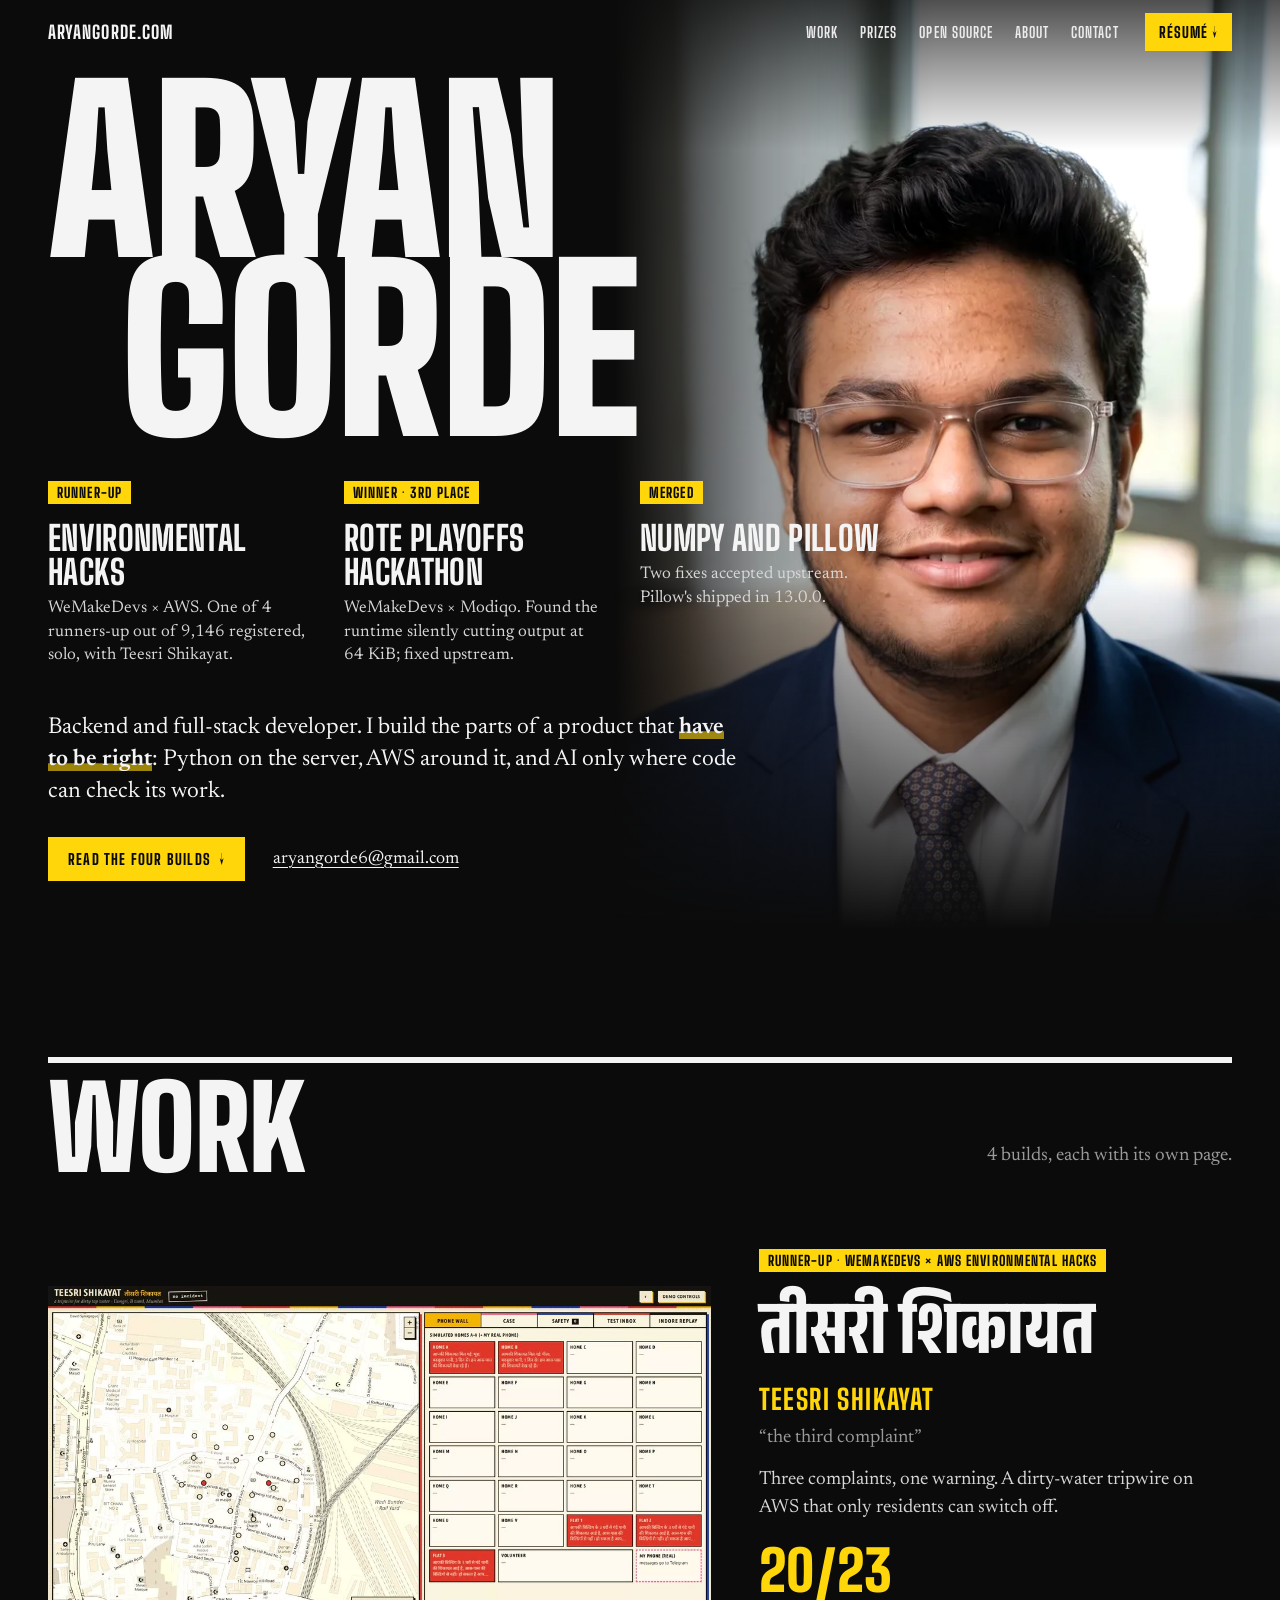
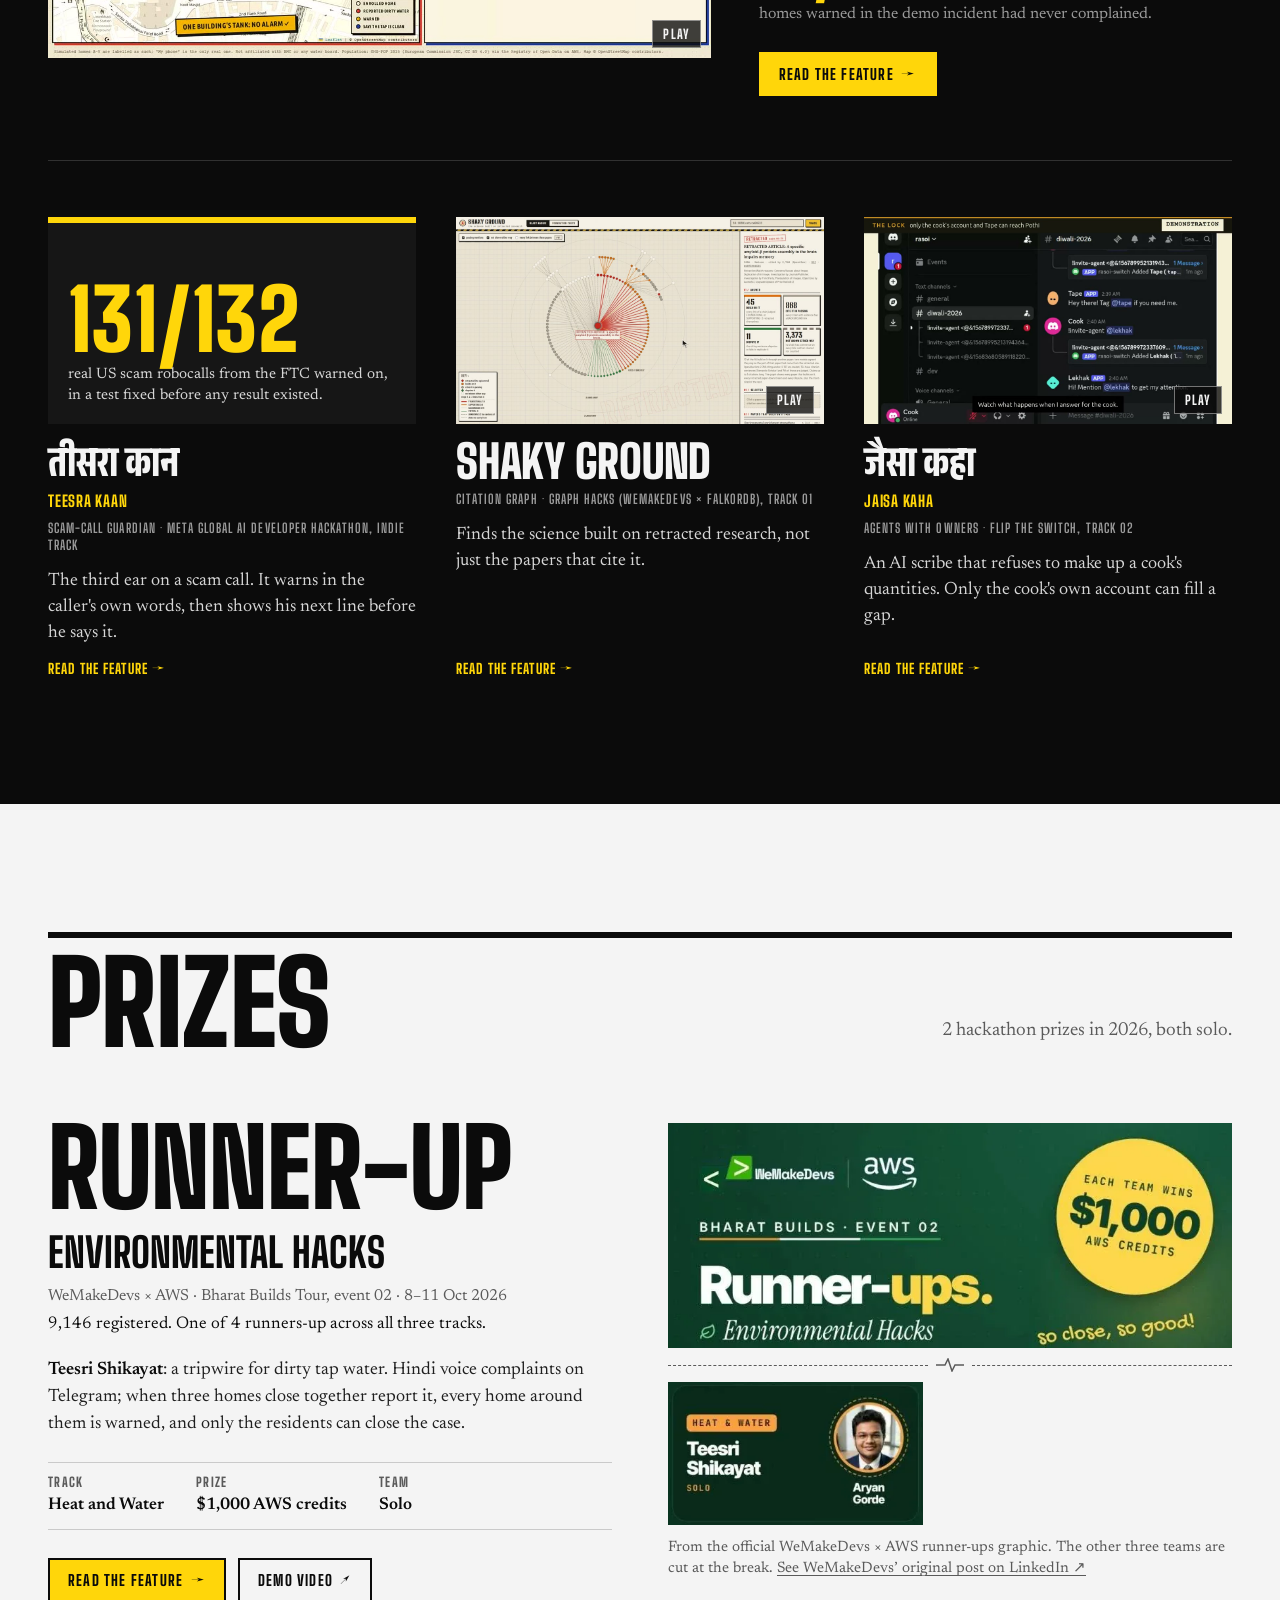
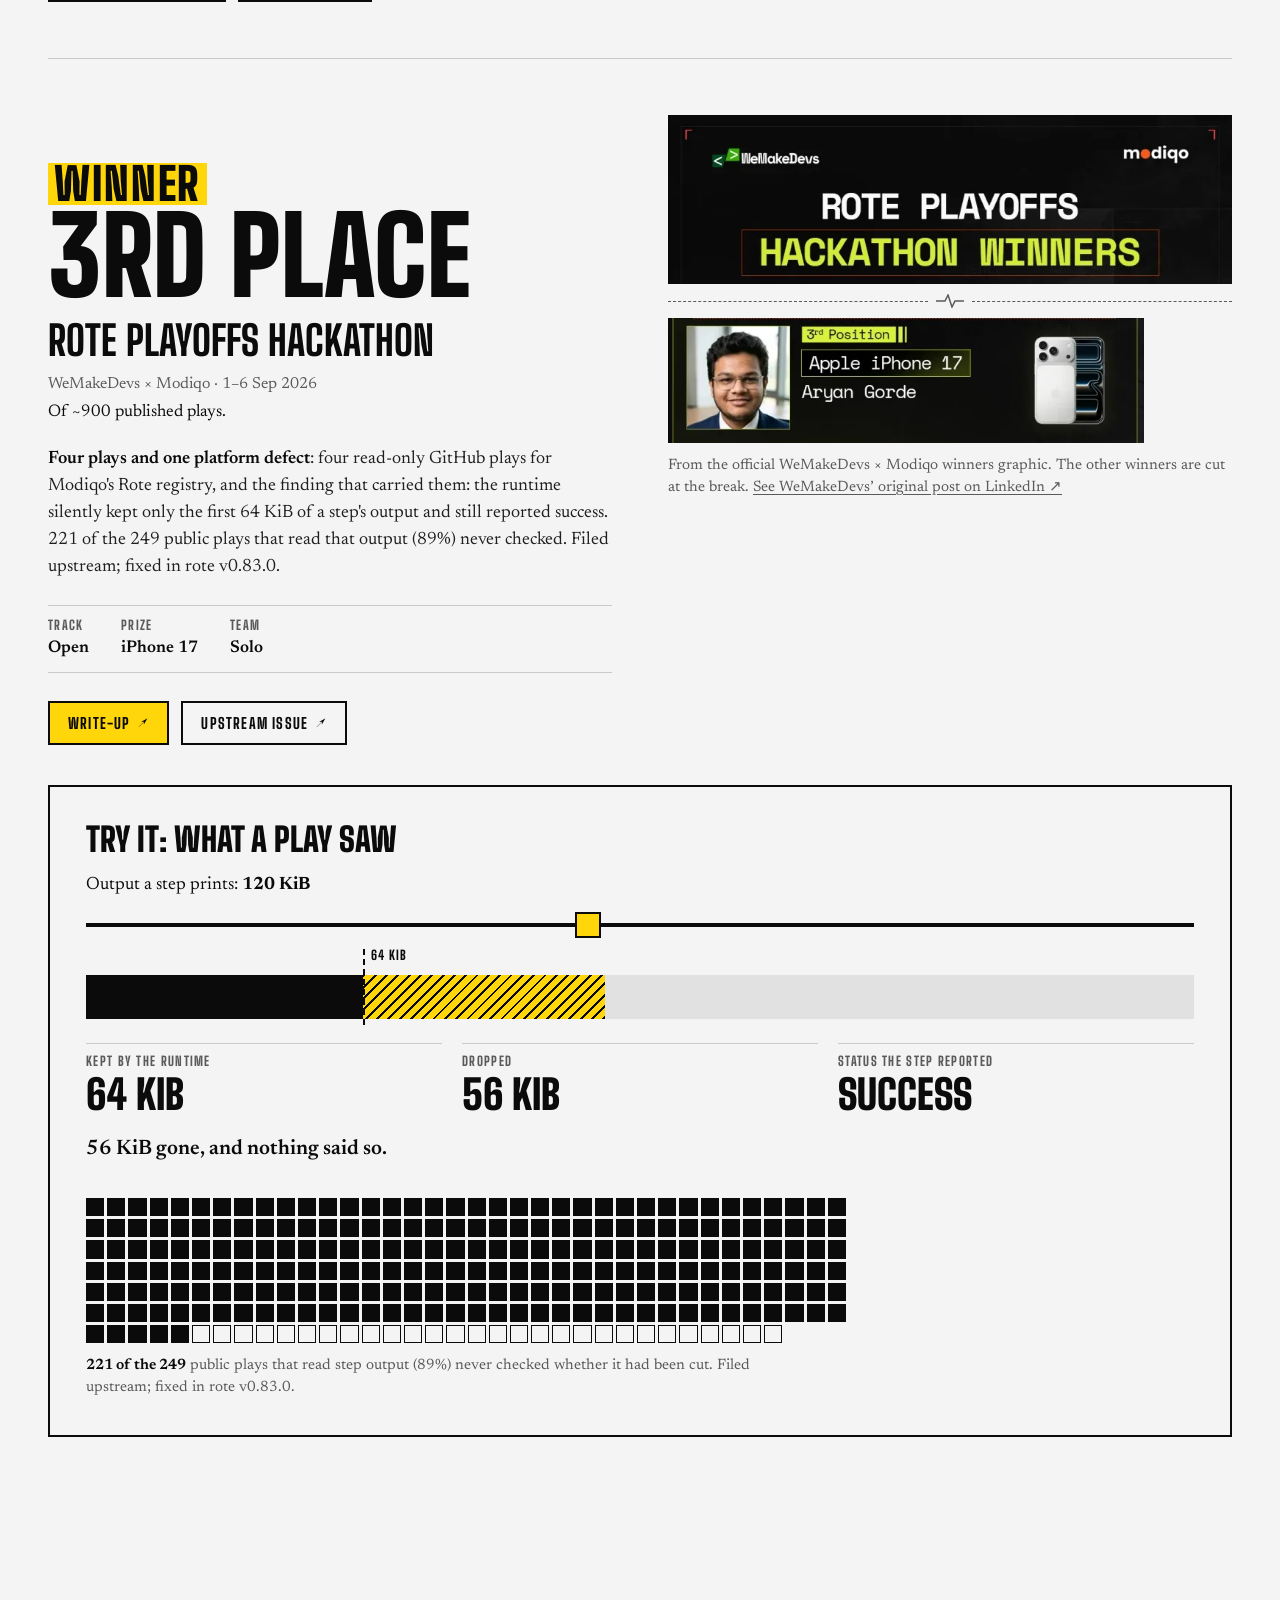
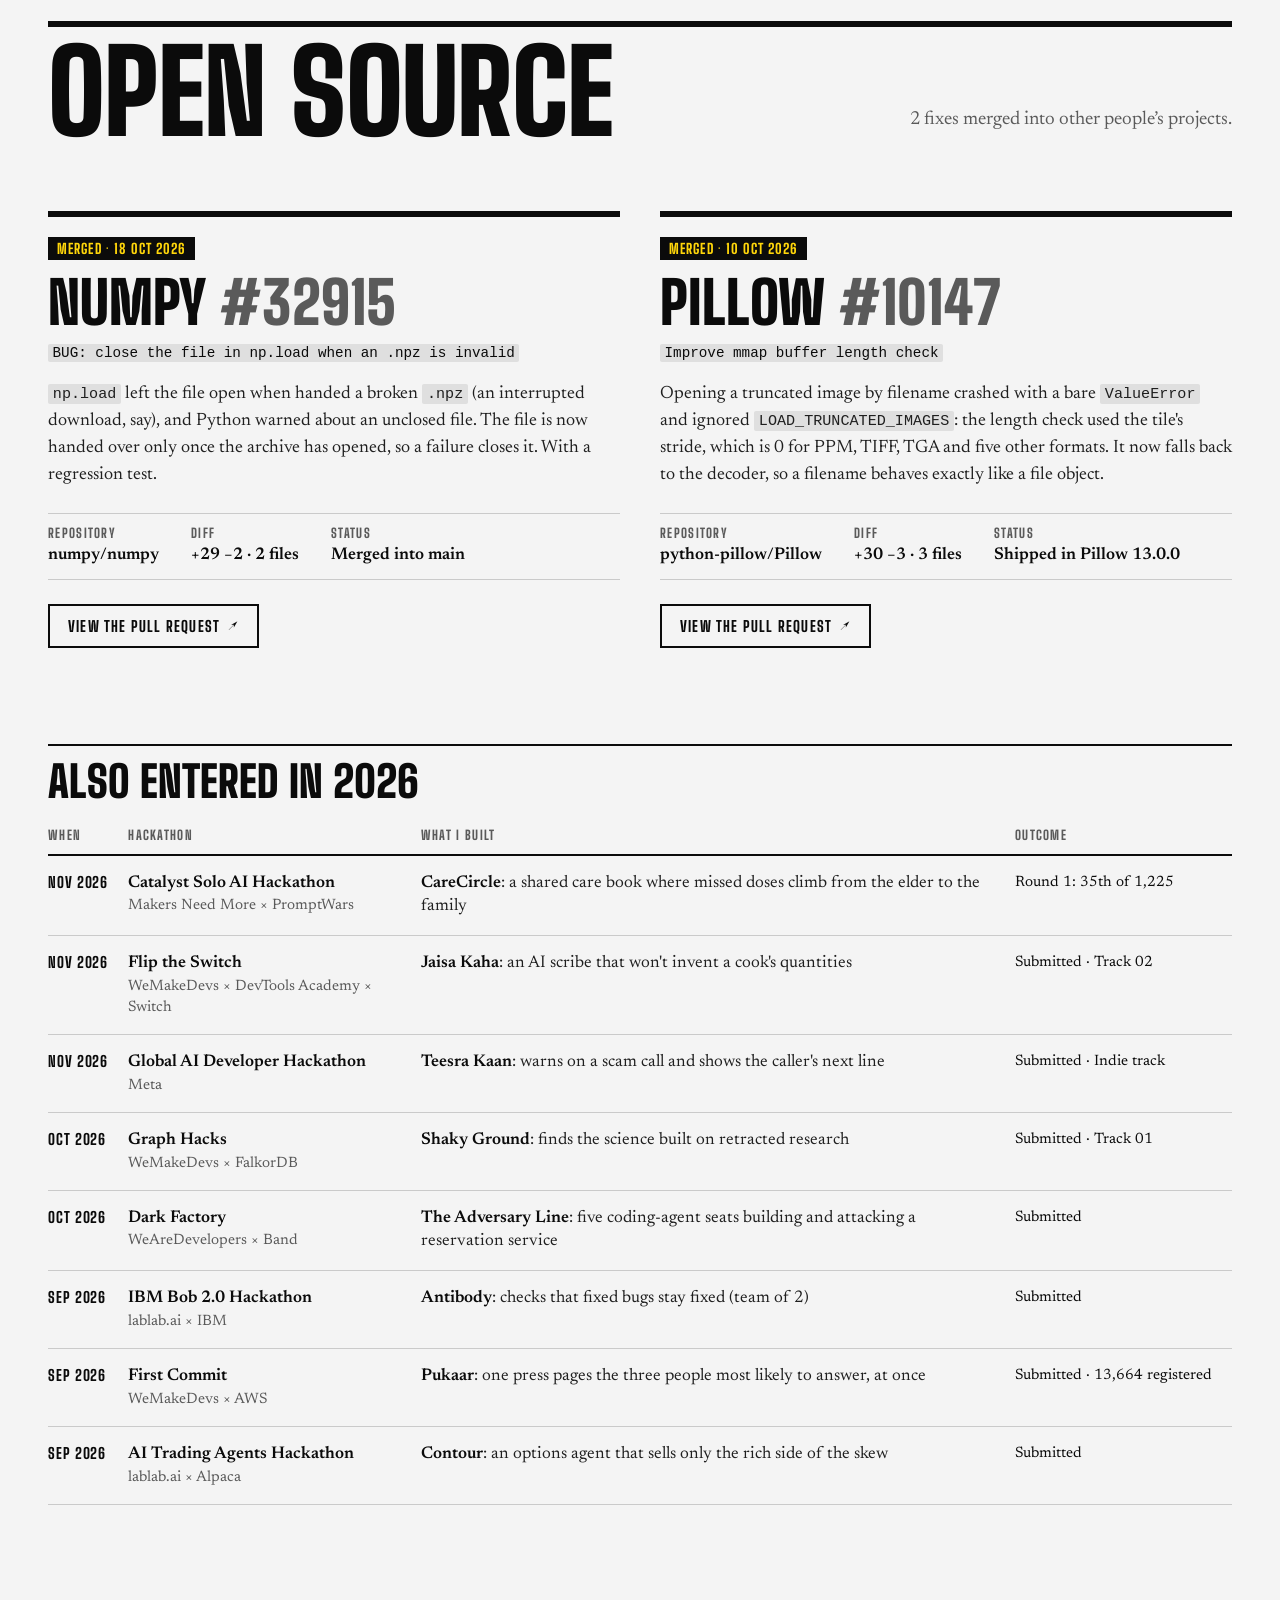
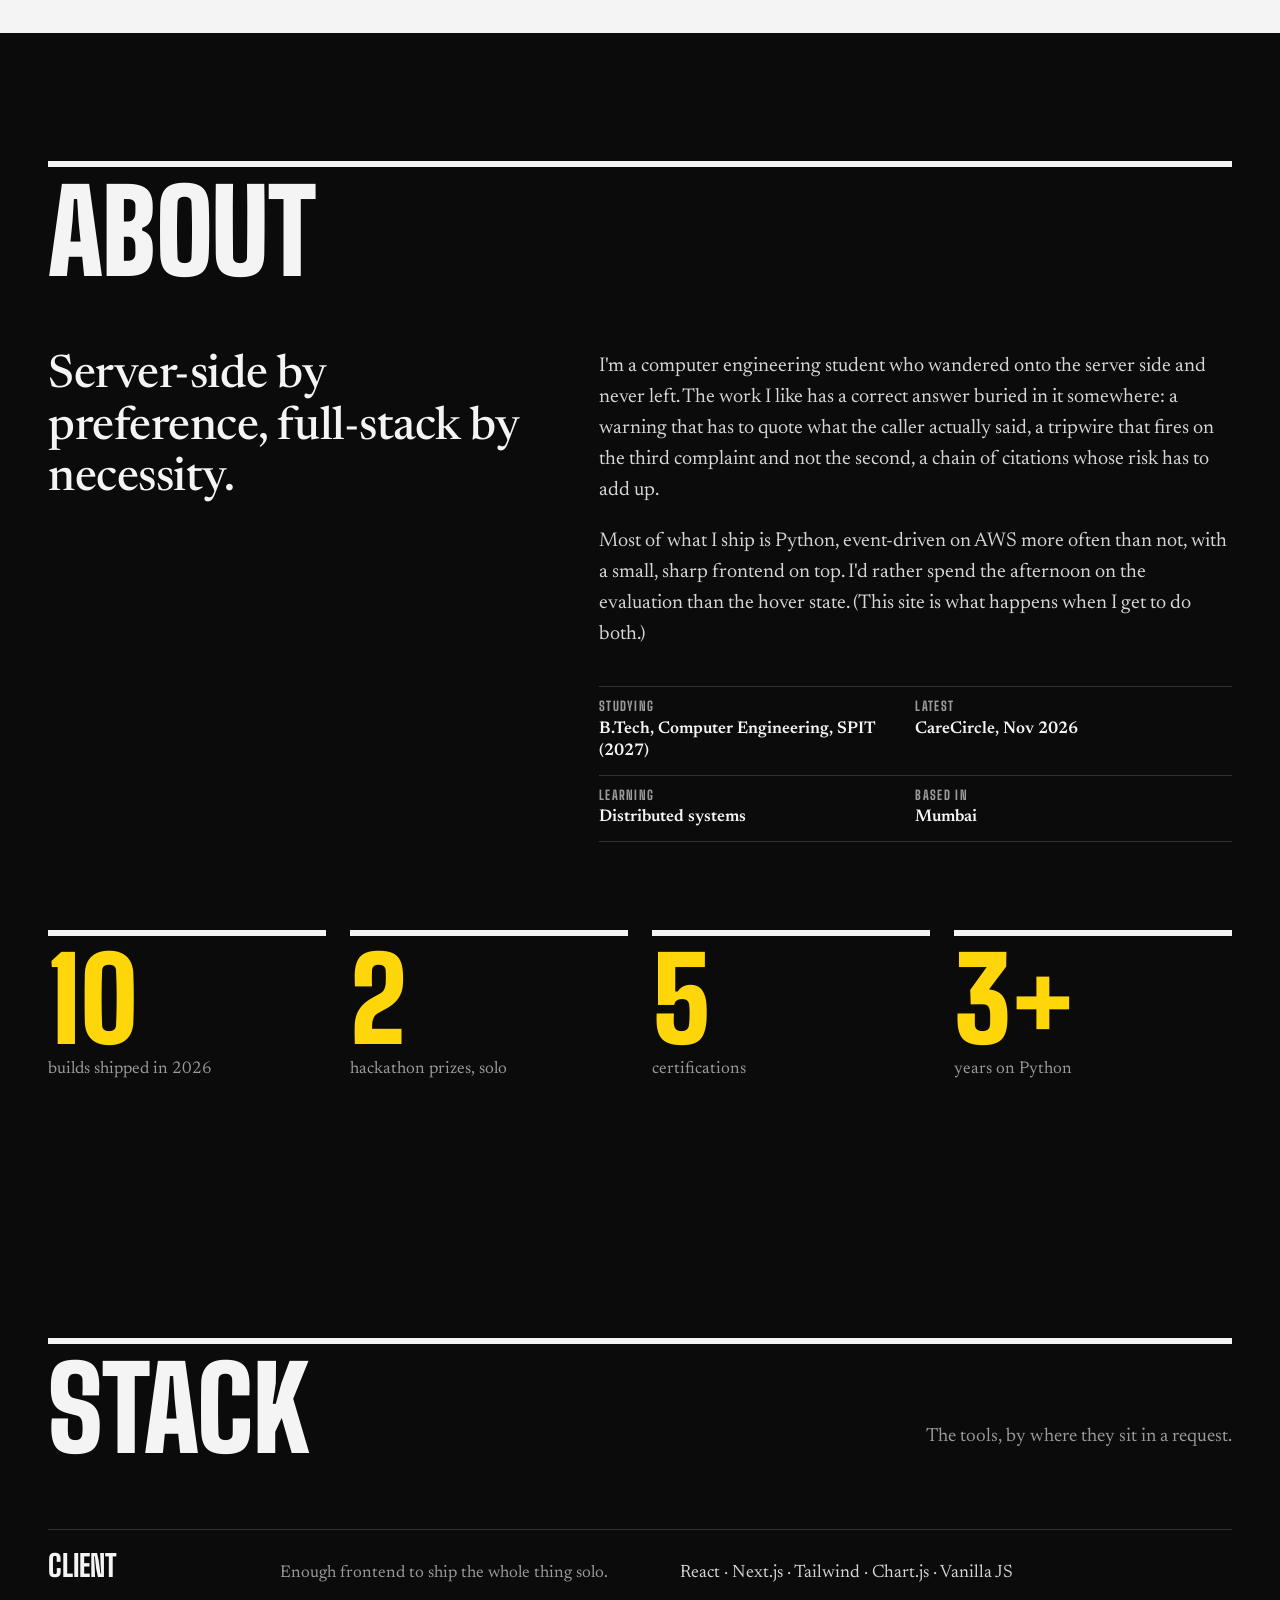
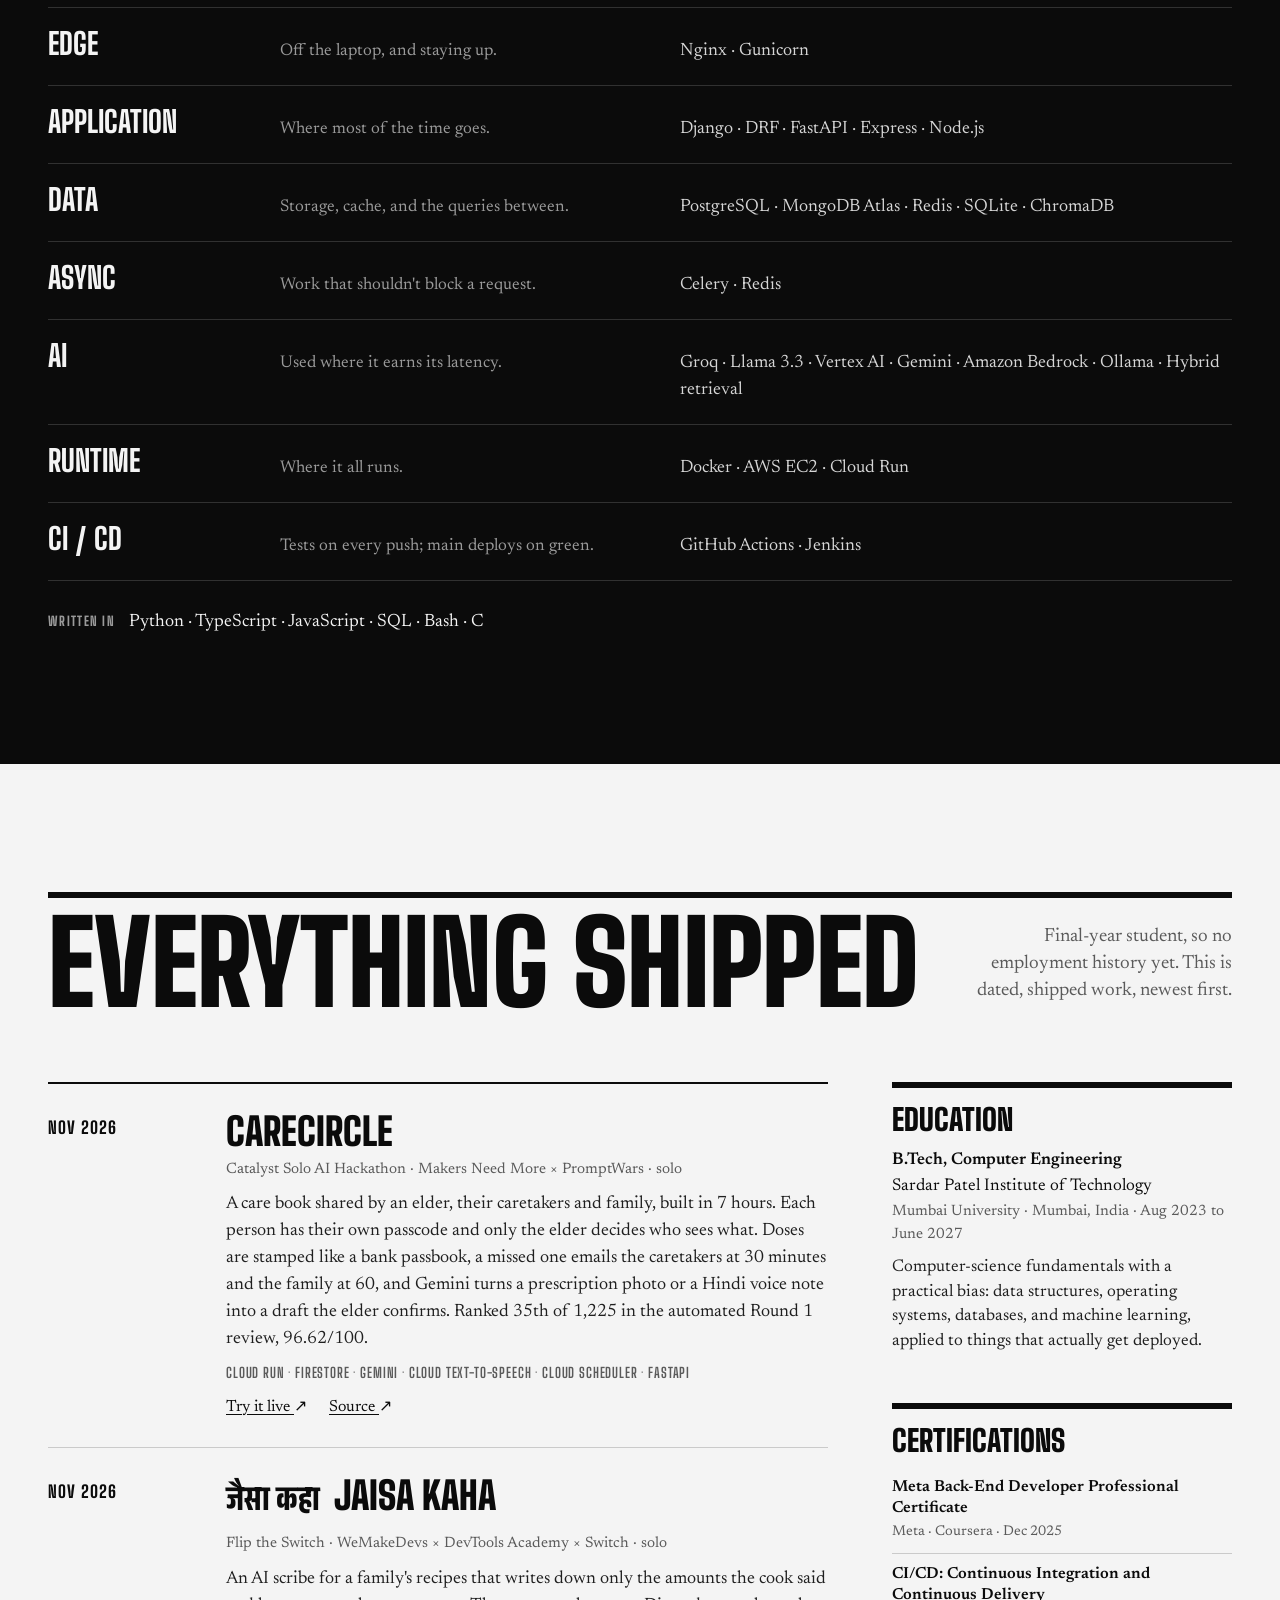
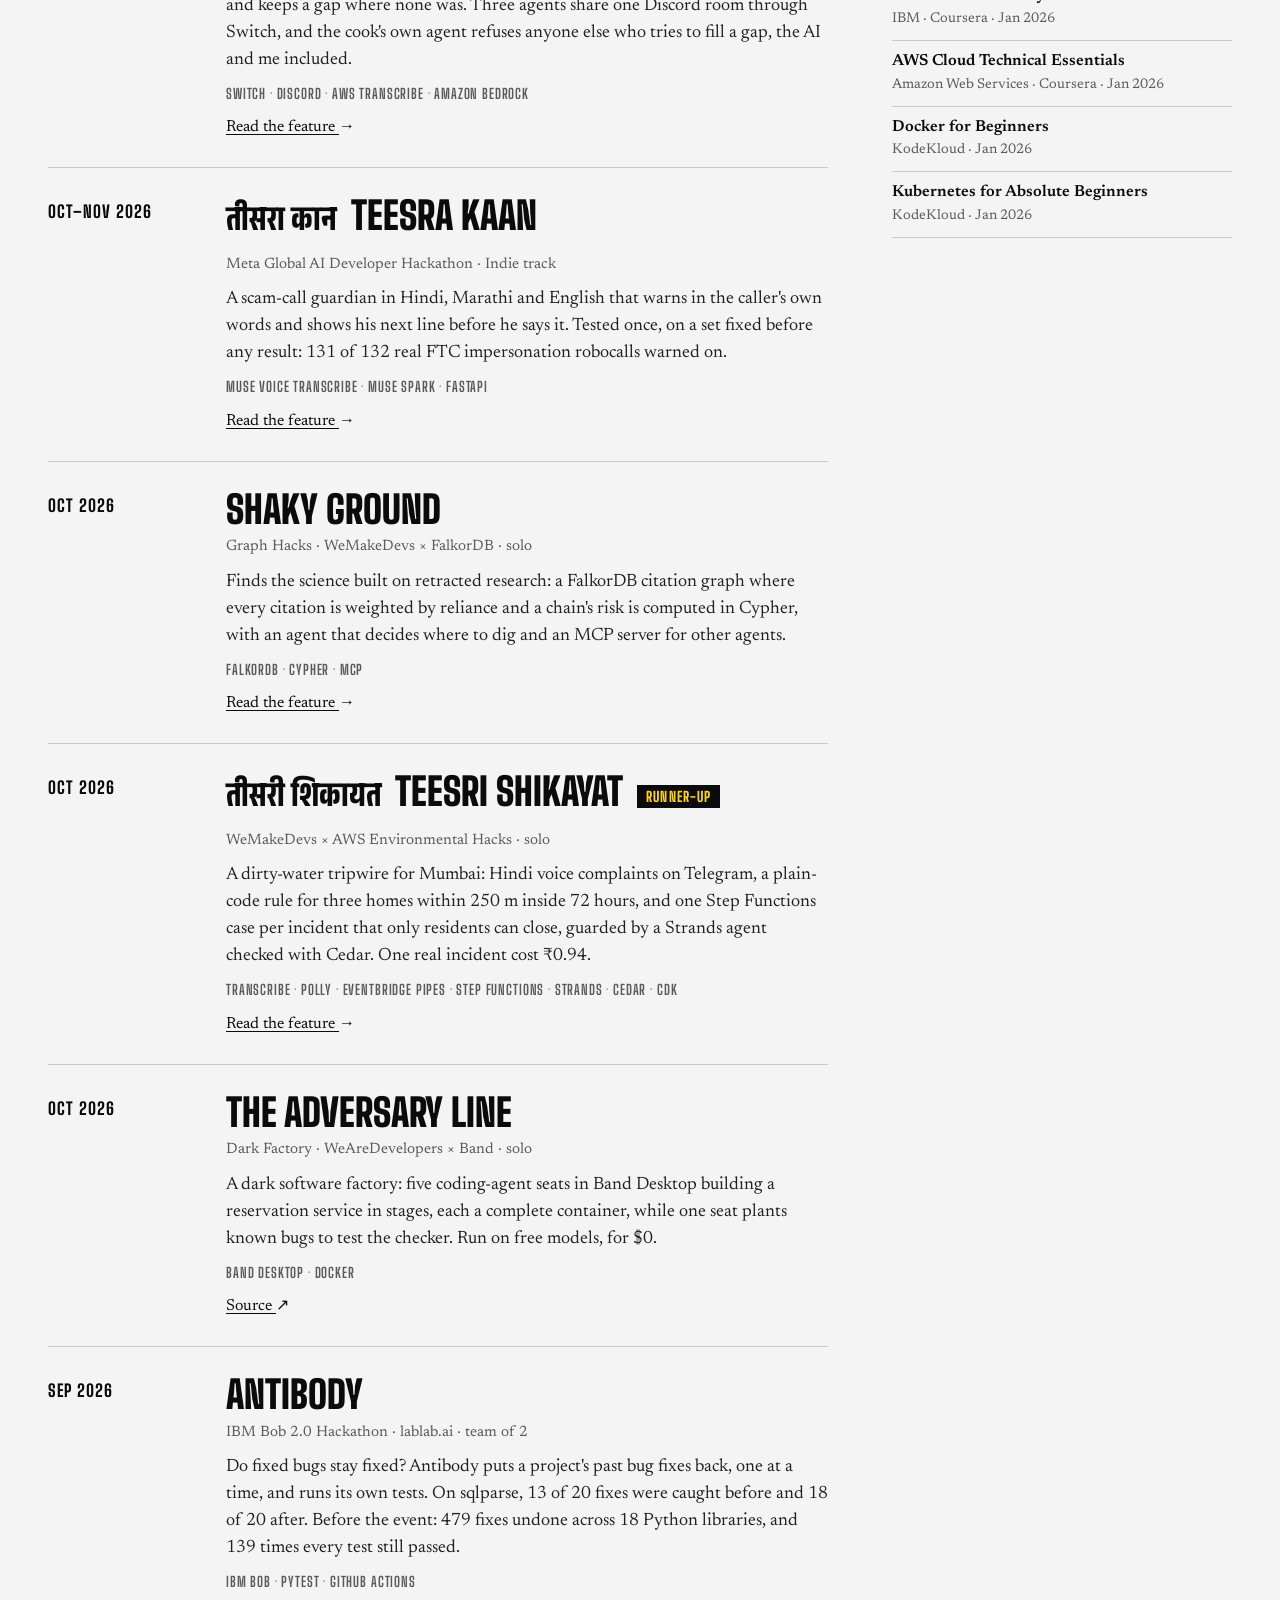
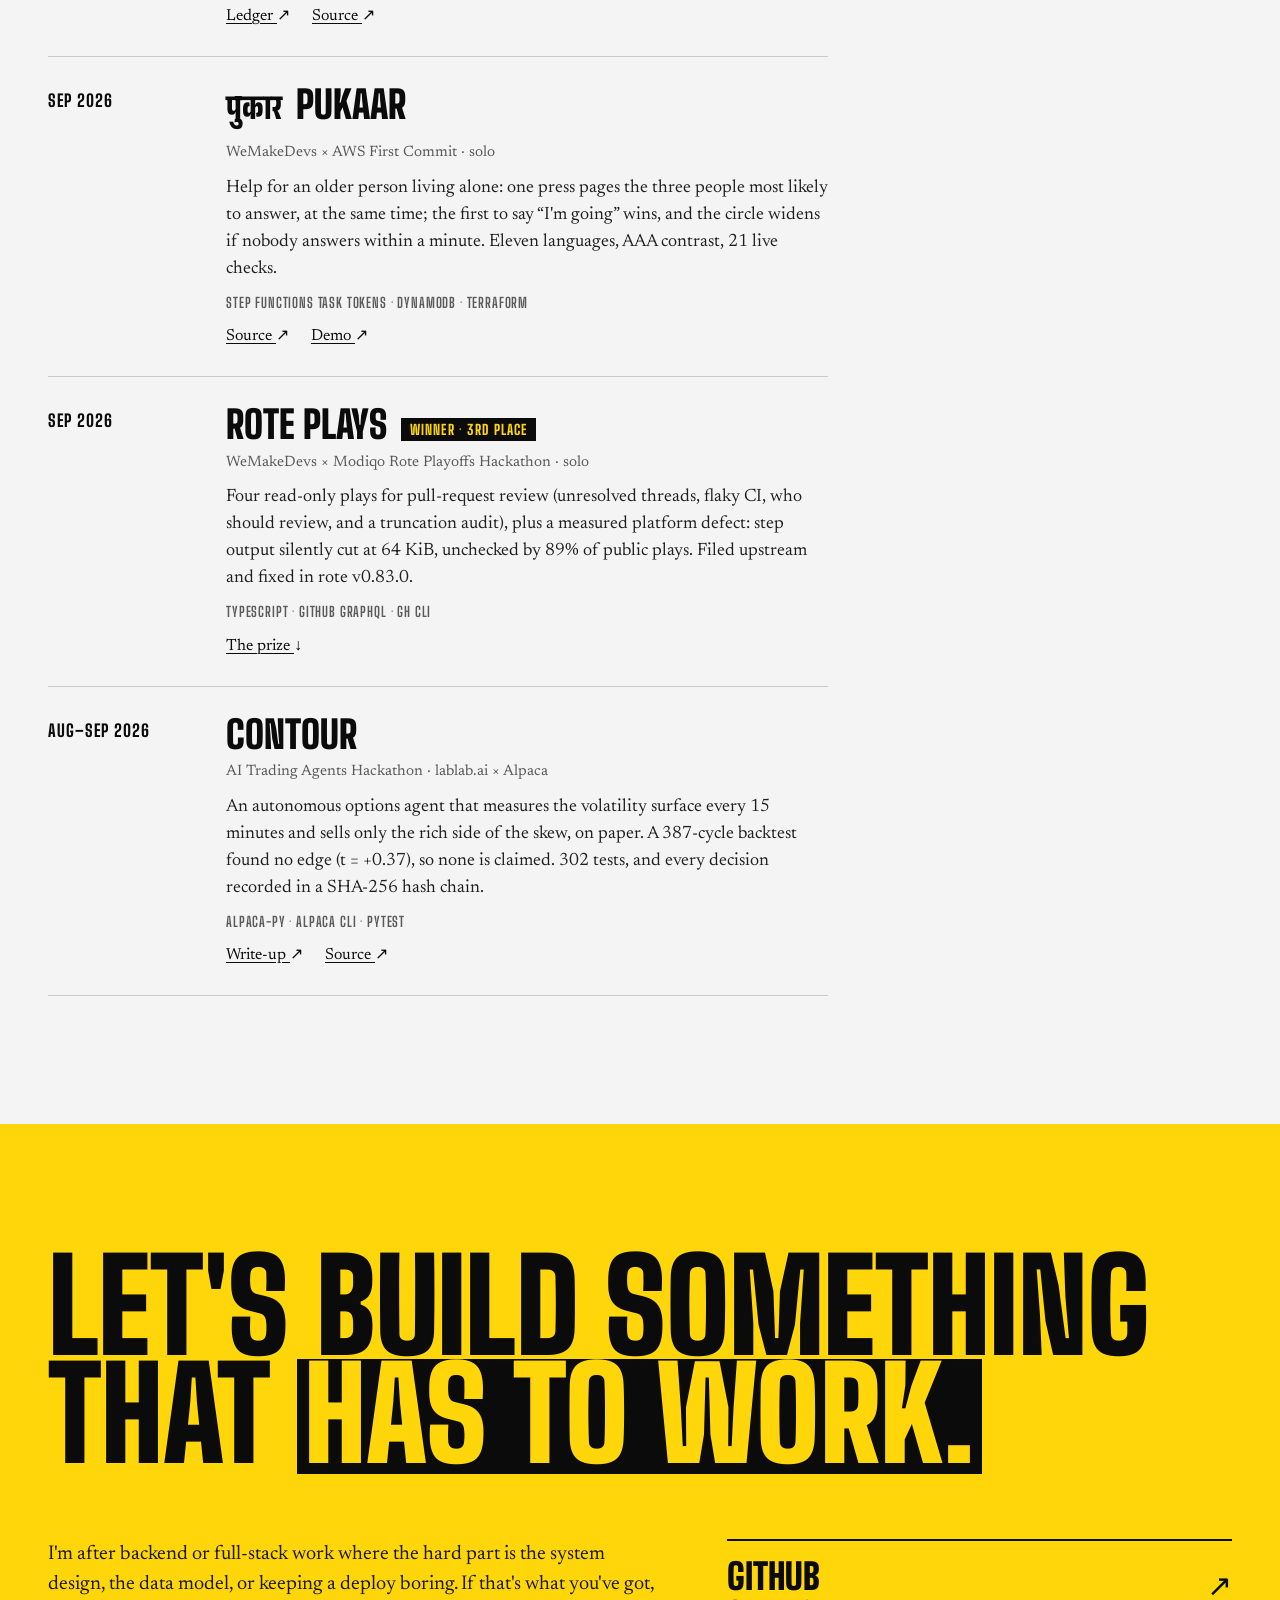
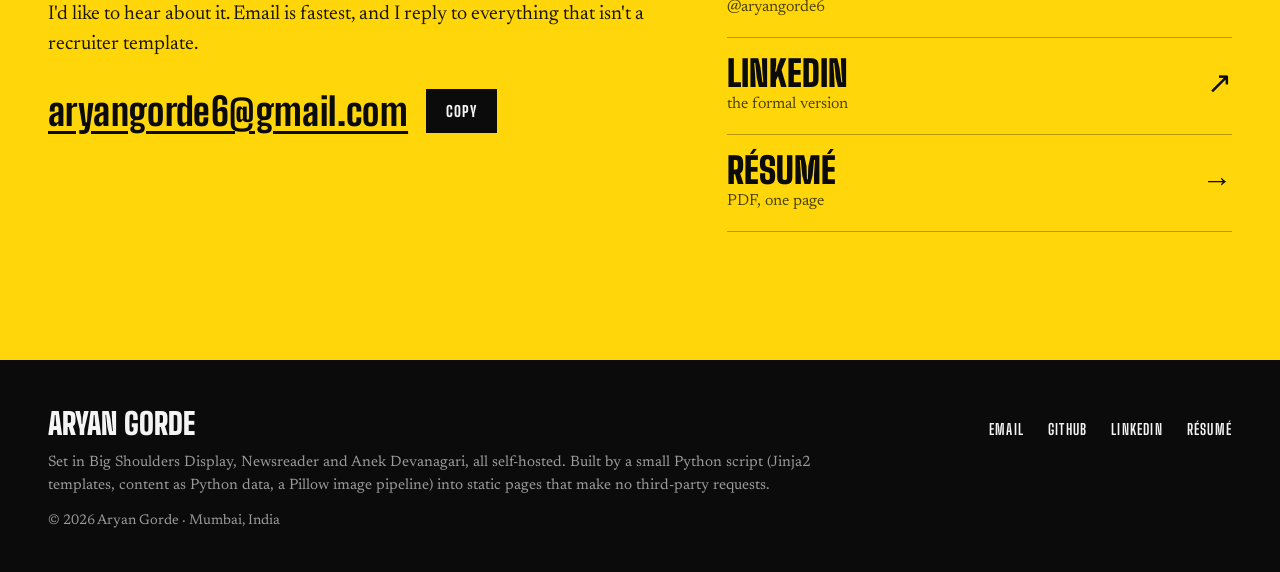
==== commit 3108692d: "Add CareCircle from the Catalyst Solo AI Hackathon CareCircle (Makers Need More x PromptWars, 15 Nov" ====
--- a/index.html
+++ b/index.html
@@ -8,14 +8,14 @@
 <meta name="theme-color" content="#0b0b0b" />
 <link rel="icon" href="data:image/svg+xml,%3Csvg xmlns='http://www.w3.org/2000/svg' viewBox='0 0 32 32'%3E%3Crect width='32' height='32' fill='%230b0b0b'/%3E%3Crect x='5' y='20' width='22' height='7' fill='%23ffd60a'/%3E%3Cpath d='M9 18 15 4h2l6 14h-4l-1-3h-4l-1 3z' fill='%23f4f4f4'/%3E%3C/svg%3E" />
 <meta name="color-scheme" content="dark" />
-<link rel="canonical" href="https://aryangorde.com/" />
+<link rel="canonical" href="https://www.aryangorde.com/" />
 
 <meta property="og:type" content="website" />
 <meta property="og:site_name" content="aryangorde.com" />
 <meta property="og:title" content="Aryan Gorde · Backend and full-stack developer" />
 <meta property="og:description" content="Backends that have to be right, and the proof that they are." />
-<meta property="og:url" content="https://aryangorde.com/" />
-<meta property="og:image" content="https://aryangorde.com/og/home.jpg" />
+<meta property="og:url" content="https://www.aryangorde.com/" />
+<meta property="og:image" content="https://www.aryangorde.com/og/home.jpg" />
 <meta property="og:image:width" content="1200" />
 <meta property="og:image:height" content="630" />
 <meta property="og:image:alt" content="Aryan Gorde, backend & full-stack developer" />
@@ -1375,8 +1375,8 @@
   "@context": "https://schema.org",
   "@type": "Person",
   "name": "Aryan Gorde",
-  "url": "https://aryangorde.com/",
-  "image": "https://aryangorde.com/images/aryan-1200.jpg",
+  "url": "https://www.aryangorde.com/",
+  "image": "https://www.aryangorde.com/images/aryan-1200.jpg",
   "jobTitle": "Backend & full-stack developer",
   "email": "mailto:aryangorde6@gmail.com",
   "alumniOf": "Sardar Patel Institute of Technology",
@@ -1620,6 +1620,11 @@
       </thead>
       <tbody>        <tr>
           <td class="ent-when">Nov 2026</td>
+          <td class="ent-event"><b>Catalyst Solo AI Hackathon</b><span>Makers Need More × PromptWars</span></td>
+          <td class="ent-build"><b>CareCircle</b>: a shared care book where missed doses climb from the elder to the family</td>
+          <td class="ent-out">Round 1: 35th of 1,225</td>
+        </tr>        <tr>
+          <td class="ent-when">Nov 2026</td>
           <td class="ent-event"><b>Flip the Switch</b><span>WeMakeDevs × DevTools Academy × Switch</span></td>
           <td class="ent-build"><b>Jaisa Kaha</b>: an AI scribe that won't invent a cook's quantities</td>
           <td class="ent-out">Submitted · Track 02</td>
@@ -1664,10 +1669,10 @@
 
     <div class="about">
       <p class="about-lede">Server-side by preference, full-stack by necessity.</p>
-      <div class="about-body">        <p>I'm a computer engineering student who wandered onto the server side and never left. The work I like has a correct answer buried in it somewhere: a warning that has to quote what the caller actually said, a tripwire that fires on the third complaint and not the second, a chain of citations whose risk has to add up.</p>        <p>Most of what I ship is Python, event-driven on AWS more often than not, with a small, sharp frontend on top. I'd rather spend the afternoon on the evaluation than the hover state. (This site is what happens when I get to do both.)</p>        <dl class="facts facts-dark">          <div><dt>Studying</dt><dd>B.Tech, Computer Engineering, SPIT (2027)</dd></div>          <div><dt>Latest</dt><dd>Jaisa Kaha, Nov 2026</dd></div>          <div><dt>Learning</dt><dd>Distributed systems</dd></div>          <div><dt>Based in</dt><dd>Mumbai</dd></div>        </dl>
+      <div class="about-body">        <p>I'm a computer engineering student who wandered onto the server side and never left. The work I like has a correct answer buried in it somewhere: a warning that has to quote what the caller actually said, a tripwire that fires on the third complaint and not the second, a chain of citations whose risk has to add up.</p>        <p>Most of what I ship is Python, event-driven on AWS more often than not, with a small, sharp frontend on top. I'd rather spend the afternoon on the evaluation than the hover state. (This site is what happens when I get to do both.)</p>        <dl class="facts facts-dark">          <div><dt>Studying</dt><dd>B.Tech, Computer Engineering, SPIT (2027)</dd></div>          <div><dt>Latest</dt><dd>CareCircle, Nov 2026</dd></div>          <div><dt>Learning</dt><dd>Distributed systems</dd></div>          <div><dt>Based in</dt><dd>Mumbai</dd></div>        </dl>
       </div>
     </div>
-    <ul class="figs">      <li><b>9</b><span>builds shipped in 2026</span></li>      <li><b>2</b><span>hackathon prizes, solo</span></li>      <li><b>5</b><span>certifications</span></li>      <li><b>3+</b><span>years on Python</span></li>    </ul>
+    <ul class="figs">      <li><b>10</b><span>builds shipped in 2026</span></li>      <li><b>2</b><span>hackathon prizes, solo</span></li>      <li><b>5</b><span>certifications</span></li>      <li><b>3+</b><span>years on Python</span></li>    </ul>
   </div>
 </section><section class="section" id="stack" aria-labelledby="stack-title">
   <div class="wrap">
@@ -1718,6 +1723,13 @@
 
     <div class="log-grid">
       <ol class="log">        <li class="log-row">
+          <p class="log-date">Nov 2026</p>
+          <div class="log-body">
+            <h3 class="log-name">CareCircle</h3>
+            <p class="log-ctx">Catalyst Solo AI Hackathon · Makers Need More × PromptWars · solo</p>
+            <p class="log-detail">A care book shared by an elder, their caretakers and family, built in 7 hours. Each person has their own passcode and only the elder decides who sees what. Doses are stamped like a bank passbook, a missed one emails the caretakers at 30 minutes and the family at 60, and Gemini turns a prescription photo or a Hindi voice note into a draft the elder confirms. Ranked 35th of 1,225 in the automated Round 1 review, 96.62/100.</p>
+            <p class="log-tech">Cloud Run · Firestore · Gemini · Cloud Text-to-Speech · Cloud Scheduler · FastAPI</p>            <p class="log-links"><a class="text-link" href="https://carecircle-641776536530.asia-south1.run.app" target="_blank" rel="noopener">Try it live <span class="arr" aria-hidden="true">↗</span></a><a class="text-link" href="https://github.com/aryangorde6/carecircle" target="_blank" rel="noopener">Source <span class="arr" aria-hidden="true">↗</span></a>            </p>          </div>
+        </li>        <li class="log-row">
           <p class="log-date">Nov 2026</p>
           <div class="log-body">
             <h3 class="log-name"><span class="log-hi" lang="hi">जैसा कहा</span> Jaisa Kaha</h3>
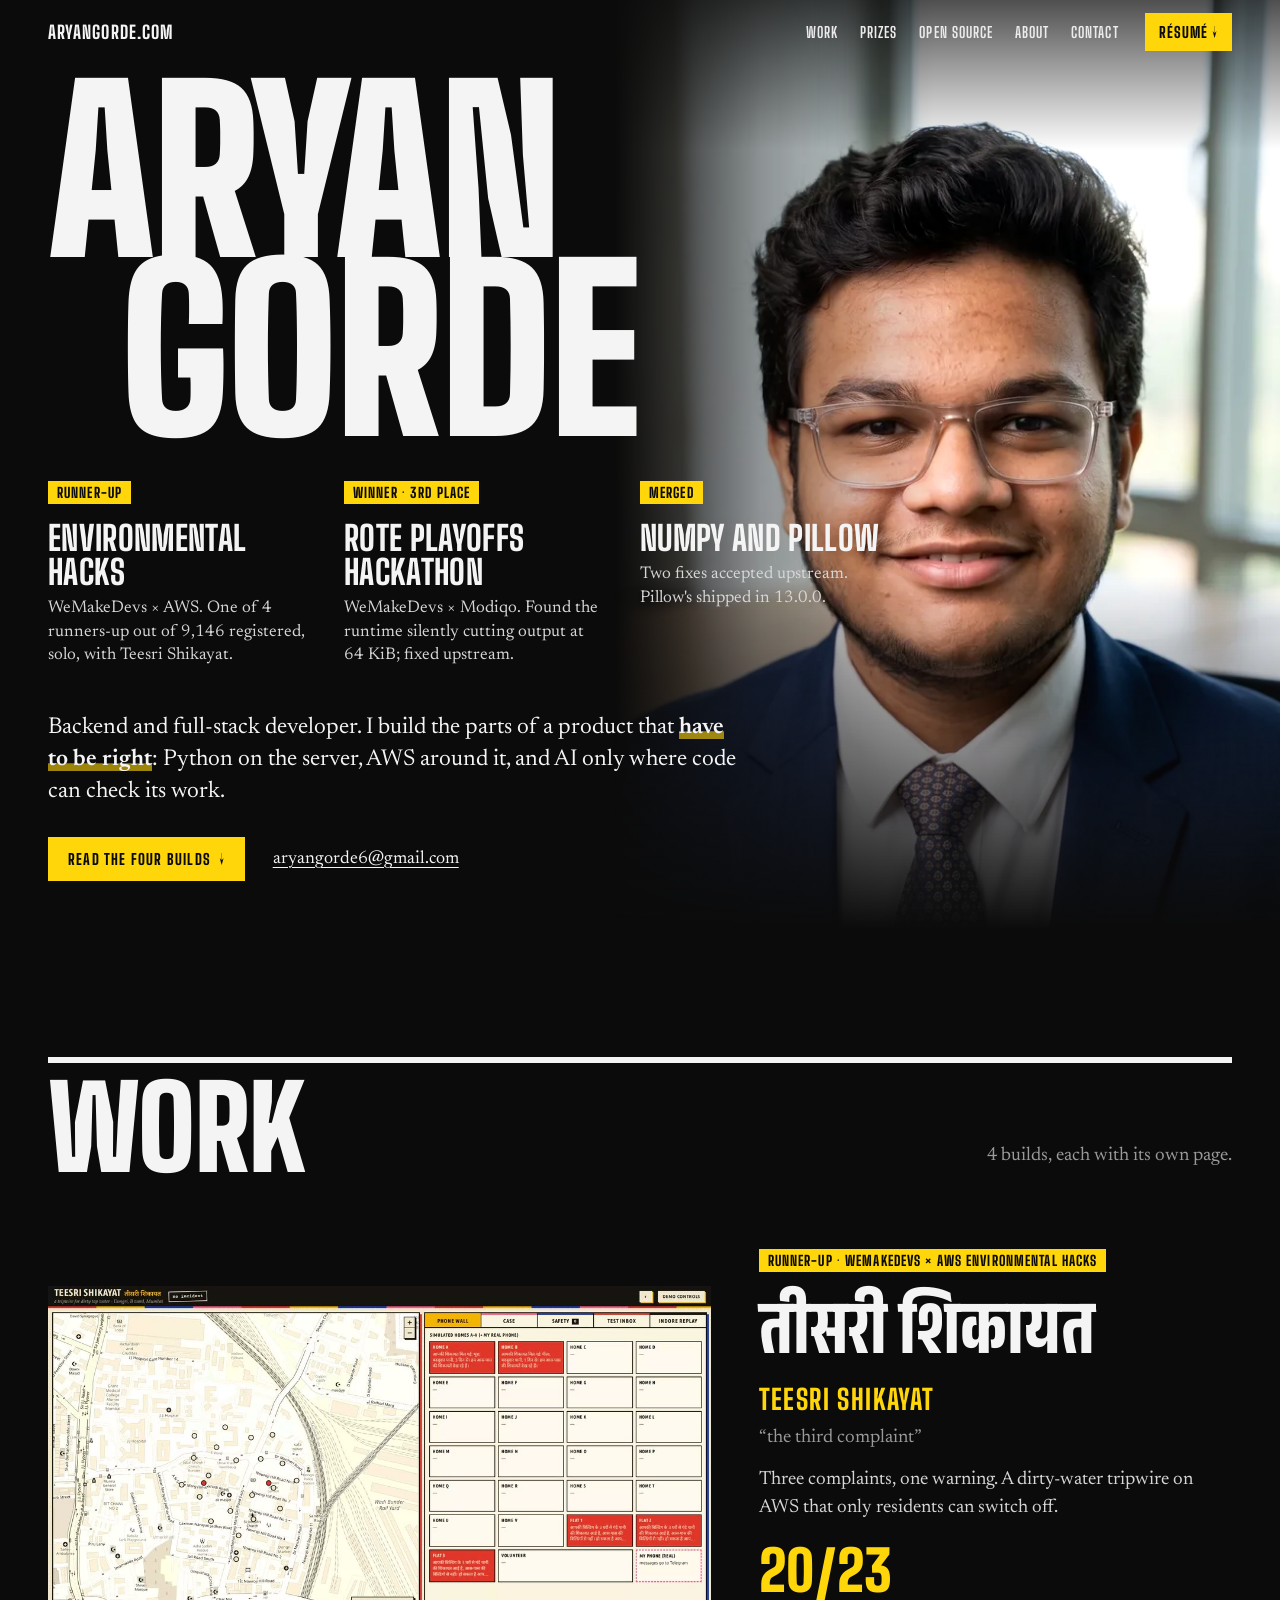
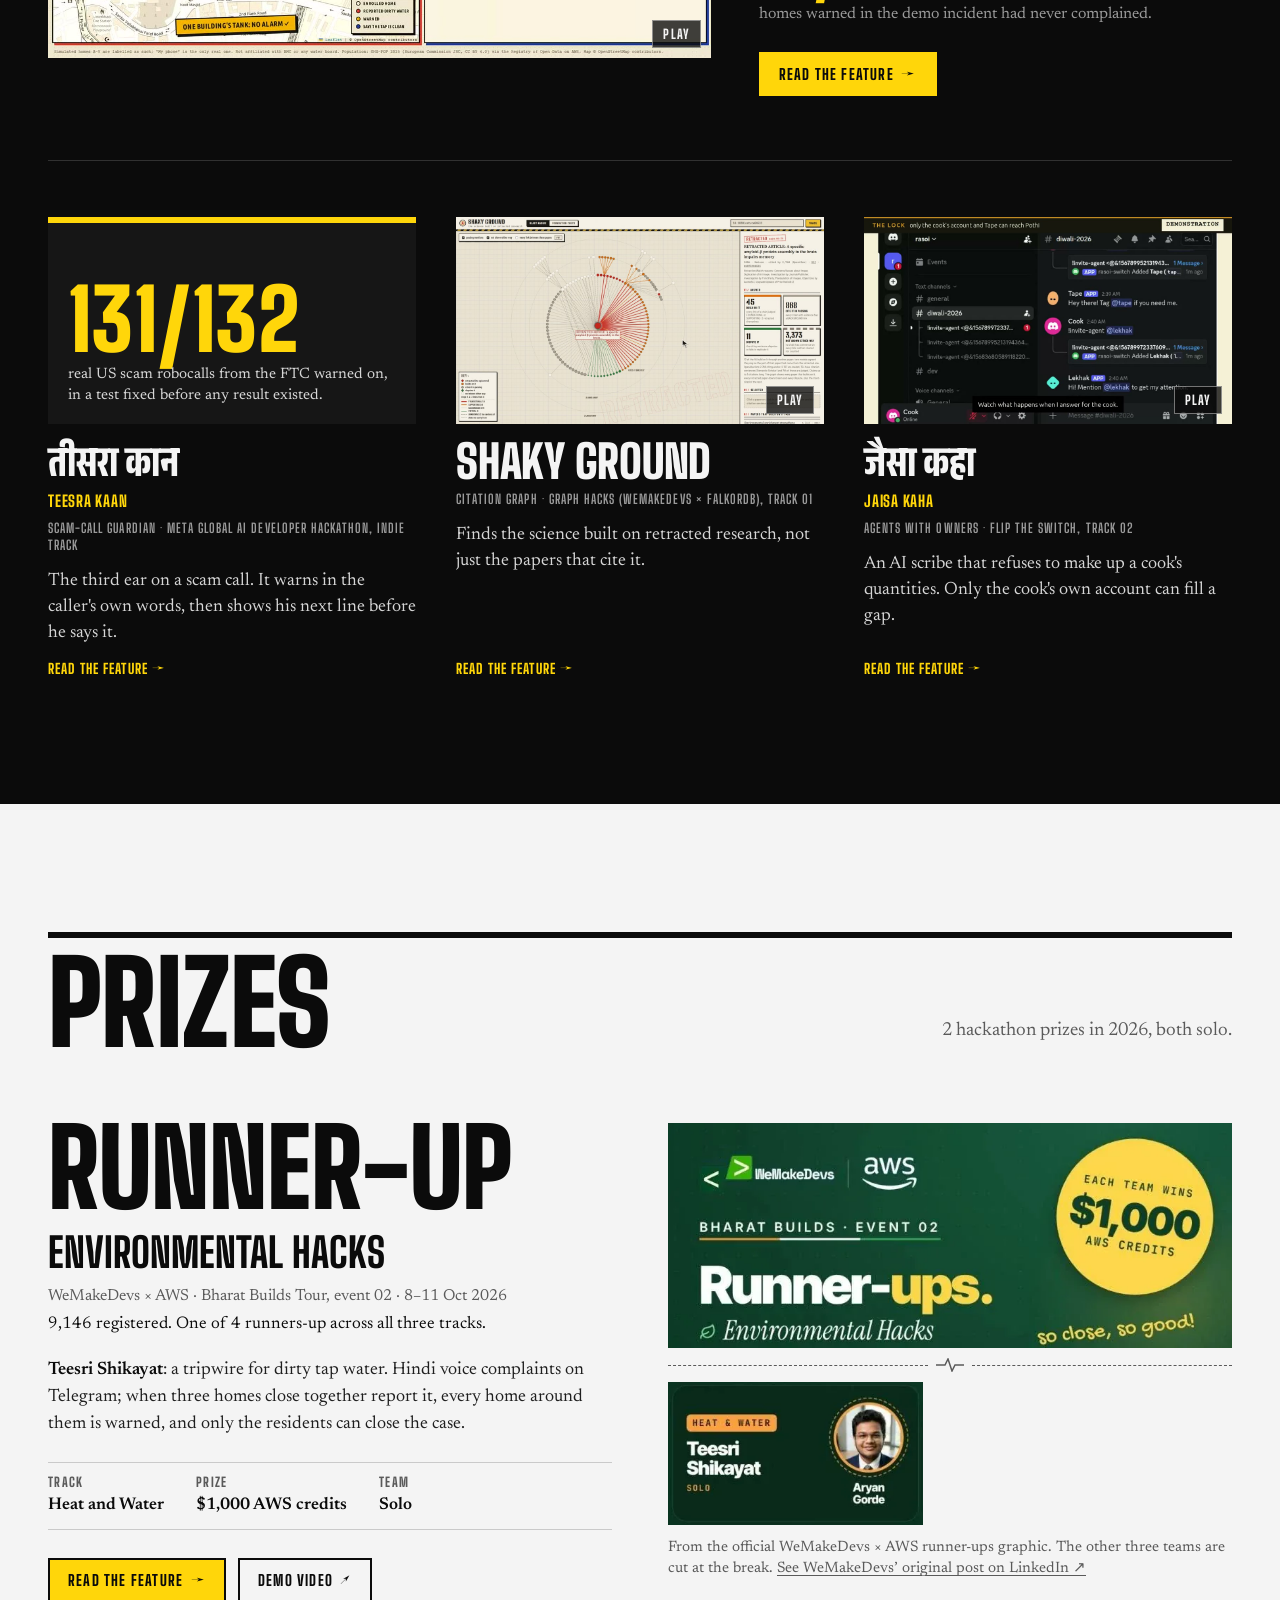
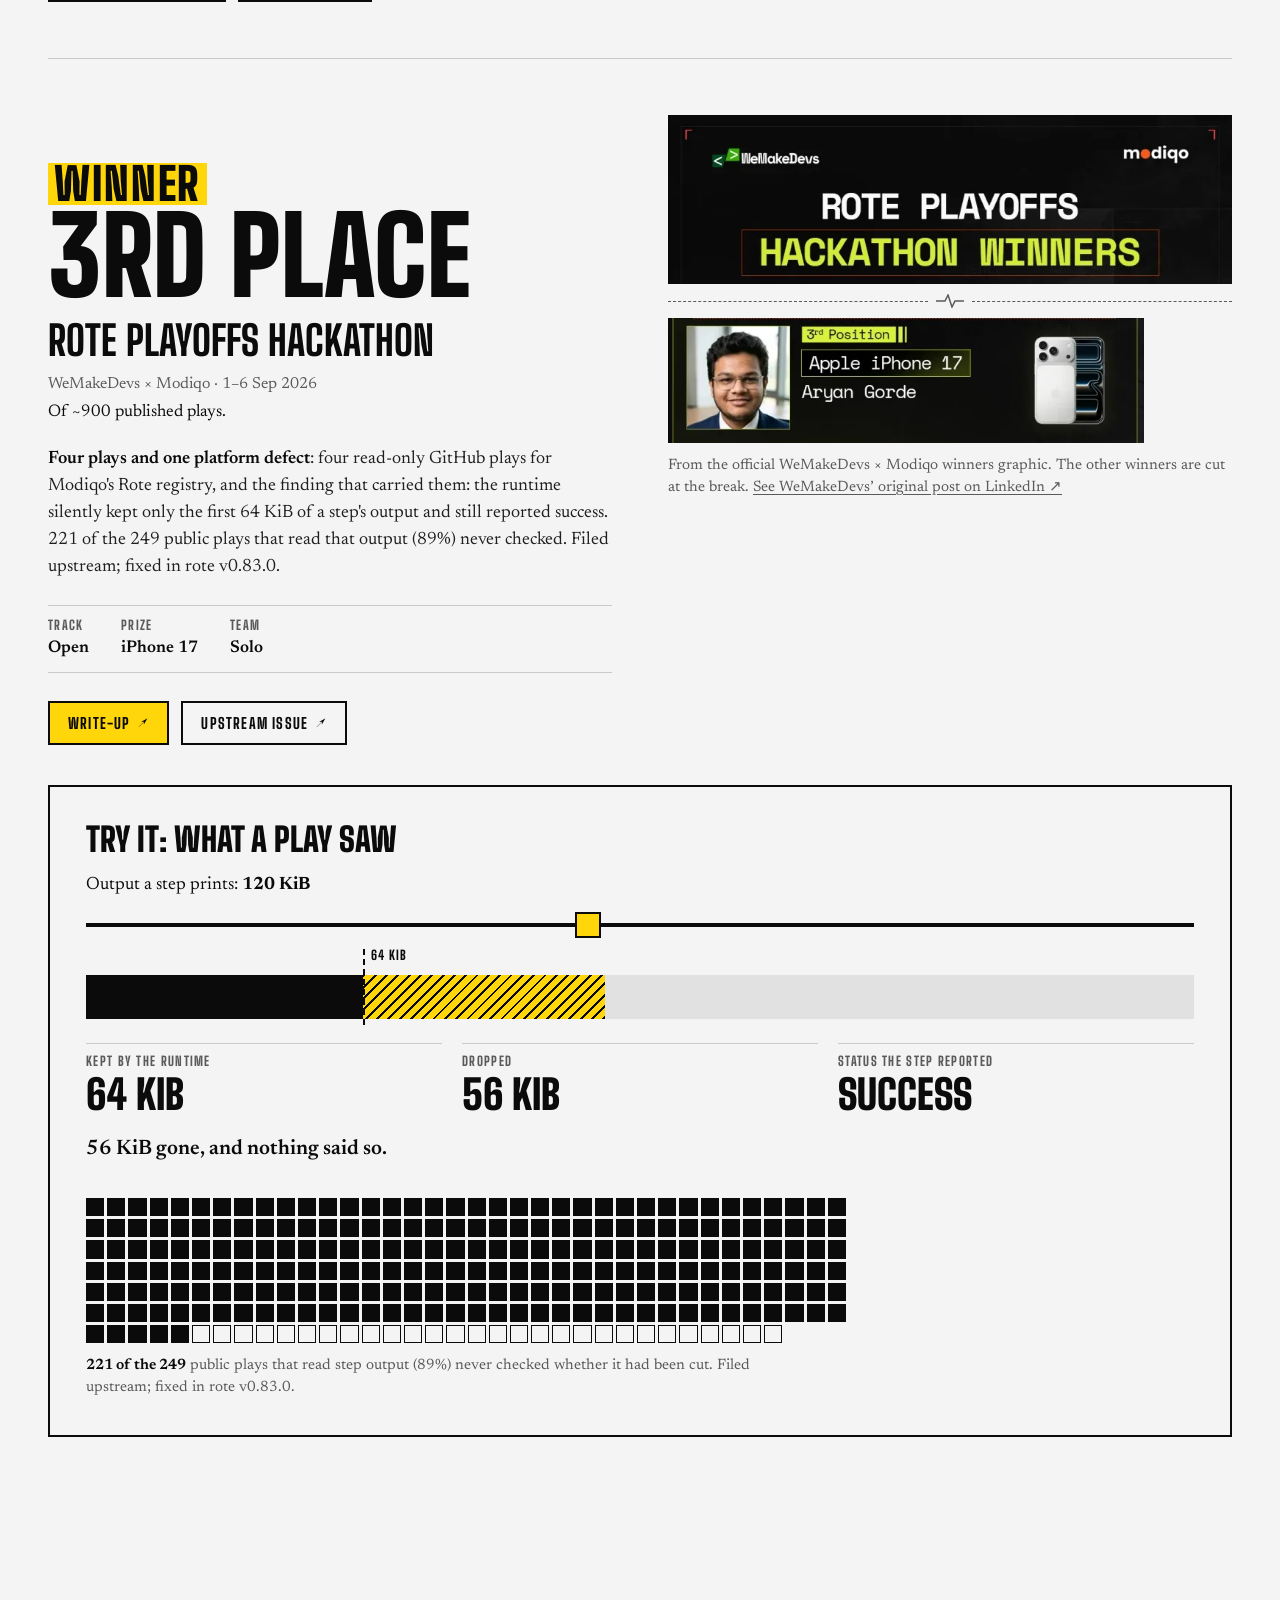
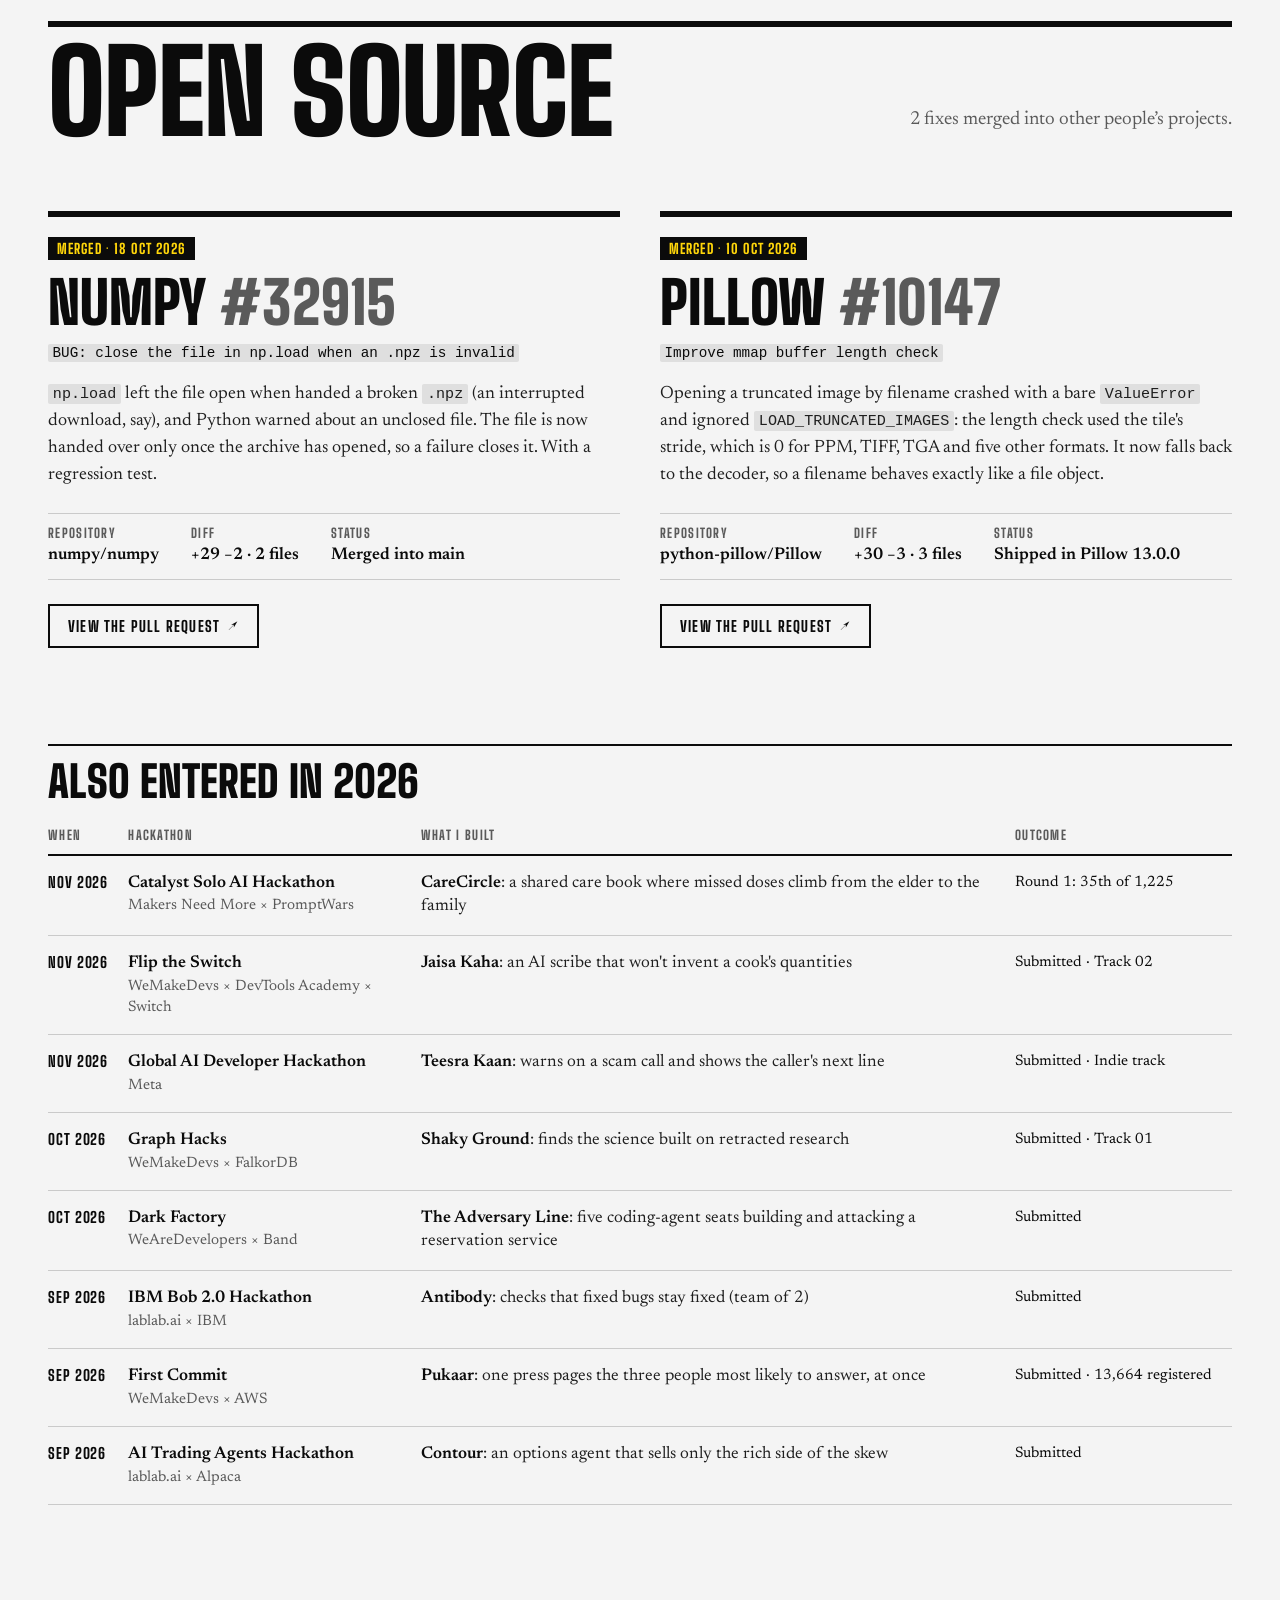
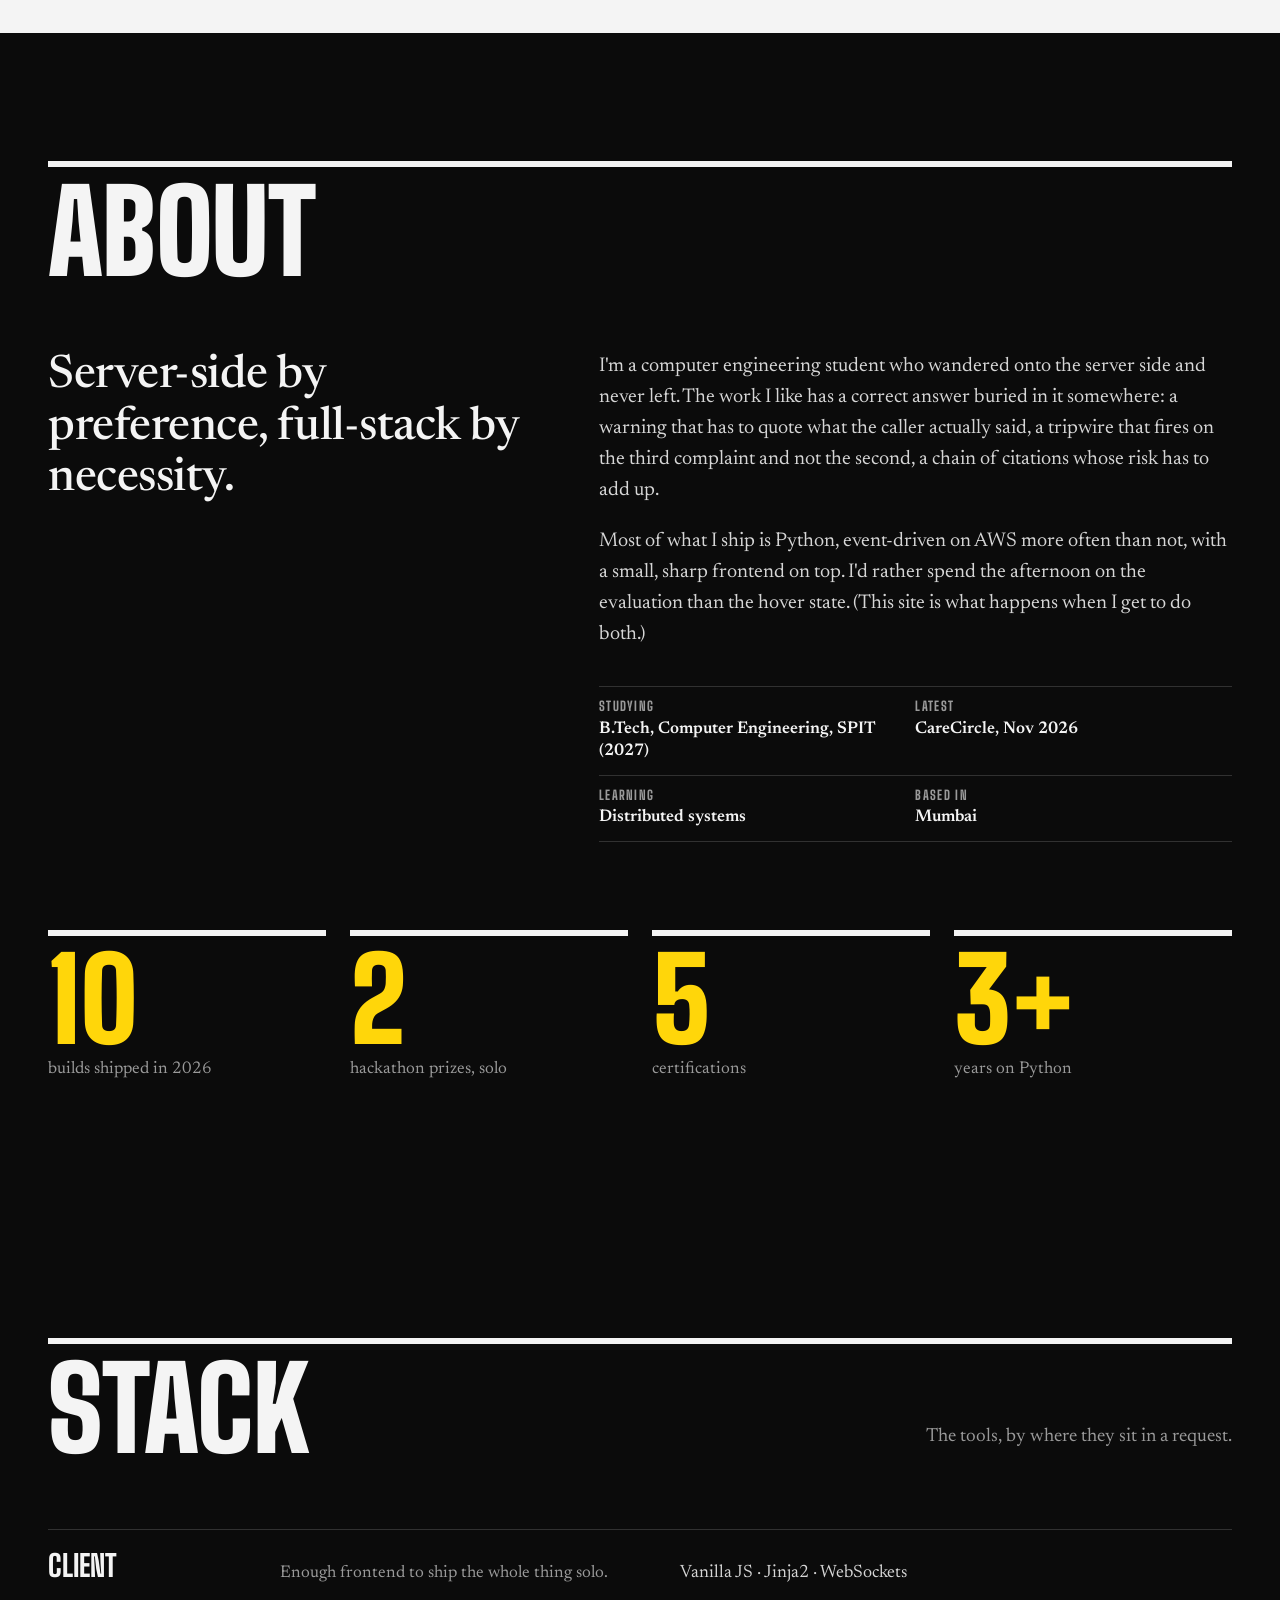
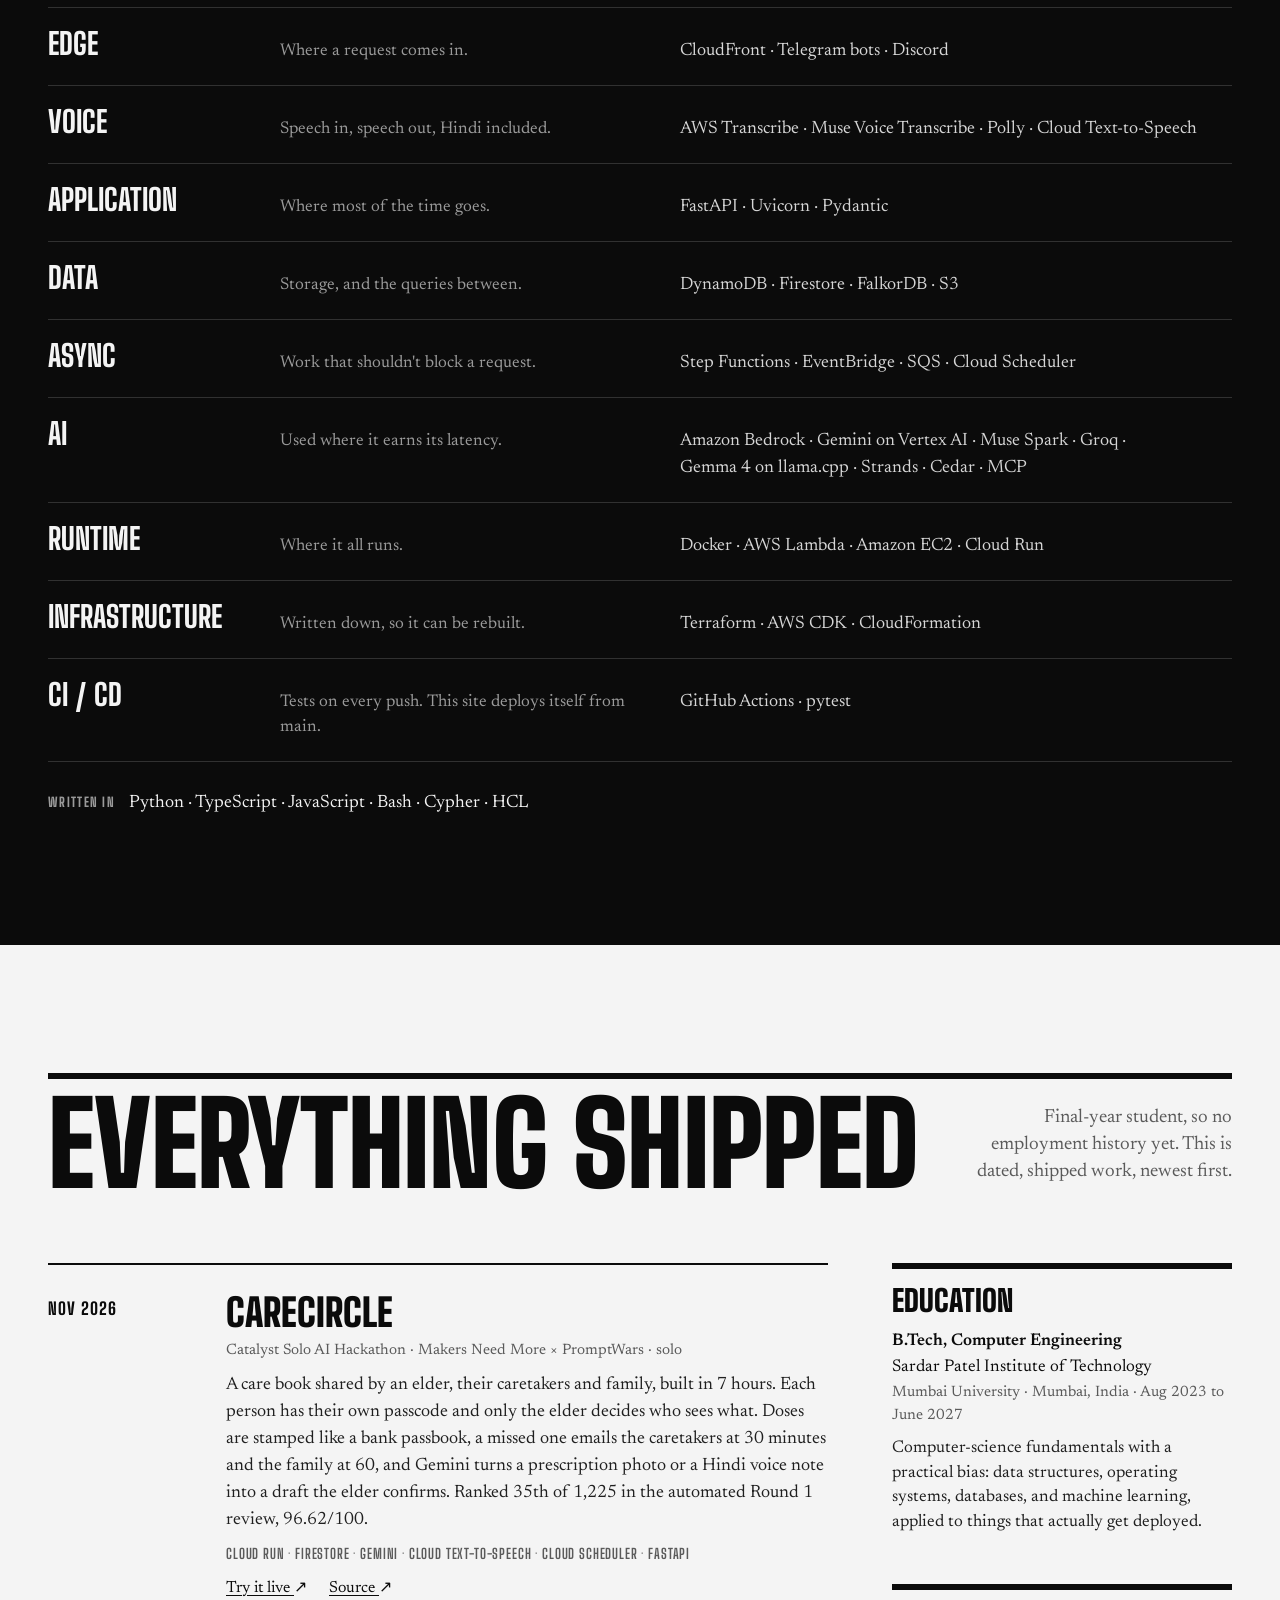
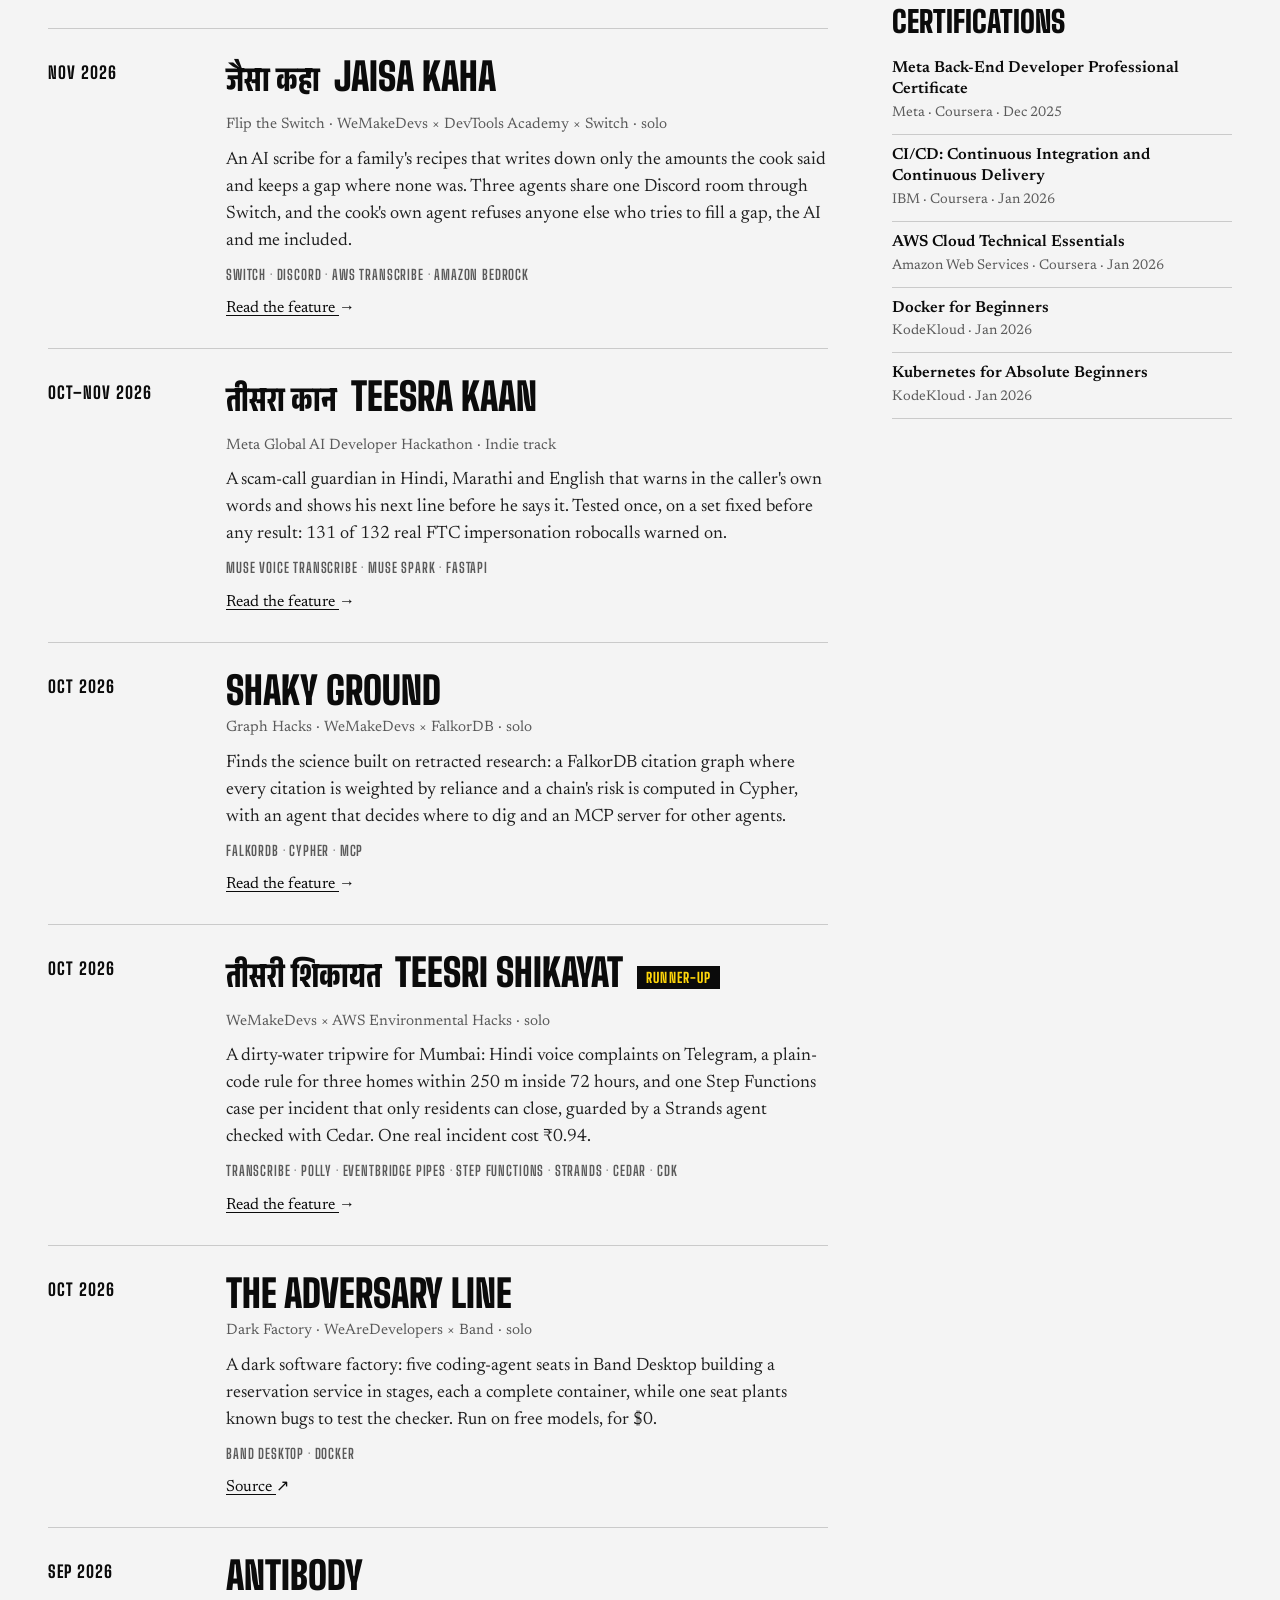
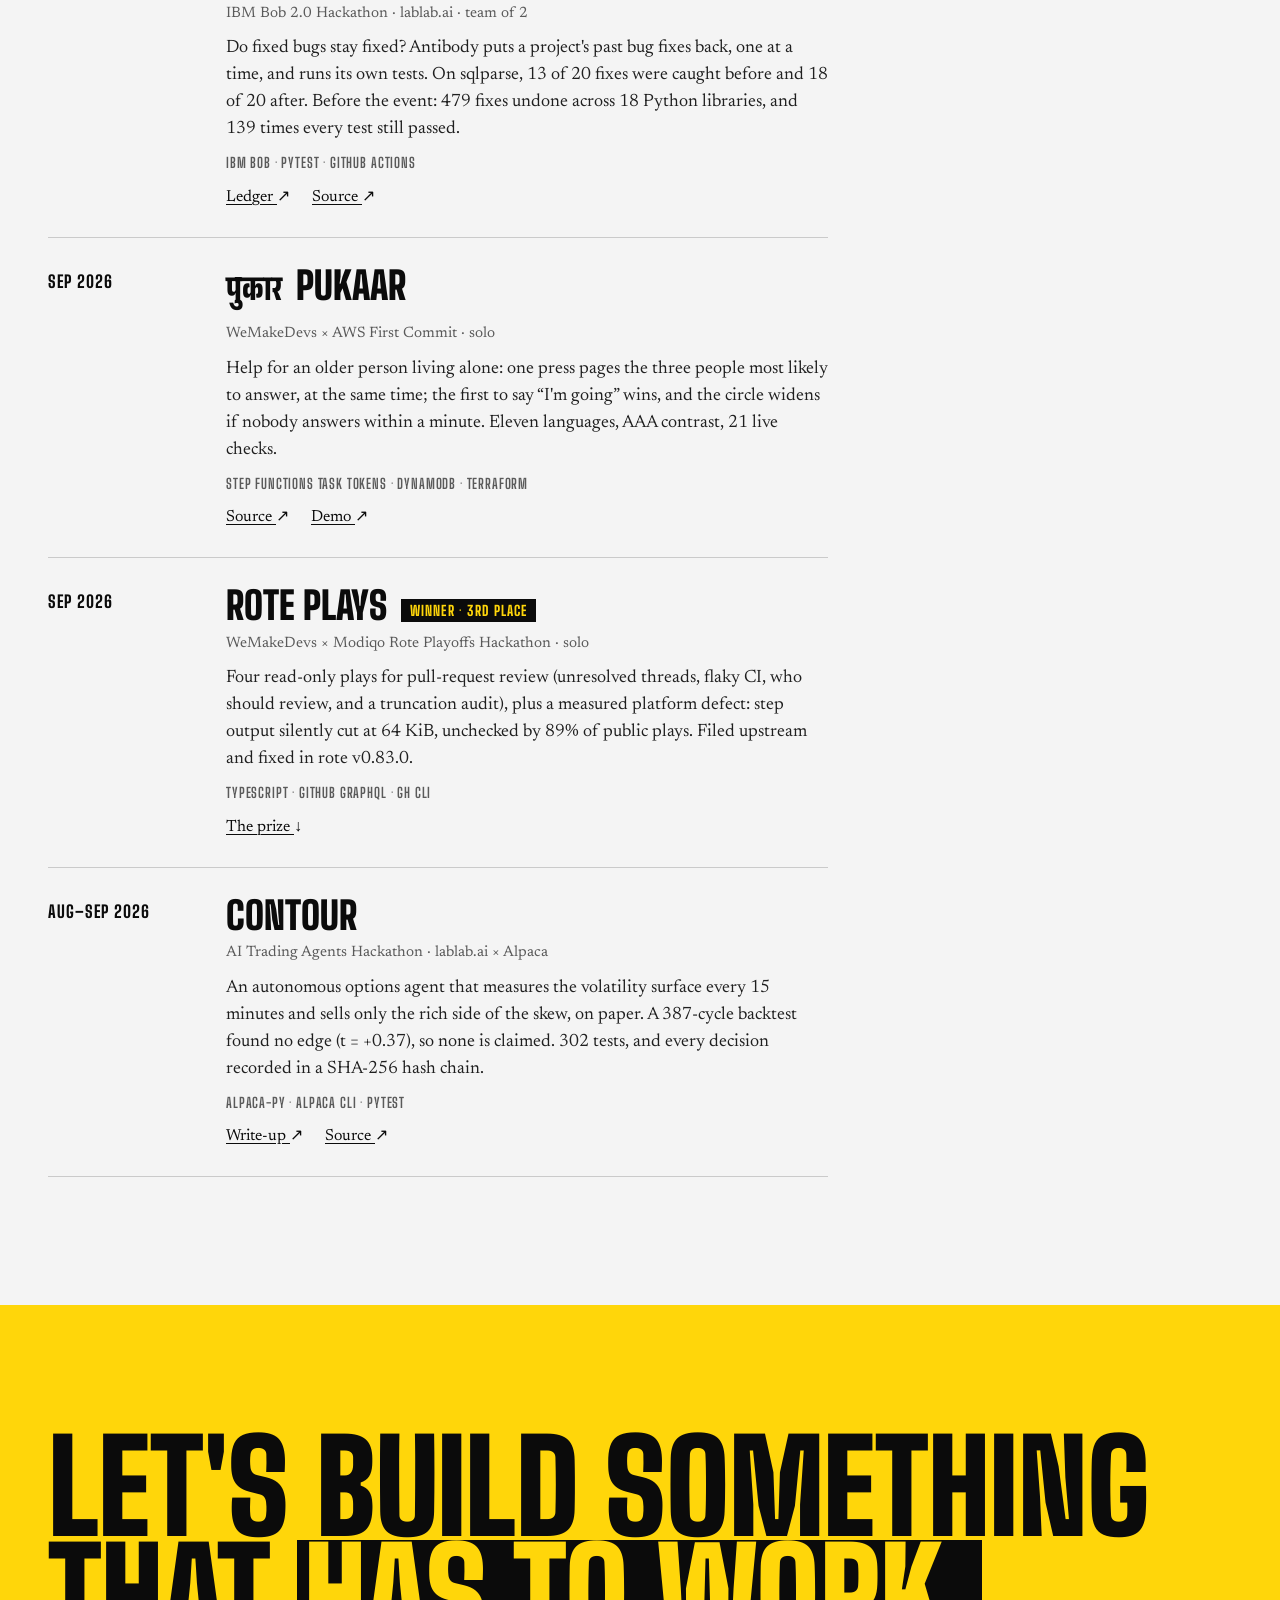
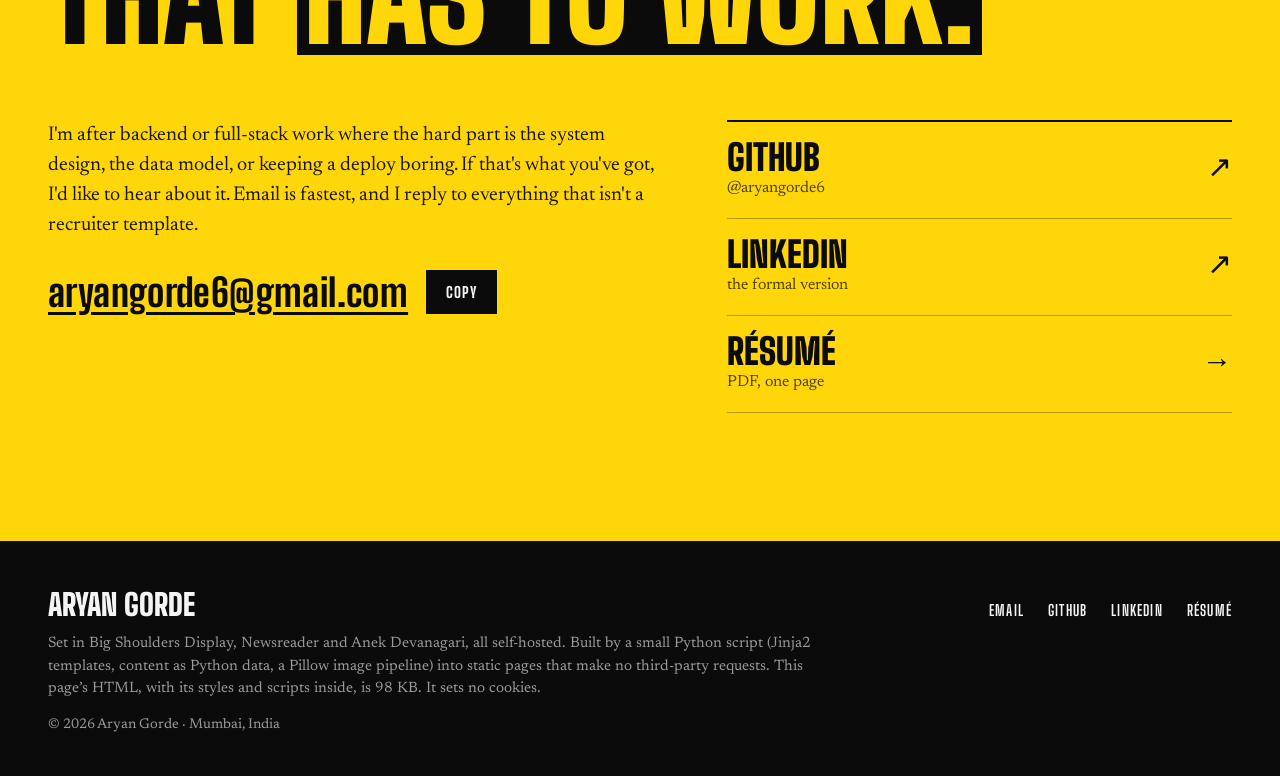
==== commit 87451b58: "Trim the stack to my repos, add page weight, deploy from main Stack: every tool listed is now one th" ====
--- a/index.html
+++ b/index.html
@@ -1682,38 +1682,36 @@
 
     <ol class="layers">      <li class="layer">
         <h3 class="layer-name">Client</h3>
-        <p class="layer-note">Enough frontend to ship the whole thing solo.</p>
-        <p class="layer-items">React · Next.js · Tailwind · Chart.js · Vanilla JS</p>
+        <p class="layer-note">Enough frontend to ship the whole thing solo.</p>        <p class="layer-items">Vanilla JS · Jinja2 · WebSockets</p>
       </li>      <li class="layer">
         <h3 class="layer-name">Edge</h3>
-        <p class="layer-note">Off the laptop, and staying up.</p>
-        <p class="layer-items">Nginx · Gunicorn</p>
+        <p class="layer-note">Where a request comes in.</p>        <p class="layer-items">CloudFront · Telegram bots · Discord</p>
+      </li>      <li class="layer">
+        <h3 class="layer-name">Voice</h3>
+        <p class="layer-note">Speech in, speech out, Hindi included.</p>        <p class="layer-items">AWS Transcribe · Muse Voice Transcribe · Polly · Cloud Text-to-Speech</p>
       </li>      <li class="layer">
         <h3 class="layer-name">Application</h3>
-        <p class="layer-note">Where most of the time goes.</p>
-        <p class="layer-items">Django · DRF · FastAPI · Express · Node.js</p>
+        <p class="layer-note">Where most of the time goes.</p>        <p class="layer-items">FastAPI · Uvicorn · Pydantic</p>
       </li>      <li class="layer">
         <h3 class="layer-name">Data</h3>
-        <p class="layer-note">Storage, cache, and the queries between.</p>
-        <p class="layer-items">PostgreSQL · MongoDB Atlas · Redis · SQLite · ChromaDB</p>
+        <p class="layer-note">Storage, and the queries between.</p>        <p class="layer-items">DynamoDB · Firestore · FalkorDB · S3</p>
       </li>      <li class="layer">
         <h3 class="layer-name">Async</h3>
-        <p class="layer-note">Work that shouldn't block a request.</p>
-        <p class="layer-items">Celery · Redis</p>
+        <p class="layer-note">Work that shouldn't block a request.</p>        <p class="layer-items">Step Functions · EventBridge · SQS · Cloud Scheduler</p>
       </li>      <li class="layer">
         <h3 class="layer-name">AI</h3>
-        <p class="layer-note">Used where it earns its latency.</p>
-        <p class="layer-items">Groq · Llama 3.3 · Vertex AI · Gemini · Amazon Bedrock · Ollama · Hybrid retrieval</p>
+        <p class="layer-note">Used where it earns its latency.</p>        <p class="layer-items">Amazon Bedrock · Gemini on Vertex AI · Muse Spark · Groq · Gemma 4 on llama.cpp · Strands · Cedar · MCP</p>
       </li>      <li class="layer">
         <h3 class="layer-name">Runtime</h3>
-        <p class="layer-note">Where it all runs.</p>
-        <p class="layer-items">Docker · AWS EC2 · Cloud Run</p>
+        <p class="layer-note">Where it all runs.</p>        <p class="layer-items">Docker · AWS Lambda · Amazon EC2 · Cloud Run</p>
+      </li>      <li class="layer">
+        <h3 class="layer-name">Infrastructure</h3>
+        <p class="layer-note">Written down, so it can be rebuilt.</p>        <p class="layer-items">Terraform · AWS CDK · CloudFormation</p>
       </li>      <li class="layer">
         <h3 class="layer-name">CI / CD</h3>
-        <p class="layer-note">Tests on every push; main deploys on green.</p>
-        <p class="layer-items">GitHub Actions · Jenkins</p>
+        <p class="layer-note">Tests on every push. This site deploys itself from main.</p>        <p class="layer-items">GitHub Actions · pytest</p>
       </li>    </ol>
-    <p class="langs"><span class="label">Written in</span> Python · TypeScript · JavaScript · SQL · Bash · C</p>
+    <p class="langs"><span class="label">Written in</span> Python · TypeScript · JavaScript · Bash · Cypher · HCL</p>
   </div>
 </section><section class="section paper" id="changelog" aria-labelledby="changelog-title">
   <div class="wrap">
@@ -1835,7 +1833,7 @@
       <a href="https://www.linkedin.com/in/aryan-gorde-6b660a264/" target="_blank" rel="noopener">LinkedIn</a>
       <a href="/Aryan_Gorde_Resume.pdf">Résumé</a>
     </p>
-    <p class="colophon">Set in Big Shoulders Display, Newsreader and Anek Devanagari, all self-hosted. Built by a small Python script (Jinja2 templates, content as Python data, a Pillow image pipeline) into static pages that make no third-party requests.</p>
+    <p class="colophon">Set in Big Shoulders Display, Newsreader and Anek Devanagari, all self-hosted. Built by a small Python script (Jinja2 templates, content as Python data, a Pillow image pipeline) into static pages that make no third-party requests. This page’s HTML, with its styles and scripts inside, is 98 KB. It sets no cookies.</p>
     <p class="foot-copy">© 2026 Aryan Gorde · Mumbai, India</p>
   </div>
 </footer>
